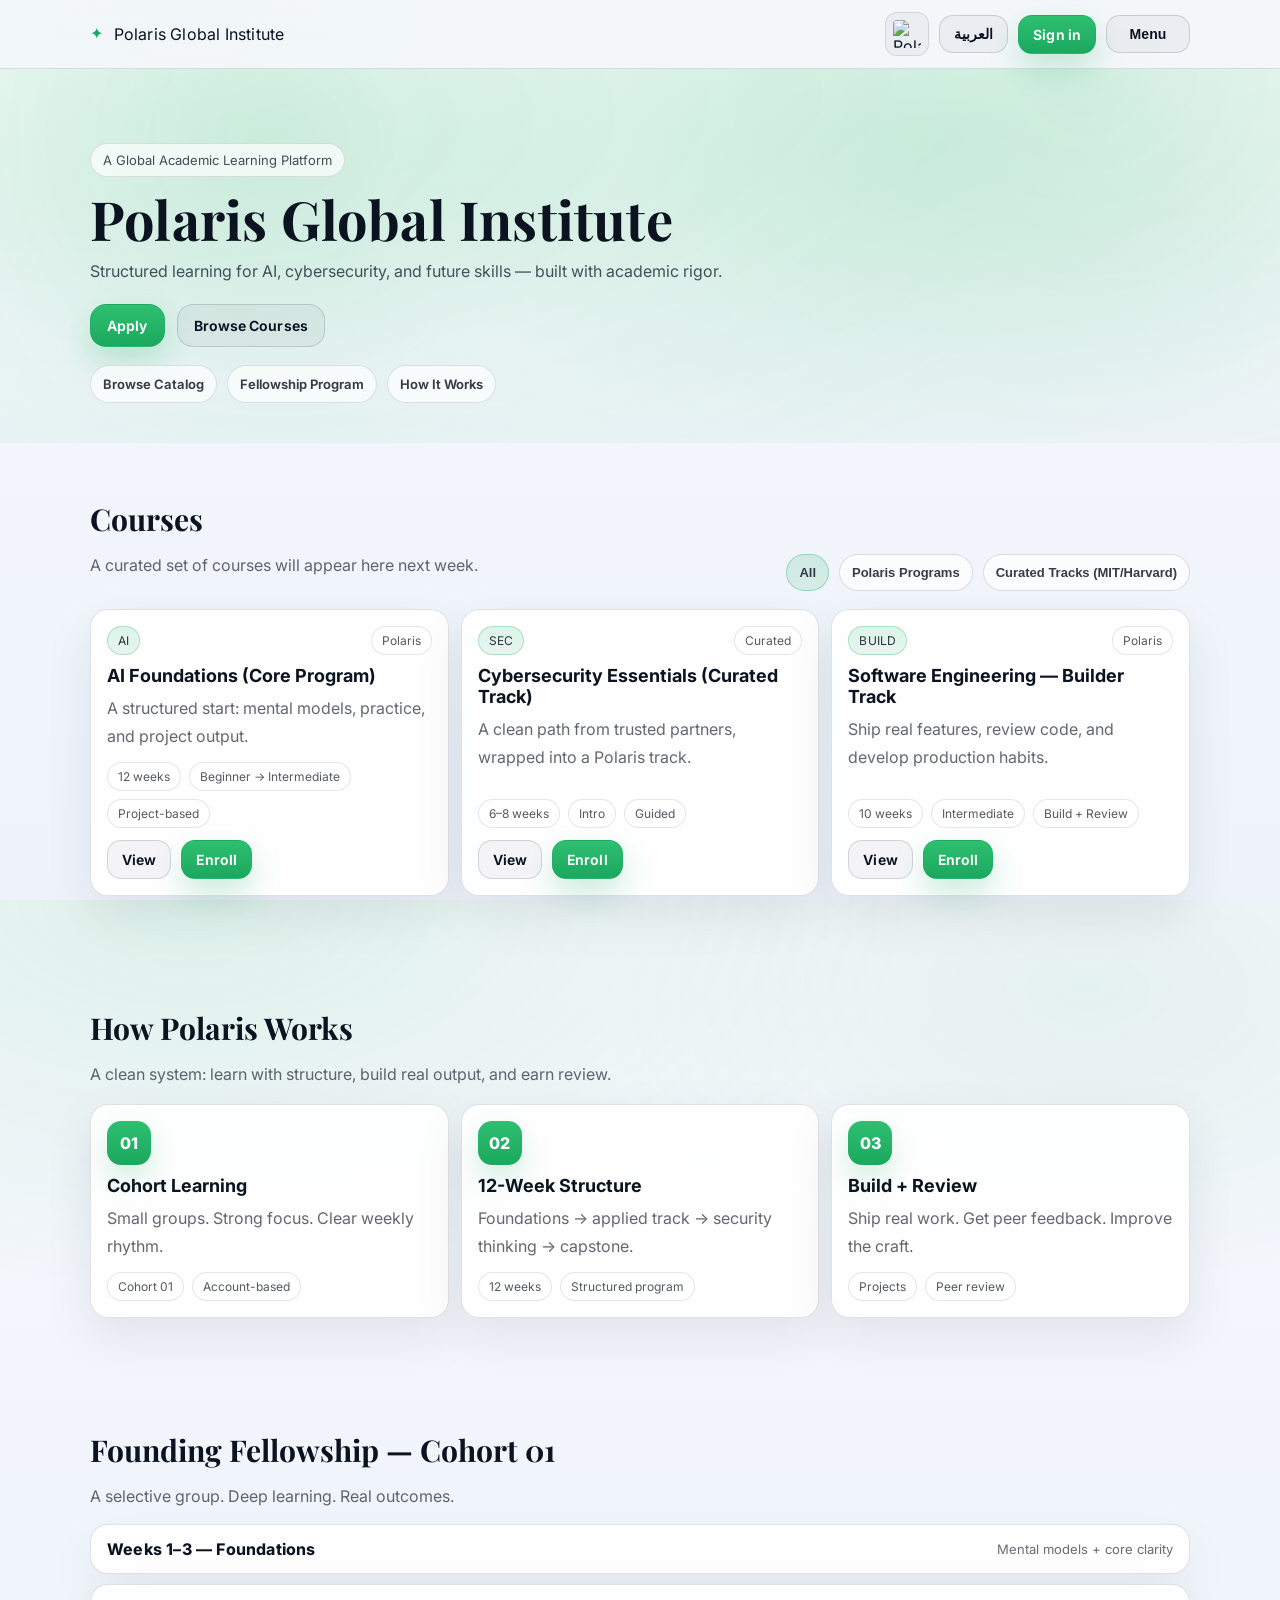
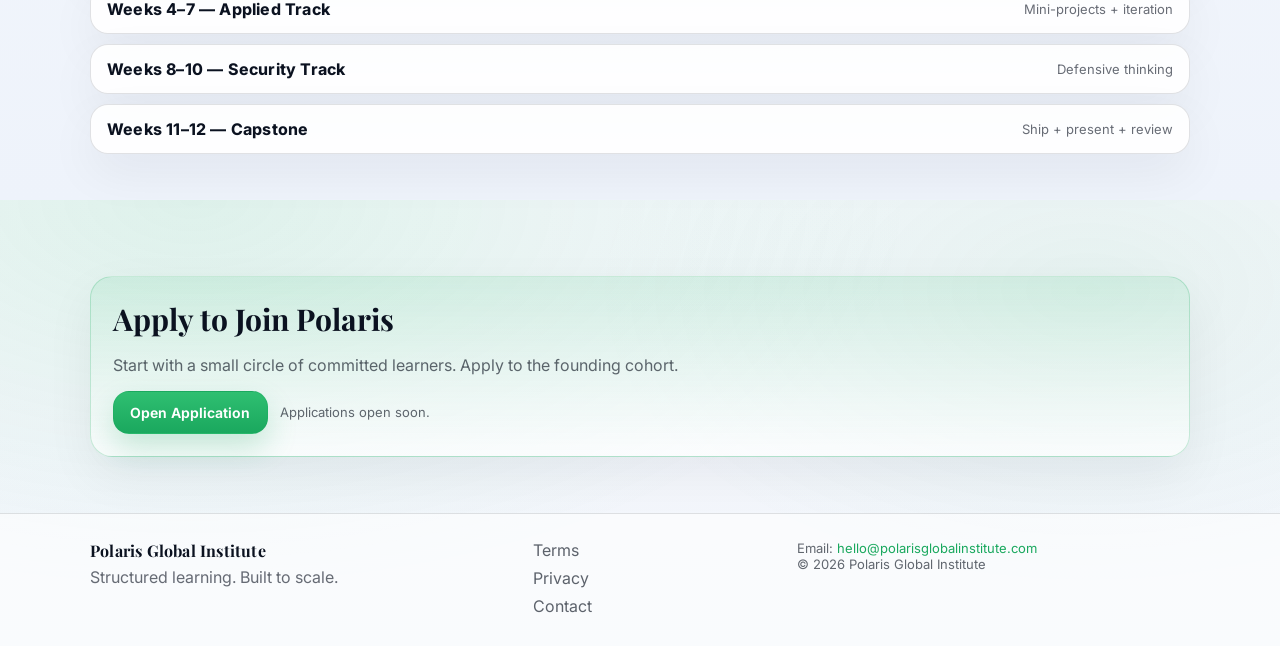
==== index.html @ 53d4ab15 "Update index.html" ====
<!doctype html>
<html lang="en" dir="ltr">
<head>
  <meta charset="UTF-8" />
  <meta name="viewport" content="width=device-width, initial-scale=1.0, viewport-fit=cover" />
  <title>Polaris Global Institute</title>
  <meta name="description" content="Polaris Global Institute — Structured learning for AI, cybersecurity, and future skills." />

  <link rel="preconnect" href="https://fonts.googleapis.com">
  <link rel="preconnect" href="https://fonts.gstatic.com" crossorigin>
  <link href="https://fonts.googleapis.com/css2?family=Inter:wght@400;600;700&family=Playfair+Display:wght@600;700&display=swap" rel="stylesheet">

  <link rel="stylesheet" href="./styles.css" />
</head>

<body>
  <!-- Top Bar -->
  <header class="topbar">
    <div class="wrap topbar__inner">
      <!-- LEFT: Brand (STATIC) -->
      <a class="brand" href="./index.html" aria-label="Polaris Global Institute">
        <span class="brand__mark" aria-hidden="true">✦</span>

        <!-- static name (changes only on language toggle) -->
        <span class="brand__name" data-i18n="brand_name">Polaris Global Institute</span>
      </a>

      <!-- RIGHT: logo + actions -->
      <div class="topbar__actions">
        <!-- Logo on the right -->
        <img class="brandLogo" src="./logo.png" alt="Polaris Logo" />

        <!-- keep id + behavior intact -->
        <button id="langToggle" class="btn btn--ghost" type="button" aria-label="Switch language">العربية</button>

        <a class="btn btn--primary" href="./login.html" data-i18n="signin">Sign in</a>

        <button id="menuBtn" class="btn btn--ghost menuBtn" type="button" aria-expanded="false" aria-controls="menuPanel">
          <span data-i18n="menu">Menu</span>
        </button>
      </div>
    </div>

    <!-- Slide Menu -->
    <div id="menuPanel" class="menu" aria-hidden="true">
      <div class="menu__inner">
        <div class="menu__head">
          <div class="menu__title" data-i18n="menu_title">Polaris</div>
          <button id="menuClose" class="menu__close" type="button" aria-label="Close menu">✕</button>
        </div>

        <nav class="menu__nav">
          <a href="#courses" class="menu__link" data-i18n="nav_courses">Courses</a>

          <!-- hidden sections can still be reached -->
          <a href="#how" class="menu__link" data-i18n="nav_how">How It Works</a>
          <a href="#program" class="menu__link" data-i18n="nav_program">Program</a>
          <a href="#apply" class="menu__link" data-i18n="nav_apply">Apply</a>

          <!-- ABOUT moved here (Accordion inside menu) -->
          <button class="menu__accordion" id="menuAboutToggle" type="button" aria-expanded="false" aria-controls="menuAboutPanel">
            <span data-i18n="about_title">About Polaris</span>
            <span class="menu__accordionIcon" aria-hidden="true">▾</span>
          </button>
          <div class="menu__accordionPanel" id="menuAboutPanel" hidden>
            <div class="menu__aboutCard">
              <p class="p muted" data-i18n="about_p1">
                Polaris Global Institute is an independent learning initiative focused on rigorous, structured education.
              </p>
              <p class="p muted" data-i18n="about_p2">
                We start small, build real capability, and scale with quality — not noise.
              </p>
              <div class="small muted" style="margin-top:10px;" data-i18n="pillars_title">Program Pillars</div>
              <ul class="list">
                <li data-i18n="pl_1">Clear mental models</li>
                <li data-i18n="pl_2">Applied projects</li>
                <li data-i18n="pl_3">Peer review</li>
                <li data-i18n="pl_4">Progress tracking</li>
              </ul>
            </div>
          </div>

          <div class="menu__divider"></div>

          <a href="./principles.html" class="menu__link" data-i18n="nav_principles">Principles</a>
          <a href="./terms.html" class="menu__link" data-i18n="nav_terms">Terms</a>
          <a href="./privacy.html" class="menu__link" data-i18n="nav_privacy">Privacy</a>
          <a href="./contact.html" class="menu__link" data-i18n="nav_contact">Contact</a>

          <div class="menu__divider"></div>

          <a href="./dashboard.html" class="menu__link" data-i18n="nav_dashboard">My Learning</a>
          <a href="./login.html" class="menu__link menu__link--primary" data-i18n="signin">Sign in</a>
        </nav>

        <div class="menu__footer">
          <div class="small muted" data-i18n="menu_note">Clean, structured learning — built to scale.</div>
        </div>
      </div>
    </div>

    <div id="menuBackdrop" class="menuBackdrop" aria-hidden="true"></div>
  </header>

  <!-- Hero -->
  <main>
    <section class="hero">
      <div class="wrap hero__inner">
        <div class="hero__badge" data-i18n="badge">A Global Academic Learning Platform</div>

        <h1 class="hero__title" data-i18n="hero_title">Polaris Global Institute</h1>

        <p class="hero__subtitle" data-i18n="hero_subtitle">
          Structured learning for AI, cybersecurity, and future skills — built with academic rigor.
        </p>

        <!-- CLEAN CTAs: only what matters -->
        <div class="hero__cta">
          <a class="btn btn--primary btn--lg" href="#apply" data-open-section="#apply" data-i18n="cta_apply">Apply</a>
          <a class="btn btn--ghost btn--lg" href="#courses" data-i18n="cta_catalog">Browse Courses</a>
        </div>

        <!-- Minimal quick actions (open hidden sections) -->
        <div class="hero__pills" aria-label="Quick navigation">
          <a class="pill" href="#how" data-open-section="#how" data-i18n="pill_how">How It Works</a>
          <a class="pill" href="#program" data-open-section="#program" data-i18n="pill_program">Program</a>
          <a class="pill" href="#courses" data-i18n="pill_courses">Courses</a>
        </div>
      </div>

      <div class="hero__glow" aria-hidden="true"></div>
    </section>

    <!-- COURSES / CATALOG (always visible) -->
    <section class="section" id="courses">
      <div class="wrap">
        <div class="section__head section__headRow">
          <div>
            <h2 class="h2" data-i18n="courses_title">Courses</h2>
            <p class="p muted" data-i18n="courses_sub">A curated set of courses will appear here next week.</p>
          </div>

          <div class="catalogFilters" aria-label="Catalog filters">
            <button class="chip is-active" type="button" data-i18n="chip_all">All</button>
            <button class="chip" type="button" data-i18n="chip_polaris">Polaris Programs</button>
            <button class="chip" type="button" data-i18n="chip_curated">Curated Tracks (MIT/Harvard)</button>
          </div>
        </div>

        <div class="catalogGrid">
          <article class="catalogCard">
            <div class="catalogTop">
              <span class="catalogBadge" data-i18n="badge_ai">AI</span>
              <span class="catalogOrg" data-i18n="org_polaris">Polaris</span>
            </div>
            <h3 class="h3" data-i18n="c1_title">AI Foundations (Core Program)</h3>
            <p class="p muted" data-i18n="c1_desc">A structured start: mental models, practice, and project output.</p>

            <div class="metaRow">
              <span class="meta" data-i18n="c1_m1">12 weeks</span>
              <span class="meta" data-i18n="c1_m2">Beginner → Intermediate</span>
              <span class="meta" data-i18n="c1_m3">Project-based</span>
            </div>

            <div class="cardActions">
              <a class="btn btn--ghost" href="./programs/ai-foundations.html" data-i18n="btn_view">View</a>
              <a class="btn btn--primary" href="#apply" data-open-section="#apply" data-i18n="btn_enroll">Enroll</a>
            </div>
          </article>

          <article class="catalogCard">
            <div class="catalogTop">
              <span class="catalogBadge" data-i18n="badge_sec">SEC</span>
              <span class="catalogOrg" data-i18n="org_curated">Curated</span>
            </div>
            <h3 class="h3" data-i18n="c2_title">Cybersecurity Essentials (Curated Track)</h3>
            <p class="p muted" data-i18n="c2_desc">A clean path from trusted partners, wrapped into a Polaris track.</p>

            <div class="metaRow">
              <span class="meta" data-i18n="c2_m1">6–8 weeks</span>
              <span class="meta" data-i18n="c2_m2">Intro</span>
              <span class="meta" data-i18n="c2_m3">Guided</span>
            </div>

            <div class="cardActions">
              <a class="btn btn--ghost" href="./tracks/cybersecurity-essentials.html" data-i18n="btn_view">View</a>
              <a class="btn btn--primary" href="#apply" data-open-section="#apply" data-i18n="btn_enroll">Enroll</a>
            </div>
          </article>

          <article class="catalogCard">
            <div class="catalogTop">
              <span class="catalogBadge" data-i18n="badge_build">BUILD</span>
              <span class="catalogOrg" data-i18n="org_polaris">Polaris</span>
            </div>
            <h3 class="h3" data-i18n="c3_title">Software Engineering — Builder Track</h3>
            <p class="p muted" data-i18n="c3_desc">Ship real features, review code, and develop production habits.</p>

            <div class="metaRow">
              <span class="meta" data-i18n="c3_m1">10 weeks</span>
              <span class="meta" data-i18n="c3_m2">Intermediate</span>
              <span class="meta" data-i18n="c3_m3">Build + Review</span>
            </div>

            <div class="cardActions">
              <a class="btn btn--ghost" href="./programs/builder-track.html" data-i18n="btn_view">View</a>
              <a class="btn btn--primary" href="#apply" data-open-section="#apply" data-i18n="btn_enroll">Enroll</a>
            </div>
          </article>
        </div>
      </div>
    </section>

    <!-- How it works (hidden until clicked) -->
    <section class="section is-hidden" id="how" data-collapsible>
      <div class="wrap">
        <div class="section__head">
          <h2 class="h2" data-i18n="how_title">How Polaris Works</h2>
          <p class="p muted" data-i18n="how_sub">A clean system: learn with structure, build real output, and earn review.</p>
        </div>

        <div class="howGrid">
          <div class="howCard">
            <div class="howNum">01</div>
            <h3 class="h3" data-i18n="how_1_t">Cohort Learning</h3>
            <p class="p muted" data-i18n="how_1_p">Small groups. Strong focus. Clear weekly rhythm.</p>
            <div class="metaRow">
              <span class="meta" data-i18n="how_1_m1">Cohort 01</span>
              <span class="meta" data-i18n="how_1_m2">Account-based</span>
            </div>
          </div>

          <div class="howCard">
            <div class="howNum">02</div>
            <h3 class="h3" data-i18n="how_2_t">12-Week Structure</h3>
            <p class="p muted" data-i18n="how_2_p">Foundations → applied track → security thinking → capstone.</p>
            <div class="metaRow">
              <span class="meta" data-i18n="how_2_m1">12 weeks</span>
              <span class="meta" data-i18n="how_2_m2">Structured program</span>
            </div>
          </div>

          <div class="howCard">
            <div class="howNum">03</div>
            <h3 class="h3" data-i18n="how_3_t">Build + Review</h3>
            <p class="p muted" data-i18n="how_3_p">Ship real work. Get peer feedback. Improve the craft.</p>
            <div class="metaRow">
              <span class="meta" data-i18n="how_3_m1">Projects</span>
              <span class="meta" data-i18n="how_3_m2">Peer review</span>
            </div>
          </div>
        </div>
      </div>
    </section>

    <!-- Program (hidden until clicked) -->
    <section class="section is-hidden" id="program" data-collapsible>
      <div class="wrap">
        <div class="section__head">
          <h2 class="h2" data-i18n="program_title">Founding Fellowship — Cohort 01</h2>
          <p class="p muted" data-i18n="program_sub">A selective group. Deep learning. Real outcomes.</p>
        </div>

        <div class="accordionStack">
          <details class="acc">
            <summary class="acc__sum">
              <span class="acc__title" data-i18n="wk_1_t_full">Weeks 1–3 — Foundations</span>
              <span class="acc__meta" data-i18n="wk_1_meta">Mental models + core clarity</span>
            </summary>
            <div class="acc__body">
              <p class="p muted" data-i18n="wk_1_p">Mental models, core concepts, and practical clarity.</p>
            </div>
          </details>

          <details class="acc">
            <summary class="acc__sum">
              <span class="acc__title" data-i18n="wk_2_t_full">Weeks 4–7 — Applied Track</span>
              <span class="acc__meta" data-i18n="wk_2_meta">Mini-projects + iteration</span>
            </summary>
            <div class="acc__body">
              <p class="p muted" data-i18n="wk_2_p">Build mini-projects, iterate, and refine.</p>
            </div>
          </details>

          <details class="acc">
            <summary class="acc__sum">
              <span class="acc__title" data-i18n="wk_3_t_full">Weeks 8–10 — Security Track</span>
              <span class="acc__meta" data-i18n="wk_3_meta">Defensive thinking</span>
            </summary>
            <div class="acc__body">
              <p class="p muted" data-i18n="wk_3_p">Defensive thinking and responsible implementation.</p>
            </div>
          </details>

          <details class="acc">
            <summary class="acc__sum">
              <span class="acc__title" data-i18n="wk_4_t_full">Weeks 11–12 — Capstone</span>
              <span class="acc__meta" data-i18n="wk_4_meta">Ship + present + review</span>
            </summary>
            <div class="acc__body">
              <p class="p muted" data-i18n="wk_4_p">Ship a real project and present it with peer review.</p>
            </div>
          </details>
        </div>
      </div>
    </section>

    <!-- Apply (hidden until clicked) -->
    <section class="section is-hidden" id="apply" data-collapsible>
      <div class="wrap apply">
        <div class="apply__box">
          <h2 class="h2" data-i18n="apply_title">Apply to Join Polaris</h2>
          <p class="p muted" data-i18n="apply_p">
            Start with a small circle of committed learners. Apply to the founding cohort.
          </p>
          <div class="apply__cta">
            <a class="btn btn--primary btn--lg" href="#" data-i18n="apply_btn">Open Application</a>
            <span class="muted small" data-i18n="apply_note">Applications open soon.</span>
          </div>
        </div>
      </div>
    </section>

    <!-- Footer -->
    <footer class="footer" id="contact">
      <div class="wrap footer__inner">
        <div>
          <div class="footer__brand" data-i18n="brand_name">Polaris Global Institute</div>
          <div class="footer__tag" data-i18n="footer_tag">Structured learning. Built to scale.</div>
        </div>

        <div class="footer__links">
          <a href="./terms.html" data-i18n="nav_terms">Terms</a>
          <a href="./privacy.html" data-i18n="nav_privacy">Privacy</a>
          <a href="./contact.html" data-i18n="nav_contact">Contact</a>
        </div>

        <div class="footer__meta">
          <div class="muted small">
            <span data-i18n="footer_email_label">Email:</span>
            <a class="link" href="mailto:hello@polarisglobalinstitute.com">hello@polarisglobalinstitute.com</a>
          </div>
          <div class="muted small">© <span id="year"></span> <span data-i18n="brand_name">Polaris Global Institute</span></div>
        </div>
      </div>
    </footer>
  </main>

  <!-- IMPORTANT: must be here -->
  <script src="./app.js"></script>
</body>
</html>
---- styles.css ----
:root{

  /* Academic Light palette (MIT-like clean) */

  --bg: #f6f8fc;

  --bg2:#eef3fb;

  --card:#ffffff;

  --text:#0b1220;

  --muted:#52607a;

  --stroke: rgba(12,18,32,.12);



  /* Accent (academic green) */

  --accent:#2fbf71;

  --accent2:#1aa85e;



  /* Primary button */

  --primary1: #2fbf71;

  --primary2: #1aa85e;



  --shadow: 0 18px 60px rgba(12,18,32,.10);

  --radius: 18px;



  --serif: "Playfair Display", serif;

  --sans: "Inter", system-ui, -apple-system, Segoe UI, Roboto, Arial, sans-serif;

}



*{ box-sizing: border-box; }

html,body{ height:100%; }



body{

  margin:0;

  font-family: var(--sans);

  background:

    radial-gradient(1200px 650px at 15% 0%, rgba(47,191,113,.12), transparent 60%),

    radial-gradient(900px 540px at 85% 10%, rgba(26,168,94,.08), transparent 55%),

    linear-gradient(180deg, var(--bg), var(--bg2));

  color: var(--text);

  -webkit-font-smoothing: antialiased;

  -moz-osx-font-smoothing: grayscale;

}



a{ color: inherit; text-decoration: none; }

.wrap{ width:min(1100px, 92vw); margin:0 auto; }



/* =========================

   Topbar

========================= */

.topbar{

  position: sticky;

  top:0;

  z-index: 20;

  backdrop-filter: blur(12px);

  -webkit-backdrop-filter: blur(12px);

  background: rgba(246,248,252,.78);

  border-bottom: 1px solid var(--stroke);

}



.topbar__inner{

  display:flex;

  align-items:center;

  justify-content:space-between;

  gap:16px;

  padding: 12px 0;

}



/* Brand (LEFT) */

.brand{

  display:flex;

  align-items:center;

  gap:10px;

  letter-spacing:.2px;

  min-width: 0;

}



.brand__mark{

  color: var(--accent2);

  font-size: 16px;

  transform: translateY(-1px);

}



.brand__typingWrap{

  display:inline-flex;

  align-items:baseline;

  gap:6px;

  min-width: 0;

}



.brand__typing{

  font-family: var(--serif);

  font-weight:700;

  font-size: 18px;

  line-height: 1;

  white-space: nowrap;

  overflow: hidden;

  text-overflow: ellipsis;

}



/* IMPORTANT: no typing caret now */

.brand__caret{

  display:none !important;

}



/* Sub */

.brand__sub{

  font-size: 12px;

  color: var(--muted);

  transform: translateY(1px);

  white-space: nowrap;

}



/* Right actions */

.topbar__actions{

  display:flex;

  align-items:center;

  gap:10px;

}



/* Logo on the RIGHT — make it bigger */

.brandLogo{

  width: 44px;

  height: 44px;

  object-fit: contain;

  border-radius: 12px;

  background: rgba(12,18,32,.04);

  border: 1px solid rgba(12,18,32,.10);

  padding: 7px;

}



/* =========================

   Buttons

========================= */

.btn{

  display:inline-flex;

  align-items:center;

  justify-content:center;

  gap:8px;

  padding: 10px 14px;

  border-radius: 14px;

  border: 1px solid rgba(12,18,32,.14);

  font-weight: 650;

  font-size: 14px;

  letter-spacing: .1px;

  transition: transform .15s ease, background .15s ease, border-color .15s ease, filter .15s ease;

  cursor:pointer;

  user-select:none;

  background: transparent;

}



.btn:active{ transform: translateY(1px); }



.btn--ghost{

  background: rgba(12,18,32,.04);

  color: var(--text);

}

.btn--ghost:hover{ background: rgba(12,18,32,.07); }



.btn--primary{

  background: linear-gradient(180deg, var(--primary1), var(--primary2));

  color: #ffffff;

  border-color: rgba(26,168,94,.35);

  box-shadow: 0 14px 30px rgba(26,168,94,.22);

}

.btn--primary:hover{ filter: brightness(1.03); }



.btn--lg{

  padding: 12px 16px;

  border-radius: 16px;

}



.menuBtn{ min-width: 84px; }



/* =========================

   Hero

========================= */

.hero{

  position: relative;

  padding: 74px 0 40px;

  overflow:hidden;

}



/* Optional hero image feel (no image required) */

.hero::before{

  content:"";

  position:absolute;

  inset: 0;

  background:

    radial-gradient(900px 520px at 72% 20%, rgba(47,191,113,.16), transparent 60%),

    radial-gradient(700px 420px at 20% 20%, rgba(26,168,94,.10), transparent 55%),

    linear-gradient(180deg, rgba(255,255,255,.72), rgba(255,255,255,0));

  pointer-events:none;

}



.hero__inner{ position: relative; z-index: 2; }



.hero__badge{

  display:inline-flex;

  padding: 8px 12px;

  border-radius: 999px;

  border: 1px solid rgba(12,18,32,.12);

  color: rgba(11,18,32,.75);

  background: rgba(255,255,255,.70);

  font-size: 13px;

}



.hero__title{

  margin: 14px 0 10px;

  font-family: var(--serif);

  font-size: clamp(34px, 4.6vw, 54px);

  line-height: 1.06;

  letter-spacing: .2px;

}



.hero__subtitle{

  margin: 0 0 18px;

  max-width: 720px;

  color: rgba(11,18,32,.72);

  font-size: 16px;

  line-height: 1.72;

}



.hero__cta{

  display:flex;

  gap:12px;

  flex-wrap:wrap;

  margin-top: 14px;

}



/* Quick nav pills */

.hero__pills{

  margin-top: 18px;

  display:flex;

  gap:10px;

  flex-wrap:wrap;

}

.pill{

  display:inline-flex;

  align-items:center;

  gap:8px;

  padding: 10px 12px;

  border-radius: 999px;

  border: 1px solid rgba(12,18,32,.12);

  background: rgba(255,255,255,.68);

  color: rgba(11,18,32,.82);

  font-weight: 650;

  font-size: 13px;

  transition: background .15s ease, border-color .15s ease;

}

.pill:hover{

  background: rgba(255,255,255,.90);

  border-color: rgba(12,18,32,.16);

}



.hero__glow{

  position:absolute;

  inset: -30% -20% auto -20%;

  height: 520px;

  background:

    radial-gradient(circle at 30% 35%, rgba(47,191,113,.22), transparent 55%),

    radial-gradient(circle at 75% 20%, rgba(26,168,94,.16), transparent 50%);

  filter: blur(26px);

  z-index: 1;

  opacity: .55;

}



/* =========================

   Sections + Typography

========================= */

.section{ padding: 56px 0; }

.h2{ font-family: var(--serif); font-size: 30px; margin: 0 0 12px; }

.h3{ margin: 0 0 8px; font-size: 18px; }

.p{ margin: 0 0 12px; line-height: 1.75; }

.muted{ color: rgba(11,18,32,.64); }

.small{ font-size: 13px; }

.center{ text-align:center; }



.section__head{ margin-bottom: 14px; }

.section__headRow{

  display:flex;

  align-items:flex-end;

  justify-content:space-between;

  gap: 14px;

  flex-wrap:wrap;

}



/* =========================

   Catalog Filters

========================= */

.catalogFilters{

  display:flex;

  gap:10px;

  flex-wrap:wrap;

}



.chip{

  appearance:none;

  border: 1px solid rgba(12,18,32,.14);

  background: rgba(255,255,255,.72);

  color: rgba(11,18,32,.82);

  border-radius: 999px;

  padding: 10px 12px;

  font-weight: 700;

  font-size: 13px;

  cursor:pointer;

  transition: background .15s ease, border-color .15s ease;

}

.chip:hover{

  background: rgba(255,255,255,.92);

  border-color: rgba(12,18,32,.18);

}

.chip.is-active{

  border-color: rgba(26,168,94,.35);

  background: linear-gradient(180deg, rgba(47,191,113,.18), rgba(26,168,94,.12));

}



/* =========================

   Catalog Grid (cards)

========================= */

.catalogGrid{

  display:grid;

  grid-template-columns: repeat(3, minmax(0, 1fr));

  gap: 12px;

  margin-top: 18px;

}



.catalogCard{

  background: rgba(255,255,255,.90);

  border: 1px solid rgba(12,18,32,.12);

  border-radius: 18px;

  padding: 16px;

  box-shadow: 0 18px 50px rgba(12,18,32,.08);

  min-height: 182px;

  display:flex;

  flex-direction:column;

}



.catalogTop{

  display:flex;

  align-items:center;

  justify-content:space-between;

  gap:10px;

  margin-bottom: 10px;

}



.catalogBadge{

  display:inline-flex;

  font-size: 12px;

  letter-spacing:.2px;

  padding: 6px 10px;

  border-radius: 999px;

  border: 1px solid rgba(26,168,94,.28);

  background: linear-gradient(180deg, rgba(47,191,113,.16), rgba(26,168,94,.10));

  color: rgba(11,18,32,.85);

}



.catalogOrg{

  font-size: 12px;

  color: rgba(11,18,32,.70);

  border: 1px solid rgba(12,18,32,.10);

  background: rgba(255,255,255,.65);

  padding: 6px 10px;

  border-radius: 999px;

}



.metaRow{

  display:flex;

  gap:8px;

  flex-wrap:wrap;

  margin-top: auto;

}



.meta{

  font-size: 12px;

  color: rgba(11,18,32,.70);

  border: 1px solid rgba(12,18,32,.10);

  background: rgba(255,255,255,.70);

  padding: 6px 10px;

  border-radius: 999px;

}



.cardActions{

  display:flex;

  gap:10px;

  flex-wrap:wrap;

  margin-top: 12px;

}



/* =========================

   How it works grid

========================= */

.howGrid{

  display:grid;

  grid-template-columns: repeat(3, minmax(0, 1fr));

  gap: 12px;

  margin-top: 16px;

}



.howCard{

  background: rgba(255,255,255,.90);

  border: 1px solid rgba(12,18,32,.12);

  border-radius: 18px;

  padding: 16px;

  box-shadow: 0 18px 50px rgba(12,18,32,.08);

}



.howNum{

  width: 44px;

  height: 44px;

  border-radius: 14px;

  display:flex;

  align-items:center;

  justify-content:center;

  font-weight: 800;

  color: #ffffff;

  background: linear-gradient(180deg, var(--primary1), var(--primary2));

  box-shadow: 0 14px 28px rgba(26,168,94,.18);

  margin-bottom: 10px;

}



/* =========================

   Fellowship Accordion

========================= */

.accordionStack{

  display:flex;

  flex-direction:column;

  gap: 10px;

  margin-top: 14px;

}



.acc{

  border-radius: 18px;

  border: 1px solid rgba(12,18,32,.12);

  background: rgba(255,255,255,.90);

  overflow:hidden;

  box-shadow: 0 18px 50px rgba(12,18,32,.06);

}



.acc__sum{

  list-style: none;

  cursor:pointer;

  display:flex;

  align-items:center;

  justify-content:space-between;

  gap: 12px;

  padding: 14px 16px;

}

.acc__sum::-webkit-details-marker{ display:none; }



.acc__title{ font-weight: 750; letter-spacing: .2px; }

.acc__meta{ color: rgba(11,18,32,.62); font-size: 13px; }



.acc[open]{

  border-color: rgba(26,168,94,.28);

  box-shadow: 0 18px 50px rgba(26,168,94,.10);

}



.acc__body{ padding: 0 16px 14px; }



/* =========================

   Apply

========================= */

.apply{ padding-top: 10px; }



.apply__box{

  border: 1px solid rgba(26,168,94,.22);

  background: linear-gradient(180deg, rgba(47,191,113,.12), rgba(255,255,255,.70));

  border-radius: 22px;

  padding: 22px;

  box-shadow: 0 18px 50px rgba(12,18,32,.06);

}



.apply__cta{

  display:flex;

  align-items:center;

  gap:12px;

  flex-wrap:wrap;

  margin-top: 12px;

}



/* =========================

   Footer

========================= */

.footer{

  border-top: 1px solid rgba(12,18,32,.12);

  padding: 26px 0 30px;

  background: rgba(255,255,255,.60);

}



.footer__inner{

  display:grid;

  grid-template-columns: 1.2fr .7fr 1.1fr;

  gap: 14px;

  align-items:start;

}



.footer__brand{ font-family: var(--serif); font-weight:700; letter-spacing:.2px; }

.footer__tag{ color: rgba(11,18,32,.62); margin-top: 6px; }



.footer__links{

  display:flex;

  flex-direction:column;

  gap: 8px;

  color: rgba(11,18,32,.66);

}

.footer__links a:hover{ color: var(--text); }

.link{ color: var(--accent2); }



/* =========================

   MENU (Drawer)

========================= */

.menu{

  position: fixed;

  top: 0;

  right: 0;

  height: 100dvh;

  width: min(360px, 88vw);

  background: rgba(255,255,255,.96);

  border-left: 1px solid rgba(12,18,32,.12);

  transform: translateX(110%);

  transition: transform .22s ease;

  z-index: 60;

  backdrop-filter: blur(14px);

  -webkit-backdrop-filter: blur(14px);

}

.menu.is-open{ transform: translateX(0); }



.menu__inner{

  padding: 18px;

  display:flex;

  flex-direction:column;

  height:100%;

}



.menu__head{

  display:flex;

  align-items:center;

  justify-content:space-between;

  padding-bottom: 10px;

  border-bottom: 1px solid rgba(12,18,32,.12);

}

.menu__title{

  font-family: var(--serif);

  font-weight:700;

  letter-spacing:.2px;

}



.menu__close{

  width: 38px;

  height: 38px;

  border-radius: 12px;

  border: 1px solid rgba(12,18,32,.12);

  background: rgba(12,18,32,.04);

  color: var(--text);

  cursor:pointer;

}



.menu__nav{

  padding-top: 14px;

  display:flex;

  flex-direction:column;

  gap: 10px;

}



.menu__link{

  padding: 12px 12px;

  border-radius: 14px;

  border: 1px solid rgba(12,18,32,.12);

  background: rgba(255,255,255,.80);

  color: rgba(11,18,32,.85);

  transition: background .15s ease, border-color .15s ease;

}

.menu__link:hover{

  background: rgba(255,255,255,.98);

  border-color: rgba(12,18,32,.18);

}



.menu__link--primary{

  border-color: rgba(26,168,94,.25);

  background: linear-gradient(180deg, rgba(47,191,113,.16), rgba(26,168,94,.10));

}



.menu__divider{

  height: 1px;

  background: rgba(12,18,32,.12);

  margin: 6px 0;

  opacity: .9;

}



.menu__footer{ margin-top: auto; padding-top: 12px; }



.menuBackdrop{

  position: fixed;

  inset: 0;

  background: rgba(0,0,0,.35);

  z-index: 55;

  opacity: 0;

  pointer-events: none;

  transition: opacity .18s ease;

}

.menuBackdrop.is-open{

  opacity: 1;

  pointer-events: auto;

}



/* =========================

   MENU Accordion (About inside Menu)

========================= */

.menu__accordion{

  width: 100%;

  display:flex;

  align-items:center;

  justify-content:space-between;

  gap:12px;

  padding: 12px 12px;

  border-radius: 14px;

  border: 1px solid rgba(12,18,32,.12);

  background: rgba(255,255,255,.80);

  color: rgba(11,18,32,.88);

  cursor:pointer;

}



.menu__accordion:hover{

  background: rgba(255,255,255,.98);

  border-color: rgba(12,18,32,.18);

}



.menu__accordionIcon{

  opacity:.85;

  transition: transform .18s ease;

}

.menu__accordion[aria-expanded="true"] .menu__accordionIcon{

  transform: rotate(180deg);

}



.menu__accordionPanel{ padding-top: 10px; }



.menu__aboutCard{

  background: rgba(12,18,32,.03);

  border: 1px solid rgba(12,18,32,.10);

  border-radius: 14px;

  padding: 12px;

}



/* =========================

   RTL (site toggle still works)

========================= */

html[dir="rtl"] body{ font-family: var(--sans); }

html[dir="rtl"] .list{ padding-left: 0; padding-right: 18px; }



/* Keep brand name always clean (no mirroring) */

html[dir="rtl"] .brand__typing { direction: ltr; unicode-bidi: plaintext; }



/* =========================

   Responsive

========================= */

@media (max-width: 960px){

  .hero{ padding-top: 64px; }

  .footer__inner{ grid-template-columns: 1fr; }

  .catalogGrid{ grid-template-columns: 1fr; }

  .howGrid{ grid-template-columns: 1fr; }

  .section__headRow{ align-items:flex-start; }

}



@media (max-width: 520px){

  .hero{ padding: 66px 0 26px; }

  .hero__subtitle{ font-size: 15.5px; line-height: 1.62; }



  .hero__cta{ gap: 10px; }

  .hero__cta .btn{ flex: 1 1 auto; }



  .hero__pills{

    display:grid;

    grid-template-columns: 1fr 1fr;

    gap: 10px;

    margin-top: 14px;

  }

  .pill{

    justify-content:center;

    padding: 10px 10px;

    font-size: 12.5px;

  }



  .section{ padding: 46px 0; }

  .h2{ font-size: 28px; margin: 0 0 10px; }

  .section__head{ margin-bottom: 12px; }



  .catalogFilters{

    flex-wrap: nowrap;

    overflow-x: auto;

    -webkit-overflow-scrolling: touch;

    gap: 10px;

    padding-bottom: 6px;

  }

  .catalogFilters::-webkit-scrollbar{ display:none; }



  .chip{

    white-space: nowrap;

    padding: 9px 12px;

    font-size: 12.5px;

  }



  .catalogCard{ padding: 15px; min-height: auto; }

  .catalogTop{ margin-bottom: 9px; }



  .meta{ font-size: 11.5px; padding: 6px 9px; }



  .cardActions{ gap: 10px; }

  .cardActions .btn{ flex: 1 1 auto; }



  .howCard{ padding: 15px; }



  /* Topbar: clean + BIG logo */

  .brand__sub{ display:none; }

  .brandLogo{ width: 46px; height: 46px; padding: 7px; }

}
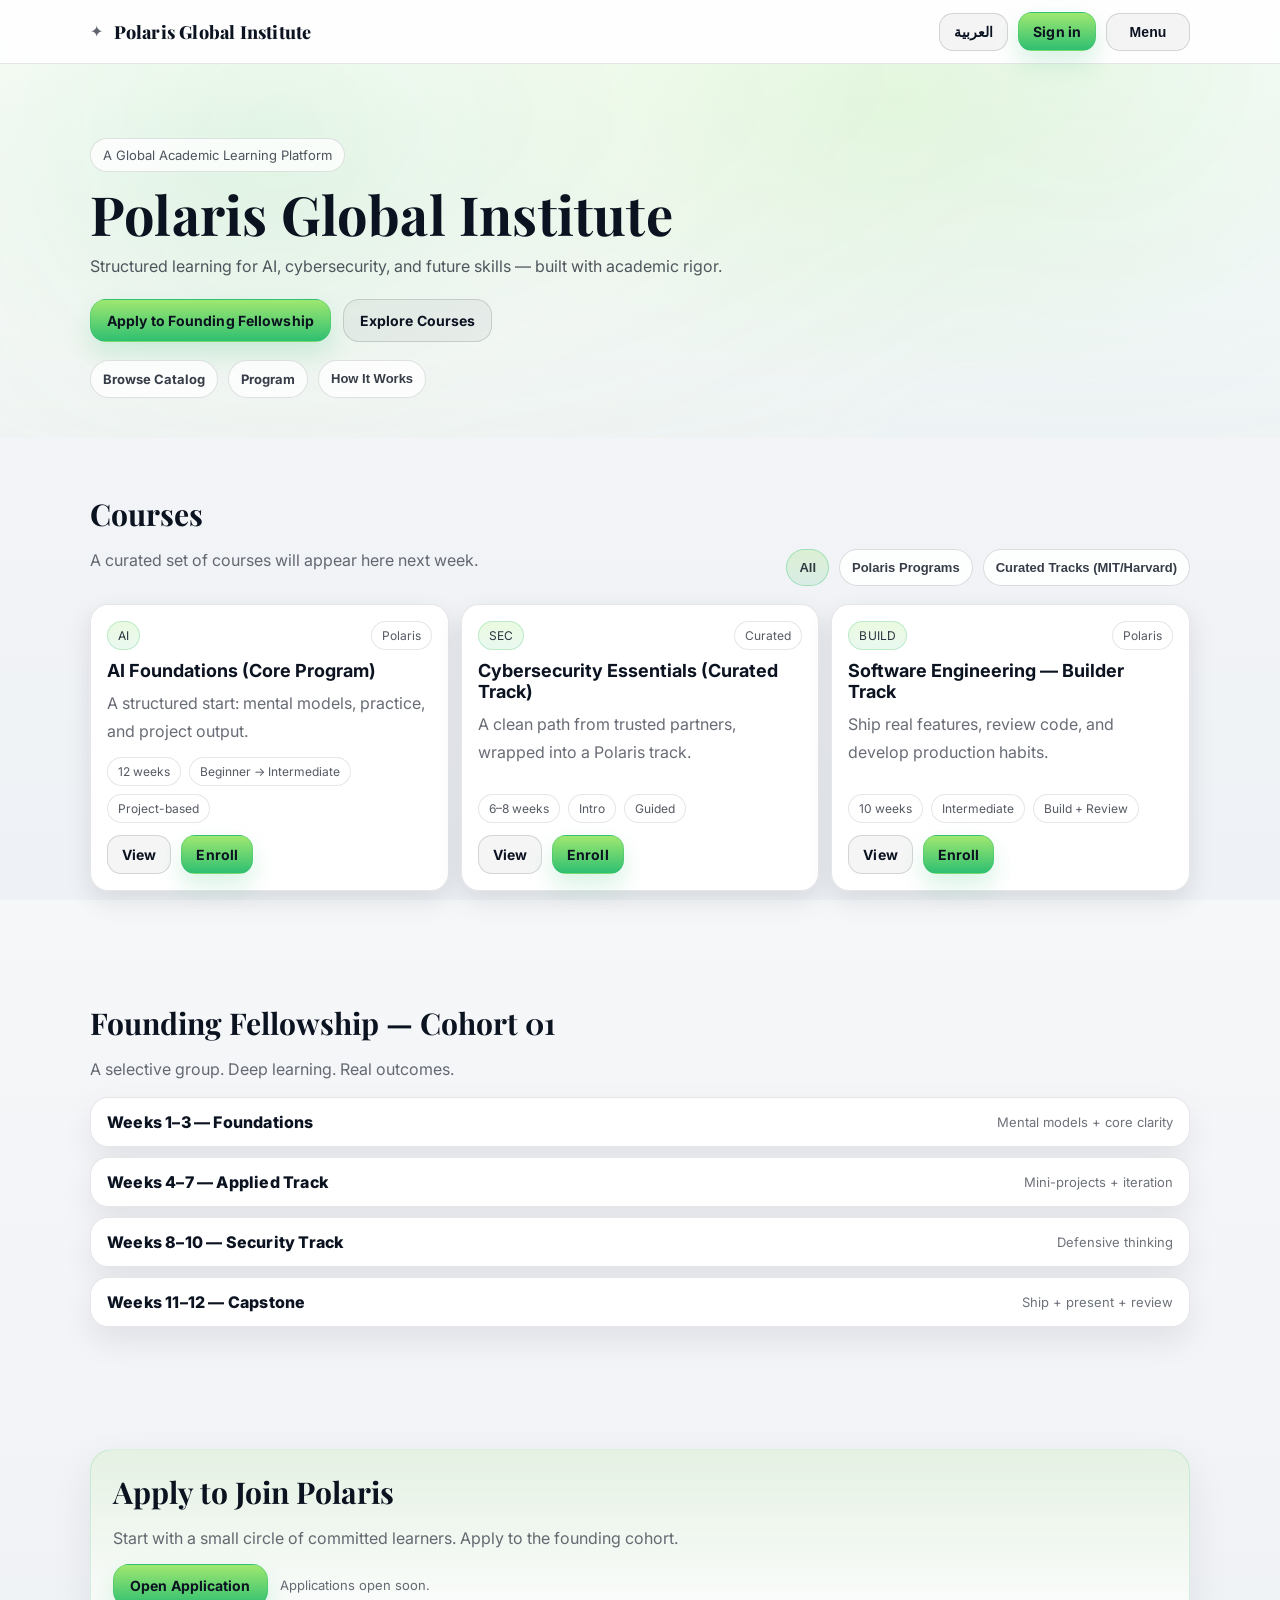
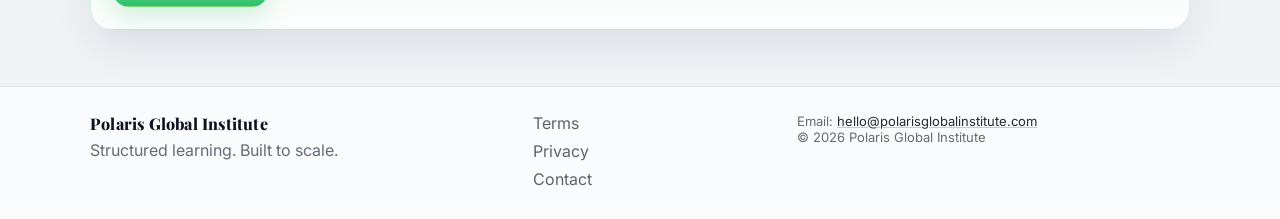
==== commit 0edd5290: "Update index.html" ====
--- a/index.html
+++ b/index.html
@@ -17,20 +17,28 @@
   <!-- Top Bar -->
   <header class="topbar">
     <div class="wrap topbar__inner">
-      <!-- LEFT: Brand (STATIC) -->
+      <!-- LEFT: Brand (STATIC, changes only by language toggle) -->
       <a class="brand" href="./index.html" aria-label="Polaris Global Institute">
         <span class="brand__mark" aria-hidden="true">✦</span>
 
-        <!-- static name (changes only on language toggle) -->
-        <span class="brand__name" data-i18n="brand_name">Polaris Global Institute</span>
+        <!-- keep id intact, but STATIC (no typing animation) -->
+        <span id="brandTyping" class="brand__typing" data-i18n="brand_name" aria-live="polite">
+          Polaris Global Institute
+        </span>
       </a>
 
       <!-- RIGHT: logo + actions -->
       <div class="topbar__actions">
-        <!-- Logo on the right -->
-        <img class="brandLogo" src="./logo.png" alt="Polaris Logo" />
-
-        <!-- keep id + behavior intact -->
+        <!-- Bigger, clearer logo -->
+        <img
+          class="brandLogo"
+          src="./logo.png"
+          alt="Polaris Logo"
+          loading="eager"
+          decoding="async"
+          onerror="this.onerror=null; this.style.display='none'; console.warn('Logo not found: ./logo.png — make sure logo.png exists in same folder as index.html');"
+        />
+
         <button id="langToggle" class="btn btn--ghost" type="button" aria-label="Switch language">العربية</button>
 
         <a class="btn btn--primary" href="./login.html" data-i18n="signin">Sign in</a>
@@ -45,17 +53,13 @@
     <div id="menuPanel" class="menu" aria-hidden="true">
       <div class="menu__inner">
         <div class="menu__head">
-          <div class="menu__title" data-i18n="menu_title">Polaris</div>
+          <div class="menu__title">Polaris</div>
           <button id="menuClose" class="menu__close" type="button" aria-label="Close menu">✕</button>
         </div>
 
         <nav class="menu__nav">
           <a href="#courses" class="menu__link" data-i18n="nav_courses">Courses</a>
-
-          <!-- hidden sections can still be reached -->
-          <a href="#how" class="menu__link" data-i18n="nav_how">How It Works</a>
           <a href="#program" class="menu__link" data-i18n="nav_program">Program</a>
-          <a href="#apply" class="menu__link" data-i18n="nav_apply">Apply</a>
 
           <!-- ABOUT moved here (Accordion inside menu) -->
           <button class="menu__accordion" id="menuAboutToggle" type="button" aria-expanded="false" aria-controls="menuAboutPanel">
@@ -114,24 +118,27 @@
           Structured learning for AI, cybersecurity, and future skills — built with academic rigor.
         </p>
 
-        <!-- CLEAN CTAs: only what matters -->
         <div class="hero__cta">
-          <a class="btn btn--primary btn--lg" href="#apply" data-open-section="#apply" data-i18n="cta_apply">Apply</a>
-          <a class="btn btn--ghost btn--lg" href="#courses" data-i18n="cta_catalog">Browse Courses</a>
-        </div>
-
-        <!-- Minimal quick actions (open hidden sections) -->
+          <a class="btn btn--primary btn--lg" href="#apply" data-i18n="cta_primary">Apply to Founding Fellowship</a>
+          <a class="btn btn--ghost btn--lg" href="#courses" data-i18n="cta_secondary">Explore Courses</a>
+        </div>
+
+        <!-- Quick actions -->
         <div class="hero__pills" aria-label="Quick navigation">
-          <a class="pill" href="#how" data-open-section="#how" data-i18n="pill_how">How It Works</a>
-          <a class="pill" href="#program" data-open-section="#program" data-i18n="pill_program">Program</a>
-          <a class="pill" href="#courses" data-i18n="pill_courses">Courses</a>
+          <a class="pill" href="#courses" data-i18n="pill_catalog">Browse Catalog</a>
+          <a class="pill" href="#program" data-i18n="pill_program">Fellowship Program</a>
+
+          <!-- Toggle button (will be wired in app.js) -->
+          <button class="pill pill--btn" id="howToggle" type="button" aria-expanded="false" aria-controls="how">
+            <span data-i18n="pill_how">How It Works</span>
+          </button>
         </div>
       </div>
 
       <div class="hero__glow" aria-hidden="true"></div>
     </section>
 
-    <!-- COURSES / CATALOG (always visible) -->
+    <!-- COURSES / CATALOG -->
     <section class="section" id="courses">
       <div class="wrap">
         <div class="section__head section__headRow">
@@ -141,85 +148,85 @@
           </div>
 
           <div class="catalogFilters" aria-label="Catalog filters">
-            <button class="chip is-active" type="button" data-i18n="chip_all">All</button>
-            <button class="chip" type="button" data-i18n="chip_polaris">Polaris Programs</button>
-            <button class="chip" type="button" data-i18n="chip_curated">Curated Tracks (MIT/Harvard)</button>
+            <button class="chip is-active" type="button" data-i18n="filter_all">All</button>
+            <button class="chip" type="button" data-i18n="filter_polaris">Polaris Programs</button>
+            <button class="chip" type="button" data-i18n="filter_curated">Curated Tracks (MIT/Harvard)</button>
           </div>
         </div>
 
         <div class="catalogGrid">
           <article class="catalogCard">
             <div class="catalogTop">
-              <span class="catalogBadge" data-i18n="badge_ai">AI</span>
-              <span class="catalogOrg" data-i18n="org_polaris">Polaris</span>
-            </div>
-            <h3 class="h3" data-i18n="c1_title">AI Foundations (Core Program)</h3>
-            <p class="p muted" data-i18n="c1_desc">A structured start: mental models, practice, and project output.</p>
-
-            <div class="metaRow">
-              <span class="meta" data-i18n="c1_m1">12 weeks</span>
-              <span class="meta" data-i18n="c1_m2">Beginner → Intermediate</span>
-              <span class="meta" data-i18n="c1_m3">Project-based</span>
+              <span class="catalogBadge">AI</span>
+              <span class="catalogOrg">Polaris</span>
+            </div>
+            <h3 class="h3">AI Foundations (Core Program)</h3>
+            <p class="p muted">A structured start: mental models, practice, and project output.</p>
+
+            <div class="metaRow">
+              <span class="meta">12 weeks</span>
+              <span class="meta">Beginner → Intermediate</span>
+              <span class="meta">Project-based</span>
             </div>
 
             <div class="cardActions">
               <a class="btn btn--ghost" href="./programs/ai-foundations.html" data-i18n="btn_view">View</a>
-              <a class="btn btn--primary" href="#apply" data-open-section="#apply" data-i18n="btn_enroll">Enroll</a>
+              <a class="btn btn--primary" href="#apply" data-i18n="btn_enroll">Enroll</a>
             </div>
           </article>
 
           <article class="catalogCard">
             <div class="catalogTop">
-              <span class="catalogBadge" data-i18n="badge_sec">SEC</span>
-              <span class="catalogOrg" data-i18n="org_curated">Curated</span>
-            </div>
-            <h3 class="h3" data-i18n="c2_title">Cybersecurity Essentials (Curated Track)</h3>
-            <p class="p muted" data-i18n="c2_desc">A clean path from trusted partners, wrapped into a Polaris track.</p>
-
-            <div class="metaRow">
-              <span class="meta" data-i18n="c2_m1">6–8 weeks</span>
-              <span class="meta" data-i18n="c2_m2">Intro</span>
-              <span class="meta" data-i18n="c2_m3">Guided</span>
+              <span class="catalogBadge">SEC</span>
+              <span class="catalogOrg">Curated</span>
+            </div>
+            <h3 class="h3">Cybersecurity Essentials (Curated Track)</h3>
+            <p class="p muted">A clean path from trusted partners, wrapped into a Polaris track.</p>
+
+            <div class="metaRow">
+              <span class="meta">6–8 weeks</span>
+              <span class="meta">Intro</span>
+              <span class="meta">Guided</span>
             </div>
 
             <div class="cardActions">
               <a class="btn btn--ghost" href="./tracks/cybersecurity-essentials.html" data-i18n="btn_view">View</a>
-              <a class="btn btn--primary" href="#apply" data-open-section="#apply" data-i18n="btn_enroll">Enroll</a>
+              <a class="btn btn--primary" href="#apply" data-i18n="btn_enroll">Enroll</a>
             </div>
           </article>
 
           <article class="catalogCard">
             <div class="catalogTop">
-              <span class="catalogBadge" data-i18n="badge_build">BUILD</span>
-              <span class="catalogOrg" data-i18n="org_polaris">Polaris</span>
-            </div>
-            <h3 class="h3" data-i18n="c3_title">Software Engineering — Builder Track</h3>
-            <p class="p muted" data-i18n="c3_desc">Ship real features, review code, and develop production habits.</p>
-
-            <div class="metaRow">
-              <span class="meta" data-i18n="c3_m1">10 weeks</span>
-              <span class="meta" data-i18n="c3_m2">Intermediate</span>
-              <span class="meta" data-i18n="c3_m3">Build + Review</span>
+              <span class="catalogBadge">BUILD</span>
+              <span class="catalogOrg">Polaris</span>
+            </div>
+            <h3 class="h3">Software Engineering — Builder Track</h3>
+            <p class="p muted">Ship real features, review code, and develop production habits.</p>
+
+            <div class="metaRow">
+              <span class="meta">10 weeks</span>
+              <span class="meta">Intermediate</span>
+              <span class="meta">Build + Review</span>
             </div>
 
             <div class="cardActions">
               <a class="btn btn--ghost" href="./programs/builder-track.html" data-i18n="btn_view">View</a>
-              <a class="btn btn--primary" href="#apply" data-open-section="#apply" data-i18n="btn_enroll">Enroll</a>
+              <a class="btn btn--primary" href="#apply" data-i18n="btn_enroll">Enroll</a>
             </div>
           </article>
         </div>
       </div>
     </section>
 
-    <!-- How it works (hidden until clicked) -->
-    <section class="section is-hidden" id="how" data-collapsible>
+    <!-- How it works (STRICTLY HIDDEN; will be opened by JS) -->
+    <section class="section" id="how" aria-hidden="true" style="display:none;">
       <div class="wrap">
         <div class="section__head">
           <h2 class="h2" data-i18n="how_title">How Polaris Works</h2>
           <p class="p muted" data-i18n="how_sub">A clean system: learn with structure, build real output, and earn review.</p>
         </div>
 
-        <div class="howGrid">
+        <div class="howGrid" id="howGrid">
           <div class="howCard">
             <div class="howNum">01</div>
             <h3 class="h3" data-i18n="how_1_t">Cohort Learning</h3>
@@ -253,8 +260,8 @@
       </div>
     </section>
 
-    <!-- Program (hidden until clicked) -->
-    <section class="section is-hidden" id="program" data-collapsible>
+    <!-- Program -->
+    <section class="section" id="program">
       <div class="wrap">
         <div class="section__head">
           <h2 class="h2" data-i18n="program_title">Founding Fellowship — Cohort 01</h2>
@@ -264,7 +271,7 @@
         <div class="accordionStack">
           <details class="acc">
             <summary class="acc__sum">
-              <span class="acc__title" data-i18n="wk_1_t_full">Weeks 1–3 — Foundations</span>
+              <span class="acc__title" data-i18n="wk_1_title">Weeks 1–3 — Foundations</span>
               <span class="acc__meta" data-i18n="wk_1_meta">Mental models + core clarity</span>
             </summary>
             <div class="acc__body">
@@ -274,7 +281,7 @@
 
           <details class="acc">
             <summary class="acc__sum">
-              <span class="acc__title" data-i18n="wk_2_t_full">Weeks 4–7 — Applied Track</span>
+              <span class="acc__title" data-i18n="wk_2_title">Weeks 4–7 — Applied Track</span>
               <span class="acc__meta" data-i18n="wk_2_meta">Mini-projects + iteration</span>
             </summary>
             <div class="acc__body">
@@ -284,7 +291,7 @@
 
           <details class="acc">
             <summary class="acc__sum">
-              <span class="acc__title" data-i18n="wk_3_t_full">Weeks 8–10 — Security Track</span>
+              <span class="acc__title" data-i18n="wk_3_title">Weeks 8–10 — Security Track</span>
               <span class="acc__meta" data-i18n="wk_3_meta">Defensive thinking</span>
             </summary>
             <div class="acc__body">
@@ -294,7 +301,7 @@
 
           <details class="acc">
             <summary class="acc__sum">
-              <span class="acc__title" data-i18n="wk_4_t_full">Weeks 11–12 — Capstone</span>
+              <span class="acc__title" data-i18n="wk_4_title">Weeks 11–12 — Capstone</span>
               <span class="acc__meta" data-i18n="wk_4_meta">Ship + present + review</span>
             </summary>
             <div class="acc__body">
@@ -305,8 +312,8 @@
       </div>
     </section>
 
-    <!-- Apply (hidden until clicked) -->
-    <section class="section is-hidden" id="apply" data-collapsible>
+    <!-- Apply -->
+    <section class="section" id="apply">
       <div class="wrap apply">
         <div class="apply__box">
           <h2 class="h2" data-i18n="apply_title">Apply to Join Polaris</h2>
@@ -325,7 +332,7 @@
     <footer class="footer" id="contact">
       <div class="wrap footer__inner">
         <div>
-          <div class="footer__brand" data-i18n="brand_name">Polaris Global Institute</div>
+          <div class="footer__brand">Polaris Global Institute</div>
           <div class="footer__tag" data-i18n="footer_tag">Structured learning. Built to scale.</div>
         </div>
 
@@ -340,13 +347,12 @@
             <span data-i18n="footer_email_label">Email:</span>
             <a class="link" href="mailto:hello@polarisglobalinstitute.com">hello@polarisglobalinstitute.com</a>
           </div>
-          <div class="muted small">© <span id="year"></span> <span data-i18n="brand_name">Polaris Global Institute</span></div>
+          <div class="muted small">© <span id="year"></span> Polaris Global Institute</div>
         </div>
       </div>
     </footer>
   </main>
 
-  <!-- IMPORTANT: must be here -->
   <script src="./app.js"></script>
 </body>
 </html>
--- a/styles.css
+++ b/styles.css
@@ -1,38 +1,44 @@
 :root{
 
-  /* Academic Light palette (MIT-like clean) */
-
-  --bg: #f6f8fc;
-
-  --bg2:#eef3fb;
+  /* =========================
+
+     MIT-like Clean Palette
+
+  ========================= */
+
+  --bg: #f6f7f9;          /* clean paper */
+
+  --bg2:#eef1f5;          /* soft gray */
 
   --card:#ffffff;
 
   --text:#0b1220;
 
-  --muted:#52607a;
-
-  --stroke: rgba(12,18,32,.12);
-
-
-
-  /* Accent (academic green) */
-
-  --accent:#2fbf71;
-
-  --accent2:#1aa85e;
+  --muted:#5b667a;
+
+  --stroke: rgba(11,18,32,.12);
+
+
+
+  /* Accent (MIT-ish lime green, clean) */
+
+  --accent:#9FE870;       /* calm lime */
+
+  --accent2:#2fbf71;      /* academic green */
 
 
 
   /* Primary button */
 
-  --primary1: #2fbf71;
-
-  --primary2: #1aa85e;
-
-
-
-  --shadow: 0 18px 60px rgba(12,18,32,.10);
+  --primary1: #9FE870;
+
+  --primary2: #2fbf71;
+
+
+
+  --shadow: 0 18px 60px rgba(12,18,32,.08);
+
+  --shadow2: 0 10px 26px rgba(12,18,32,.10);
 
   --radius: 18px;
 
@@ -60,10 +66,6 @@
 
   background:
 
-    radial-gradient(1200px 650px at 15% 0%, rgba(47,191,113,.12), transparent 60%),
-
-    radial-gradient(900px 540px at 85% 10%, rgba(26,168,94,.08), transparent 55%),
-
     linear-gradient(180deg, var(--bg), var(--bg2));
 
   color: var(--text);
@@ -84,7 +86,7 @@
 
 /* =========================
 
-   Topbar
+   Topbar (clean + white)
 
 ========================= */
 
@@ -96,13 +98,13 @@
 
   z-index: 20;
 
-  backdrop-filter: blur(12px);
-
-  -webkit-backdrop-filter: blur(12px);
-
-  background: rgba(246,248,252,.78);
-
-  border-bottom: 1px solid var(--stroke);
+  backdrop-filter: blur(10px);
+
+  -webkit-backdrop-filter: blur(10px);
+
+  background: rgba(255,255,255,.82);
+
+  border-bottom: 1px solid rgba(11,18,32,.10);
 
 }
 
@@ -144,7 +146,7 @@
 
 .brand__mark{
 
-  color: var(--accent2);
+  color: rgba(11,18,32,.65);
 
   font-size: 16px;
 
@@ -172,7 +174,7 @@
 
   font-family: var(--serif);
 
-  font-weight:700;
+  font-weight:800;
 
   font-size: 18px;
 
@@ -190,61 +192,1041 @@
 
 /* IMPORTANT: no typing caret now */
 
-.brand__caret{
-
-  display:none !important;
-
-}
-
-
-
-/* Sub */
-
-.brand__sub{
+.brand__caret{ display:none !important; }
+
+
+
+/* Sub (REMOVE — was duplicated “Global Institute”) */
+
+.brand__sub{ display:none !important; }
+
+
+
+/* Right actions */
+
+.topbar__actions{
+
+  display:flex;
+
+  align-items:center;
+
+  gap:10px;
+
+}
+
+
+
+/* Logo on the RIGHT — BIG + CLEAR */
+
+.brandLogo{
+
+  width: 56px;
+
+  height: 56px;
+
+  object-fit: contain;
+
+
+
+  /* remove the frame that makes it look tiny */
+
+  border-radius: 12px;
+
+  background: transparent;
+
+  border: none;
+
+  padding: 0;
+
+
+
+  /* subtle presence */
+
+  filter: drop-shadow(0 6px 14px rgba(12,18,32,.12));
+
+}
+
+
+
+/* =========================
+
+   Buttons (MIT clean)
+
+========================= */
+
+.btn{
+
+  display:inline-flex;
+
+  align-items:center;
+
+  justify-content:center;
+
+  gap:8px;
+
+  padding: 10px 14px;
+
+  border-radius: 14px;
+
+  border: 1px solid rgba(11,18,32,.14);
+
+  font-weight: 700;
+
+  font-size: 14px;
+
+  letter-spacing: .1px;
+
+  transition: transform .15s ease, background .15s ease, border-color .15s ease, filter .15s ease, box-shadow .15s ease;
+
+  cursor:pointer;
+
+  user-select:none;
+
+  background: rgba(255,255,255,.70);
+
+}
+
+
+
+.btn:active{ transform: translateY(1px); }
+
+
+
+.btn--ghost{
+
+  background: rgba(11,18,32,.04);
+
+  color: var(--text);
+
+}
+
+.btn--ghost:hover{
+
+  background: rgba(11,18,32,.07);
+
+  border-color: rgba(11,18,32,.18);
+
+}
+
+
+
+.btn--primary{
+
+  background: linear-gradient(180deg, var(--primary1), var(--primary2));
+
+  color: #0b1220;
+
+  border-color: rgba(47,191,113,.35);
+
+  box-shadow: 0 12px 24px rgba(47,191,113,.18);
+
+}
+
+.btn--primary:hover{
+
+  filter: brightness(1.02);
+
+  box-shadow: 0 14px 28px rgba(47,191,113,.22);
+
+}
+
+
+
+.btn--lg{
+
+  padding: 12px 16px;
+
+  border-radius: 16px;
+
+}
+
+
+
+.menuBtn{ min-width: 84px; }
+
+
+
+/* =========================
+
+   Hero (less gradients, more MIT clean)
+
+========================= */
+
+.hero{
+
+  position: relative;
+
+  padding: 74px 0 40px;
+
+  overflow:hidden;
+
+}
+
+
+
+.hero::before{
+
+  content:"";
+
+  position:absolute;
+
+  inset: 0;
+
+  background:
+
+    radial-gradient(900px 520px at 70% 10%, rgba(159,232,112,.18), transparent 55%),
+
+    radial-gradient(700px 420px at 20% 25%, rgba(47,191,113,.10), transparent 55%),
+
+    linear-gradient(180deg, rgba(255,255,255,.75), rgba(255,255,255,0));
+
+  pointer-events:none;
+
+}
+
+
+
+.hero__inner{ position: relative; z-index: 2; }
+
+
+
+.hero__badge{
+
+  display:inline-flex;
+
+  padding: 8px 12px;
+
+  border-radius: 999px;
+
+  border: 1px solid rgba(11,18,32,.12);
+
+  color: rgba(11,18,32,.72);
+
+  background: rgba(255,255,255,.78);
+
+  font-size: 13px;
+
+}
+
+
+
+.hero__title{
+
+  margin: 14px 0 10px;
+
+  font-family: var(--serif);
+
+  font-size: clamp(34px, 4.6vw, 54px);
+
+  line-height: 1.06;
+
+  letter-spacing: .2px;
+
+}
+
+
+
+.hero__subtitle{
+
+  margin: 0 0 18px;
+
+  max-width: 720px;
+
+  color: rgba(11,18,32,.70);
+
+  font-size: 16px;
+
+  line-height: 1.72;
+
+}
+
+
+
+.hero__cta{
+
+  display:flex;
+
+  gap:12px;
+
+  flex-wrap:wrap;
+
+  margin-top: 14px;
+
+}
+
+
+
+/* Quick nav pills */
+
+.hero__pills{
+
+  margin-top: 18px;
+
+  display:flex;
+
+  gap:10px;
+
+  flex-wrap:wrap;
+
+}
+
+
+
+.pill{
+
+  display:inline-flex;
+
+  align-items:center;
+
+  gap:8px;
+
+  padding: 10px 12px;
+
+  border-radius: 999px;
+
+  border: 1px solid rgba(11,18,32,.12);
+
+  background: rgba(255,255,255,.76);
+
+  color: rgba(11,18,32,.82);
+
+  font-weight: 700;
+
+  font-size: 13px;
+
+  transition: background .15s ease, border-color .15s ease;
+
+}
+
+.pill:hover{
+
+  background: rgba(255,255,255,.94);
+
+  border-color: rgba(11,18,32,.16);
+
+}
+
+
+
+.hero__glow{
+
+  position:absolute;
+
+  inset: -30% -20% auto -20%;
+
+  height: 520px;
+
+  background:
+
+    radial-gradient(circle at 30% 35%, rgba(159,232,112,.20), transparent 55%),
+
+    radial-gradient(circle at 75% 20%, rgba(47,191,113,.14), transparent 50%);
+
+  filter: blur(26px);
+
+  z-index: 1;
+
+  opacity: .40;
+
+}
+
+
+
+/* =========================
+
+   Sections + Typography
+
+========================= */
+
+.section{ padding: 56px 0; }
+
+.h2{ font-family: var(--serif); font-size: 30px; margin: 0 0 12px; }
+
+.h3{ margin: 0 0 8px; font-size: 18px; }
+
+.p{ margin: 0 0 12px; line-height: 1.75; }
+
+.muted{ color: rgba(11,18,32,.62); }
+
+.small{ font-size: 13px; }
+
+.center{ text-align:center; }
+
+
+
+.section__head{ margin-bottom: 14px; }
+
+.section__headRow{
+
+  display:flex;
+
+  align-items:flex-end;
+
+  justify-content:space-between;
+
+  gap: 14px;
+
+  flex-wrap:wrap;
+
+}
+
+
+
+/* =========================
+
+   Catalog Filters
+
+========================= */
+
+.catalogFilters{
+
+  display:flex;
+
+  gap:10px;
+
+  flex-wrap:wrap;
+
+}
+
+
+
+.chip{
+
+  appearance:none;
+
+  border: 1px solid rgba(11,18,32,.14);
+
+  background: rgba(255,255,255,.86);
+
+  color: rgba(11,18,32,.82);
+
+  border-radius: 999px;
+
+  padding: 10px 12px;
+
+  font-weight: 750;
+
+  font-size: 13px;
+
+  cursor:pointer;
+
+  transition: background .15s ease, border-color .15s ease, transform .15s ease;
+
+}
+
+.chip:hover{
+
+  background: rgba(255,255,255,.98);
+
+  border-color: rgba(11,18,32,.18);
+
+}
+
+.chip.is-active{
+
+  border-color: rgba(47,191,113,.35);
+
+  background: linear-gradient(180deg, rgba(159,232,112,.26), rgba(47,191,113,.12));
+
+}
+
+
+
+/* =========================
+
+   Catalog Grid (cards)
+
+========================= */
+
+.catalogGrid{
+
+  display:grid;
+
+  grid-template-columns: repeat(3, minmax(0, 1fr));
+
+  gap: 12px;
+
+  margin-top: 18px;
+
+}
+
+
+
+.catalogCard{
+
+  background: rgba(255,255,255,.96);
+
+  border: 1px solid rgba(11,18,32,.10);
+
+  border-radius: 18px;
+
+  padding: 16px;
+
+  box-shadow: var(--shadow2);
+
+  min-height: 182px;
+
+  display:flex;
+
+  flex-direction:column;
+
+}
+
+
+
+.catalogTop{
+
+  display:flex;
+
+  align-items:center;
+
+  justify-content:space-between;
+
+  gap:10px;
+
+  margin-bottom: 10px;
+
+}
+
+
+
+.catalogBadge{
+
+  display:inline-flex;
 
   font-size: 12px;
 
-  color: var(--muted);
-
-  transform: translateY(1px);
-
-  white-space: nowrap;
-
-}
-
-
-
-/* Right actions */
-
-.topbar__actions{
+  letter-spacing:.2px;
+
+  padding: 6px 10px;
+
+  border-radius: 999px;
+
+  border: 1px solid rgba(47,191,113,.25);
+
+  background: linear-gradient(180deg, rgba(159,232,112,.22), rgba(47,191,113,.10));
+
+  color: rgba(11,18,32,.85);
+
+}
+
+
+
+.catalogOrg{
+
+  font-size: 12px;
+
+  color: rgba(11,18,32,.70);
+
+  border: 1px solid rgba(11,18,32,.10);
+
+  background: rgba(255,255,255,.80);
+
+  padding: 6px 10px;
+
+  border-radius: 999px;
+
+}
+
+
+
+.metaRow{
+
+  display:flex;
+
+  gap:8px;
+
+  flex-wrap:wrap;
+
+  margin-top: auto;
+
+}
+
+
+
+.meta{
+
+  font-size: 12px;
+
+  color: rgba(11,18,32,.70);
+
+  border: 1px solid rgba(11,18,32,.10);
+
+  background: rgba(255,255,255,.84);
+
+  padding: 6px 10px;
+
+  border-radius: 999px;
+
+}
+
+
+
+.cardActions{
+
+  display:flex;
+
+  gap:10px;
+
+  flex-wrap:wrap;
+
+  margin-top: 12px;
+
+}
+
+
+
+/* =========================
+
+   How it works (HIDDEN by default)
+
+   We'll toggle via JS later.
+
+========================= */
+
+.howGrid{
+
+  display:none; /* hide to prevent half-open section */
+
+  grid-template-columns: repeat(3, minmax(0, 1fr));
+
+  gap: 12px;
+
+  margin-top: 16px;
+
+}
+
+
+
+.howGrid.is-open{
+
+  display:grid;
+
+  animation: howFade .18s ease-out;
+
+}
+
+
+
+@keyframes howFade{
+
+  from{ opacity:0; transform: translateY(-6px); }
+
+  to{ opacity:1; transform: translateY(0); }
+
+}
+
+
+
+.howCard{
+
+  background: rgba(255,255,255,.96);
+
+  border: 1px solid rgba(11,18,32,.10);
+
+  border-radius: 18px;
+
+  padding: 16px;
+
+  box-shadow: var(--shadow2);
+
+}
+
+
+
+.howNum{
+
+  width: 44px;
+
+  height: 44px;
+
+  border-radius: 14px;
 
   display:flex;
 
   align-items:center;
 
-  gap:10px;
-
-}
-
-
-
-/* Logo on the RIGHT — make it bigger */
-
-.brandLogo{
-
-  width: 44px;
-
-  height: 44px;
-
-  object-fit: contain;
+  justify-content:center;
+
+  font-weight: 900;
+
+  color: #0b1220;
+
+  background: linear-gradient(180deg, var(--primary1), var(--primary2));
+
+  box-shadow: 0 10px 22px rgba(47,191,113,.18);
+
+  margin-bottom: 10px;
+
+}
+
+
+
+/* =========================
+
+   Fellowship Accordion
+
+========================= */
+
+.accordionStack{
+
+  display:flex;
+
+  flex-direction:column;
+
+  gap: 10px;
+
+  margin-top: 14px;
+
+}
+
+
+
+.acc{
+
+  border-radius: 18px;
+
+  border: 1px solid rgba(11,18,32,.10);
+
+  background: rgba(255,255,255,.96);
+
+  overflow:hidden;
+
+  box-shadow: 0 14px 32px rgba(12,18,32,.08);
+
+}
+
+
+
+.acc__sum{
+
+  list-style: none;
+
+  cursor:pointer;
+
+  display:flex;
+
+  align-items:center;
+
+  justify-content:space-between;
+
+  gap: 12px;
+
+  padding: 14px 16px;
+
+}
+
+.acc__sum::-webkit-details-marker{ display:none; }
+
+
+
+.acc__title{ font-weight: 800; letter-spacing: .2px; }
+
+.acc__meta{ color: rgba(11,18,32,.60); font-size: 13px; }
+
+
+
+.acc[open]{
+
+  border-color: rgba(47,191,113,.22);
+
+  box-shadow: 0 16px 36px rgba(47,191,113,.10);
+
+}
+
+
+
+.acc__body{ padding: 0 16px 14px; }
+
+
+
+/* =========================
+
+   Apply
+
+========================= */
+
+.apply{ padding-top: 10px; }
+
+
+
+.apply__box{
+
+  border: 1px solid rgba(47,191,113,.18);
+
+  background: linear-gradient(180deg, rgba(159,232,112,.14), rgba(255,255,255,.86));
+
+  border-radius: 22px;
+
+  padding: 22px;
+
+  box-shadow: 0 16px 40px rgba(12,18,32,.08);
+
+}
+
+
+
+.apply__cta{
+
+  display:flex;
+
+  align-items:center;
+
+  gap:12px;
+
+  flex-wrap:wrap;
+
+  margin-top: 12px;
+
+}
+
+
+
+/* =========================
+
+   Footer
+
+========================= */
+
+.footer{
+
+  border-top: 1px solid rgba(11,18,32,.10);
+
+  padding: 26px 0 30px;
+
+  background: rgba(255,255,255,.70);
+
+}
+
+
+
+.footer__inner{
+
+  display:grid;
+
+  grid-template-columns: 1.2fr .7fr 1.1fr;
+
+  gap: 14px;
+
+  align-items:start;
+
+}
+
+
+
+.footer__brand{ font-family: var(--serif); font-weight:800; letter-spacing:.2px; }
+
+.footer__tag{ color: rgba(11,18,32,.62); margin-top: 6px; }
+
+
+
+.footer__links{
+
+  display:flex;
+
+  flex-direction:column;
+
+  gap: 8px;
+
+  color: rgba(11,18,32,.66);
+
+}
+
+.footer__links a:hover{ color: var(--text); }
+
+.link{ color: rgba(11,18,32,.90); text-decoration: underline; text-decoration-color: rgba(47,191,113,.45); }
+
+
+
+/* =========================
+
+   MENU (Drawer)
+
+========================= */
+
+.menu{
+
+  position: fixed;
+
+  top: 0;
+
+  right: 0;
+
+  height: 100dvh;
+
+  width: min(360px, 88vw);
+
+  background: rgba(255,255,255,.96);
+
+  border-left: 1px solid rgba(11,18,32,.10);
+
+  transform: translateX(110%);
+
+  transition: transform .22s ease;
+
+  z-index: 60;
+
+  backdrop-filter: blur(14px);
+
+  -webkit-backdrop-filter: blur(14px);
+
+}
+
+.menu.is-open{ transform: translateX(0); }
+
+
+
+.menu__inner{
+
+  padding: 18px;
+
+  display:flex;
+
+  flex-direction:column;
+
+  height:100%;
+
+}
+
+
+
+.menu__head{
+
+  display:flex;
+
+  align-items:center;
+
+  justify-content:space-between;
+
+  padding-bottom: 10px;
+
+  border-bottom: 1px solid rgba(11,18,32,.10);
+
+}
+
+.menu__title{
+
+  font-family: var(--serif);
+
+  font-weight:800;
+
+  letter-spacing:.2px;
+
+}
+
+
+
+.menu__close{
+
+  width: 38px;
+
+  height: 38px;
 
   border-radius: 12px;
 
-  background: rgba(12,18,32,.04);
-
-  border: 1px solid rgba(12,18,32,.10);
-
-  padding: 7px;
+  border: 1px solid rgba(11,18,32,.10);
+
+  background: rgba(11,18,32,.04);
+
+  color: var(--text);
+
+  cursor:pointer;
+
+}
+
+
+
+.menu__nav{
+
+  padding-top: 14px;
+
+  display:flex;
+
+  flex-direction:column;
+
+  gap: 10px;
+
+}
+
+
+
+.menu__link{
+
+  padding: 12px 12px;
+
+  border-radius: 14px;
+
+  border: 1px solid rgba(11,18,32,.10);
+
+  background: rgba(255,255,255,.90);
+
+  color: rgba(11,18,32,.85);
+
+  transition: background .15s ease, border-color .15s ease;
+
+}
+
+.menu__link:hover{
+
+  background: rgba(255,255,255,1);
+
+  border-color: rgba(11,18,32,.16);
+
+}
+
+
+
+.menu__link--primary{
+
+  border-color: rgba(47,191,113,.22);
+
+  background: linear-gradient(180deg, rgba(159,232,112,.22), rgba(47,191,113,.10));
+
+}
+
+
+
+.menu__divider{
+
+  height: 1px;
+
+  background: rgba(11,18,32,.10);
+
+  margin: 6px 0;
+
+  opacity: .9;
+
+}
+
+
+
+.menu__footer{ margin-top: auto; padding-top: 12px; }
+
+
+
+.menuBackdrop{
+
+  position: fixed;
+
+  inset: 0;
+
+  background: rgba(0,0,0,.35);
+
+  z-index: 55;
+
+  opacity: 0;
+
+  pointer-events: none;
+
+  transition: opacity .18s ease;
+
+}
+
+.menuBackdrop.is-open{
+
+  opacity: 1;
+
+  pointer-events: auto;
 
 }
 
@@ -252,1056 +1234,100 @@
 
 /* =========================
 
-   Buttons
+   MENU Accordion (About inside Menu)
 
 ========================= */
 
-.btn{
-
-  display:inline-flex;
+.menu__accordion{
+
+  width: 100%;
+
+  display:flex;
 
   align-items:center;
 
-  justify-content:center;
-
-  gap:8px;
-
-  padding: 10px 14px;
+  justify-content:space-between;
+
+  gap:12px;
+
+  padding: 12px 12px;
 
   border-radius: 14px;
 
-  border: 1px solid rgba(12,18,32,.14);
-
-  font-weight: 650;
-
-  font-size: 14px;
-
-  letter-spacing: .1px;
-
-  transition: transform .15s ease, background .15s ease, border-color .15s ease, filter .15s ease;
+  border: 1px solid rgba(11,18,32,.10);
+
+  background: rgba(255,255,255,.90);
+
+  color: rgba(11,18,32,.88);
 
   cursor:pointer;
 
-  user-select:none;
-
-  background: transparent;
-
-}
-
-
-
-.btn:active{ transform: translateY(1px); }
-
-
-
-.btn--ghost{
-
-  background: rgba(12,18,32,.04);
-
-  color: var(--text);
-
-}
-
-.btn--ghost:hover{ background: rgba(12,18,32,.07); }
-
-
-
-.btn--primary{
-
-  background: linear-gradient(180deg, var(--primary1), var(--primary2));
-
-  color: #ffffff;
-
-  border-color: rgba(26,168,94,.35);
-
-  box-shadow: 0 14px 30px rgba(26,168,94,.22);
-
-}
-
-.btn--primary:hover{ filter: brightness(1.03); }
-
-
-
-.btn--lg{
-
-  padding: 12px 16px;
-
-  border-radius: 16px;
-
-}
-
-
-
-.menuBtn{ min-width: 84px; }
+}
+
+.menu__accordion:hover{
+
+  background: rgba(255,255,255,1);
+
+  border-color: rgba(11,18,32,.16);
+
+}
+
+
+
+.menu__accordionIcon{
+
+  opacity:.85;
+
+  transition: transform .18s ease;
+
+}
+
+.menu__accordion[aria-expanded="true"] .menu__accordionIcon{
+
+  transform: rotate(180deg);
+
+}
+
+
+
+.menu__accordionPanel{ padding-top: 10px; }
+
+
+
+.menu__aboutCard{
+
+  background: rgba(11,18,32,.03);
+
+  border: 1px solid rgba(11,18,32,.10);
+
+  border-radius: 14px;
+
+  padding: 12px;
+
+}
 
 
 
 /* =========================
 
-   Hero
+   RTL
 
 ========================= */
 
-.hero{
-
-  position: relative;
-
-  padding: 74px 0 40px;
-
-  overflow:hidden;
-
-}
-
-
-
-/* Optional hero image feel (no image required) */
-
-.hero::before{
-
-  content:"";
-
-  position:absolute;
-
-  inset: 0;
-
-  background:
-
-    radial-gradient(900px 520px at 72% 20%, rgba(47,191,113,.16), transparent 60%),
-
-    radial-gradient(700px 420px at 20% 20%, rgba(26,168,94,.10), transparent 55%),
-
-    linear-gradient(180deg, rgba(255,255,255,.72), rgba(255,255,255,0));
-
-  pointer-events:none;
-
-}
-
-
-
-.hero__inner{ position: relative; z-index: 2; }
-
-
-
-.hero__badge{
-
-  display:inline-flex;
-
-  padding: 8px 12px;
-
-  border-radius: 999px;
-
-  border: 1px solid rgba(12,18,32,.12);
-
-  color: rgba(11,18,32,.75);
-
-  background: rgba(255,255,255,.70);
-
-  font-size: 13px;
-
-}
-
-
-
-.hero__title{
-
-  margin: 14px 0 10px;
-
-  font-family: var(--serif);
-
-  font-size: clamp(34px, 4.6vw, 54px);
-
-  line-height: 1.06;
-
-  letter-spacing: .2px;
-
-}
-
-
-
-.hero__subtitle{
-
-  margin: 0 0 18px;
-
-  max-width: 720px;
-
-  color: rgba(11,18,32,.72);
-
-  font-size: 16px;
-
-  line-height: 1.72;
-
-}
-
-
-
-.hero__cta{
-
-  display:flex;
-
-  gap:12px;
-
-  flex-wrap:wrap;
-
-  margin-top: 14px;
-
-}
-
-
-
-/* Quick nav pills */
-
-.hero__pills{
-
-  margin-top: 18px;
-
-  display:flex;
-
-  gap:10px;
-
-  flex-wrap:wrap;
-
-}
-
-.pill{
-
-  display:inline-flex;
-
-  align-items:center;
-
-  gap:8px;
-
-  padding: 10px 12px;
-
-  border-radius: 999px;
-
-  border: 1px solid rgba(12,18,32,.12);
-
-  background: rgba(255,255,255,.68);
-
-  color: rgba(11,18,32,.82);
-
-  font-weight: 650;
-
-  font-size: 13px;
-
-  transition: background .15s ease, border-color .15s ease;
-
-}
-
-.pill:hover{
-
-  background: rgba(255,255,255,.90);
-
-  border-color: rgba(12,18,32,.16);
-
-}
-
-
-
-.hero__glow{
-
-  position:absolute;
-
-  inset: -30% -20% auto -20%;
-
-  height: 520px;
-
-  background:
-
-    radial-gradient(circle at 30% 35%, rgba(47,191,113,.22), transparent 55%),
-
-    radial-gradient(circle at 75% 20%, rgba(26,168,94,.16), transparent 50%);
-
-  filter: blur(26px);
-
-  z-index: 1;
-
-  opacity: .55;
-
-}
+html[dir="rtl"] body{ font-family: var(--sans); }
+
+html[dir="rtl"] .list{ padding-left: 0; padding-right: 18px; }
+
+html[dir="rtl"] .brand__typing { direction: ltr; unicode-bidi: plaintext; }
 
 
 
 /* =========================
 
-   Sections + Typography
+   Responsive
 
 ========================= */
 
-.section{ padding: 56px 0; }
-
-.h2{ font-family: var(--serif); font-size: 30px; margin: 0 0 12px; }
-
-.h3{ margin: 0 0 8px; font-size: 18px; }
-
-.p{ margin: 0 0 12px; line-height: 1.75; }
-
-.muted{ color: rgba(11,18,32,.64); }
-
-.small{ font-size: 13px; }
-
-.center{ text-align:center; }
-
-
-
-.section__head{ margin-bottom: 14px; }
-
-.section__headRow{
-
-  display:flex;
-
-  align-items:flex-end;
-
-  justify-content:space-between;
-
-  gap: 14px;
-
-  flex-wrap:wrap;
-
-}
-
-
-
-/* =========================
-
-   Catalog Filters
-
-========================= */
-
-.catalogFilters{
-
-  display:flex;
-
-  gap:10px;
-
-  flex-wrap:wrap;
-
-}
-
-
-
-.chip{
-
-  appearance:none;
-
-  border: 1px solid rgba(12,18,32,.14);
-
-  background: rgba(255,255,255,.72);
-
-  color: rgba(11,18,32,.82);
-
-  border-radius: 999px;
-
-  padding: 10px 12px;
-
-  font-weight: 700;
-
-  font-size: 13px;
-
-  cursor:pointer;
-
-  transition: background .15s ease, border-color .15s ease;
-
-}
-
-.chip:hover{
-
-  background: rgba(255,255,255,.92);
-
-  border-color: rgba(12,18,32,.18);
-
-}
-
-.chip.is-active{
-
-  border-color: rgba(26,168,94,.35);
-
-  background: linear-gradient(180deg, rgba(47,191,113,.18), rgba(26,168,94,.12));
-
-}
-
-
-
-/* =========================
-
-   Catalog Grid (cards)
-
-========================= */
-
-.catalogGrid{
-
-  display:grid;
-
-  grid-template-columns: repeat(3, minmax(0, 1fr));
-
-  gap: 12px;
-
-  margin-top: 18px;
-
-}
-
-
-
-.catalogCard{
-
-  background: rgba(255,255,255,.90);
-
-  border: 1px solid rgba(12,18,32,.12);
-
-  border-radius: 18px;
-
-  padding: 16px;
-
-  box-shadow: 0 18px 50px rgba(12,18,32,.08);
-
-  min-height: 182px;
-
-  display:flex;
-
-  flex-direction:column;
-
-}
-
-
-
-.catalogTop{
-
-  display:flex;
-
-  align-items:center;
-
-  justify-content:space-between;
-
-  gap:10px;
-
-  margin-bottom: 10px;
-
-}
-
-
-
-.catalogBadge{
-
-  display:inline-flex;
-
-  font-size: 12px;
-
-  letter-spacing:.2px;
-
-  padding: 6px 10px;
-
-  border-radius: 999px;
-
-  border: 1px solid rgba(26,168,94,.28);
-
-  background: linear-gradient(180deg, rgba(47,191,113,.16), rgba(26,168,94,.10));
-
-  color: rgba(11,18,32,.85);
-
-}
-
-
-
-.catalogOrg{
-
-  font-size: 12px;
-
-  color: rgba(11,18,32,.70);
-
-  border: 1px solid rgba(12,18,32,.10);
-
-  background: rgba(255,255,255,.65);
-
-  padding: 6px 10px;
-
-  border-radius: 999px;
-
-}
-
-
-
-.metaRow{
-
-  display:flex;
-
-  gap:8px;
-
-  flex-wrap:wrap;
-
-  margin-top: auto;
-
-}
-
-
-
-.meta{
-
-  font-size: 12px;
-
-  color: rgba(11,18,32,.70);
-
-  border: 1px solid rgba(12,18,32,.10);
-
-  background: rgba(255,255,255,.70);
-
-  padding: 6px 10px;
-
-  border-radius: 999px;
-
-}
-
-
-
-.cardActions{
-
-  display:flex;
-
-  gap:10px;
-
-  flex-wrap:wrap;
-
-  margin-top: 12px;
-
-}
-
-
-
-/* =========================
-
-   How it works grid
-
-========================= */
-
-.howGrid{
-
-  display:grid;
-
-  grid-template-columns: repeat(3, minmax(0, 1fr));
-
-  gap: 12px;
-
-  margin-top: 16px;
-
-}
-
-
-
-.howCard{
-
-  background: rgba(255,255,255,.90);
-
-  border: 1px solid rgba(12,18,32,.12);
-
-  border-radius: 18px;
-
-  padding: 16px;
-
-  box-shadow: 0 18px 50px rgba(12,18,32,.08);
-
-}
-
-
-
-.howNum{
-
-  width: 44px;
-
-  height: 44px;
-
-  border-radius: 14px;
-
-  display:flex;
-
-  align-items:center;
-
-  justify-content:center;
-
-  font-weight: 800;
-
-  color: #ffffff;
-
-  background: linear-gradient(180deg, var(--primary1), var(--primary2));
-
-  box-shadow: 0 14px 28px rgba(26,168,94,.18);
-
-  margin-bottom: 10px;
-
-}
-
-
-
-/* =========================
-
-   Fellowship Accordion
-
-========================= */
-
-.accordionStack{
-
-  display:flex;
-
-  flex-direction:column;
-
-  gap: 10px;
-
-  margin-top: 14px;
-
-}
-
-
-
-.acc{
-
-  border-radius: 18px;
-
-  border: 1px solid rgba(12,18,32,.12);
-
-  background: rgba(255,255,255,.90);
-
-  overflow:hidden;
-
-  box-shadow: 0 18px 50px rgba(12,18,32,.06);
-
-}
-
-
-
-.acc__sum{
-
-  list-style: none;
-
-  cursor:pointer;
-
-  display:flex;
-
-  align-items:center;
-
-  justify-content:space-between;
-
-  gap: 12px;
-
-  padding: 14px 16px;
-
-}
-
-.acc__sum::-webkit-details-marker{ display:none; }
-
-
-
-.acc__title{ font-weight: 750; letter-spacing: .2px; }
-
-.acc__meta{ color: rgba(11,18,32,.62); font-size: 13px; }
-
-
-
-.acc[open]{
-
-  border-color: rgba(26,168,94,.28);
-
-  box-shadow: 0 18px 50px rgba(26,168,94,.10);
-
-}
-
-
-
-.acc__body{ padding: 0 16px 14px; }
-
-
-
-/* =========================
-
-   Apply
-
-========================= */
-
-.apply{ padding-top: 10px; }
-
-
-
-.apply__box{
-
-  border: 1px solid rgba(26,168,94,.22);
-
-  background: linear-gradient(180deg, rgba(47,191,113,.12), rgba(255,255,255,.70));
-
-  border-radius: 22px;
-
-  padding: 22px;
-
-  box-shadow: 0 18px 50px rgba(12,18,32,.06);
-
-}
-
-
-
-.apply__cta{
-
-  display:flex;
-
-  align-items:center;
-
-  gap:12px;
-
-  flex-wrap:wrap;
-
-  margin-top: 12px;
-
-}
-
-
-
-/* =========================
-
-   Footer
-
-========================= */
-
-.footer{
-
-  border-top: 1px solid rgba(12,18,32,.12);
-
-  padding: 26px 0 30px;
-
-  background: rgba(255,255,255,.60);
-
-}
-
-
-
-.footer__inner{
-
-  display:grid;
-
-  grid-template-columns: 1.2fr .7fr 1.1fr;
-
-  gap: 14px;
-
-  align-items:start;
-
-}
-
-
-
-.footer__brand{ font-family: var(--serif); font-weight:700; letter-spacing:.2px; }
-
-.footer__tag{ color: rgba(11,18,32,.62); margin-top: 6px; }
-
-
-
-.footer__links{
-
-  display:flex;
-
-  flex-direction:column;
-
-  gap: 8px;
-
-  color: rgba(11,18,32,.66);
-
-}
-
-.footer__links a:hover{ color: var(--text); }
-
-.link{ color: var(--accent2); }
-
-
-
-/* =========================
-
-   MENU (Drawer)
-
-========================= */
-
-.menu{
-
-  position: fixed;
-
-  top: 0;
-
-  right: 0;
-
-  height: 100dvh;
-
-  width: min(360px, 88vw);
-
-  background: rgba(255,255,255,.96);
-
-  border-left: 1px solid rgba(12,18,32,.12);
-
-  transform: translateX(110%);
-
-  transition: transform .22s ease;
-
-  z-index: 60;
-
-  backdrop-filter: blur(14px);
-
-  -webkit-backdrop-filter: blur(14px);
-
-}
-
-.menu.is-open{ transform: translateX(0); }
-
-
-
-.menu__inner{
-
-  padding: 18px;
-
-  display:flex;
-
-  flex-direction:column;
-
-  height:100%;
-
-}
-
-
-
-.menu__head{
-
-  display:flex;
-
-  align-items:center;
-
-  justify-content:space-between;
-
-  padding-bottom: 10px;
-
-  border-bottom: 1px solid rgba(12,18,32,.12);
-
-}
-
-.menu__title{
-
-  font-family: var(--serif);
-
-  font-weight:700;
-
-  letter-spacing:.2px;
-
-}
-
-
-
-.menu__close{
-
-  width: 38px;
-
-  height: 38px;
-
-  border-radius: 12px;
-
-  border: 1px solid rgba(12,18,32,.12);
-
-  background: rgba(12,18,32,.04);
-
-  color: var(--text);
-
-  cursor:pointer;
-
-}
-
-
-
-.menu__nav{
-
-  padding-top: 14px;
-
-  display:flex;
-
-  flex-direction:column;
-
-  gap: 10px;
-
-}
-
-
-
-.menu__link{
-
-  padding: 12px 12px;
-
-  border-radius: 14px;
-
-  border: 1px solid rgba(12,18,32,.12);
-
-  background: rgba(255,255,255,.80);
-
-  color: rgba(11,18,32,.85);
-
-  transition: background .15s ease, border-color .15s ease;
-
-}
-
-.menu__link:hover{
-
-  background: rgba(255,255,255,.98);
-
-  border-color: rgba(12,18,32,.18);
-
-}
-
-
-
-.menu__link--primary{
-
-  border-color: rgba(26,168,94,.25);
-
-  background: linear-gradient(180deg, rgba(47,191,113,.16), rgba(26,168,94,.10));
-
-}
-
-
-
-.menu__divider{
-
-  height: 1px;
-
-  background: rgba(12,18,32,.12);
-
-  margin: 6px 0;
-
-  opacity: .9;
-
-}
-
-
-
-.menu__footer{ margin-top: auto; padding-top: 12px; }
-
-
-
-.menuBackdrop{
-
-  position: fixed;
-
-  inset: 0;
-
-  background: rgba(0,0,0,.35);
-
-  z-index: 55;
-
-  opacity: 0;
-
-  pointer-events: none;
-
-  transition: opacity .18s ease;
-
-}
-
-.menuBackdrop.is-open{
-
-  opacity: 1;
-
-  pointer-events: auto;
-
-}
-
-
-
-/* =========================
-
-   MENU Accordion (About inside Menu)
-
-========================= */
-
-.menu__accordion{
-
-  width: 100%;
-
-  display:flex;
-
-  align-items:center;
-
-  justify-content:space-between;
-
-  gap:12px;
-
-  padding: 12px 12px;
-
-  border-radius: 14px;
-
-  border: 1px solid rgba(12,18,32,.12);
-
-  background: rgba(255,255,255,.80);
-
-  color: rgba(11,18,32,.88);
-
-  cursor:pointer;
-
-}
-
-
-
-.menu__accordion:hover{
-
-  background: rgba(255,255,255,.98);
-
-  border-color: rgba(12,18,32,.18);
-
-}
-
-
-
-.menu__accordionIcon{
-
-  opacity:.85;
-
-  transition: transform .18s ease;
-
-}
-
-.menu__accordion[aria-expanded="true"] .menu__accordionIcon{
-
-  transform: rotate(180deg);
-
-}
-
-
-
-.menu__accordionPanel{ padding-top: 10px; }
-
-
-
-.menu__aboutCard{
-
-  background: rgba(12,18,32,.03);
-
-  border: 1px solid rgba(12,18,32,.10);
-
-  border-radius: 14px;
-
-  padding: 12px;
-
-}
-
-
-
-/* =========================
-
-   RTL (site toggle still works)
-
-========================= */
-
-html[dir="rtl"] body{ font-family: var(--sans); }
-
-html[dir="rtl"] .list{ padding-left: 0; padding-right: 18px; }
-
-
-
-/* Keep brand name always clean (no mirroring) */
-
-html[dir="rtl"] .brand__typing { direction: ltr; unicode-bidi: plaintext; }
-
-
-
-/* =========================
-
-   Responsive
-
-========================= */
-
 @media (max-width: 960px){
 
   .hero{ padding-top: 64px; }
@@ -1310,7 +1336,7 @@
 
   .catalogGrid{ grid-template-columns: 1fr; }
 
-  .howGrid{ grid-template-columns: 1fr; }
+  .howGrid.is-open{ grid-template-columns: 1fr; }
 
   .section__headRow{ align-items:flex-start; }
 
@@ -1414,10 +1440,8 @@
 
 
 
-  /* Topbar: clean + BIG logo */
-
-  .brand__sub{ display:none; }
-
-  .brandLogo{ width: 46px; height: 46px; padding: 7px; }
-
-}
+  /* Topbar: BIG logo stays */
+
+  .brandLogo{ width: 56px; height: 56px; padding: 0; }
+
+}
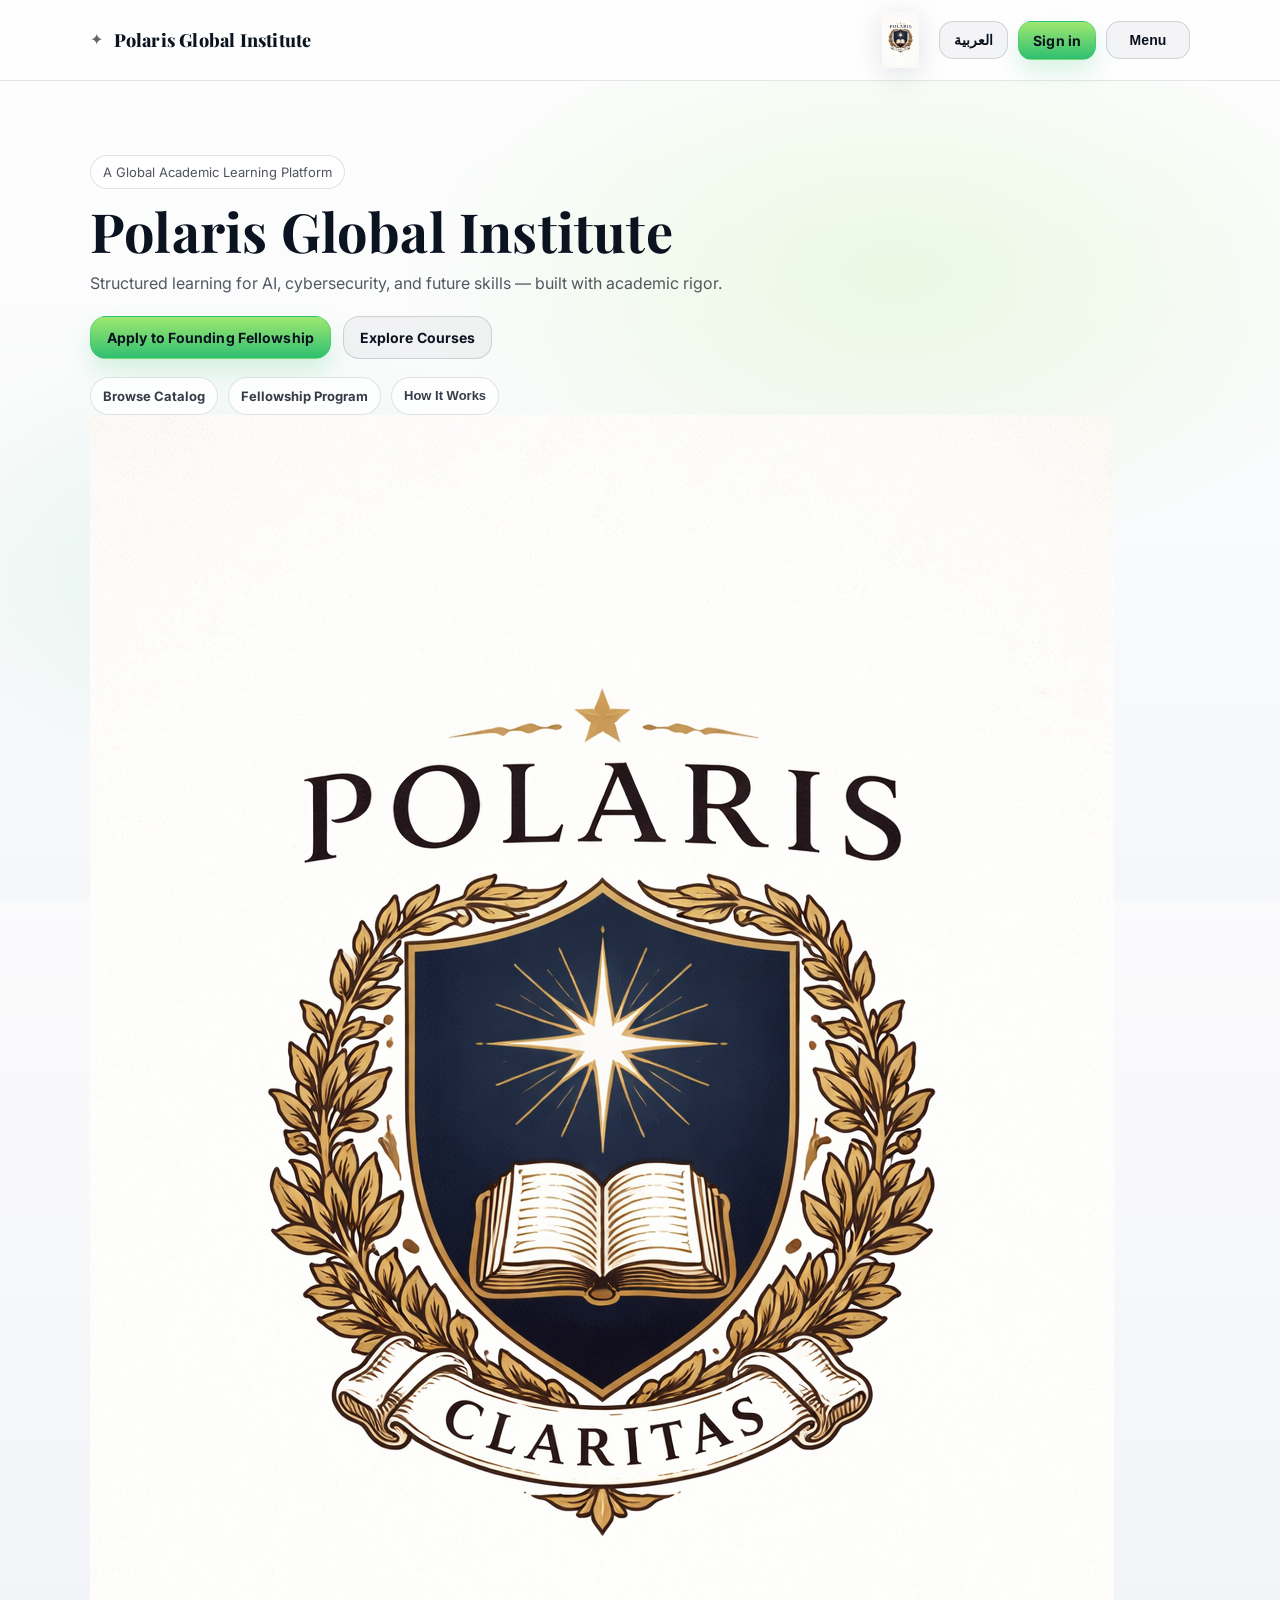
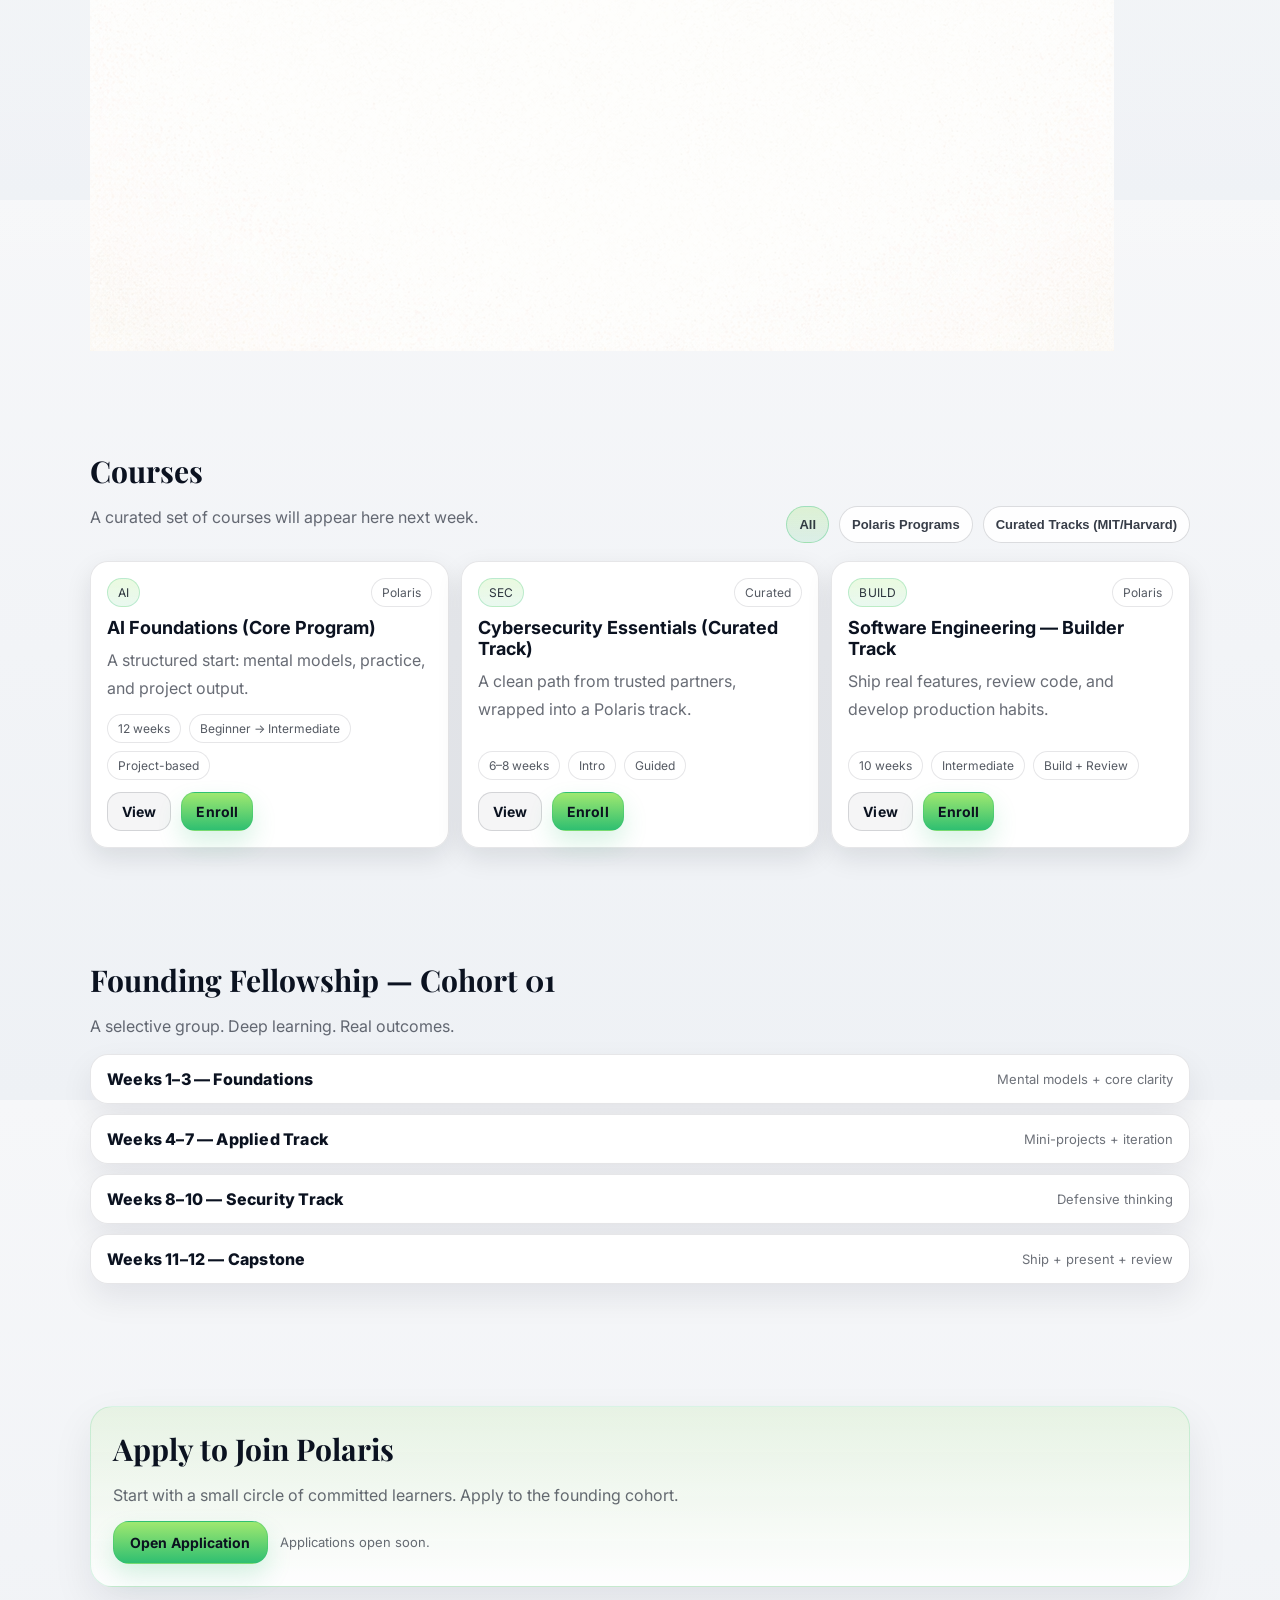
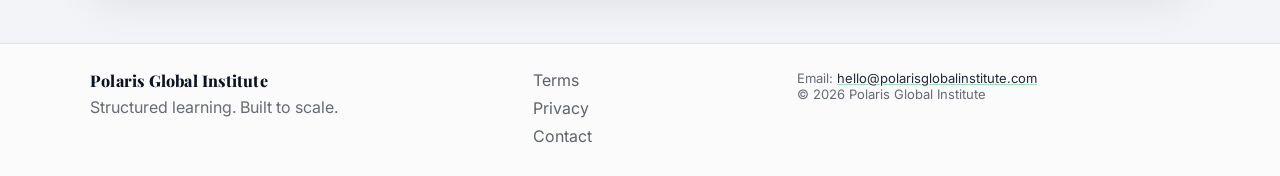
==== commit bd19954d: "Update index.html" ====
--- a/index.html
+++ b/index.html
@@ -21,7 +21,6 @@
       <a class="brand" href="./index.html" aria-label="Polaris Global Institute">
         <span class="brand__mark" aria-hidden="true">✦</span>
 
-        <!-- keep id intact, but STATIC (no typing animation) -->
         <span id="brandTyping" class="brand__typing" data-i18n="brand_name" aria-live="polite">
           Polaris Global Institute
         </span>
@@ -29,15 +28,8 @@
 
       <!-- RIGHT: logo + actions -->
       <div class="topbar__actions">
-        <!-- Bigger, clearer logo -->
-        <img
-          class="brandLogo"
-          src="./logo.png"
-          alt="Polaris Logo"
-          loading="eager"
-          decoding="async"
-          onerror="this.onerror=null; this.style.display='none'; console.warn('Logo not found: ./logo.png — make sure logo.png exists in same folder as index.html');"
-        />
+        <!-- ✅ FIX: logo path points to /images/ -->
+        <img class="brandLogo" src="./images/logo.png" alt="Polaris Logo" />
 
         <button id="langToggle" class="btn btn--ghost" type="button" aria-label="Switch language">العربية</button>
 
@@ -110,28 +102,37 @@
   <main>
     <section class="hero">
       <div class="wrap hero__inner">
-        <div class="hero__badge" data-i18n="badge">A Global Academic Learning Platform</div>
-
-        <h1 class="hero__title" data-i18n="hero_title">Polaris Global Institute</h1>
-
-        <p class="hero__subtitle" data-i18n="hero_subtitle">
-          Structured learning for AI, cybersecurity, and future skills — built with academic rigor.
-        </p>
-
-        <div class="hero__cta">
-          <a class="btn btn--primary btn--lg" href="#apply" data-i18n="cta_primary">Apply to Founding Fellowship</a>
-          <a class="btn btn--ghost btn--lg" href="#courses" data-i18n="cta_secondary">Explore Courses</a>
-        </div>
-
-        <!-- Quick actions -->
-        <div class="hero__pills" aria-label="Quick navigation">
-          <a class="pill" href="#courses" data-i18n="pill_catalog">Browse Catalog</a>
-          <a class="pill" href="#program" data-i18n="pill_program">Fellowship Program</a>
-
-          <!-- Toggle button (will be wired in app.js) -->
-          <button class="pill pill--btn" id="howToggle" type="button" aria-expanded="false" aria-controls="how">
-            <span data-i18n="pill_how">How It Works</span>
-          </button>
+
+        <!-- ✅ NEW: hero grid (text + big logo) -->
+        <div class="hero__grid">
+          <div class="hero__content">
+            <div class="hero__badge" data-i18n="badge">A Global Academic Learning Platform</div>
+
+            <h1 class="hero__title" data-i18n="hero_title">Polaris Global Institute</h1>
+
+            <p class="hero__subtitle" data-i18n="hero_subtitle">
+              Structured learning for AI, cybersecurity, and future skills — built with academic rigor.
+            </p>
+
+            <div class="hero__cta">
+              <a class="btn btn--primary btn--lg" href="#apply" data-i18n="cta_primary">Apply to Founding Fellowship</a>
+              <a class="btn btn--ghost btn--lg" href="#courses" data-i18n="cta_secondary">Explore Courses</a>
+            </div>
+
+            <div class="hero__pills" aria-label="Quick navigation">
+              <a class="pill" href="#courses" data-i18n="pill_catalog">Browse Catalog</a>
+              <a class="pill" href="#program" data-i18n="pill_program">Fellowship Program</a>
+
+              <button class="pill pill--btn" id="howToggle" type="button" aria-expanded="false" aria-controls="how">
+                <span data-i18n="pill_how">How It Works</span>
+              </button>
+            </div>
+          </div>
+
+          <!-- ✅ Big logo area (right in EN, left in AR automatically) -->
+          <div class="hero__art" aria-label="Polaris emblem">
+            <img class="heroLogo" src="./images/logo.png" alt="Polaris Logo" />
+          </div>
         </div>
       </div>
 
@@ -218,15 +219,15 @@
       </div>
     </section>
 
-    <!-- How it works (STRICTLY HIDDEN; will be opened by JS) -->
-    <section class="section" id="how" aria-hidden="true" style="display:none;">
+    <!-- ✅ How it works (HIDDEN completely until user clicks) -->
+    <section class="section is-collapsed" id="how" aria-hidden="true">
       <div class="wrap">
         <div class="section__head">
           <h2 class="h2" data-i18n="how_title">How Polaris Works</h2>
           <p class="p muted" data-i18n="how_sub">A clean system: learn with structure, build real output, and earn review.</p>
         </div>
 
-        <div class="howGrid" id="howGrid">
+        <div class="howGrid">
           <div class="howCard">
             <div class="howNum">01</div>
             <h3 class="h3" data-i18n="how_1_t">Cohort Learning</h3>
--- a/styles.css
+++ b/styles.css
@@ -20,7 +20,7 @@
 
 
 
-  /* Accent (MIT-ish lime green, clean) */
+  /* Accent (clean academic green) */
 
   --accent:#9FE870;       /* calm lime */
 
@@ -64,53 +64,1175 @@
 
   font-family: var(--sans);
 
+  background: linear-gradient(180deg, var(--bg), var(--bg2));
+
+  color: var(--text);
+
+  -webkit-font-smoothing: antialiased;
+
+  -moz-osx-font-smoothing: grayscale;
+
+}
+
+
+
+a{ color: inherit; text-decoration: none; }
+
+.wrap{ width:min(1100px, 92vw); margin:0 auto; }
+
+
+
+/* =========================
+
+   Topbar (clean + white)
+
+========================= */
+
+.topbar{
+
+  position: sticky;
+
+  top:0;
+
+  z-index: 20;
+
+  backdrop-filter: blur(10px);
+
+  -webkit-backdrop-filter: blur(10px);
+
+  background: rgba(255,255,255,.86);
+
+  border-bottom: 1px solid rgba(11,18,32,.10);
+
+}
+
+
+
+.topbar__inner{
+
+  display:flex;
+
+  align-items:center;
+
+  justify-content:space-between;
+
+  gap:16px;
+
+  padding: 12px 0;
+
+}
+
+
+
+/* Brand (LEFT) */
+
+.brand{
+
+  display:flex;
+
+  align-items:center;
+
+  gap:10px;
+
+  letter-spacing:.2px;
+
+  min-width: 0;
+
+}
+
+
+
+.brand__mark{
+
+  color: rgba(11,18,32,.65);
+
+  font-size: 16px;
+
+  transform: translateY(-1px);
+
+}
+
+
+
+.brand__typingWrap{
+
+  display:inline-flex;
+
+  align-items:baseline;
+
+  gap:6px;
+
+  min-width: 0;
+
+}
+
+
+
+.brand__typing{
+
+  font-family: var(--serif);
+
+  font-weight:800;
+
+  font-size: 18px;
+
+  line-height: 1;
+
+  white-space: nowrap;
+
+  overflow: hidden;
+
+  text-overflow: ellipsis;
+
+}
+
+
+
+/* IMPORTANT: no typing caret now */
+
+.brand__caret{ display:none !important; }
+
+
+
+/* Sub (REMOVE) */
+
+.brand__sub{ display:none !important; }
+
+
+
+/* Right actions */
+
+.topbar__actions{
+
+  display:flex;
+
+  align-items:center;
+
+  gap:10px;
+
+}
+
+
+
+/* Logo on the RIGHT — BIG + CLEAR */
+
+.brandLogo{
+
+  width: 56px;
+
+  height: 56px;
+
+  object-fit: contain;
+
+
+
+  border-radius: 12px;
+
+  background: transparent;
+
+  border: none;
+
+  padding: 0;
+
+
+
+  filter: drop-shadow(0 6px 14px rgba(12,18,32,.12));
+
+}
+
+
+
+/* =========================
+
+   Buttons (MIT clean)
+
+========================= */
+
+.btn{
+
+  display:inline-flex;
+
+  align-items:center;
+
+  justify-content:center;
+
+  gap:8px;
+
+  padding: 10px 14px;
+
+  border-radius: 14px;
+
+  border: 1px solid rgba(11,18,32,.14);
+
+  font-weight: 700;
+
+  font-size: 14px;
+
+  letter-spacing: .1px;
+
+  transition: transform .15s ease, background .15s ease, border-color .15s ease, filter .15s ease, box-shadow .15s ease;
+
+  cursor:pointer;
+
+  user-select:none;
+
+  background: rgba(255,255,255,.76);
+
+}
+
+
+
+.btn:active{ transform: translateY(1px); }
+
+
+
+.btn--ghost{
+
+  background: rgba(11,18,32,.04);
+
+  color: var(--text);
+
+}
+
+.btn--ghost:hover{
+
+  background: rgba(11,18,32,.07);
+
+  border-color: rgba(11,18,32,.18);
+
+}
+
+
+
+.btn--primary{
+
+  background: linear-gradient(180deg, var(--primary1), var(--primary2));
+
+  color: #0b1220;
+
+  border-color: rgba(47,191,113,.35);
+
+  box-shadow: 0 12px 24px rgba(47,191,113,.18);
+
+}
+
+.btn--primary:hover{
+
+  filter: brightness(1.02);
+
+  box-shadow: 0 14px 28px rgba(47,191,113,.22);
+
+}
+
+
+
+.btn--lg{
+
+  padding: 12px 16px;
+
+  border-radius: 16px;
+
+}
+
+
+
+.menuBtn{ min-width: 84px; }
+
+
+
+/* =========================
+
+   Hero (MIT clean)
+
+========================= */
+
+.hero{
+
+  position: relative;
+
+  padding: 74px 0 40px;
+
+  overflow:hidden;
+
+}
+
+
+
+.hero::before{
+
+  content:"";
+
+  position:absolute;
+
+  inset: 0;
+
   background:
 
-    linear-gradient(180deg, var(--bg), var(--bg2));
+    radial-gradient(900px 520px at 70% 10%, rgba(159,232,112,.18), transparent 55%),
+
+    radial-gradient(700px 420px at 20% 25%, rgba(47,191,113,.10), transparent 55%),
+
+    linear-gradient(180deg, rgba(255,255,255,.78), rgba(255,255,255,0));
+
+  pointer-events:none;
+
+}
+
+
+
+.hero__inner{ position: relative; z-index: 2; }
+
+
+
+.hero__badge{
+
+  display:inline-flex;
+
+  padding: 8px 12px;
+
+  border-radius: 999px;
+
+  border: 1px solid rgba(11,18,32,.12);
+
+  color: rgba(11,18,32,.72);
+
+  background: rgba(255,255,255,.82);
+
+  font-size: 13px;
+
+}
+
+
+
+.hero__title{
+
+  margin: 14px 0 10px;
+
+  font-family: var(--serif);
+
+  font-size: clamp(34px, 4.6vw, 54px);
+
+  line-height: 1.06;
+
+  letter-spacing: .2px;
+
+}
+
+
+
+.hero__subtitle{
+
+  margin: 0 0 18px;
+
+  max-width: 720px;
+
+  color: rgba(11,18,32,.70);
+
+  font-size: 16px;
+
+  line-height: 1.72;
+
+}
+
+
+
+.hero__cta{
+
+  display:flex;
+
+  gap:12px;
+
+  flex-wrap:wrap;
+
+  margin-top: 14px;
+
+}
+
+
+
+/* Quick nav pills */
+
+.hero__pills{
+
+  margin-top: 18px;
+
+  display:flex;
+
+  gap:10px;
+
+  flex-wrap:wrap;
+
+}
+
+
+
+.pill{
+
+  display:inline-flex;
+
+  align-items:center;
+
+  gap:8px;
+
+  padding: 10px 12px;
+
+  border-radius: 999px;
+
+  border: 1px solid rgba(11,18,32,.12);
+
+  background: rgba(255,255,255,.78);
+
+  color: rgba(11,18,32,.82);
+
+  font-weight: 700;
+
+  font-size: 13px;
+
+  transition: background .15s ease, border-color .15s ease;
+
+}
+
+.pill:hover{
+
+  background: rgba(255,255,255,.94);
+
+  border-color: rgba(11,18,32,.16);
+
+}
+
+
+
+.hero__glow{
+
+  position:absolute;
+
+  inset: -30% -20% auto -20%;
+
+  height: 520px;
+
+  background:
+
+    radial-gradient(circle at 30% 35%, rgba(159,232,112,.20), transparent 55%),
+
+    radial-gradient(circle at 75% 20%, rgba(47,191,113,.14), transparent 50%);
+
+  filter: blur(26px);
+
+  z-index: 1;
+
+  opacity: .40;
+
+}
+
+
+
+/* =========================
+
+   Sections + Typography
+
+========================= */
+
+.section{ padding: 56px 0; }
+
+.h2{ font-family: var(--serif); font-size: 30px; margin: 0 0 12px; }
+
+.h3{ margin: 0 0 8px; font-size: 18px; }
+
+.p{ margin: 0 0 12px; line-height: 1.75; }
+
+.muted{ color: rgba(11,18,32,.62); }
+
+.small{ font-size: 13px; }
+
+.center{ text-align:center; }
+
+
+
+.section__head{ margin-bottom: 14px; }
+
+.section__headRow{
+
+  display:flex;
+
+  align-items:flex-end;
+
+  justify-content:space-between;
+
+  gap: 14px;
+
+  flex-wrap:wrap;
+
+}
+
+
+
+/* =========================
+
+   Catalog Filters
+
+========================= */
+
+.catalogFilters{
+
+  display:flex;
+
+  gap:10px;
+
+  flex-wrap:wrap;
+
+}
+
+
+
+.chip{
+
+  appearance:none;
+
+  border: 1px solid rgba(11,18,32,.14);
+
+  background: rgba(255,255,255,.88);
+
+  color: rgba(11,18,32,.82);
+
+  border-radius: 999px;
+
+  padding: 10px 12px;
+
+  font-weight: 750;
+
+  font-size: 13px;
+
+  cursor:pointer;
+
+  transition: background .15s ease, border-color .15s ease, transform .15s ease;
+
+}
+
+.chip:hover{
+
+  background: rgba(255,255,255,.98);
+
+  border-color: rgba(11,18,32,.18);
+
+}
+
+.chip.is-active{
+
+  border-color: rgba(47,191,113,.35);
+
+  background: linear-gradient(180deg, rgba(159,232,112,.26), rgba(47,191,113,.12));
+
+}
+
+
+
+/* =========================
+
+   Catalog Grid (cards)
+
+========================= */
+
+.catalogGrid{
+
+  display:grid;
+
+  grid-template-columns: repeat(3, minmax(0, 1fr));
+
+  gap: 12px;
+
+  margin-top: 18px;
+
+}
+
+
+
+.catalogCard{
+
+  background: rgba(255,255,255,.96);
+
+  border: 1px solid rgba(11,18,32,.10);
+
+  border-radius: 18px;
+
+  padding: 16px;
+
+  box-shadow: var(--shadow2);
+
+  min-height: 182px;
+
+  display:flex;
+
+  flex-direction:column;
+
+}
+
+
+
+.catalogTop{
+
+  display:flex;
+
+  align-items:center;
+
+  justify-content:space-between;
+
+  gap:10px;
+
+  margin-bottom: 10px;
+
+}
+
+
+
+.catalogBadge{
+
+  display:inline-flex;
+
+  font-size: 12px;
+
+  letter-spacing:.2px;
+
+  padding: 6px 10px;
+
+  border-radius: 999px;
+
+  border: 1px solid rgba(47,191,113,.25);
+
+  background: linear-gradient(180deg, rgba(159,232,112,.22), rgba(47,191,113,.10));
+
+  color: rgba(11,18,32,.85);
+
+}
+
+
+
+.catalogOrg{
+
+  font-size: 12px;
+
+  color: rgba(11,18,32,.70);
+
+  border: 1px solid rgba(11,18,32,.10);
+
+  background: rgba(255,255,255,.80);
+
+  padding: 6px 10px;
+
+  border-radius: 999px;
+
+}
+
+
+
+.metaRow{
+
+  display:flex;
+
+  gap:8px;
+
+  flex-wrap:wrap;
+
+  margin-top: auto;
+
+}
+
+
+
+.meta{
+
+  font-size: 12px;
+
+  color: rgba(11,18,32,.70);
+
+  border: 1px solid rgba(11,18,32,.10);
+
+  background: rgba(255,255,255,.84);
+
+  padding: 6px 10px;
+
+  border-radius: 999px;
+
+}
+
+
+
+.cardActions{
+
+  display:flex;
+
+  gap:10px;
+
+  flex-wrap:wrap;
+
+  margin-top: 12px;
+
+}
+
+
+
+/* =========================
+
+   How it works (FIX)
+
+   ✅ التحكم بالإخفاء يكون على القسم #how نفسه
+
+   ✅ لا نخفي .howGrid من CSS حتى ما يطلع “نص نصف مفتوح”
+
+========================= */
+
+#how{
+
+  display: none; /* closed by default */
+
+}
+
+
+
+.howGrid{
+
+  display:grid;
+
+  grid-template-columns: repeat(3, minmax(0, 1fr));
+
+  gap: 12px;
+
+  margin-top: 16px;
+
+}
+
+
+
+.howCard{
+
+  background: rgba(255,255,255,.96);
+
+  border: 1px solid rgba(11,18,32,.10);
+
+  border-radius: 18px;
+
+  padding: 16px;
+
+  box-shadow: var(--shadow2);
+
+}
+
+
+
+.howNum{
+
+  width: 44px;
+
+  height: 44px;
+
+  border-radius: 14px;
+
+  display:flex;
+
+  align-items:center;
+
+  justify-content:center;
+
+  font-weight: 900;
+
+  color: #0b1220;
+
+  background: linear-gradient(180deg, var(--primary1), var(--primary2));
+
+  box-shadow: 0 10px 22px rgba(47,191,113,.18);
+
+  margin-bottom: 10px;
+
+}
+
+
+
+/* =========================
+
+   Fellowship Accordion
+
+========================= */
+
+.accordionStack{
+
+  display:flex;
+
+  flex-direction:column;
+
+  gap: 10px;
+
+  margin-top: 14px;
+
+}
+
+
+
+.acc{
+
+  border-radius: 18px;
+
+  border: 1px solid rgba(11,18,32,.10);
+
+  background: rgba(255,255,255,.96);
+
+  overflow:hidden;
+
+  box-shadow: 0 14px 32px rgba(12,18,32,.08);
+
+}
+
+
+
+.acc__sum{
+
+  list-style: none;
+
+  cursor:pointer;
+
+  display:flex;
+
+  align-items:center;
+
+  justify-content:space-between;
+
+  gap: 12px;
+
+  padding: 14px 16px;
+
+}
+
+.acc__sum::-webkit-details-marker{ display:none; }
+
+
+
+.acc__title{ font-weight: 800; letter-spacing: .2px; }
+
+.acc__meta{ color: rgba(11,18,32,.60); font-size: 13px; }
+
+
+
+.acc[open]{
+
+  border-color: rgba(47,191,113,.22);
+
+  box-shadow: 0 16px 36px rgba(47,191,113,.10);
+
+}
+
+
+
+.acc__body{ padding: 0 16px 14px; }
+
+
+
+/* =========================
+
+   Apply
+
+========================= */
+
+.apply{ padding-top: 10px; }
+
+
+
+.apply__box{
+
+  border: 1px solid rgba(47,191,113,.18);
+
+  background: linear-gradient(180deg, rgba(159,232,112,.14), rgba(255,255,255,.86));
+
+  border-radius: 22px;
+
+  padding: 22px;
+
+  box-shadow: 0 16px 40px rgba(12,18,32,.08);
+
+}
+
+
+
+.apply__cta{
+
+  display:flex;
+
+  align-items:center;
+
+  gap:12px;
+
+  flex-wrap:wrap;
+
+  margin-top: 12px;
+
+}
+
+
+
+/* =========================
+
+   Footer
+
+========================= */
+
+.footer{
+
+  border-top: 1px solid rgba(11,18,32,.10);
+
+  padding: 26px 0 30px;
+
+  background: rgba(255,255,255,.72);
+
+}
+
+
+
+.footer__inner{
+
+  display:grid;
+
+  grid-template-columns: 1.2fr .7fr 1.1fr;
+
+  gap: 14px;
+
+  align-items:start;
+
+}
+
+
+
+.footer__brand{ font-family: var(--serif); font-weight:800; letter-spacing:.2px; }
+
+.footer__tag{ color: rgba(11,18,32,.62); margin-top: 6px; }
+
+
+
+.footer__links{
+
+  display:flex;
+
+  flex-direction:column;
+
+  gap: 8px;
+
+  color: rgba(11,18,32,.66);
+
+}
+
+.footer__links a:hover{ color: var(--text); }
+
+.link{
+
+  color: rgba(11,18,32,.90);
+
+  text-decoration: underline;
+
+  text-decoration-color: rgba(47,191,113,.45);
+
+}
+
+
+
+/* =========================
+
+   MENU (Drawer)
+
+========================= */
+
+.menu{
+
+  position: fixed;
+
+  top: 0;
+
+  right: 0;
+
+  height: 100dvh;
+
+  width: min(360px, 88vw);
+
+  background: rgba(255,255,255,.96);
+
+  border-left: 1px solid rgba(11,18,32,.10);
+
+  transform: translateX(110%);
+
+  transition: transform .22s ease;
+
+  z-index: 60;
+
+  backdrop-filter: blur(14px);
+
+  -webkit-backdrop-filter: blur(14px);
+
+}
+
+.menu.is-open{ transform: translateX(0); }
+
+
+
+.menu__inner{
+
+  padding: 18px;
+
+  display:flex;
+
+  flex-direction:column;
+
+  height:100%;
+
+}
+
+
+
+.menu__head{
+
+  display:flex;
+
+  align-items:center;
+
+  justify-content:space-between;
+
+  padding-bottom: 10px;
+
+  border-bottom: 1px solid rgba(11,18,32,.10);
+
+}
+
+.menu__title{
+
+  font-family: var(--serif);
+
+  font-weight:800;
+
+  letter-spacing:.2px;
+
+}
+
+
+
+.menu__close{
+
+  width: 38px;
+
+  height: 38px;
+
+  border-radius: 12px;
+
+  border: 1px solid rgba(11,18,32,.10);
+
+  background: rgba(11,18,32,.04);
 
   color: var(--text);
 
-  -webkit-font-smoothing: antialiased;
-
-  -moz-osx-font-smoothing: grayscale;
-
-}
-
-
-
-a{ color: inherit; text-decoration: none; }
-
-.wrap{ width:min(1100px, 92vw); margin:0 auto; }
+  cursor:pointer;
+
+}
+
+
+
+.menu__nav{
+
+  padding-top: 14px;
+
+  display:flex;
+
+  flex-direction:column;
+
+  gap: 10px;
+
+}
+
+
+
+.menu__link{
+
+  padding: 12px 12px;
+
+  border-radius: 14px;
+
+  border: 1px solid rgba(11,18,32,.10);
+
+  background: rgba(255,255,255,.90);
+
+  color: rgba(11,18,32,.85);
+
+  transition: background .15s ease, border-color .15s ease;
+
+}
+
+.menu__link:hover{
+
+  background: rgba(255,255,255,1);
+
+  border-color: rgba(11,18,32,.16);
+
+}
+
+
+
+.menu__link--primary{
+
+  border-color: rgba(47,191,113,.22);
+
+  background: linear-gradient(180deg, rgba(159,232,112,.22), rgba(47,191,113,.10));
+
+}
+
+
+
+.menu__divider{
+
+  height: 1px;
+
+  background: rgba(11,18,32,.10);
+
+  margin: 6px 0;
+
+  opacity: .9;
+
+}
+
+
+
+.menu__footer{ margin-top: auto; padding-top: 12px; }
+
+
+
+.menuBackdrop{
+
+  position: fixed;
+
+  inset: 0;
+
+  background: rgba(0,0,0,.35);
+
+  z-index: 55;
+
+  opacity: 0;
+
+  pointer-events: none;
+
+  transition: opacity .18s ease;
+
+}
+
+.menuBackdrop.is-open{
+
+  opacity: 1;
+
+  pointer-events: auto;
+
+}
 
 
 
 /* =========================
 
-   Topbar (clean + white)
+   MENU Accordion (About inside Menu)
 
 ========================= */
 
-.topbar{
-
-  position: sticky;
-
-  top:0;
-
-  z-index: 20;
-
-  backdrop-filter: blur(10px);
-
-  -webkit-backdrop-filter: blur(10px);
-
-  background: rgba(255,255,255,.82);
-
-  border-bottom: 1px solid rgba(11,18,32,.10);
-
-}
-
-
-
-.topbar__inner{
+.menu__accordion{
+
+  width: 100%;
 
   display:flex;
 
@@ -118,131 +1240,61 @@
 
   justify-content:space-between;
 
-  gap:16px;
-
-  padding: 12px 0;
-
-}
-
-
-
-/* Brand (LEFT) */
-
-.brand{
-
-  display:flex;
-
-  align-items:center;
-
-  gap:10px;
-
-  letter-spacing:.2px;
-
-  min-width: 0;
-
-}
-
-
-
-.brand__mark{
-
-  color: rgba(11,18,32,.65);
-
-  font-size: 16px;
-
-  transform: translateY(-1px);
-
-}
-
-
-
-.brand__typingWrap{
-
-  display:inline-flex;
-
-  align-items:baseline;
-
-  gap:6px;
-
-  min-width: 0;
-
-}
-
-
-
-.brand__typing{
-
-  font-family: var(--serif);
-
-  font-weight:800;
-
-  font-size: 18px;
-
-  line-height: 1;
-
-  white-space: nowrap;
-
-  overflow: hidden;
-
-  text-overflow: ellipsis;
-
-}
-
-
-
-/* IMPORTANT: no typing caret now */
-
-.brand__caret{ display:none !important; }
-
-
-
-/* Sub (REMOVE — was duplicated “Global Institute”) */
-
-.brand__sub{ display:none !important; }
-
-
-
-/* Right actions */
-
-.topbar__actions{
-
-  display:flex;
-
-  align-items:center;
-
-  gap:10px;
-
-}
-
-
-
-/* Logo on the RIGHT — BIG + CLEAR */
-
-.brandLogo{
-
-  width: 56px;
-
-  height: 56px;
-
-  object-fit: contain;
-
-
-
-  /* remove the frame that makes it look tiny */
-
-  border-radius: 12px;
-
-  background: transparent;
-
-  border: none;
-
-  padding: 0;
-
-
-
-  /* subtle presence */
-
-  filter: drop-shadow(0 6px 14px rgba(12,18,32,.12));
+  gap:12px;
+
+  padding: 12px 12px;
+
+  border-radius: 14px;
+
+  border: 1px solid rgba(11,18,32,.10);
+
+  background: rgba(255,255,255,.90);
+
+  color: rgba(11,18,32,.88);
+
+  cursor:pointer;
+
+}
+
+.menu__accordion:hover{
+
+  background: rgba(255,255,255,1);
+
+  border-color: rgba(11,18,32,.16);
+
+}
+
+
+
+.menu__accordionIcon{
+
+  opacity:.85;
+
+  transition: transform .18s ease;
+
+}
+
+.menu__accordion[aria-expanded="true"] .menu__accordionIcon{
+
+  transform: rotate(180deg);
+
+}
+
+
+
+.menu__accordionPanel{ padding-top: 10px; }
+
+
+
+.menu__aboutCard{
+
+  background: rgba(11,18,32,.03);
+
+  border: 1px solid rgba(11,18,32,.10);
+
+  border-radius: 14px;
+
+  padding: 12px;
 
 }
 
@@ -250,1084 +1302,24 @@
 
 /* =========================
 
-   Buttons (MIT clean)
+   RTL
 
 ========================= */
 
-.btn{
-
-  display:inline-flex;
-
-  align-items:center;
-
-  justify-content:center;
-
-  gap:8px;
-
-  padding: 10px 14px;
-
-  border-radius: 14px;
-
-  border: 1px solid rgba(11,18,32,.14);
-
-  font-weight: 700;
-
-  font-size: 14px;
-
-  letter-spacing: .1px;
-
-  transition: transform .15s ease, background .15s ease, border-color .15s ease, filter .15s ease, box-shadow .15s ease;
-
-  cursor:pointer;
-
-  user-select:none;
-
-  background: rgba(255,255,255,.70);
-
-}
-
-
-
-.btn:active{ transform: translateY(1px); }
-
-
-
-.btn--ghost{
-
-  background: rgba(11,18,32,.04);
-
-  color: var(--text);
-
-}
-
-.btn--ghost:hover{
-
-  background: rgba(11,18,32,.07);
-
-  border-color: rgba(11,18,32,.18);
-
-}
-
-
-
-.btn--primary{
-
-  background: linear-gradient(180deg, var(--primary1), var(--primary2));
-
-  color: #0b1220;
-
-  border-color: rgba(47,191,113,.35);
-
-  box-shadow: 0 12px 24px rgba(47,191,113,.18);
-
-}
-
-.btn--primary:hover{
-
-  filter: brightness(1.02);
-
-  box-shadow: 0 14px 28px rgba(47,191,113,.22);
-
-}
-
-
-
-.btn--lg{
-
-  padding: 12px 16px;
-
-  border-radius: 16px;
-
-}
-
-
-
-.menuBtn{ min-width: 84px; }
+html[dir="rtl"] body{ font-family: var(--sans); }
+
+html[dir="rtl"] .list{ padding-left: 0; padding-right: 18px; }
+
+html[dir="rtl"] .brand__typing { direction: ltr; unicode-bidi: plaintext; }
 
 
 
 /* =========================
 
-   Hero (less gradients, more MIT clean)
+   Responsive
 
 ========================= */
 
-.hero{
-
-  position: relative;
-
-  padding: 74px 0 40px;
-
-  overflow:hidden;
-
-}
-
-
-
-.hero::before{
-
-  content:"";
-
-  position:absolute;
-
-  inset: 0;
-
-  background:
-
-    radial-gradient(900px 520px at 70% 10%, rgba(159,232,112,.18), transparent 55%),
-
-    radial-gradient(700px 420px at 20% 25%, rgba(47,191,113,.10), transparent 55%),
-
-    linear-gradient(180deg, rgba(255,255,255,.75), rgba(255,255,255,0));
-
-  pointer-events:none;
-
-}
-
-
-
-.hero__inner{ position: relative; z-index: 2; }
-
-
-
-.hero__badge{
-
-  display:inline-flex;
-
-  padding: 8px 12px;
-
-  border-radius: 999px;
-
-  border: 1px solid rgba(11,18,32,.12);
-
-  color: rgba(11,18,32,.72);
-
-  background: rgba(255,255,255,.78);
-
-  font-size: 13px;
-
-}
-
-
-
-.hero__title{
-
-  margin: 14px 0 10px;
-
-  font-family: var(--serif);
-
-  font-size: clamp(34px, 4.6vw, 54px);
-
-  line-height: 1.06;
-
-  letter-spacing: .2px;
-
-}
-
-
-
-.hero__subtitle{
-
-  margin: 0 0 18px;
-
-  max-width: 720px;
-
-  color: rgba(11,18,32,.70);
-
-  font-size: 16px;
-
-  line-height: 1.72;
-
-}
-
-
-
-.hero__cta{
-
-  display:flex;
-
-  gap:12px;
-
-  flex-wrap:wrap;
-
-  margin-top: 14px;
-
-}
-
-
-
-/* Quick nav pills */
-
-.hero__pills{
-
-  margin-top: 18px;
-
-  display:flex;
-
-  gap:10px;
-
-  flex-wrap:wrap;
-
-}
-
-
-
-.pill{
-
-  display:inline-flex;
-
-  align-items:center;
-
-  gap:8px;
-
-  padding: 10px 12px;
-
-  border-radius: 999px;
-
-  border: 1px solid rgba(11,18,32,.12);
-
-  background: rgba(255,255,255,.76);
-
-  color: rgba(11,18,32,.82);
-
-  font-weight: 700;
-
-  font-size: 13px;
-
-  transition: background .15s ease, border-color .15s ease;
-
-}
-
-.pill:hover{
-
-  background: rgba(255,255,255,.94);
-
-  border-color: rgba(11,18,32,.16);
-
-}
-
-
-
-.hero__glow{
-
-  position:absolute;
-
-  inset: -30% -20% auto -20%;
-
-  height: 520px;
-
-  background:
-
-    radial-gradient(circle at 30% 35%, rgba(159,232,112,.20), transparent 55%),
-
-    radial-gradient(circle at 75% 20%, rgba(47,191,113,.14), transparent 50%);
-
-  filter: blur(26px);
-
-  z-index: 1;
-
-  opacity: .40;
-
-}
-
-
-
-/* =========================
-
-   Sections + Typography
-
-========================= */
-
-.section{ padding: 56px 0; }
-
-.h2{ font-family: var(--serif); font-size: 30px; margin: 0 0 12px; }
-
-.h3{ margin: 0 0 8px; font-size: 18px; }
-
-.p{ margin: 0 0 12px; line-height: 1.75; }
-
-.muted{ color: rgba(11,18,32,.62); }
-
-.small{ font-size: 13px; }
-
-.center{ text-align:center; }
-
-
-
-.section__head{ margin-bottom: 14px; }
-
-.section__headRow{
-
-  display:flex;
-
-  align-items:flex-end;
-
-  justify-content:space-between;
-
-  gap: 14px;
-
-  flex-wrap:wrap;
-
-}
-
-
-
-/* =========================
-
-   Catalog Filters
-
-========================= */
-
-.catalogFilters{
-
-  display:flex;
-
-  gap:10px;
-
-  flex-wrap:wrap;
-
-}
-
-
-
-.chip{
-
-  appearance:none;
-
-  border: 1px solid rgba(11,18,32,.14);
-
-  background: rgba(255,255,255,.86);
-
-  color: rgba(11,18,32,.82);
-
-  border-radius: 999px;
-
-  padding: 10px 12px;
-
-  font-weight: 750;
-
-  font-size: 13px;
-
-  cursor:pointer;
-
-  transition: background .15s ease, border-color .15s ease, transform .15s ease;
-
-}
-
-.chip:hover{
-
-  background: rgba(255,255,255,.98);
-
-  border-color: rgba(11,18,32,.18);
-
-}
-
-.chip.is-active{
-
-  border-color: rgba(47,191,113,.35);
-
-  background: linear-gradient(180deg, rgba(159,232,112,.26), rgba(47,191,113,.12));
-
-}
-
-
-
-/* =========================
-
-   Catalog Grid (cards)
-
-========================= */
-
-.catalogGrid{
-
-  display:grid;
-
-  grid-template-columns: repeat(3, minmax(0, 1fr));
-
-  gap: 12px;
-
-  margin-top: 18px;
-
-}
-
-
-
-.catalogCard{
-
-  background: rgba(255,255,255,.96);
-
-  border: 1px solid rgba(11,18,32,.10);
-
-  border-radius: 18px;
-
-  padding: 16px;
-
-  box-shadow: var(--shadow2);
-
-  min-height: 182px;
-
-  display:flex;
-
-  flex-direction:column;
-
-}
-
-
-
-.catalogTop{
-
-  display:flex;
-
-  align-items:center;
-
-  justify-content:space-between;
-
-  gap:10px;
-
-  margin-bottom: 10px;
-
-}
-
-
-
-.catalogBadge{
-
-  display:inline-flex;
-
-  font-size: 12px;
-
-  letter-spacing:.2px;
-
-  padding: 6px 10px;
-
-  border-radius: 999px;
-
-  border: 1px solid rgba(47,191,113,.25);
-
-  background: linear-gradient(180deg, rgba(159,232,112,.22), rgba(47,191,113,.10));
-
-  color: rgba(11,18,32,.85);
-
-}
-
-
-
-.catalogOrg{
-
-  font-size: 12px;
-
-  color: rgba(11,18,32,.70);
-
-  border: 1px solid rgba(11,18,32,.10);
-
-  background: rgba(255,255,255,.80);
-
-  padding: 6px 10px;
-
-  border-radius: 999px;
-
-}
-
-
-
-.metaRow{
-
-  display:flex;
-
-  gap:8px;
-
-  flex-wrap:wrap;
-
-  margin-top: auto;
-
-}
-
-
-
-.meta{
-
-  font-size: 12px;
-
-  color: rgba(11,18,32,.70);
-
-  border: 1px solid rgba(11,18,32,.10);
-
-  background: rgba(255,255,255,.84);
-
-  padding: 6px 10px;
-
-  border-radius: 999px;
-
-}
-
-
-
-.cardActions{
-
-  display:flex;
-
-  gap:10px;
-
-  flex-wrap:wrap;
-
-  margin-top: 12px;
-
-}
-
-
-
-/* =========================
-
-   How it works (HIDDEN by default)
-
-   We'll toggle via JS later.
-
-========================= */
-
-.howGrid{
-
-  display:none; /* hide to prevent half-open section */
-
-  grid-template-columns: repeat(3, minmax(0, 1fr));
-
-  gap: 12px;
-
-  margin-top: 16px;
-
-}
-
-
-
-.howGrid.is-open{
-
-  display:grid;
-
-  animation: howFade .18s ease-out;
-
-}
-
-
-
-@keyframes howFade{
-
-  from{ opacity:0; transform: translateY(-6px); }
-
-  to{ opacity:1; transform: translateY(0); }
-
-}
-
-
-
-.howCard{
-
-  background: rgba(255,255,255,.96);
-
-  border: 1px solid rgba(11,18,32,.10);
-
-  border-radius: 18px;
-
-  padding: 16px;
-
-  box-shadow: var(--shadow2);
-
-}
-
-
-
-.howNum{
-
-  width: 44px;
-
-  height: 44px;
-
-  border-radius: 14px;
-
-  display:flex;
-
-  align-items:center;
-
-  justify-content:center;
-
-  font-weight: 900;
-
-  color: #0b1220;
-
-  background: linear-gradient(180deg, var(--primary1), var(--primary2));
-
-  box-shadow: 0 10px 22px rgba(47,191,113,.18);
-
-  margin-bottom: 10px;
-
-}
-
-
-
-/* =========================
-
-   Fellowship Accordion
-
-========================= */
-
-.accordionStack{
-
-  display:flex;
-
-  flex-direction:column;
-
-  gap: 10px;
-
-  margin-top: 14px;
-
-}
-
-
-
-.acc{
-
-  border-radius: 18px;
-
-  border: 1px solid rgba(11,18,32,.10);
-
-  background: rgba(255,255,255,.96);
-
-  overflow:hidden;
-
-  box-shadow: 0 14px 32px rgba(12,18,32,.08);
-
-}
-
-
-
-.acc__sum{
-
-  list-style: none;
-
-  cursor:pointer;
-
-  display:flex;
-
-  align-items:center;
-
-  justify-content:space-between;
-
-  gap: 12px;
-
-  padding: 14px 16px;
-
-}
-
-.acc__sum::-webkit-details-marker{ display:none; }
-
-
-
-.acc__title{ font-weight: 800; letter-spacing: .2px; }
-
-.acc__meta{ color: rgba(11,18,32,.60); font-size: 13px; }
-
-
-
-.acc[open]{
-
-  border-color: rgba(47,191,113,.22);
-
-  box-shadow: 0 16px 36px rgba(47,191,113,.10);
-
-}
-
-
-
-.acc__body{ padding: 0 16px 14px; }
-
-
-
-/* =========================
-
-   Apply
-
-========================= */
-
-.apply{ padding-top: 10px; }
-
-
-
-.apply__box{
-
-  border: 1px solid rgba(47,191,113,.18);
-
-  background: linear-gradient(180deg, rgba(159,232,112,.14), rgba(255,255,255,.86));
-
-  border-radius: 22px;
-
-  padding: 22px;
-
-  box-shadow: 0 16px 40px rgba(12,18,32,.08);
-
-}
-
-
-
-.apply__cta{
-
-  display:flex;
-
-  align-items:center;
-
-  gap:12px;
-
-  flex-wrap:wrap;
-
-  margin-top: 12px;
-
-}
-
-
-
-/* =========================
-
-   Footer
-
-========================= */
-
-.footer{
-
-  border-top: 1px solid rgba(11,18,32,.10);
-
-  padding: 26px 0 30px;
-
-  background: rgba(255,255,255,.70);
-
-}
-
-
-
-.footer__inner{
-
-  display:grid;
-
-  grid-template-columns: 1.2fr .7fr 1.1fr;
-
-  gap: 14px;
-
-  align-items:start;
-
-}
-
-
-
-.footer__brand{ font-family: var(--serif); font-weight:800; letter-spacing:.2px; }
-
-.footer__tag{ color: rgba(11,18,32,.62); margin-top: 6px; }
-
-
-
-.footer__links{
-
-  display:flex;
-
-  flex-direction:column;
-
-  gap: 8px;
-
-  color: rgba(11,18,32,.66);
-
-}
-
-.footer__links a:hover{ color: var(--text); }
-
-.link{ color: rgba(11,18,32,.90); text-decoration: underline; text-decoration-color: rgba(47,191,113,.45); }
-
-
-
-/* =========================
-
-   MENU (Drawer)
-
-========================= */
-
-.menu{
-
-  position: fixed;
-
-  top: 0;
-
-  right: 0;
-
-  height: 100dvh;
-
-  width: min(360px, 88vw);
-
-  background: rgba(255,255,255,.96);
-
-  border-left: 1px solid rgba(11,18,32,.10);
-
-  transform: translateX(110%);
-
-  transition: transform .22s ease;
-
-  z-index: 60;
-
-  backdrop-filter: blur(14px);
-
-  -webkit-backdrop-filter: blur(14px);
-
-}
-
-.menu.is-open{ transform: translateX(0); }
-
-
-
-.menu__inner{
-
-  padding: 18px;
-
-  display:flex;
-
-  flex-direction:column;
-
-  height:100%;
-
-}
-
-
-
-.menu__head{
-
-  display:flex;
-
-  align-items:center;
-
-  justify-content:space-between;
-
-  padding-bottom: 10px;
-
-  border-bottom: 1px solid rgba(11,18,32,.10);
-
-}
-
-.menu__title{
-
-  font-family: var(--serif);
-
-  font-weight:800;
-
-  letter-spacing:.2px;
-
-}
-
-
-
-.menu__close{
-
-  width: 38px;
-
-  height: 38px;
-
-  border-radius: 12px;
-
-  border: 1px solid rgba(11,18,32,.10);
-
-  background: rgba(11,18,32,.04);
-
-  color: var(--text);
-
-  cursor:pointer;
-
-}
-
-
-
-.menu__nav{
-
-  padding-top: 14px;
-
-  display:flex;
-
-  flex-direction:column;
-
-  gap: 10px;
-
-}
-
-
-
-.menu__link{
-
-  padding: 12px 12px;
-
-  border-radius: 14px;
-
-  border: 1px solid rgba(11,18,32,.10);
-
-  background: rgba(255,255,255,.90);
-
-  color: rgba(11,18,32,.85);
-
-  transition: background .15s ease, border-color .15s ease;
-
-}
-
-.menu__link:hover{
-
-  background: rgba(255,255,255,1);
-
-  border-color: rgba(11,18,32,.16);
-
-}
-
-
-
-.menu__link--primary{
-
-  border-color: rgba(47,191,113,.22);
-
-  background: linear-gradient(180deg, rgba(159,232,112,.22), rgba(47,191,113,.10));
-
-}
-
-
-
-.menu__divider{
-
-  height: 1px;
-
-  background: rgba(11,18,32,.10);
-
-  margin: 6px 0;
-
-  opacity: .9;
-
-}
-
-
-
-.menu__footer{ margin-top: auto; padding-top: 12px; }
-
-
-
-.menuBackdrop{
-
-  position: fixed;
-
-  inset: 0;
-
-  background: rgba(0,0,0,.35);
-
-  z-index: 55;
-
-  opacity: 0;
-
-  pointer-events: none;
-
-  transition: opacity .18s ease;
-
-}
-
-.menuBackdrop.is-open{
-
-  opacity: 1;
-
-  pointer-events: auto;
-
-}
-
-
-
-/* =========================
-
-   MENU Accordion (About inside Menu)
-
-========================= */
-
-.menu__accordion{
-
-  width: 100%;
-
-  display:flex;
-
-  align-items:center;
-
-  justify-content:space-between;
-
-  gap:12px;
-
-  padding: 12px 12px;
-
-  border-radius: 14px;
-
-  border: 1px solid rgba(11,18,32,.10);
-
-  background: rgba(255,255,255,.90);
-
-  color: rgba(11,18,32,.88);
-
-  cursor:pointer;
-
-}
-
-.menu__accordion:hover{
-
-  background: rgba(255,255,255,1);
-
-  border-color: rgba(11,18,32,.16);
-
-}
-
-
-
-.menu__accordionIcon{
-
-  opacity:.85;
-
-  transition: transform .18s ease;
-
-}
-
-.menu__accordion[aria-expanded="true"] .menu__accordionIcon{
-
-  transform: rotate(180deg);
-
-}
-
-
-
-.menu__accordionPanel{ padding-top: 10px; }
-
-
-
-.menu__aboutCard{
-
-  background: rgba(11,18,32,.03);
-
-  border: 1px solid rgba(11,18,32,.10);
-
-  border-radius: 14px;
-
-  padding: 12px;
-
-}
-
-
-
-/* =========================
-
-   RTL
-
-========================= */
-
-html[dir="rtl"] body{ font-family: var(--sans); }
-
-html[dir="rtl"] .list{ padding-left: 0; padding-right: 18px; }
-
-html[dir="rtl"] .brand__typing { direction: ltr; unicode-bidi: plaintext; }
-
-
-
-/* =========================
-
-   Responsive
-
-========================= */
-
 @media (max-width: 960px){
 
   .hero{ padding-top: 64px; }
@@ -1336,7 +1328,7 @@
 
   .catalogGrid{ grid-template-columns: 1fr; }
 
-  .howGrid.is-open{ grid-template-columns: 1fr; }
+  .howGrid{ grid-template-columns: 1fr; }
 
   .section__headRow{ align-items:flex-start; }
 
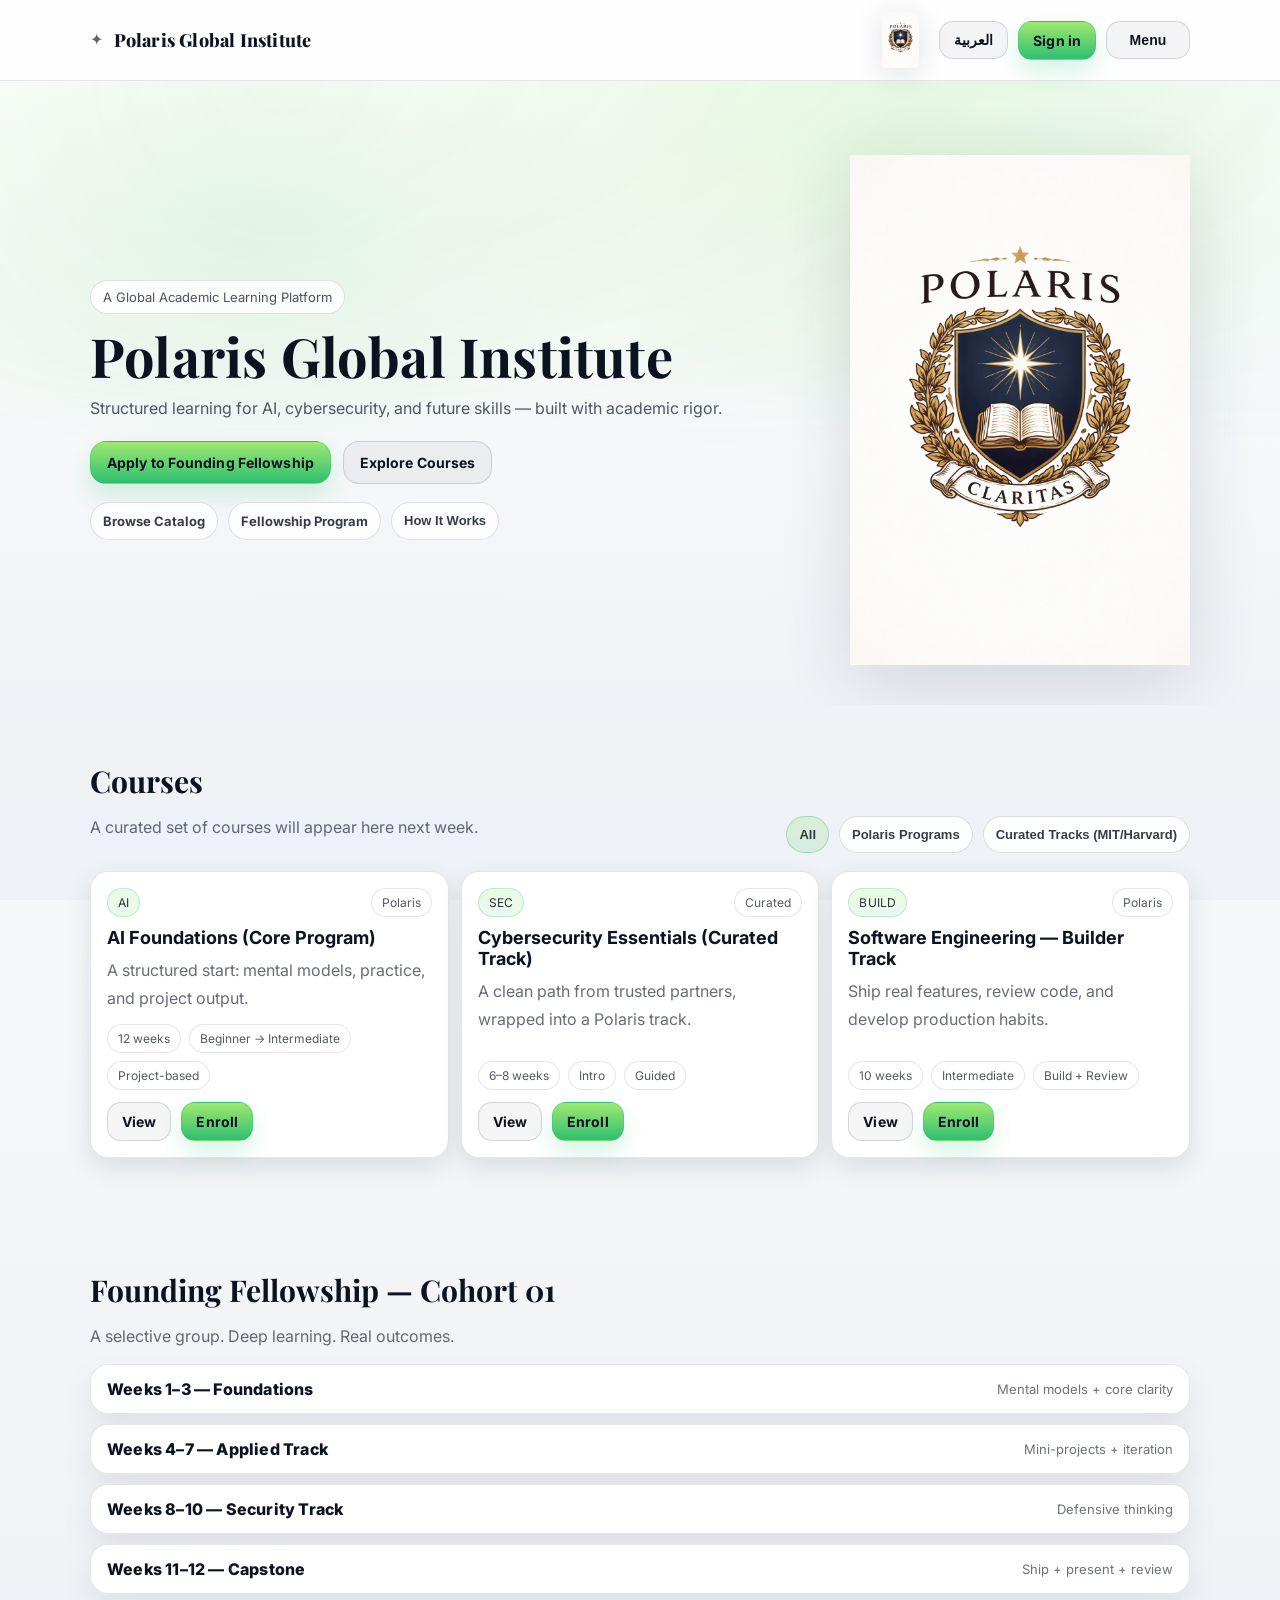
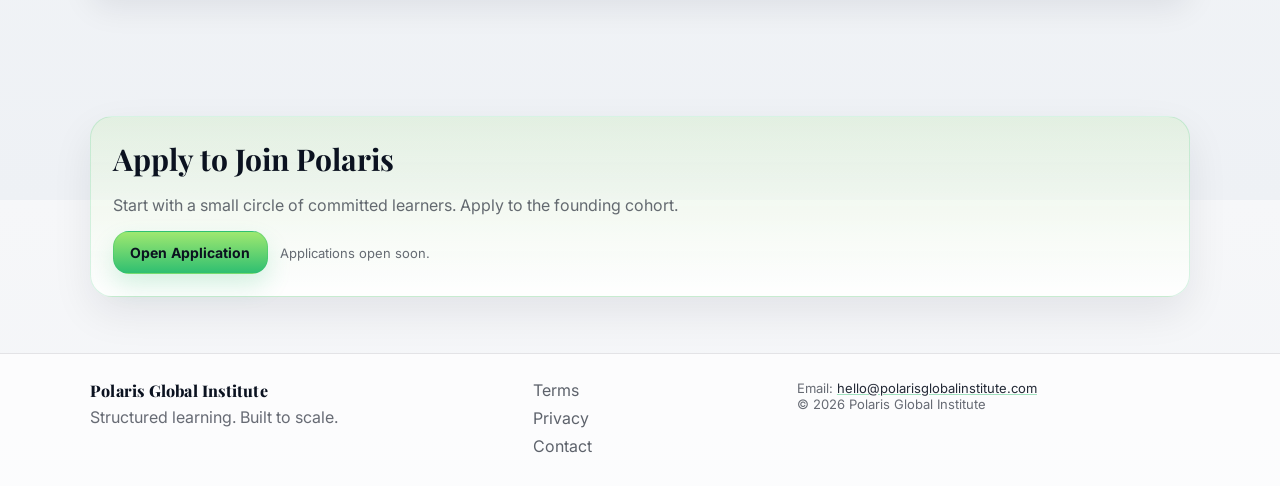
==== commit f740e8c7: "Update index.html" ====
--- a/index.html
+++ b/index.html
@@ -28,7 +28,7 @@
 
       <!-- RIGHT: logo + actions -->
       <div class="topbar__actions">
-        <!-- ✅ FIX: logo path points to /images/ -->
+        <!-- ✅ logo path points to /images/ -->
         <img class="brandLogo" src="./images/logo.png" alt="Polaris Logo" />
 
         <button id="langToggle" class="btn btn--ghost" type="button" aria-label="Switch language">العربية</button>
@@ -100,10 +100,11 @@
 
   <!-- Hero -->
   <main>
-    <section class="hero">
+    <!-- ✅ added hero--compact to allow raising content via CSS -->
+    <section class="hero hero--compact">
       <div class="wrap hero__inner">
 
-        <!-- ✅ NEW: hero grid (text + big logo) -->
+        <!-- hero grid (text + big logo) -->
         <div class="hero__grid">
           <div class="hero__content">
             <div class="hero__badge" data-i18n="badge">A Global Academic Learning Platform</div>
@@ -129,7 +130,7 @@
             </div>
           </div>
 
-          <!-- ✅ Big logo area (right in EN, left in AR automatically) -->
+          <!-- Big logo area (right in EN, left in AR automatically via CSS) -->
           <div class="hero__art" aria-label="Polaris emblem">
             <img class="heroLogo" src="./images/logo.png" alt="Polaris Logo" />
           </div>
@@ -219,7 +220,7 @@
       </div>
     </section>
 
-    <!-- ✅ How it works (HIDDEN completely until user clicks) -->
+    <!-- How it works -->
     <section class="section is-collapsed" id="how" aria-hidden="true">
       <div class="wrap">
         <div class="section__head">
--- a/styles.css
+++ b/styles.css
@@ -341,160 +341,806 @@
 
 
 /* =========================
-
-   Hero (MIT clean)
-
+   Hero (MIT clean) + BIG HERO LOGO
 ========================= */
 
 .hero{
-
   position: relative;
-
   padding: 74px 0 40px;
-
   overflow:hidden;
-
-}
-
-
+}
 
 .hero::before{
-
   content:"";
-
   position:absolute;
-
   inset: 0;
-
   background:
-
     radial-gradient(900px 520px at 70% 10%, rgba(159,232,112,.18), transparent 55%),
-
     radial-gradient(700px 420px at 20% 25%, rgba(47,191,113,.10), transparent 55%),
-
     linear-gradient(180deg, rgba(255,255,255,.78), rgba(255,255,255,0));
-
   pointer-events:none;
-
-}
-
-
+}
 
 .hero__inner{ position: relative; z-index: 2; }
 
-
-
 .hero__badge{
-
   display:inline-flex;
-
   padding: 8px 12px;
-
   border-radius: 999px;
-
   border: 1px solid rgba(11,18,32,.12);
-
   color: rgba(11,18,32,.72);
-
   background: rgba(255,255,255,.82);
-
   font-size: 13px;
-
-}
-
-
+}
 
 .hero__title{
-
   margin: 14px 0 10px;
-
   font-family: var(--serif);
-
   font-size: clamp(34px, 4.6vw, 54px);
-
   line-height: 1.06;
-
   letter-spacing: .2px;
-
-}
-
-
+}
 
 .hero__subtitle{
-
   margin: 0 0 18px;
-
   max-width: 720px;
-
   color: rgba(11,18,32,.70);
-
   font-size: 16px;
-
   line-height: 1.72;
-
-}
-
-
+}
 
 .hero__cta{
-
-  display:flex;
-
+  display:flex;
   gap:12px;
-
   flex-wrap:wrap;
-
   margin-top: 14px;
-
-}
-
-
+}
 
 /* Quick nav pills */
-
 .hero__pills{
-
   margin-top: 18px;
-
-  display:flex;
-
+  display:flex;
   gap:10px;
-
   flex-wrap:wrap;
-
-}
-
-
+}
 
 .pill{
-
   display:inline-flex;
-
   align-items:center;
-
   gap:8px;
-
   padding: 10px 12px;
-
   border-radius: 999px;
-
   border: 1px solid rgba(11,18,32,.12);
-
   background: rgba(255,255,255,.78);
-
   color: rgba(11,18,32,.82);
-
   font-weight: 700;
-
   font-size: 13px;
+  transition: background .15s ease, border-color .15s ease, transform .15s ease;
+}
+.pill:hover{
+  background: rgba(255,255,255,.94);
+  border-color: rgba(11,18,32,.16);
+}
+
+/* =========================
+   HERO GRID: Big logo (EN right / AR left)
+   Requires HTML:
+   .hero__grid > (.hero__content + .hero__art img.heroLogo)
+========================= */
+
+.hero__grid{
+  display:flex;
+  align-items:center;
+  justify-content:space-between;
+  gap: 34px;
+}
+
+.hero__content{
+  flex: 1 1 auto;
+  min-width: 0;
+}
+
+/* Logo container */
+.hero__art{
+  flex: 0 0 auto;
+  width: min(360px, 34vw);
+  display:flex;
+  justify-content: flex-end; /* EN: right */
+  align-items:center;
+}
+
+/* The hero logo itself */
+.heroLogo{
+  width: 100%;
+  max-width: 340px;
+  height: auto;
+  object-fit: contain;
+  filter: drop-shadow(0 18px 40px rgba(12,18,32,.14));
+  opacity: .98;
+}
+
+/* AR: flip hero (logo goes left) */
+html[dir="rtl"] .hero__grid{
+  flex-direction: row-reverse;
+}
+html[dir="rtl"] .hero__art{
+  justify-content: flex-start;
+}
+
+.hero__glow{
+  position:absolute;
+  inset: -30% -20% auto -20%;
+  height: 520px;
+  background:
+    radial-gradient(circle at 30% 35%, rgba(159,232,112,.20), transparent 55%),
+    radial-gradient(circle at 75% 20%, rgba(47,191,113,.14), transparent 50%);
+  filter: blur(26px);
+  z-index: 1;
+  opacity: .40;
+}
+
+/* =========================
+   Responsive hero
+========================= */
+@media (max-width: 960px){
+  .hero{ padding-top: 64px; }
+
+  .hero__grid{
+    flex-direction: column;
+    align-items:flex-start;
+  }
+  html[dir="rtl"] .hero__grid{
+    flex-direction: column; /* stacked also in AR */
+    align-items:flex-start;
+  }
+
+  .hero__art{
+    width: 100%;
+    justify-content:flex-start;
+    margin-top: 10px;
+  }
+
+  .heroLogo{
+    max-width: 260px;
+  }
+}
+
+
+/* =========================
+
+   Sections + Typography
+
+========================= */
+
+.section{ padding: 56px 0; }
+
+.h2{ font-family: var(--serif); font-size: 30px; margin: 0 0 12px; }
+
+.h3{ margin: 0 0 8px; font-size: 18px; }
+
+.p{ margin: 0 0 12px; line-height: 1.75; }
+
+.muted{ color: rgba(11,18,32,.62); }
+
+.small{ font-size: 13px; }
+
+.center{ text-align:center; }
+
+
+
+.section__head{ margin-bottom: 14px; }
+
+.section__headRow{
+
+  display:flex;
+
+  align-items:flex-end;
+
+  justify-content:space-between;
+
+  gap: 14px;
+
+  flex-wrap:wrap;
+
+}
+
+
+
+/* =========================
+
+   Catalog Filters
+
+========================= */
+
+.catalogFilters{
+
+  display:flex;
+
+  gap:10px;
+
+  flex-wrap:wrap;
+
+}
+
+
+
+.chip{
+
+  appearance:none;
+
+  border: 1px solid rgba(11,18,32,.14);
+
+  background: rgba(255,255,255,.88);
+
+  color: rgba(11,18,32,.82);
+
+  border-radius: 999px;
+
+  padding: 10px 12px;
+
+  font-weight: 750;
+
+  font-size: 13px;
+
+  cursor:pointer;
+
+  transition: background .15s ease, border-color .15s ease, transform .15s ease;
+
+}
+
+.chip:hover{
+
+  background: rgba(255,255,255,.98);
+
+  border-color: rgba(11,18,32,.18);
+
+}
+
+.chip.is-active{
+
+  border-color: rgba(47,191,113,.35);
+
+  background: linear-gradient(180deg, rgba(159,232,112,.26), rgba(47,191,113,.12));
+
+}
+
+
+
+/* =========================
+
+   Catalog Grid (cards)
+
+========================= */
+
+.catalogGrid{
+
+  display:grid;
+
+  grid-template-columns: repeat(3, minmax(0, 1fr));
+
+  gap: 12px;
+
+  margin-top: 18px;
+
+}
+
+
+
+.catalogCard{
+
+  background: rgba(255,255,255,.96);
+
+  border: 1px solid rgba(11,18,32,.10);
+
+  border-radius: 18px;
+
+  padding: 16px;
+
+  box-shadow: var(--shadow2);
+
+  min-height: 182px;
+
+  display:flex;
+
+  flex-direction:column;
+
+}
+
+
+
+.catalogTop{
+
+  display:flex;
+
+  align-items:center;
+
+  justify-content:space-between;
+
+  gap:10px;
+
+  margin-bottom: 10px;
+
+}
+
+
+
+.catalogBadge{
+
+  display:inline-flex;
+
+  font-size: 12px;
+
+  letter-spacing:.2px;
+
+  padding: 6px 10px;
+
+  border-radius: 999px;
+
+  border: 1px solid rgba(47,191,113,.25);
+
+  background: linear-gradient(180deg, rgba(159,232,112,.22), rgba(47,191,113,.10));
+
+  color: rgba(11,18,32,.85);
+
+}
+
+
+
+.catalogOrg{
+
+  font-size: 12px;
+
+  color: rgba(11,18,32,.70);
+
+  border: 1px solid rgba(11,18,32,.10);
+
+  background: rgba(255,255,255,.80);
+
+  padding: 6px 10px;
+
+  border-radius: 999px;
+
+}
+
+
+
+.metaRow{
+
+  display:flex;
+
+  gap:8px;
+
+  flex-wrap:wrap;
+
+  margin-top: auto;
+
+}
+
+
+
+.meta{
+
+  font-size: 12px;
+
+  color: rgba(11,18,32,.70);
+
+  border: 1px solid rgba(11,18,32,.10);
+
+  background: rgba(255,255,255,.84);
+
+  padding: 6px 10px;
+
+  border-radius: 999px;
+
+}
+
+
+
+.cardActions{
+
+  display:flex;
+
+  gap:10px;
+
+  flex-wrap:wrap;
+
+  margin-top: 12px;
+
+}
+
+
+
+/* =========================
+
+   How it works (FIX)
+
+   ✅ التحكم بالإخفاء يكون على القسم #how نفسه
+
+   ✅ لا نخفي .howGrid من CSS حتى ما يطلع “نص نصف مفتوح”
+
+========================= */
+
+#how{
+
+  display: none; /* closed by default */
+
+}
+
+
+
+.howGrid{
+
+  display:grid;
+
+  grid-template-columns: repeat(3, minmax(0, 1fr));
+
+  gap: 12px;
+
+  margin-top: 16px;
+
+}
+
+
+
+.howCard{
+
+  background: rgba(255,255,255,.96);
+
+  border: 1px solid rgba(11,18,32,.10);
+
+  border-radius: 18px;
+
+  padding: 16px;
+
+  box-shadow: var(--shadow2);
+
+}
+
+
+
+.howNum{
+
+  width: 44px;
+
+  height: 44px;
+
+  border-radius: 14px;
+
+  display:flex;
+
+  align-items:center;
+
+  justify-content:center;
+
+  font-weight: 900;
+
+  color: #0b1220;
+
+  background: linear-gradient(180deg, var(--primary1), var(--primary2));
+
+  box-shadow: 0 10px 22px rgba(47,191,113,.18);
+
+  margin-bottom: 10px;
+
+}
+
+
+
+/* =========================
+
+   Fellowship Accordion
+
+========================= */
+
+.accordionStack{
+
+  display:flex;
+
+  flex-direction:column;
+
+  gap: 10px;
+
+  margin-top: 14px;
+
+}
+
+
+
+.acc{
+
+  border-radius: 18px;
+
+  border: 1px solid rgba(11,18,32,.10);
+
+  background: rgba(255,255,255,.96);
+
+  overflow:hidden;
+
+  box-shadow: 0 14px 32px rgba(12,18,32,.08);
+
+}
+
+
+
+.acc__sum{
+
+  list-style: none;
+
+  cursor:pointer;
+
+  display:flex;
+
+  align-items:center;
+
+  justify-content:space-between;
+
+  gap: 12px;
+
+  padding: 14px 16px;
+
+}
+
+.acc__sum::-webkit-details-marker{ display:none; }
+
+
+
+.acc__title{ font-weight: 800; letter-spacing: .2px; }
+
+.acc__meta{ color: rgba(11,18,32,.60); font-size: 13px; }
+
+
+
+.acc[open]{
+
+  border-color: rgba(47,191,113,.22);
+
+  box-shadow: 0 16px 36px rgba(47,191,113,.10);
+
+}
+
+
+
+.acc__body{ padding: 0 16px 14px; }
+
+
+
+/* =========================
+
+   Apply
+
+========================= */
+
+.apply{ padding-top: 10px; }
+
+
+
+.apply__box{
+
+  border: 1px solid rgba(47,191,113,.18);
+
+  background: linear-gradient(180deg, rgba(159,232,112,.14), rgba(255,255,255,.86));
+
+  border-radius: 22px;
+
+  padding: 22px;
+
+  box-shadow: 0 16px 40px rgba(12,18,32,.08);
+
+}
+
+
+
+.apply__cta{
+
+  display:flex;
+
+  align-items:center;
+
+  gap:12px;
+
+  flex-wrap:wrap;
+
+  margin-top: 12px;
+
+}
+
+
+
+/* =========================
+
+   Footer
+
+========================= */
+
+.footer{
+
+  border-top: 1px solid rgba(11,18,32,.10);
+
+  padding: 26px 0 30px;
+
+  background: rgba(255,255,255,.72);
+
+}
+
+
+
+.footer__inner{
+
+  display:grid;
+
+  grid-template-columns: 1.2fr .7fr 1.1fr;
+
+  gap: 14px;
+
+  align-items:start;
+
+}
+
+
+
+.footer__brand{ font-family: var(--serif); font-weight:800; letter-spacing:.2px; }
+
+.footer__tag{ color: rgba(11,18,32,.62); margin-top: 6px; }
+
+
+
+.footer__links{
+
+  display:flex;
+
+  flex-direction:column;
+
+  gap: 8px;
+
+  color: rgba(11,18,32,.66);
+
+}
+
+.footer__links a:hover{ color: var(--text); }
+
+.link{
+
+  color: rgba(11,18,32,.90);
+
+  text-decoration: underline;
+
+  text-decoration-color: rgba(47,191,113,.45);
+
+}
+
+
+
+/* =========================
+
+   MENU (Drawer)
+
+========================= */
+
+.menu{
+
+  position: fixed;
+
+  top: 0;
+
+  right: 0;
+
+  height: 100dvh;
+
+  width: min(360px, 88vw);
+
+  background: rgba(255,255,255,.96);
+
+  border-left: 1px solid rgba(11,18,32,.10);
+
+  transform: translateX(110%);
+
+  transition: transform .22s ease;
+
+  z-index: 60;
+
+  backdrop-filter: blur(14px);
+
+  -webkit-backdrop-filter: blur(14px);
+
+}
+
+.menu.is-open{ transform: translateX(0); }
+
+
+
+.menu__inner{
+
+  padding: 18px;
+
+  display:flex;
+
+  flex-direction:column;
+
+  height:100%;
+
+}
+
+
+
+.menu__head{
+
+  display:flex;
+
+  align-items:center;
+
+  justify-content:space-between;
+
+  padding-bottom: 10px;
+
+  border-bottom: 1px solid rgba(11,18,32,.10);
+
+}
+
+.menu__title{
+
+  font-family: var(--serif);
+
+  font-weight:800;
+
+  letter-spacing:.2px;
+
+}
+
+
+
+.menu__close{
+
+  width: 38px;
+
+  height: 38px;
+
+  border-radius: 12px;
+
+  border: 1px solid rgba(11,18,32,.10);
+
+  background: rgba(11,18,32,.04);
+
+  color: var(--text);
+
+  cursor:pointer;
+
+}
+
+
+
+.menu__nav{
+
+  padding-top: 14px;
+
+  display:flex;
+
+  flex-direction:column;
+
+  gap: 10px;
+
+}
+
+
+
+.menu__link{
+
+  padding: 12px 12px;
+
+  border-radius: 14px;
+
+  border: 1px solid rgba(11,18,32,.10);
+
+  background: rgba(255,255,255,.90);
+
+  color: rgba(11,18,32,.85);
 
   transition: background .15s ease, border-color .15s ease;
 
 }
 
-.pill:hover{
-
-  background: rgba(255,255,255,.94);
+.menu__link:hover{
+
+  background: rgba(255,255,255,1);
 
   border-color: rgba(11,18,32,.16);
 
@@ -502,798 +1148,132 @@
 
 
 
-.hero__glow{
-
-  position:absolute;
-
-  inset: -30% -20% auto -20%;
-
-  height: 520px;
-
-  background:
-
-    radial-gradient(circle at 30% 35%, rgba(159,232,112,.20), transparent 55%),
-
-    radial-gradient(circle at 75% 20%, rgba(47,191,113,.14), transparent 50%);
-
-  filter: blur(26px);
-
-  z-index: 1;
-
-  opacity: .40;
-
-}
-
-
-
-/* =========================
-
-   Sections + Typography
-
-========================= */
-
-.section{ padding: 56px 0; }
-
-.h2{ font-family: var(--serif); font-size: 30px; margin: 0 0 12px; }
-
-.h3{ margin: 0 0 8px; font-size: 18px; }
-
-.p{ margin: 0 0 12px; line-height: 1.75; }
-
-.muted{ color: rgba(11,18,32,.62); }
-
-.small{ font-size: 13px; }
-
-.center{ text-align:center; }
-
-
-
-.section__head{ margin-bottom: 14px; }
-
-.section__headRow{
-
-  display:flex;
-
-  align-items:flex-end;
+.menu__link--primary{
+
+  border-color: rgba(47,191,113,.22);
+
+  background: linear-gradient(180deg, rgba(159,232,112,.22), rgba(47,191,113,.10));
+
+}
+
+
+
+.menu__divider{
+
+  height: 1px;
+
+  background: rgba(11,18,32,.10);
+
+  margin: 6px 0;
+
+  opacity: .9;
+
+}
+
+
+
+.menu__footer{ margin-top: auto; padding-top: 12px; }
+
+
+
+.menuBackdrop{
+
+  position: fixed;
+
+  inset: 0;
+
+  background: rgba(0,0,0,.35);
+
+  z-index: 55;
+
+  opacity: 0;
+
+  pointer-events: none;
+
+  transition: opacity .18s ease;
+
+}
+
+.menuBackdrop.is-open{
+
+  opacity: 1;
+
+  pointer-events: auto;
+
+}
+
+
+
+/* =========================
+
+   MENU Accordion (About inside Menu)
+
+========================= */
+
+.menu__accordion{
+
+  width: 100%;
+
+  display:flex;
+
+  align-items:center;
 
   justify-content:space-between;
 
-  gap: 14px;
-
-  flex-wrap:wrap;
-
-}
-
-
-
-/* =========================
-
-   Catalog Filters
-
-========================= */
-
-.catalogFilters{
-
-  display:flex;
-
-  gap:10px;
-
-  flex-wrap:wrap;
-
-}
-
-
-
-.chip{
-
-  appearance:none;
-
-  border: 1px solid rgba(11,18,32,.14);
-
-  background: rgba(255,255,255,.88);
-
-  color: rgba(11,18,32,.82);
-
-  border-radius: 999px;
-
-  padding: 10px 12px;
-
-  font-weight: 750;
-
-  font-size: 13px;
+  gap:12px;
+
+  padding: 12px 12px;
+
+  border-radius: 14px;
+
+  border: 1px solid rgba(11,18,32,.10);
+
+  background: rgba(255,255,255,.90);
+
+  color: rgba(11,18,32,.88);
 
   cursor:pointer;
 
-  transition: background .15s ease, border-color .15s ease, transform .15s ease;
-
-}
-
-.chip:hover{
-
-  background: rgba(255,255,255,.98);
-
-  border-color: rgba(11,18,32,.18);
-
-}
-
-.chip.is-active{
-
-  border-color: rgba(47,191,113,.35);
-
-  background: linear-gradient(180deg, rgba(159,232,112,.26), rgba(47,191,113,.12));
-
-}
-
-
-
-/* =========================
-
-   Catalog Grid (cards)
-
-========================= */
-
-.catalogGrid{
-
-  display:grid;
-
-  grid-template-columns: repeat(3, minmax(0, 1fr));
-
-  gap: 12px;
-
-  margin-top: 18px;
-
-}
-
-
-
-.catalogCard{
-
-  background: rgba(255,255,255,.96);
+}
+
+.menu__accordion:hover{
+
+  background: rgba(255,255,255,1);
+
+  border-color: rgba(11,18,32,.16);
+
+}
+
+
+
+.menu__accordionIcon{
+
+  opacity:.85;
+
+  transition: transform .18s ease;
+
+}
+
+.menu__accordion[aria-expanded="true"] .menu__accordionIcon{
+
+  transform: rotate(180deg);
+
+}
+
+
+
+.menu__accordionPanel{ padding-top: 10px; }
+
+
+
+.menu__aboutCard{
+
+  background: rgba(11,18,32,.03);
 
   border: 1px solid rgba(11,18,32,.10);
 
-  border-radius: 18px;
-
-  padding: 16px;
-
-  box-shadow: var(--shadow2);
-
-  min-height: 182px;
-
-  display:flex;
-
-  flex-direction:column;
-
-}
-
-
-
-.catalogTop{
-
-  display:flex;
-
-  align-items:center;
-
-  justify-content:space-between;
-
-  gap:10px;
-
-  margin-bottom: 10px;
-
-}
-
-
-
-.catalogBadge{
-
-  display:inline-flex;
-
-  font-size: 12px;
-
-  letter-spacing:.2px;
-
-  padding: 6px 10px;
-
-  border-radius: 999px;
-
-  border: 1px solid rgba(47,191,113,.25);
-
-  background: linear-gradient(180deg, rgba(159,232,112,.22), rgba(47,191,113,.10));
-
-  color: rgba(11,18,32,.85);
-
-}
-
-
-
-.catalogOrg{
-
-  font-size: 12px;
-
-  color: rgba(11,18,32,.70);
-
-  border: 1px solid rgba(11,18,32,.10);
-
-  background: rgba(255,255,255,.80);
-
-  padding: 6px 10px;
-
-  border-radius: 999px;
-
-}
-
-
-
-.metaRow{
-
-  display:flex;
-
-  gap:8px;
-
-  flex-wrap:wrap;
-
-  margin-top: auto;
-
-}
-
-
-
-.meta{
-
-  font-size: 12px;
-
-  color: rgba(11,18,32,.70);
-
-  border: 1px solid rgba(11,18,32,.10);
-
-  background: rgba(255,255,255,.84);
-
-  padding: 6px 10px;
-
-  border-radius: 999px;
-
-}
-
-
-
-.cardActions{
-
-  display:flex;
-
-  gap:10px;
-
-  flex-wrap:wrap;
-
-  margin-top: 12px;
-
-}
-
-
-
-/* =========================
-
-   How it works (FIX)
-
-   ✅ التحكم بالإخفاء يكون على القسم #how نفسه
-
-   ✅ لا نخفي .howGrid من CSS حتى ما يطلع “نص نصف مفتوح”
-
-========================= */
-
-#how{
-
-  display: none; /* closed by default */
-
-}
-
-
-
-.howGrid{
-
-  display:grid;
-
-  grid-template-columns: repeat(3, minmax(0, 1fr));
-
-  gap: 12px;
-
-  margin-top: 16px;
-
-}
-
-
-
-.howCard{
-
-  background: rgba(255,255,255,.96);
-
-  border: 1px solid rgba(11,18,32,.10);
-
-  border-radius: 18px;
-
-  padding: 16px;
-
-  box-shadow: var(--shadow2);
-
-}
-
-
-
-.howNum{
-
-  width: 44px;
-
-  height: 44px;
-
   border-radius: 14px;
 
-  display:flex;
-
-  align-items:center;
-
-  justify-content:center;
-
-  font-weight: 900;
-
-  color: #0b1220;
-
-  background: linear-gradient(180deg, var(--primary1), var(--primary2));
-
-  box-shadow: 0 10px 22px rgba(47,191,113,.18);
-
-  margin-bottom: 10px;
-
-}
-
-
-
-/* =========================
-
-   Fellowship Accordion
-
-========================= */
-
-.accordionStack{
-
-  display:flex;
-
-  flex-direction:column;
-
-  gap: 10px;
-
-  margin-top: 14px;
-
-}
-
-
-
-.acc{
-
-  border-radius: 18px;
-
-  border: 1px solid rgba(11,18,32,.10);
-
-  background: rgba(255,255,255,.96);
-
-  overflow:hidden;
-
-  box-shadow: 0 14px 32px rgba(12,18,32,.08);
-
-}
-
-
-
-.acc__sum{
-
-  list-style: none;
-
-  cursor:pointer;
-
-  display:flex;
-
-  align-items:center;
-
-  justify-content:space-between;
-
-  gap: 12px;
-
-  padding: 14px 16px;
-
-}
-
-.acc__sum::-webkit-details-marker{ display:none; }
-
-
-
-.acc__title{ font-weight: 800; letter-spacing: .2px; }
-
-.acc__meta{ color: rgba(11,18,32,.60); font-size: 13px; }
-
-
-
-.acc[open]{
-
-  border-color: rgba(47,191,113,.22);
-
-  box-shadow: 0 16px 36px rgba(47,191,113,.10);
-
-}
-
-
-
-.acc__body{ padding: 0 16px 14px; }
-
-
-
-/* =========================
-
-   Apply
-
-========================= */
-
-.apply{ padding-top: 10px; }
-
-
-
-.apply__box{
-
-  border: 1px solid rgba(47,191,113,.18);
-
-  background: linear-gradient(180deg, rgba(159,232,112,.14), rgba(255,255,255,.86));
-
-  border-radius: 22px;
-
-  padding: 22px;
-
-  box-shadow: 0 16px 40px rgba(12,18,32,.08);
-
-}
-
-
-
-.apply__cta{
-
-  display:flex;
-
-  align-items:center;
-
-  gap:12px;
-
-  flex-wrap:wrap;
-
-  margin-top: 12px;
-
-}
-
-
-
-/* =========================
-
-   Footer
-
-========================= */
-
-.footer{
-
-  border-top: 1px solid rgba(11,18,32,.10);
-
-  padding: 26px 0 30px;
-
-  background: rgba(255,255,255,.72);
-
-}
-
-
-
-.footer__inner{
-
-  display:grid;
-
-  grid-template-columns: 1.2fr .7fr 1.1fr;
-
-  gap: 14px;
-
-  align-items:start;
-
-}
-
-
-
-.footer__brand{ font-family: var(--serif); font-weight:800; letter-spacing:.2px; }
-
-.footer__tag{ color: rgba(11,18,32,.62); margin-top: 6px; }
-
-
-
-.footer__links{
-
-  display:flex;
-
-  flex-direction:column;
-
-  gap: 8px;
-
-  color: rgba(11,18,32,.66);
-
-}
-
-.footer__links a:hover{ color: var(--text); }
-
-.link{
-
-  color: rgba(11,18,32,.90);
-
-  text-decoration: underline;
-
-  text-decoration-color: rgba(47,191,113,.45);
-
-}
-
-
-
-/* =========================
-
-   MENU (Drawer)
-
-========================= */
-
-.menu{
-
-  position: fixed;
-
-  top: 0;
-
-  right: 0;
-
-  height: 100dvh;
-
-  width: min(360px, 88vw);
-
-  background: rgba(255,255,255,.96);
-
-  border-left: 1px solid rgba(11,18,32,.10);
-
-  transform: translateX(110%);
-
-  transition: transform .22s ease;
-
-  z-index: 60;
-
-  backdrop-filter: blur(14px);
-
-  -webkit-backdrop-filter: blur(14px);
-
-}
-
-.menu.is-open{ transform: translateX(0); }
-
-
-
-.menu__inner{
-
-  padding: 18px;
-
-  display:flex;
-
-  flex-direction:column;
-
-  height:100%;
-
-}
-
-
-
-.menu__head{
-
-  display:flex;
-
-  align-items:center;
-
-  justify-content:space-between;
-
-  padding-bottom: 10px;
-
-  border-bottom: 1px solid rgba(11,18,32,.10);
-
-}
-
-.menu__title{
-
-  font-family: var(--serif);
-
-  font-weight:800;
-
-  letter-spacing:.2px;
-
-}
-
-
-
-.menu__close{
-
-  width: 38px;
-
-  height: 38px;
-
-  border-radius: 12px;
-
-  border: 1px solid rgba(11,18,32,.10);
-
-  background: rgba(11,18,32,.04);
-
-  color: var(--text);
-
-  cursor:pointer;
-
-}
-
-
-
-.menu__nav{
-
-  padding-top: 14px;
-
-  display:flex;
-
-  flex-direction:column;
-
-  gap: 10px;
-
-}
-
-
-
-.menu__link{
-
-  padding: 12px 12px;
-
-  border-radius: 14px;
-
-  border: 1px solid rgba(11,18,32,.10);
-
-  background: rgba(255,255,255,.90);
-
-  color: rgba(11,18,32,.85);
-
-  transition: background .15s ease, border-color .15s ease;
-
-}
-
-.menu__link:hover{
-
-  background: rgba(255,255,255,1);
-
-  border-color: rgba(11,18,32,.16);
-
-}
-
-
-
-.menu__link--primary{
-
-  border-color: rgba(47,191,113,.22);
-
-  background: linear-gradient(180deg, rgba(159,232,112,.22), rgba(47,191,113,.10));
-
-}
-
-
-
-.menu__divider{
-
-  height: 1px;
-
-  background: rgba(11,18,32,.10);
-
-  margin: 6px 0;
-
-  opacity: .9;
-
-}
-
-
-
-.menu__footer{ margin-top: auto; padding-top: 12px; }
-
-
-
-.menuBackdrop{
-
-  position: fixed;
-
-  inset: 0;
-
-  background: rgba(0,0,0,.35);
-
-  z-index: 55;
-
-  opacity: 0;
-
-  pointer-events: none;
-
-  transition: opacity .18s ease;
-
-}
-
-.menuBackdrop.is-open{
-
-  opacity: 1;
-
-  pointer-events: auto;
-
-}
-
-
-
-/* =========================
-
-   MENU Accordion (About inside Menu)
-
-========================= */
-
-.menu__accordion{
-
-  width: 100%;
-
-  display:flex;
-
-  align-items:center;
-
-  justify-content:space-between;
-
-  gap:12px;
-
-  padding: 12px 12px;
-
-  border-radius: 14px;
-
-  border: 1px solid rgba(11,18,32,.10);
-
-  background: rgba(255,255,255,.90);
-
-  color: rgba(11,18,32,.88);
-
-  cursor:pointer;
-
-}
-
-.menu__accordion:hover{
-
-  background: rgba(255,255,255,1);
-
-  border-color: rgba(11,18,32,.16);
-
-}
-
-
-
-.menu__accordionIcon{
-
-  opacity:.85;
-
-  transition: transform .18s ease;
-
-}
-
-.menu__accordion[aria-expanded="true"] .menu__accordionIcon{
-
-  transform: rotate(180deg);
-
-}
-
-
-
-.menu__accordionPanel{ padding-top: 10px; }
-
-
-
-.menu__aboutCard{
-
-  background: rgba(11,18,32,.03);
-
-  border: 1px solid rgba(11,18,32,.10);
-
-  border-radius: 14px;
-
   padding: 12px;
 
 }
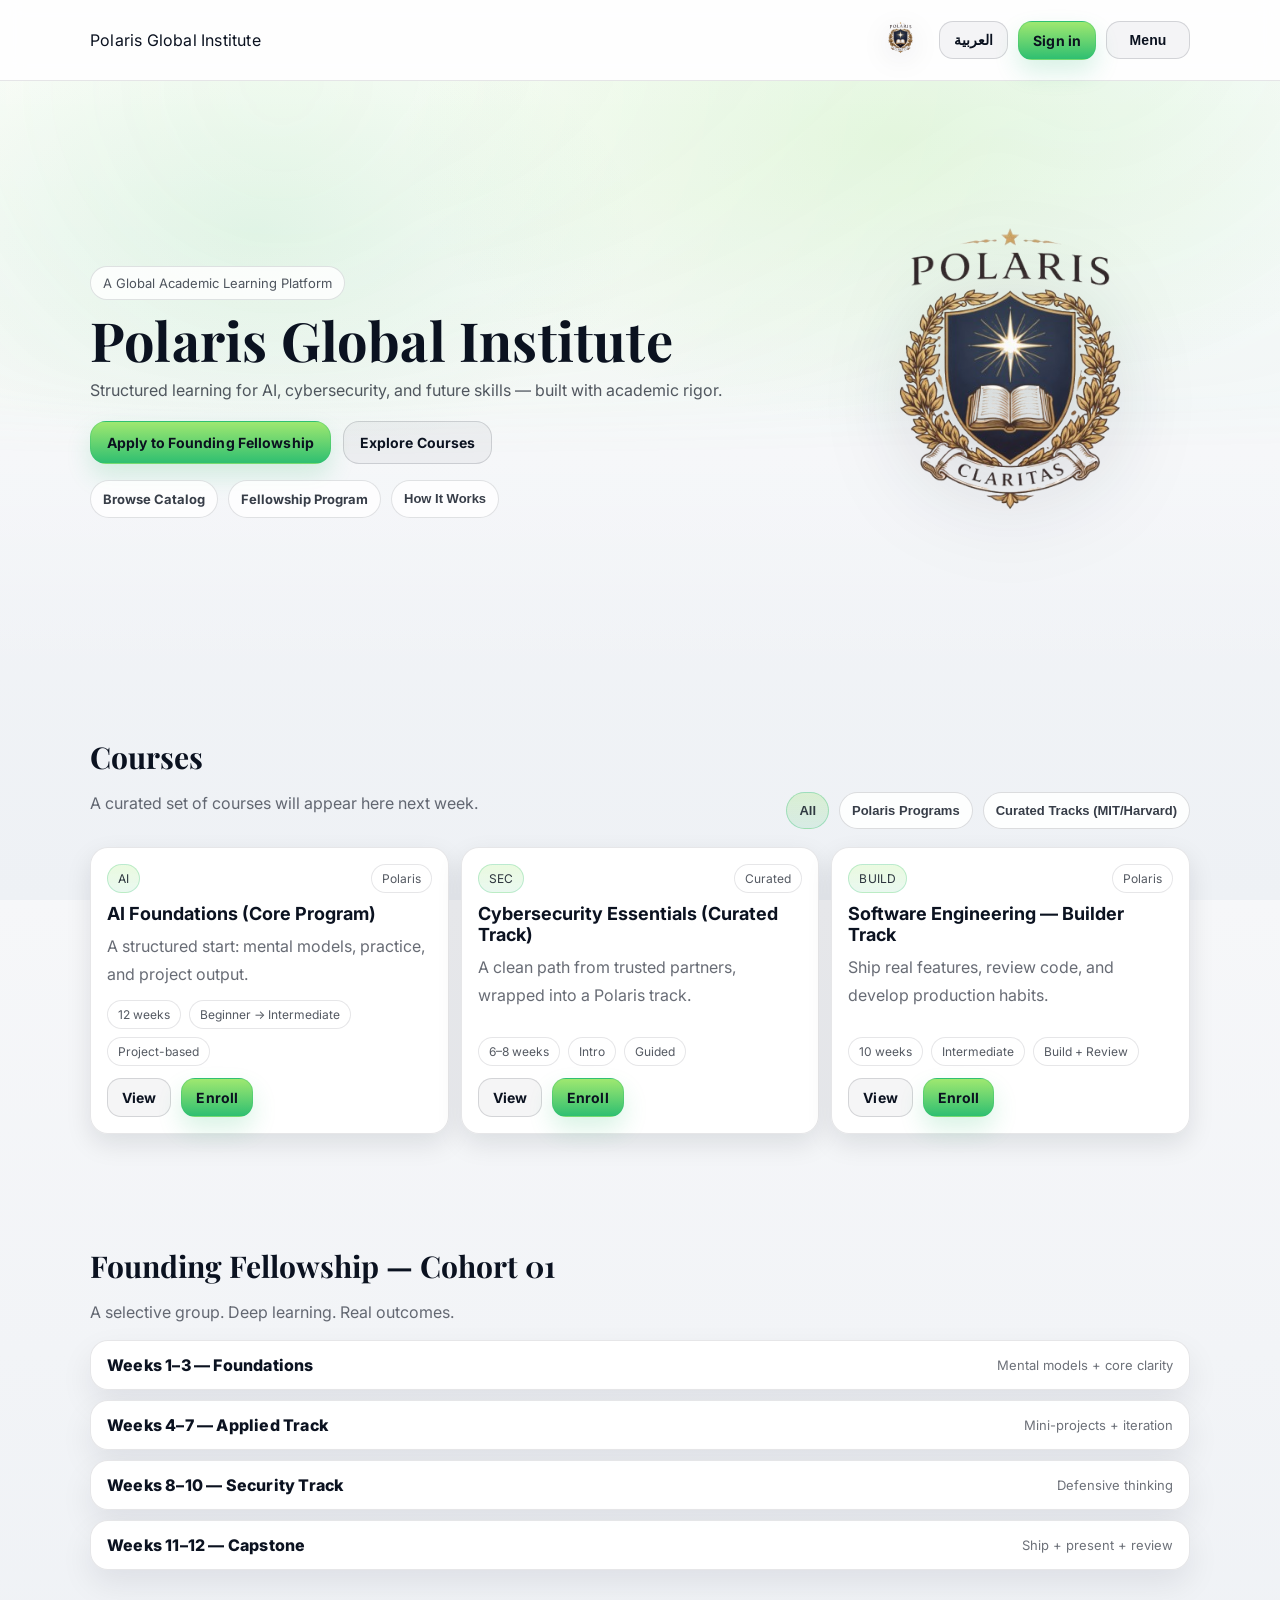
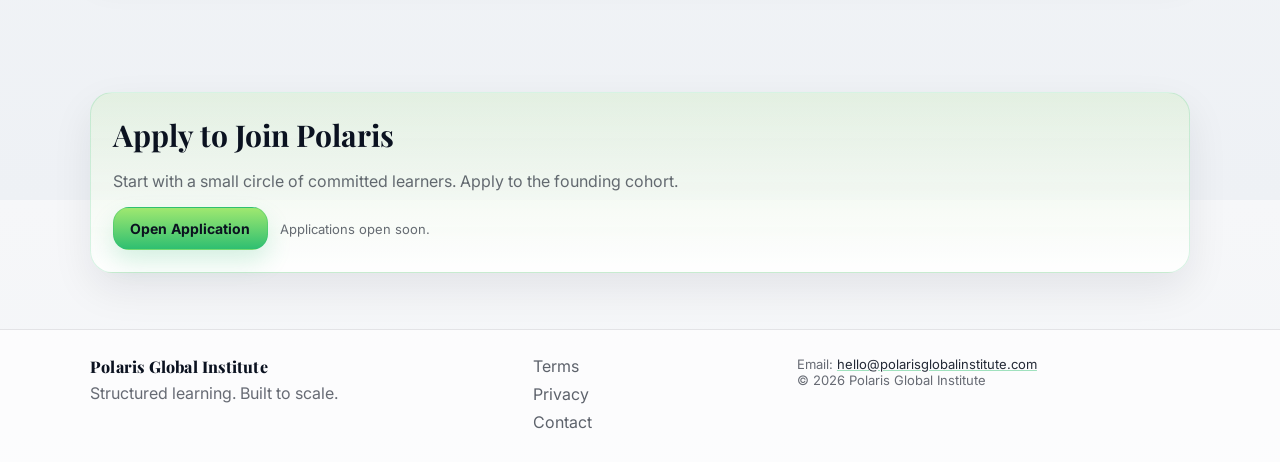
==== commit 9ab3260d: "Update index.html" ====
--- a/index.html
+++ b/index.html
@@ -17,13 +17,9 @@
   <!-- Top Bar -->
   <header class="topbar">
     <div class="wrap topbar__inner">
-      <!-- LEFT: Brand (STATIC, changes only by language toggle) -->
-      <a class="brand" href="./index.html" aria-label="Polaris Global Institute">
-        <span class="brand__mark" aria-hidden="true">✦</span>
-
-        <span id="brandTyping" class="brand__typing" data-i18n="brand_name" aria-live="polite">
-          Polaris Global Institute
-        </span>
+      <!-- ✅ LEFT: Brand link kept for accessibility, but no visible text (removes “Polari…” issue on mobile) -->
+      <a class="brand brand--empty" href="./index.html" aria-label="Polaris Global Institute">
+        <span class="sr-only">Polaris Global Institute</span>
       </a>
 
       <!-- RIGHT: logo + actions -->
--- a/styles.css
+++ b/styles.css
@@ -341,1054 +341,1266 @@
 
 
 /* =========================
-   Hero (MIT clean) + BIG HERO LOGO
+
+   Hero (MIT clean) + BIG HERO LOGO (printed / no frame)
+
 ========================= */
 
 .hero{
+
   position: relative;
+
   padding: 74px 0 40px;
+
   overflow:hidden;
-}
+
+}
+
+
+
+/* ✅ Raise Hero when using hero--compact (you already added it in HTML) */
+
+.hero.hero--compact{
+
+  padding: 56px 0 34px; /* was 74/40 -> now higher */
+
+}
+
+
 
 .hero::before{
+
   content:"";
+
   position:absolute;
+
   inset: 0;
+
   background:
+
     radial-gradient(900px 520px at 70% 10%, rgba(159,232,112,.18), transparent 55%),
+
     radial-gradient(700px 420px at 20% 25%, rgba(47,191,113,.10), transparent 55%),
+
     linear-gradient(180deg, rgba(255,255,255,.78), rgba(255,255,255,0));
+
   pointer-events:none;
-}
+
+}
+
+
 
 .hero__inner{ position: relative; z-index: 2; }
 
+
+
 .hero__badge{
+
   display:inline-flex;
+
   padding: 8px 12px;
+
   border-radius: 999px;
+
   border: 1px solid rgba(11,18,32,.12);
+
   color: rgba(11,18,32,.72);
+
   background: rgba(255,255,255,.82);
+
   font-size: 13px;
-}
+
+}
+
+
 
 .hero__title{
-  margin: 14px 0 10px;
+
+  margin: 12px 0 8px; /* slightly tighter */
+
   font-family: var(--serif);
+
   font-size: clamp(34px, 4.6vw, 54px);
+
   line-height: 1.06;
+
   letter-spacing: .2px;
-}
+
+}
+
+
 
 .hero__subtitle{
-  margin: 0 0 18px;
+
+  margin: 0 0 16px; /* slightly tighter */
+
   max-width: 720px;
+
   color: rgba(11,18,32,.70);
+
   font-size: 16px;
+
   line-height: 1.72;
-}
+
+}
+
+
 
 .hero__cta{
-  display:flex;
+
+  display:flex;
+
   gap:12px;
+
   flex-wrap:wrap;
+
+  margin-top: 12px; /* tighter */
+
+}
+
+
+
+/* Quick nav pills */
+
+.hero__pills{
+
+  margin-top: 16px; /* tighter */
+
+  display:flex;
+
+  gap:10px;
+
+  flex-wrap:wrap;
+
+}
+
+
+
+.pill{
+
+  display:inline-flex;
+
+  align-items:center;
+
+  gap:8px;
+
+  padding: 10px 12px;
+
+  border-radius: 999px;
+
+  border: 1px solid rgba(11,18,32,.12);
+
+  background: rgba(255,255,255,.78);
+
+  color: rgba(11,18,32,.82);
+
+  font-weight: 700;
+
+  font-size: 13px;
+
+  transition: background .15s ease, border-color .15s ease, transform .15s ease;
+
+}
+
+.pill:hover{
+
+  background: rgba(255,255,255,.94);
+
+  border-color: rgba(11,18,32,.16);
+
+}
+
+
+
+/* =========================
+
+   HERO GRID: Big logo (EN right / AR left)
+
+========================= */
+
+.hero__grid{
+
+  display:flex;
+
+  align-items:center;
+
+  justify-content:space-between;
+
+  gap: 34px;
+
+}
+
+
+
+.hero__content{
+
+  flex: 1 1 auto;
+
+  min-width: 0;
+
+}
+
+
+
+/* Logo container */
+
+.hero__art{
+
+  flex: 0 0 auto;
+
+  width: min(360px, 34vw);
+
+  display:flex;
+
+  justify-content: flex-end; /* EN: right */
+
+  align-items:center;
+
+
+
+  /* ✅ prepare for printed logo */
+
+  position: relative;
+
+  min-height: 260px; /* gives space to show watermark nicely */
+
+}
+
+
+
+/*
+
+  ✅ Print logo with CSS (no frame)
+
+  - mix-blend-mode helps remove any “white square” feeling
+
+  - opacity keeps it classy
+
+*/
+
+.hero__art::before{
+
+  content:"";
+
+  position:absolute;
+
+  inset: 0;
+
+  background: url("./images/logo.png") center / contain no-repeat;
+
+
+
+  /* “printed” look */
+
+  opacity: .92;
+
+  mix-blend-mode: multiply;
+
+  filter: drop-shadow(0 18px 40px rgba(12,18,32,.14));
+
+  pointer-events:none;
+
+}
+
+
+
+/* Keep the <img> only for loading/SEO, hide it visually */
+
+.heroLogo{
+
+  width: 100%;
+
+  max-width: 340px;
+
+  height: auto;
+
+  object-fit: contain;
+
+  opacity: 0;            /* ✅ hidden */
+
+  pointer-events:none;
+
+}
+
+
+
+/* AR: flip hero (logo goes left) */
+
+html[dir="rtl"] .hero__grid{
+
+  flex-direction: row-reverse;
+
+}
+
+html[dir="rtl"] .hero__art{
+
+  justify-content: flex-start;
+
+}
+
+
+
+.hero__glow{
+
+  position:absolute;
+
+  inset: -30% -20% auto -20%;
+
+  height: 520px;
+
+  background:
+
+    radial-gradient(circle at 30% 35%, rgba(159,232,112,.20), transparent 55%),
+
+    radial-gradient(circle at 75% 20%, rgba(47,191,113,.14), transparent 50%);
+
+  filter: blur(26px);
+
+  z-index: 1;
+
+  opacity: .40;
+
+}
+
+
+
+/* =========================
+
+   Responsive hero
+
+========================= */
+
+@media (max-width: 960px){
+
+  .hero{ padding-top: 64px; }
+
+  .hero.hero--compact{ padding: 50px 0 30px; }
+
+
+
+  .hero__grid{
+
+    flex-direction: column;
+
+    align-items:flex-start;
+
+  }
+
+  html[dir="rtl"] .hero__grid{
+
+    flex-direction: column;
+
+    align-items:flex-start;
+
+  }
+
+
+
+  .hero__art{
+
+    width: 100%;
+
+    justify-content:flex-start;
+
+    margin-top: 8px;
+
+    min-height: 220px;
+
+  }
+
+
+
+  .heroLogo{
+
+    max-width: 260px;
+
+  }
+
+}
+
+
+
+/* =========================
+
+   Sections + Typography
+
+========================= */
+
+.section{ padding: 56px 0; }
+
+.h2{ font-family: var(--serif); font-size: 30px; margin: 0 0 12px; }
+
+.h3{ margin: 0 0 8px; font-size: 18px; }
+
+.p{ margin: 0 0 12px; line-height: 1.75; }
+
+.muted{ color: rgba(11,18,32,.62); }
+
+.small{ font-size: 13px; }
+
+.center{ text-align:center; }
+
+
+
+.section__head{ margin-bottom: 14px; }
+
+.section__headRow{
+
+  display:flex;
+
+  align-items:flex-end;
+
+  justify-content:space-between;
+
+  gap: 14px;
+
+  flex-wrap:wrap;
+
+}
+
+
+
+/* =========================
+
+   Catalog Filters
+
+========================= */
+
+.catalogFilters{
+
+  display:flex;
+
+  gap:10px;
+
+  flex-wrap:wrap;
+
+}
+
+
+
+.chip{
+
+  appearance:none;
+
+  border: 1px solid rgba(11,18,32,.14);
+
+  background: rgba(255,255,255,.88);
+
+  color: rgba(11,18,32,.82);
+
+  border-radius: 999px;
+
+  padding: 10px 12px;
+
+  font-weight: 750;
+
+  font-size: 13px;
+
+  cursor:pointer;
+
+  transition: background .15s ease, border-color .15s ease, transform .15s ease;
+
+}
+
+.chip:hover{
+
+  background: rgba(255,255,255,.98);
+
+  border-color: rgba(11,18,32,.18);
+
+}
+
+.chip.is-active{
+
+  border-color: rgba(47,191,113,.35);
+
+  background: linear-gradient(180deg, rgba(159,232,112,.26), rgba(47,191,113,.12));
+
+}
+
+
+
+/* =========================
+
+   Catalog Grid (cards)
+
+========================= */
+
+.catalogGrid{
+
+  display:grid;
+
+  grid-template-columns: repeat(3, minmax(0, 1fr));
+
+  gap: 12px;
+
+  margin-top: 18px;
+
+}
+
+
+
+.catalogCard{
+
+  background: rgba(255,255,255,.96);
+
+  border: 1px solid rgba(11,18,32,.10);
+
+  border-radius: 18px;
+
+  padding: 16px;
+
+  box-shadow: var(--shadow2);
+
+  min-height: 182px;
+
+  display:flex;
+
+  flex-direction:column;
+
+}
+
+
+
+.catalogTop{
+
+  display:flex;
+
+  align-items:center;
+
+  justify-content:space-between;
+
+  gap:10px;
+
+  margin-bottom: 10px;
+
+}
+
+
+
+.catalogBadge{
+
+  display:inline-flex;
+
+  font-size: 12px;
+
+  letter-spacing:.2px;
+
+  padding: 6px 10px;
+
+  border-radius: 999px;
+
+  border: 1px solid rgba(47,191,113,.25);
+
+  background: linear-gradient(180deg, rgba(159,232,112,.22), rgba(47,191,113,.10));
+
+  color: rgba(11,18,32,.85);
+
+}
+
+
+
+.catalogOrg{
+
+  font-size: 12px;
+
+  color: rgba(11,18,32,.70);
+
+  border: 1px solid rgba(11,18,32,.10);
+
+  background: rgba(255,255,255,.80);
+
+  padding: 6px 10px;
+
+  border-radius: 999px;
+
+}
+
+
+
+.metaRow{
+
+  display:flex;
+
+  gap:8px;
+
+  flex-wrap:wrap;
+
+  margin-top: auto;
+
+}
+
+
+
+.meta{
+
+  font-size: 12px;
+
+  color: rgba(11,18,32,.70);
+
+  border: 1px solid rgba(11,18,32,.10);
+
+  background: rgba(255,255,255,.84);
+
+  padding: 6px 10px;
+
+  border-radius: 999px;
+
+}
+
+
+
+.cardActions{
+
+  display:flex;
+
+  gap:10px;
+
+  flex-wrap:wrap;
+
+  margin-top: 12px;
+
+}
+
+
+
+/* =========================
+
+   How it works (FIX)
+
+========================= */
+
+#how{
+
+  display: none; /* closed by default */
+
+}
+
+
+
+.howGrid{
+
+  display:grid;
+
+  grid-template-columns: repeat(3, minmax(0, 1fr));
+
+  gap: 12px;
+
+  margin-top: 16px;
+
+}
+
+
+
+.howCard{
+
+  background: rgba(255,255,255,.96);
+
+  border: 1px solid rgba(11,18,32,.10);
+
+  border-radius: 18px;
+
+  padding: 16px;
+
+  box-shadow: var(--shadow2);
+
+}
+
+
+
+.howNum{
+
+  width: 44px;
+
+  height: 44px;
+
+  border-radius: 14px;
+
+  display:flex;
+
+  align-items:center;
+
+  justify-content:center;
+
+  font-weight: 900;
+
+  color: #0b1220;
+
+  background: linear-gradient(180deg, var(--primary1), var(--primary2));
+
+  box-shadow: 0 10px 22px rgba(47,191,113,.18);
+
+  margin-bottom: 10px;
+
+}
+
+
+
+/* =========================
+
+   Fellowship Accordion
+
+========================= */
+
+.accordionStack{
+
+  display:flex;
+
+  flex-direction:column;
+
+  gap: 10px;
+
   margin-top: 14px;
-}
-
-/* Quick nav pills */
-.hero__pills{
-  margin-top: 18px;
-  display:flex;
-  gap:10px;
+
+}
+
+
+
+.acc{
+
+  border-radius: 18px;
+
+  border: 1px solid rgba(11,18,32,.10);
+
+  background: rgba(255,255,255,.96);
+
+  overflow:hidden;
+
+  box-shadow: 0 14px 32px rgba(12,18,32,.08);
+
+}
+
+
+
+.acc__sum{
+
+  list-style: none;
+
+  cursor:pointer;
+
+  display:flex;
+
+  align-items:center;
+
+  justify-content:space-between;
+
+  gap: 12px;
+
+  padding: 14px 16px;
+
+}
+
+.acc__sum::-webkit-details-marker{ display:none; }
+
+
+
+.acc__title{ font-weight: 800; letter-spacing: .2px; }
+
+.acc__meta{ color: rgba(11,18,32,.60); font-size: 13px; }
+
+
+
+.acc[open]{
+
+  border-color: rgba(47,191,113,.22);
+
+  box-shadow: 0 16px 36px rgba(47,191,113,.10);
+
+}
+
+
+
+.acc__body{ padding: 0 16px 14px; }
+
+
+
+/* =========================
+
+   Apply
+
+========================= */
+
+.apply{ padding-top: 10px; }
+
+
+
+.apply__box{
+
+  border: 1px solid rgba(47,191,113,.18);
+
+  background: linear-gradient(180deg, rgba(159,232,112,.14), rgba(255,255,255,.86));
+
+  border-radius: 22px;
+
+  padding: 22px;
+
+  box-shadow: 0 16px 40px rgba(12,18,32,.08);
+
+}
+
+
+
+.apply__cta{
+
+  display:flex;
+
+  align-items:center;
+
+  gap:12px;
+
   flex-wrap:wrap;
-}
-
-.pill{
-  display:inline-flex;
+
+  margin-top: 12px;
+
+}
+
+
+
+/* =========================
+
+   Footer
+
+========================= */
+
+.footer{
+
+  border-top: 1px solid rgba(11,18,32,.10);
+
+  padding: 26px 0 30px;
+
+  background: rgba(255,255,255,.72);
+
+}
+
+
+
+.footer__inner{
+
+  display:grid;
+
+  grid-template-columns: 1.2fr .7fr 1.1fr;
+
+  gap: 14px;
+
+  align-items:start;
+
+}
+
+
+
+.footer__brand{ font-family: var(--serif); font-weight:800; letter-spacing:.2px; }
+
+.footer__tag{ color: rgba(11,18,32,.62); margin-top: 6px; }
+
+
+
+.footer__links{
+
+  display:flex;
+
+  flex-direction:column;
+
+  gap: 8px;
+
+  color: rgba(11,18,32,.66);
+
+}
+
+.footer__links a:hover{ color: var(--text); }
+
+.link{
+
+  color: rgba(11,18,32,.90);
+
+  text-decoration: underline;
+
+  text-decoration-color: rgba(47,191,113,.45);
+
+}
+
+
+
+/* =========================
+
+   MENU (Drawer)
+
+========================= */
+
+.menu{
+
+  position: fixed;
+
+  top: 0;
+
+  right: 0;
+
+  height: 100dvh;
+
+  width: min(360px, 88vw);
+
+  background: rgba(255,255,255,.96);
+
+  border-left: 1px solid rgba(11,18,32,.10);
+
+  transform: translateX(110%);
+
+  transition: transform .22s ease;
+
+  z-index: 60;
+
+  backdrop-filter: blur(14px);
+
+  -webkit-backdrop-filter: blur(14px);
+
+}
+
+.menu.is-open{ transform: translateX(0); }
+
+
+
+.menu__inner{
+
+  padding: 18px;
+
+  display:flex;
+
+  flex-direction:column;
+
+  height:100%;
+
+}
+
+
+
+.menu__head{
+
+  display:flex;
+
   align-items:center;
-  gap:8px;
-  padding: 10px 12px;
-  border-radius: 999px;
-  border: 1px solid rgba(11,18,32,.12);
-  background: rgba(255,255,255,.78);
-  color: rgba(11,18,32,.82);
-  font-weight: 700;
-  font-size: 13px;
-  transition: background .15s ease, border-color .15s ease, transform .15s ease;
-}
-.pill:hover{
-  background: rgba(255,255,255,.94);
+
+  justify-content:space-between;
+
+  padding-bottom: 10px;
+
+  border-bottom: 1px solid rgba(11,18,32,.10);
+
+}
+
+.menu__title{
+
+  font-family: var(--serif);
+
+  font-weight:800;
+
+  letter-spacing:.2px;
+
+}
+
+
+
+.menu__close{
+
+  width: 38px;
+
+  height: 38px;
+
+  border-radius: 12px;
+
+  border: 1px solid rgba(11,18,32,.10);
+
+  background: rgba(11,18,32,.04);
+
+  color: var(--text);
+
+  cursor:pointer;
+
+}
+
+
+
+.menu__nav{
+
+  padding-top: 14px;
+
+  display:flex;
+
+  flex-direction:column;
+
+  gap: 10px;
+
+}
+
+
+
+.menu__link{
+
+  padding: 12px 12px;
+
+  border-radius: 14px;
+
+  border: 1px solid rgba(11,18,32,.10);
+
+  background: rgba(255,255,255,.90);
+
+  color: rgba(11,18,32,.85);
+
+  transition: background .15s ease, border-color .15s ease;
+
+}
+
+.menu__link:hover{
+
+  background: rgba(255,255,255,1);
+
   border-color: rgba(11,18,32,.16);
-}
+
+}
+
+
+
+.menu__link--primary{
+
+  border-color: rgba(47,191,113,.22);
+
+  background: linear-gradient(180deg, rgba(159,232,112,.22), rgba(47,191,113,.10));
+
+}
+
+
+
+.menu__divider{
+
+  height: 1px;
+
+  background: rgba(11,18,32,.10);
+
+  margin: 6px 0;
+
+  opacity: .9;
+
+}
+
+
+
+.menu__footer{ margin-top: auto; padding-top: 12px; }
+
+
+
+.menuBackdrop{
+
+  position: fixed;
+
+  inset: 0;
+
+  background: rgba(0,0,0,.35);
+
+  z-index: 55;
+
+  opacity: 0;
+
+  pointer-events: none;
+
+  transition: opacity .18s ease;
+
+}
+
+.menuBackdrop.is-open{
+
+  opacity: 1;
+
+  pointer-events: auto;
+
+}
+
+
 
 /* =========================
-   HERO GRID: Big logo (EN right / AR left)
-   Requires HTML:
-   .hero__grid > (.hero__content + .hero__art img.heroLogo)
+
+   MENU Accordion (About inside Menu)
+
 ========================= */
 
-.hero__grid{
-  display:flex;
+.menu__accordion{
+
+  width: 100%;
+
+  display:flex;
+
   align-items:center;
+
   justify-content:space-between;
-  gap: 34px;
-}
-
-.hero__content{
-  flex: 1 1 auto;
-  min-width: 0;
-}
-
-/* Logo container */
-.hero__art{
-  flex: 0 0 auto;
-  width: min(360px, 34vw);
-  display:flex;
-  justify-content: flex-end; /* EN: right */
-  align-items:center;
-}
-
-/* The hero logo itself */
-.heroLogo{
-  width: 100%;
-  max-width: 340px;
-  height: auto;
-  object-fit: contain;
-  filter: drop-shadow(0 18px 40px rgba(12,18,32,.14));
-  opacity: .98;
-}
-
-/* AR: flip hero (logo goes left) */
-html[dir="rtl"] .hero__grid{
-  flex-direction: row-reverse;
-}
-html[dir="rtl"] .hero__art{
-  justify-content: flex-start;
-}
-
-.hero__glow{
-  position:absolute;
-  inset: -30% -20% auto -20%;
-  height: 520px;
-  background:
-    radial-gradient(circle at 30% 35%, rgba(159,232,112,.20), transparent 55%),
-    radial-gradient(circle at 75% 20%, rgba(47,191,113,.14), transparent 50%);
-  filter: blur(26px);
-  z-index: 1;
-  opacity: .40;
-}
+
+  gap:12px;
+
+  padding: 12px 12px;
+
+  border-radius: 14px;
+
+  border: 1px solid rgba(11,18,32,.10);
+
+  background: rgba(255,255,255,.90);
+
+  color: rgba(11,18,32,.88);
+
+  cursor:pointer;
+
+}
+
+.menu__accordion:hover{
+
+  background: rgba(255,255,255,1);
+
+  border-color: rgba(11,18,32,.16);
+
+}
+
+
+
+.menu__accordionIcon{
+
+  opacity:.85;
+
+  transition: transform .18s ease;
+
+}
+
+.menu__accordion[aria-expanded="true"] .menu__accordionIcon{
+
+  transform: rotate(180deg);
+
+}
+
+
+
+.menu__accordionPanel{ padding-top: 10px; }
+
+
+
+.menu__aboutCard{
+
+  background: rgba(11,18,32,.03);
+
+  border: 1px solid rgba(11,18,32,.10);
+
+  border-radius: 14px;
+
+  padding: 12px;
+
+}
+
+
 
 /* =========================
-   Responsive hero
+
+   RTL
+
 ========================= */
+
+html[dir="rtl"] body{ font-family: var(--sans); }
+
+html[dir="rtl"] .list{ padding-left: 0; padding-right: 18px; }
+
+html[dir="rtl"] .brand__typing { direction: ltr; unicode-bidi: plaintext; }
+
+
+
+/* =========================
+
+   Responsive
+
+========================= */
+
 @media (max-width: 960px){
-  .hero{ padding-top: 64px; }
-
-  .hero__grid{
-    flex-direction: column;
-    align-items:flex-start;
+
+  .footer__inner{ grid-template-columns: 1fr; }
+
+  .catalogGrid{ grid-template-columns: 1fr; }
+
+  .howGrid{ grid-template-columns: 1fr; }
+
+  .section__headRow{ align-items:flex-start; }
+
+}
+
+
+
+@media (max-width: 520px){
+
+  .hero{ padding: 66px 0 26px; }
+
+  .hero.hero--compact{ padding: 48px 0 24px; }
+
+
+
+  .hero__subtitle{ font-size: 15.5px; line-height: 1.62; }
+
+
+
+  .hero__cta{ gap: 10px; }
+
+  .hero__cta .btn{ flex: 1 1 auto; }
+
+
+
+  .hero__pills{
+
+    display:grid;
+
+    grid-template-columns: 1fr 1fr;
+
+    gap: 10px;
+
+    margin-top: 14px;
+
   }
-  html[dir="rtl"] .hero__grid{
-    flex-direction: column; /* stacked also in AR */
-    align-items:flex-start;
+
+  .pill{
+
+    justify-content:center;
+
+    padding: 10px 10px;
+
+    font-size: 12.5px;
+
   }
 
-  .hero__art{
-    width: 100%;
-    justify-content:flex-start;
-    margin-top: 10px;
+
+
+  .section{ padding: 46px 0; }
+
+  .h2{ font-size: 28px; margin: 0 0 10px; }
+
+  .section__head{ margin-bottom: 12px; }
+
+
+
+  .catalogFilters{
+
+    flex-wrap: nowrap;
+
+    overflow-x: auto;
+
+    -webkit-overflow-scrolling: touch;
+
+    gap: 10px;
+
+    padding-bottom: 6px;
+
   }
 
-  .heroLogo{
-    max-width: 260px;
+  .catalogFilters::-webkit-scrollbar{ display:none; }
+
+
+
+  .chip{
+
+    white-space: nowrap;
+
+    padding: 9px 12px;
+
+    font-size: 12.5px;
+
   }
-}
-
-
-/* =========================
-
-   Sections + Typography
-
-========================= */
-
-.section{ padding: 56px 0; }
-
-.h2{ font-family: var(--serif); font-size: 30px; margin: 0 0 12px; }
-
-.h3{ margin: 0 0 8px; font-size: 18px; }
-
-.p{ margin: 0 0 12px; line-height: 1.75; }
-
-.muted{ color: rgba(11,18,32,.62); }
-
-.small{ font-size: 13px; }
-
-.center{ text-align:center; }
-
-
-
-.section__head{ margin-bottom: 14px; }
-
-.section__headRow{
-
-  display:flex;
-
-  align-items:flex-end;
-
-  justify-content:space-between;
-
-  gap: 14px;
-
-  flex-wrap:wrap;
-
-}
-
-
-
-/* =========================
-
-   Catalog Filters
-
-========================= */
-
-.catalogFilters{
-
-  display:flex;
-
-  gap:10px;
-
-  flex-wrap:wrap;
-
-}
-
-
-
-.chip{
-
-  appearance:none;
-
-  border: 1px solid rgba(11,18,32,.14);
-
-  background: rgba(255,255,255,.88);
-
-  color: rgba(11,18,32,.82);
-
-  border-radius: 999px;
-
-  padding: 10px 12px;
-
-  font-weight: 750;
-
-  font-size: 13px;
-
-  cursor:pointer;
-
-  transition: background .15s ease, border-color .15s ease, transform .15s ease;
-
-}
-
-.chip:hover{
-
-  background: rgba(255,255,255,.98);
-
-  border-color: rgba(11,18,32,.18);
-
-}
-
-.chip.is-active{
-
-  border-color: rgba(47,191,113,.35);
-
-  background: linear-gradient(180deg, rgba(159,232,112,.26), rgba(47,191,113,.12));
-
-}
-
-
-
-/* =========================
-
-   Catalog Grid (cards)
-
-========================= */
-
-.catalogGrid{
-
-  display:grid;
-
-  grid-template-columns: repeat(3, minmax(0, 1fr));
-
-  gap: 12px;
-
-  margin-top: 18px;
-
-}
-
-
-
-.catalogCard{
-
-  background: rgba(255,255,255,.96);
-
-  border: 1px solid rgba(11,18,32,.10);
-
-  border-radius: 18px;
-
-  padding: 16px;
-
-  box-shadow: var(--shadow2);
-
-  min-height: 182px;
-
-  display:flex;
-
-  flex-direction:column;
-
-}
-
-
-
-.catalogTop{
-
-  display:flex;
-
-  align-items:center;
-
-  justify-content:space-between;
-
-  gap:10px;
-
-  margin-bottom: 10px;
-
-}
-
-
-
-.catalogBadge{
-
-  display:inline-flex;
-
-  font-size: 12px;
-
-  letter-spacing:.2px;
-
-  padding: 6px 10px;
-
-  border-radius: 999px;
-
-  border: 1px solid rgba(47,191,113,.25);
-
-  background: linear-gradient(180deg, rgba(159,232,112,.22), rgba(47,191,113,.10));
-
-  color: rgba(11,18,32,.85);
-
-}
-
-
-
-.catalogOrg{
-
-  font-size: 12px;
-
-  color: rgba(11,18,32,.70);
-
-  border: 1px solid rgba(11,18,32,.10);
-
-  background: rgba(255,255,255,.80);
-
-  padding: 6px 10px;
-
-  border-radius: 999px;
-
-}
-
-
-
-.metaRow{
-
-  display:flex;
-
-  gap:8px;
-
-  flex-wrap:wrap;
-
-  margin-top: auto;
-
-}
-
-
-
-.meta{
-
-  font-size: 12px;
-
-  color: rgba(11,18,32,.70);
-
-  border: 1px solid rgba(11,18,32,.10);
-
-  background: rgba(255,255,255,.84);
-
-  padding: 6px 10px;
-
-  border-radius: 999px;
-
-}
-
-
-
-.cardActions{
-
-  display:flex;
-
-  gap:10px;
-
-  flex-wrap:wrap;
-
-  margin-top: 12px;
-
-}
-
-
-
-/* =========================
-
-   How it works (FIX)
-
-   ✅ التحكم بالإخفاء يكون على القسم #how نفسه
-
-   ✅ لا نخفي .howGrid من CSS حتى ما يطلع “نص نصف مفتوح”
-
-========================= */
-
-#how{
-
-  display: none; /* closed by default */
-
-}
-
-
-
-.howGrid{
-
-  display:grid;
-
-  grid-template-columns: repeat(3, minmax(0, 1fr));
-
-  gap: 12px;
-
-  margin-top: 16px;
-
-}
-
-
-
-.howCard{
-
-  background: rgba(255,255,255,.96);
-
-  border: 1px solid rgba(11,18,32,.10);
-
-  border-radius: 18px;
-
-  padding: 16px;
-
-  box-shadow: var(--shadow2);
-
-}
-
-
-
-.howNum{
-
-  width: 44px;
-
-  height: 44px;
-
-  border-radius: 14px;
-
-  display:flex;
-
-  align-items:center;
-
-  justify-content:center;
-
-  font-weight: 900;
-
-  color: #0b1220;
-
-  background: linear-gradient(180deg, var(--primary1), var(--primary2));
-
-  box-shadow: 0 10px 22px rgba(47,191,113,.18);
-
-  margin-bottom: 10px;
-
-}
-
-
-
-/* =========================
-
-   Fellowship Accordion
-
-========================= */
-
-.accordionStack{
-
-  display:flex;
-
-  flex-direction:column;
-
-  gap: 10px;
-
-  margin-top: 14px;
-
-}
-
-
-
-.acc{
-
-  border-radius: 18px;
-
-  border: 1px solid rgba(11,18,32,.10);
-
-  background: rgba(255,255,255,.96);
-
-  overflow:hidden;
-
-  box-shadow: 0 14px 32px rgba(12,18,32,.08);
-
-}
-
-
-
-.acc__sum{
-
-  list-style: none;
-
-  cursor:pointer;
-
-  display:flex;
-
-  align-items:center;
-
-  justify-content:space-between;
-
-  gap: 12px;
-
-  padding: 14px 16px;
-
-}
-
-.acc__sum::-webkit-details-marker{ display:none; }
-
-
-
-.acc__title{ font-weight: 800; letter-spacing: .2px; }
-
-.acc__meta{ color: rgba(11,18,32,.60); font-size: 13px; }
-
-
-
-.acc[open]{
-
-  border-color: rgba(47,191,113,.22);
-
-  box-shadow: 0 16px 36px rgba(47,191,113,.10);
-
-}
-
-
-
-.acc__body{ padding: 0 16px 14px; }
-
-
-
-/* =========================
-
-   Apply
-
-========================= */
-
-.apply{ padding-top: 10px; }
-
-
-
-.apply__box{
-
-  border: 1px solid rgba(47,191,113,.18);
-
-  background: linear-gradient(180deg, rgba(159,232,112,.14), rgba(255,255,255,.86));
-
-  border-radius: 22px;
-
-  padding: 22px;
-
-  box-shadow: 0 16px 40px rgba(12,18,32,.08);
-
-}
-
-
-
-.apply__cta{
-
-  display:flex;
-
-  align-items:center;
-
-  gap:12px;
-
-  flex-wrap:wrap;
-
-  margin-top: 12px;
-
-}
-
-
-
-/* =========================
-
-   Footer
-
-========================= */
-
-.footer{
-
-  border-top: 1px solid rgba(11,18,32,.10);
-
-  padding: 26px 0 30px;
-
-  background: rgba(255,255,255,.72);
-
-}
-
-
-
-.footer__inner{
-
-  display:grid;
-
-  grid-template-columns: 1.2fr .7fr 1.1fr;
-
-  gap: 14px;
-
-  align-items:start;
-
-}
-
-
-
-.footer__brand{ font-family: var(--serif); font-weight:800; letter-spacing:.2px; }
-
-.footer__tag{ color: rgba(11,18,32,.62); margin-top: 6px; }
-
-
-
-.footer__links{
-
-  display:flex;
-
-  flex-direction:column;
-
-  gap: 8px;
-
-  color: rgba(11,18,32,.66);
-
-}
-
-.footer__links a:hover{ color: var(--text); }
-
-.link{
-
-  color: rgba(11,18,32,.90);
-
-  text-decoration: underline;
-
-  text-decoration-color: rgba(47,191,113,.45);
-
-}
-
-
-
-/* =========================
-
-   MENU (Drawer)
-
-========================= */
-
-.menu{
-
-  position: fixed;
-
-  top: 0;
-
-  right: 0;
-
-  height: 100dvh;
-
-  width: min(360px, 88vw);
-
-  background: rgba(255,255,255,.96);
-
-  border-left: 1px solid rgba(11,18,32,.10);
-
-  transform: translateX(110%);
-
-  transition: transform .22s ease;
-
-  z-index: 60;
-
-  backdrop-filter: blur(14px);
-
-  -webkit-backdrop-filter: blur(14px);
-
-}
-
-.menu.is-open{ transform: translateX(0); }
-
-
-
-.menu__inner{
-
-  padding: 18px;
-
-  display:flex;
-
-  flex-direction:column;
-
-  height:100%;
-
-}
-
-
-
-.menu__head{
-
-  display:flex;
-
-  align-items:center;
-
-  justify-content:space-between;
-
-  padding-bottom: 10px;
-
-  border-bottom: 1px solid rgba(11,18,32,.10);
-
-}
-
-.menu__title{
-
-  font-family: var(--serif);
-
-  font-weight:800;
-
-  letter-spacing:.2px;
-
-}
-
-
-
-.menu__close{
-
-  width: 38px;
-
-  height: 38px;
-
-  border-radius: 12px;
-
-  border: 1px solid rgba(11,18,32,.10);
-
-  background: rgba(11,18,32,.04);
-
-  color: var(--text);
-
-  cursor:pointer;
-
-}
-
-
-
-.menu__nav{
-
-  padding-top: 14px;
-
-  display:flex;
-
-  flex-direction:column;
-
-  gap: 10px;
-
-}
-
-
-
-.menu__link{
-
-  padding: 12px 12px;
-
-  border-radius: 14px;
-
-  border: 1px solid rgba(11,18,32,.10);
-
-  background: rgba(255,255,255,.90);
-
-  color: rgba(11,18,32,.85);
-
-  transition: background .15s ease, border-color .15s ease;
-
-}
-
-.menu__link:hover{
-
-  background: rgba(255,255,255,1);
-
-  border-color: rgba(11,18,32,.16);
-
-}
-
-
-
-.menu__link--primary{
-
-  border-color: rgba(47,191,113,.22);
-
-  background: linear-gradient(180deg, rgba(159,232,112,.22), rgba(47,191,113,.10));
-
-}
-
-
-
-.menu__divider{
-
-  height: 1px;
-
-  background: rgba(11,18,32,.10);
-
-  margin: 6px 0;
-
-  opacity: .9;
-
-}
-
-
-
-.menu__footer{ margin-top: auto; padding-top: 12px; }
-
-
-
-.menuBackdrop{
-
-  position: fixed;
-
-  inset: 0;
-
-  background: rgba(0,0,0,.35);
-
-  z-index: 55;
-
-  opacity: 0;
-
-  pointer-events: none;
-
-  transition: opacity .18s ease;
-
-}
-
-.menuBackdrop.is-open{
-
-  opacity: 1;
-
-  pointer-events: auto;
-
-}
-
-
-
-/* =========================
-
-   MENU Accordion (About inside Menu)
-
-========================= */
-
-.menu__accordion{
-
-  width: 100%;
-
-  display:flex;
-
-  align-items:center;
-
-  justify-content:space-between;
-
-  gap:12px;
-
-  padding: 12px 12px;
-
-  border-radius: 14px;
-
-  border: 1px solid rgba(11,18,32,.10);
-
-  background: rgba(255,255,255,.90);
-
-  color: rgba(11,18,32,.88);
-
-  cursor:pointer;
-
-}
-
-.menu__accordion:hover{
-
-  background: rgba(255,255,255,1);
-
-  border-color: rgba(11,18,32,.16);
-
-}
-
-
-
-.menu__accordionIcon{
-
-  opacity:.85;
-
-  transition: transform .18s ease;
-
-}
-
-.menu__accordion[aria-expanded="true"] .menu__accordionIcon{
-
-  transform: rotate(180deg);
-
-}
-
-
-
-.menu__accordionPanel{ padding-top: 10px; }
-
-
-
-.menu__aboutCard{
-
-  background: rgba(11,18,32,.03);
-
-  border: 1px solid rgba(11,18,32,.10);
-
-  border-radius: 14px;
-
-  padding: 12px;
-
-}
-
-
-
-/* =========================
-
-   RTL
-
-========================= */
-
-html[dir="rtl"] body{ font-family: var(--sans); }
-
-html[dir="rtl"] .list{ padding-left: 0; padding-right: 18px; }
-
-html[dir="rtl"] .brand__typing { direction: ltr; unicode-bidi: plaintext; }
-
-
-
-/* =========================
-
-   Responsive
-
-========================= */
-
-@media (max-width: 960px){
-
-  .hero{ padding-top: 64px; }
-
-  .footer__inner{ grid-template-columns: 1fr; }
-
-  .catalogGrid{ grid-template-columns: 1fr; }
-
-  .howGrid{ grid-template-columns: 1fr; }
-
-  .section__headRow{ align-items:flex-start; }
-
-}
-
-
-
-@media (max-width: 520px){
-
-  .hero{ padding: 66px 0 26px; }
-
-  .hero__subtitle{ font-size: 15.5px; line-height: 1.62; }
-
-
-
-  .hero__cta{ gap: 10px; }
-
-  .hero__cta .btn{ flex: 1 1 auto; }
-
-
-
-  .hero__pills{
-
-    display:grid;
-
-    grid-template-columns: 1fr 1fr;
-
-    gap: 10px;
-
-    margin-top: 14px;
-
-  }
-
-  .pill{
-
-    justify-content:center;
-
-    padding: 10px 10px;
-
-    font-size: 12.5px;
-
-  }
-
-
-
-  .section{ padding: 46px 0; }
-
-  .h2{ font-size: 28px; margin: 0 0 10px; }
-
-  .section__head{ margin-bottom: 12px; }
-
-
-
-  .catalogFilters{
-
-    flex-wrap: nowrap;
-
-    overflow-x: auto;
-
-    -webkit-overflow-scrolling: touch;
-
-    gap: 10px;
-
-    padding-bottom: 6px;
-
-  }
-
-  .catalogFilters::-webkit-scrollbar{ display:none; }
-
-
-
-  .chip{
-
-    white-space: nowrap;
-
-    padding: 9px 12px;
-
-    font-size: 12.5px;
-
-  }
 
 
 
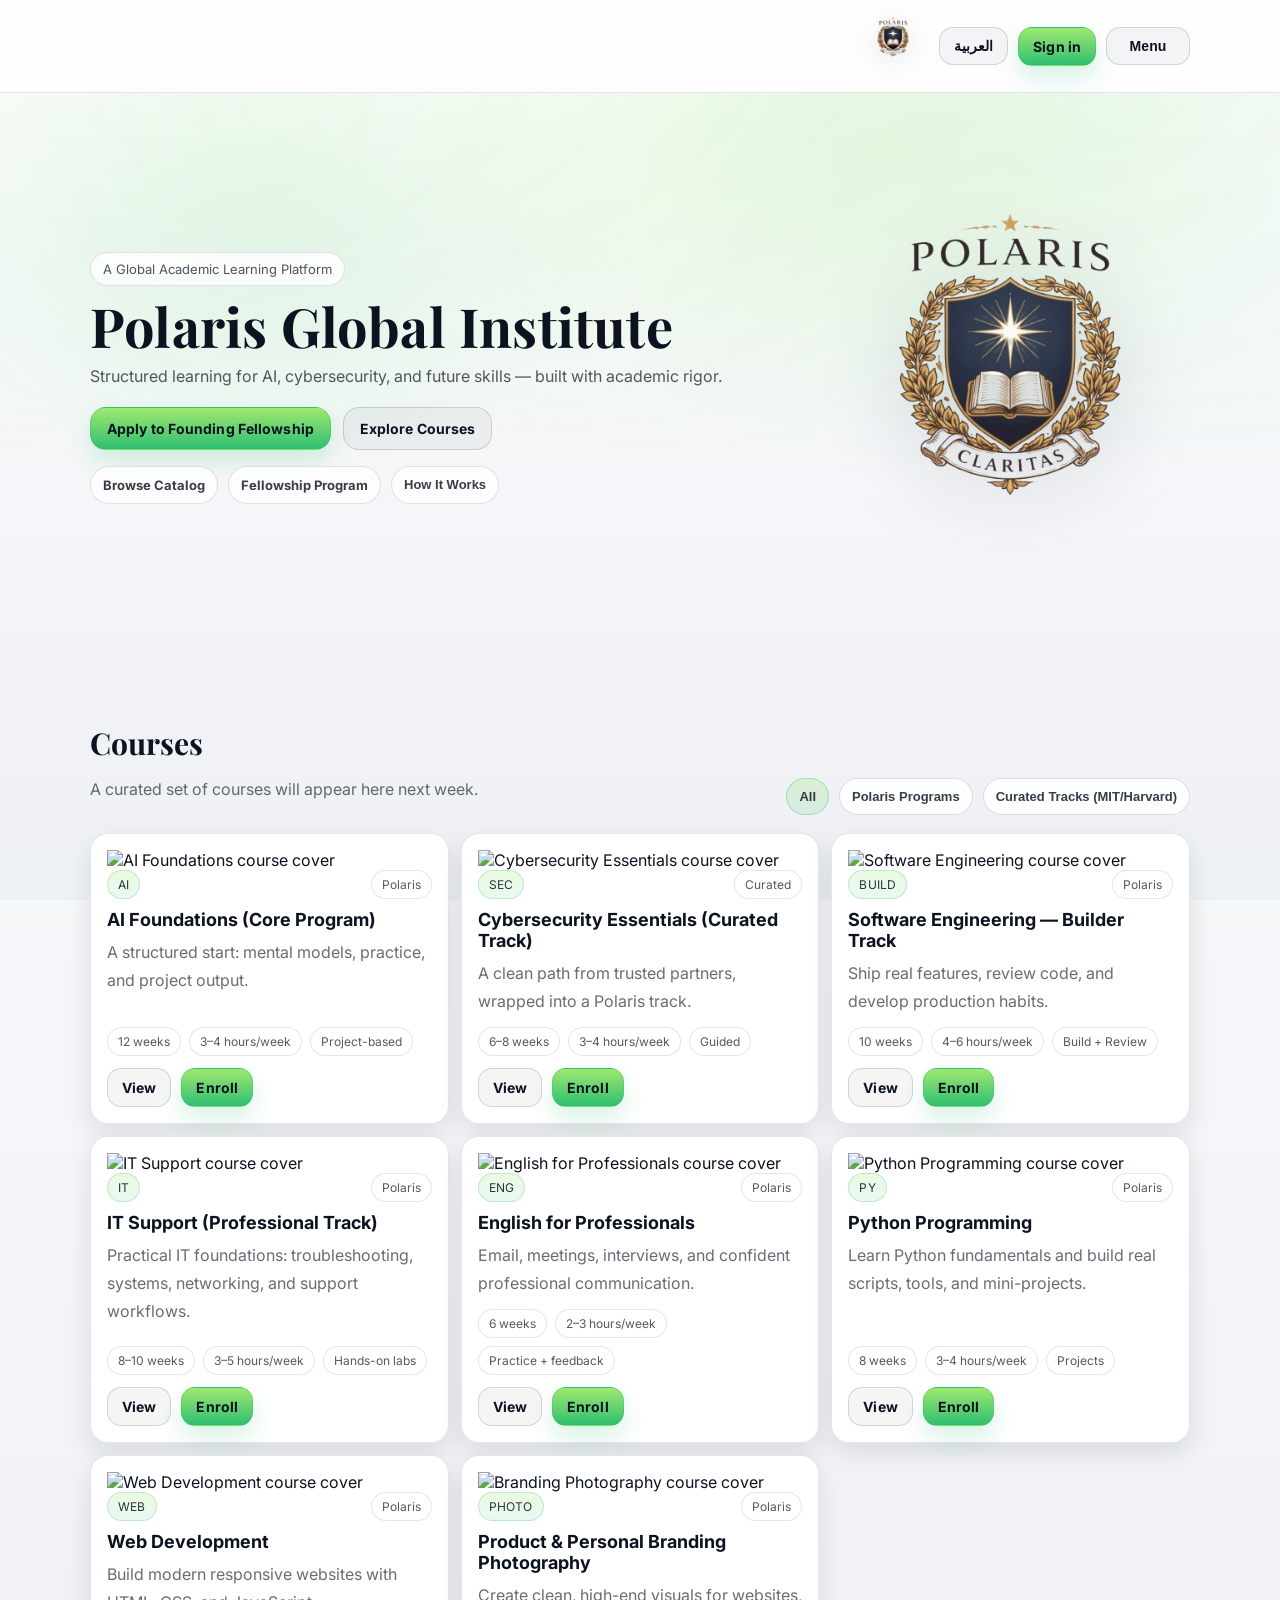
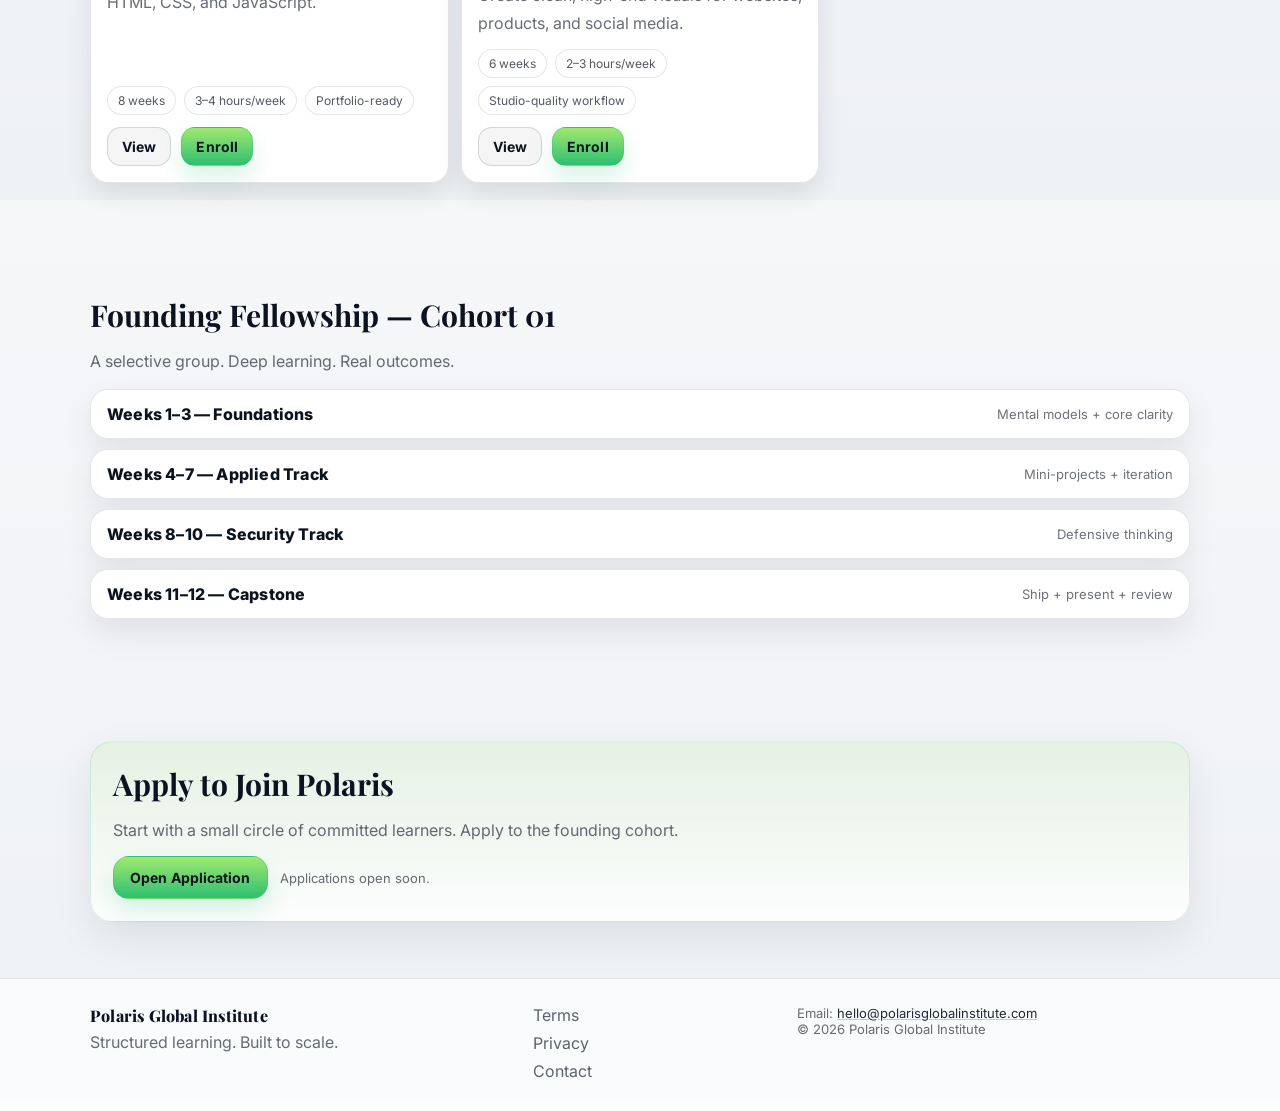
==== commit 6e0425ba: "Update index.html" ====
--- a/index.html
+++ b/index.html
@@ -153,18 +153,24 @@
         </div>
 
         <div class="catalogGrid">
-          <article class="catalogCard">
+
+          <!-- 1) AI Foundations -->
+          <article class="catalogCard catalogCard--click">
+            <a class="cardLink" href="./programs/ai-foundations.html" aria-label="AI Foundations (Core Program)"></a>
+
+            <img class="catalogImg" src="./images/courses/ai-foundations.jpg" alt="AI Foundations course cover" loading="lazy" />
+
             <div class="catalogTop">
               <span class="catalogBadge">AI</span>
               <span class="catalogOrg">Polaris</span>
             </div>
-            <h3 class="h3">AI Foundations (Core Program)</h3>
-            <p class="p muted">A structured start: mental models, practice, and project output.</p>
-
-            <div class="metaRow">
-              <span class="meta">12 weeks</span>
-              <span class="meta">Beginner → Intermediate</span>
-              <span class="meta">Project-based</span>
+            <h3 class="h3" data-i18n="c_ai_title">AI Foundations (Core Program)</h3>
+            <p class="p muted" data-i18n="c_ai_desc">A structured start: mental models, practice, and project output.</p>
+
+            <div class="metaRow">
+              <span class="meta" data-i18n="c_ai_m1">12 weeks</span>
+              <span class="meta" data-i18n="c_ai_m2">3–4 hours/week</span>
+              <span class="meta" data-i18n="c_ai_m3">Project-based</span>
             </div>
 
             <div class="cardActions">
@@ -173,18 +179,23 @@
             </div>
           </article>
 
-          <article class="catalogCard">
+          <!-- 2) Cybersecurity Essentials -->
+          <article class="catalogCard catalogCard--click">
+            <a class="cardLink" href="./tracks/cybersecurity-essentials.html" aria-label="Cybersecurity Essentials (Curated Track)"></a>
+
+            <img class="catalogImg" src="./images/courses/cybersecurity-essentials.jpg" alt="Cybersecurity Essentials course cover" loading="lazy" />
+
             <div class="catalogTop">
               <span class="catalogBadge">SEC</span>
               <span class="catalogOrg">Curated</span>
             </div>
-            <h3 class="h3">Cybersecurity Essentials (Curated Track)</h3>
-            <p class="p muted">A clean path from trusted partners, wrapped into a Polaris track.</p>
-
-            <div class="metaRow">
-              <span class="meta">6–8 weeks</span>
-              <span class="meta">Intro</span>
-              <span class="meta">Guided</span>
+            <h3 class="h3" data-i18n="c_sec_title">Cybersecurity Essentials (Curated Track)</h3>
+            <p class="p muted" data-i18n="c_sec_desc">A clean path from trusted partners, wrapped into a Polaris track.</p>
+
+            <div class="metaRow">
+              <span class="meta" data-i18n="c_sec_m1">6–8 weeks</span>
+              <span class="meta" data-i18n="c_sec_m2">3–4 hours/week</span>
+              <span class="meta" data-i18n="c_sec_m3">Guided</span>
             </div>
 
             <div class="cardActions">
@@ -193,18 +204,23 @@
             </div>
           </article>
 
-          <article class="catalogCard">
+          <!-- 3) Software Engineering -->
+          <article class="catalogCard catalogCard--click">
+            <a class="cardLink" href="./programs/builder-track.html" aria-label="Software Engineering — Builder Track"></a>
+
+            <img class="catalogImg" src="./images/courses/software-engineering.jpg" alt="Software Engineering course cover" loading="lazy" />
+
             <div class="catalogTop">
               <span class="catalogBadge">BUILD</span>
               <span class="catalogOrg">Polaris</span>
             </div>
-            <h3 class="h3">Software Engineering — Builder Track</h3>
-            <p class="p muted">Ship real features, review code, and develop production habits.</p>
-
-            <div class="metaRow">
-              <span class="meta">10 weeks</span>
-              <span class="meta">Intermediate</span>
-              <span class="meta">Build + Review</span>
+            <h3 class="h3" data-i18n="c_se_title">Software Engineering — Builder Track</h3>
+            <p class="p muted" data-i18n="c_se_desc">Ship real features, review code, and develop production habits.</p>
+
+            <div class="metaRow">
+              <span class="meta" data-i18n="c_se_m1">10 weeks</span>
+              <span class="meta" data-i18n="c_se_m2">4–6 hours/week</span>
+              <span class="meta" data-i18n="c_se_m3">Build + Review</span>
             </div>
 
             <div class="cardActions">
@@ -212,6 +228,132 @@
               <a class="btn btn--primary" href="#apply" data-i18n="btn_enroll">Enroll</a>
             </div>
           </article>
+
+          <!-- 4) IT Support -->
+          <article class="catalogCard catalogCard--click">
+            <a class="cardLink" href="./programs/it-support.html" aria-label="IT Support (Professional Track)"></a>
+
+            <img class="catalogImg" src="./images/courses/it-support.jpg" alt="IT Support course cover" loading="lazy" />
+
+            <div class="catalogTop">
+              <span class="catalogBadge">IT</span>
+              <span class="catalogOrg">Polaris</span>
+            </div>
+            <h3 class="h3" data-i18n="c_it_title">IT Support (Professional Track)</h3>
+            <p class="p muted" data-i18n="c_it_desc">Practical IT foundations: troubleshooting, systems, networking, and support workflows.</p>
+
+            <div class="metaRow">
+              <span class="meta" data-i18n="c_it_m1">8–10 weeks</span>
+              <span class="meta" data-i18n="c_it_m2">3–5 hours/week</span>
+              <span class="meta" data-i18n="c_it_m3">Hands-on labs</span>
+            </div>
+
+            <div class="cardActions">
+              <a class="btn btn--ghost" href="./programs/it-support.html" data-i18n="btn_view">View</a>
+              <a class="btn btn--primary" href="#apply" data-i18n="btn_enroll">Enroll</a>
+            </div>
+          </article>
+
+          <!-- 5) English for Professionals -->
+          <article class="catalogCard catalogCard--click">
+            <a class="cardLink" href="./programs/english-professionals.html" aria-label="English for Professionals"></a>
+
+            <img class="catalogImg" src="./images/courses/english-professionals.jpg" alt="English for Professionals course cover" loading="lazy" />
+
+            <div class="catalogTop">
+              <span class="catalogBadge">ENG</span>
+              <span class="catalogOrg">Polaris</span>
+            </div>
+            <h3 class="h3" data-i18n="c_eng_title">English for Professionals</h3>
+            <p class="p muted" data-i18n="c_eng_desc">Email, meetings, interviews, and confident professional communication.</p>
+
+            <div class="metaRow">
+              <span class="meta" data-i18n="c_eng_m1">6 weeks</span>
+              <span class="meta" data-i18n="c_eng_m2">2–3 hours/week</span>
+              <span class="meta" data-i18n="c_eng_m3">Practice + feedback</span>
+            </div>
+
+            <div class="cardActions">
+              <a class="btn btn--ghost" href="./programs/english-professionals.html" data-i18n="btn_view">View</a>
+              <a class="btn btn--primary" href="#apply" data-i18n="btn_enroll">Enroll</a>
+            </div>
+          </article>
+
+          <!-- 6) Python Programming -->
+          <article class="catalogCard catalogCard--click">
+            <a class="cardLink" href="./programs/python-programming.html" aria-label="Python Programming"></a>
+
+            <img class="catalogImg" src="./images/courses/python-programming.jpg" alt="Python Programming course cover" loading="lazy" />
+
+            <div class="catalogTop">
+              <span class="catalogBadge">PY</span>
+              <span class="catalogOrg">Polaris</span>
+            </div>
+            <h3 class="h3" data-i18n="c_py_title">Python Programming</h3>
+            <p class="p muted" data-i18n="c_py_desc">Learn Python fundamentals and build real scripts, tools, and mini-projects.</p>
+
+            <div class="metaRow">
+              <span class="meta" data-i18n="c_py_m1">8 weeks</span>
+              <span class="meta" data-i18n="c_py_m2">3–4 hours/week</span>
+              <span class="meta" data-i18n="c_py_m3">Projects</span>
+            </div>
+
+            <div class="cardActions">
+              <a class="btn btn--ghost" href="./programs/python-programming.html" data-i18n="btn_view">View</a>
+              <a class="btn btn--primary" href="#apply" data-i18n="btn_enroll">Enroll</a>
+            </div>
+          </article>
+
+          <!-- 7) Web Development -->
+          <article class="catalogCard catalogCard--click">
+            <a class="cardLink" href="./programs/web-development.html" aria-label="Web Development"></a>
+
+            <img class="catalogImg" src="./images/courses/web-development.jpg" alt="Web Development course cover" loading="lazy" />
+
+            <div class="catalogTop">
+              <span class="catalogBadge">WEB</span>
+              <span class="catalogOrg">Polaris</span>
+            </div>
+            <h3 class="h3" data-i18n="c_web_title">Web Development</h3>
+            <p class="p muted" data-i18n="c_web_desc">Build modern responsive websites with HTML, CSS, and JavaScript.</p>
+
+            <div class="metaRow">
+              <span class="meta" data-i18n="c_web_m1">8 weeks</span>
+              <span class="meta" data-i18n="c_web_m2">3–4 hours/week</span>
+              <span class="meta" data-i18n="c_web_m3">Portfolio-ready</span>
+            </div>
+
+            <div class="cardActions">
+              <a class="btn btn--ghost" href="./programs/web-development.html" data-i18n="btn_view">View</a>
+              <a class="btn btn--primary" href="#apply" data-i18n="btn_enroll">Enroll</a>
+            </div>
+          </article>
+
+          <!-- 8) Branding Photography -->
+          <article class="catalogCard catalogCard--click">
+            <a class="cardLink" href="./programs/branding-photography.html" aria-label="Product & Personal Branding Photography"></a>
+
+            <img class="catalogImg" src="./images/courses/branding-photography.jpg" alt="Branding Photography course cover" loading="lazy" />
+
+            <div class="catalogTop">
+              <span class="catalogBadge">PHOTO</span>
+              <span class="catalogOrg">Polaris</span>
+            </div>
+            <h3 class="h3" data-i18n="c_photo_title">Product &amp; Personal Branding Photography</h3>
+            <p class="p muted" data-i18n="c_photo_desc">Create clean, high-end visuals for websites, products, and social media.</p>
+
+            <div class="metaRow">
+              <span class="meta" data-i18n="c_photo_m1">6 weeks</span>
+              <span class="meta" data-i18n="c_photo_m2">2–3 hours/week</span>
+              <span class="meta" data-i18n="c_photo_m3">Studio-quality workflow</span>
+            </div>
+
+            <div class="cardActions">
+              <a class="btn btn--ghost" href="./programs/branding-photography.html" data-i18n="btn_view">View</a>
+              <a class="btn btn--primary" href="#apply" data-i18n="btn_enroll">Enroll</a>
+            </div>
+          </article>
+
         </div>
       </div>
     </section>
--- a/styles.css
+++ b/styles.css
@@ -1,5 +1,7 @@
 :root{
 
+
+
   /* =========================
 
      MIT-like Clean Palette
@@ -82,6 +84,38 @@
 
 
 
+/* ✅ Accessibility: visually hidden text */
+
+.sr-only{
+
+  position:absolute !important;
+
+  width:1px; height:1px;
+
+  padding:0; margin:-1px;
+
+  overflow:hidden;
+
+  clip: rect(0,0,0,0);
+
+  white-space: nowrap;
+
+  border:0;
+
+}
+
+
+
+/* ✅ empty brand placeholder (keeps spacing clean) */
+
+.brand--empty{
+
+  min-width: 0;
+
+}
+
+
+
 /* =========================
 
    Topbar (clean + white)
@@ -184,6 +218,8 @@
 
   text-overflow: ellipsis;
 
+  transform: translateY(-3px);
+
 }
 
 
@@ -214,7 +250,7 @@
 
 
 
-/* Logo on the RIGHT — BIG + CLEAR */
+/* ✅ Logo on the RIGHT — bigger on Desktop */
 
 .brandLogo{
 
@@ -234,7 +270,7 @@
 
   padding: 0;
 
-
+  transform: translateY(-6px);
 
   filter: drop-shadow(0 6px 14px rgba(12,18,32,.12));
 
@@ -242,6 +278,28 @@
 
 
 
+/* ✅ Desktop boost (bigger logo on computer) */
+
+@media (min-width: 961px){
+
+  .brandLogo{
+
+    width: 72px;
+
+    height: 72px;
+
+  }
+
+  .topbar__inner{
+
+    padding: 10px 0; /* slightly tighter so it feels higher */
+
+  }
+
+}
+
+
+
 /* =========================
 
    Buttons (MIT clean)
@@ -350,7 +408,7 @@
 
   position: relative;
 
-  padding: 74px 0 40px;
+  padding: 32px 0 40px;
 
   overflow:hidden;
 
@@ -362,7 +420,7 @@
 
 .hero.hero--compact{
 
-  padding: 56px 0 34px; /* was 74/40 -> now higher */
+  padding: 30px 0 34px; /* was 74/40 -> now higher */
 
 }
 
@@ -702,9 +760,9 @@
 
     justify-content:flex-start;
 
-    margin-top: 8px;
-
-    min-height: 220px;
+    margin-top: 4px;
+
+    min-height: 100px;
 
   }
 
@@ -1624,8 +1682,20 @@
 
 
 
-  /* Topbar: BIG logo stays */
-
-  .brandLogo{ width: 56px; height: 56px; padding: 0; }
-
-}
+  /* ✅ Topbar: raise logo a bit + keep big */
+
+  .topbar__inner{ padding: 10px 0; }
+
+  .brandLogo{
+
+    width: 56px;
+
+    height: 56px;
+
+    padding: 0;
+
+    transform: translateY(-3px);
+
+  }
+
+}
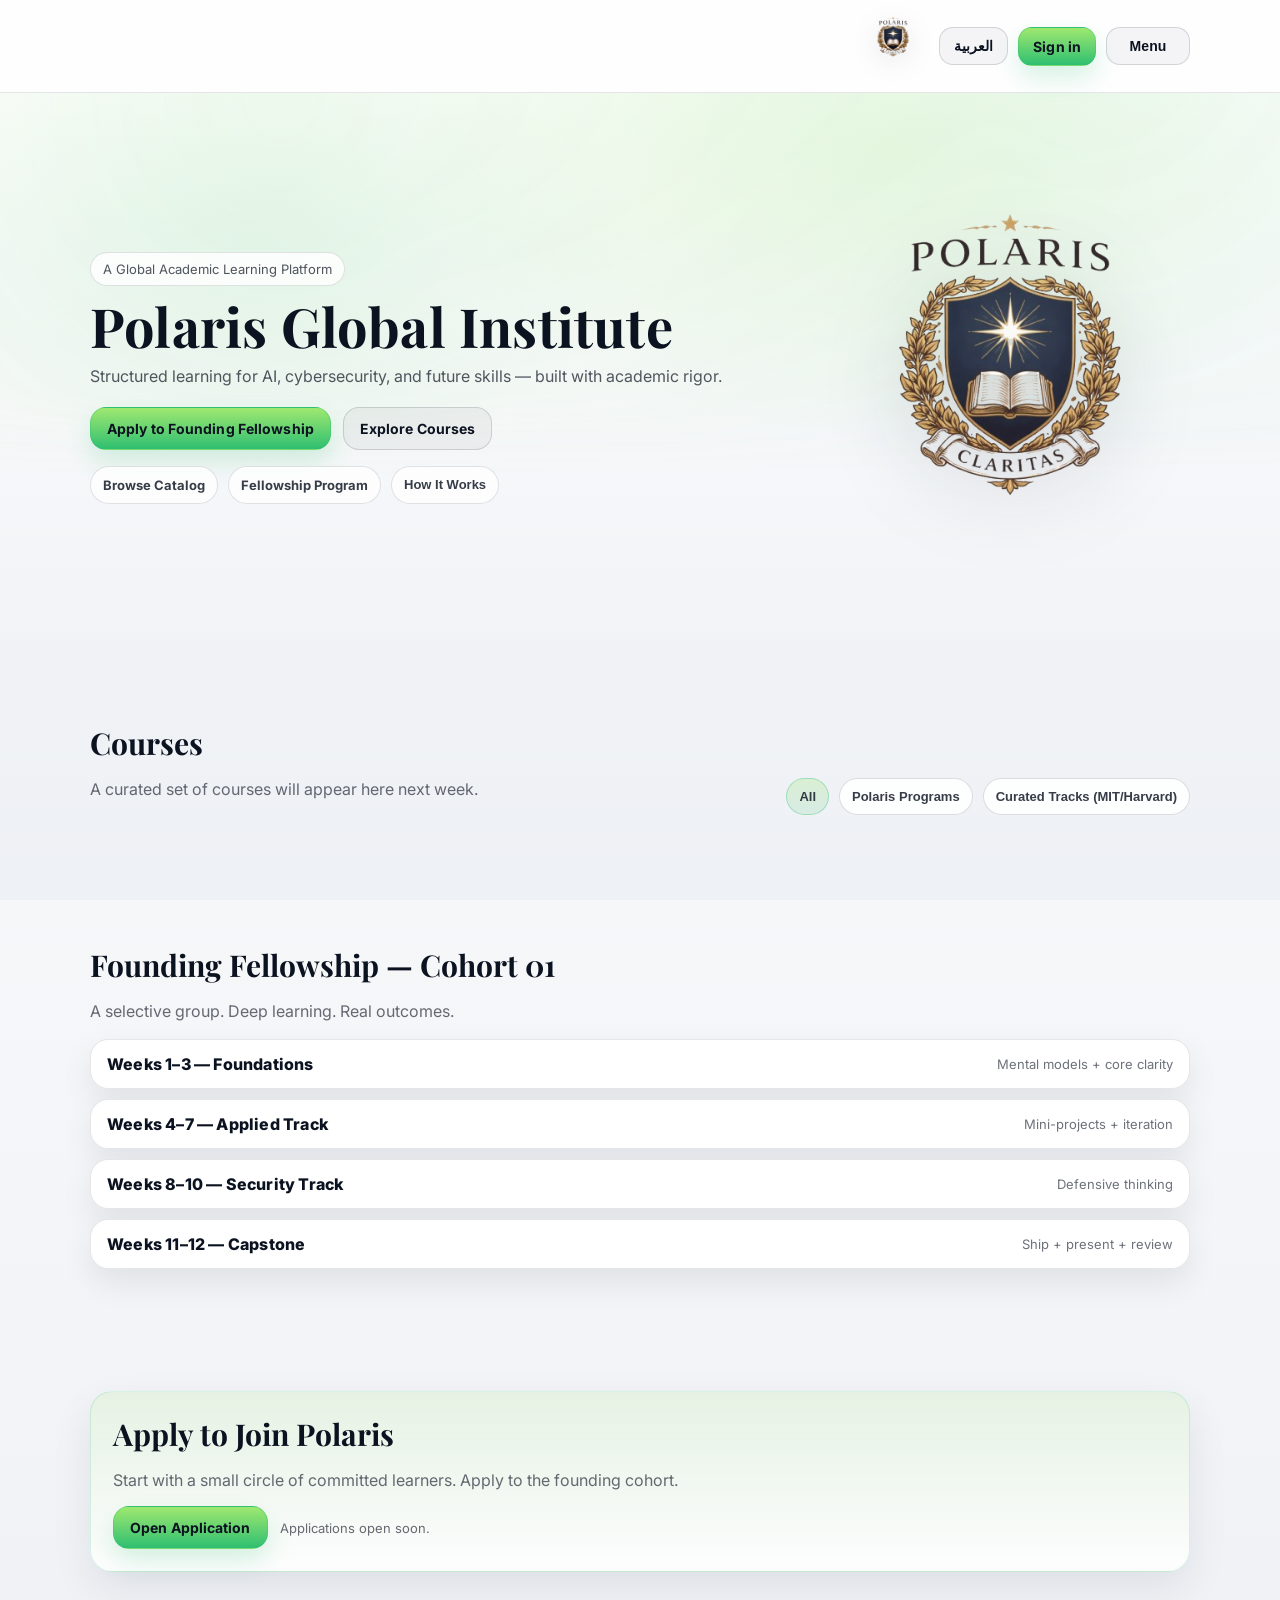
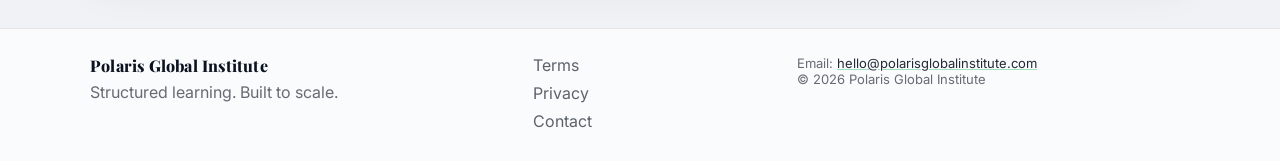
==== commit 10baf82f: "Update index.html" ====
--- a/index.html
+++ b/index.html
@@ -17,14 +17,11 @@
   <!-- Top Bar -->
   <header class="topbar">
     <div class="wrap topbar__inner">
-      <!-- ✅ LEFT: Brand link kept for accessibility, but no visible text (removes “Polari…” issue on mobile) -->
       <a class="brand brand--empty" href="./index.html" aria-label="Polaris Global Institute">
         <span class="sr-only">Polaris Global Institute</span>
       </a>
 
-      <!-- RIGHT: logo + actions -->
       <div class="topbar__actions">
-        <!-- ✅ logo path points to /images/ -->
         <img class="brandLogo" src="./images/logo.png" alt="Polaris Logo" />
 
         <button id="langToggle" class="btn btn--ghost" type="button" aria-label="Switch language">العربية</button>
@@ -49,7 +46,6 @@
           <a href="#courses" class="menu__link" data-i18n="nav_courses">Courses</a>
           <a href="#program" class="menu__link" data-i18n="nav_program">Program</a>
 
-          <!-- ABOUT moved here (Accordion inside menu) -->
           <button class="menu__accordion" id="menuAboutToggle" type="button" aria-expanded="false" aria-controls="menuAboutPanel">
             <span data-i18n="about_title">About Polaris</span>
             <span class="menu__accordionIcon" aria-hidden="true">▾</span>
@@ -96,11 +92,8 @@
 
   <!-- Hero -->
   <main>
-    <!-- ✅ added hero--compact to allow raising content via CSS -->
     <section class="hero hero--compact">
       <div class="wrap hero__inner">
-
-        <!-- hero grid (text + big logo) -->
         <div class="hero__grid">
           <div class="hero__content">
             <div class="hero__badge" data-i18n="badge">A Global Academic Learning Platform</div>
@@ -126,7 +119,6 @@
             </div>
           </div>
 
-          <!-- Big logo area (right in EN, left in AR automatically via CSS) -->
           <div class="hero__art" aria-label="Polaris emblem">
             <img class="heroLogo" src="./images/logo.png" alt="Polaris Logo" />
           </div>
@@ -146,215 +138,20 @@
           </div>
 
           <div class="catalogFilters" aria-label="Catalog filters">
-            <button class="chip is-active" type="button" data-i18n="filter_all">All</button>
-            <button class="chip" type="button" data-i18n="filter_polaris">Polaris Programs</button>
-            <button class="chip" type="button" data-i18n="filter_curated">Curated Tracks (MIT/Harvard)</button>
-          </div>
-        </div>
-
-        <div class="catalogGrid">
-
-          <!-- 1) AI Foundations -->
-          <article class="catalogCard catalogCard--click">
-            <a class="cardLink" href="./programs/ai-foundations.html" aria-label="AI Foundations (Core Program)"></a>
-
-            <img class="catalogImg" src="./images/courses/ai-foundations.jpg" alt="AI Foundations course cover" loading="lazy" />
-
-            <div class="catalogTop">
-              <span class="catalogBadge">AI</span>
-              <span class="catalogOrg">Polaris</span>
-            </div>
-            <h3 class="h3" data-i18n="c_ai_title">AI Foundations (Core Program)</h3>
-            <p class="p muted" data-i18n="c_ai_desc">A structured start: mental models, practice, and project output.</p>
-
-            <div class="metaRow">
-              <span class="meta" data-i18n="c_ai_m1">12 weeks</span>
-              <span class="meta" data-i18n="c_ai_m2">3–4 hours/week</span>
-              <span class="meta" data-i18n="c_ai_m3">Project-based</span>
-            </div>
-
-            <div class="cardActions">
-              <a class="btn btn--ghost" href="./programs/ai-foundations.html" data-i18n="btn_view">View</a>
-              <a class="btn btn--primary" href="#apply" data-i18n="btn_enroll">Enroll</a>
-            </div>
-          </article>
-
-          <!-- 2) Cybersecurity Essentials -->
-          <article class="catalogCard catalogCard--click">
-            <a class="cardLink" href="./tracks/cybersecurity-essentials.html" aria-label="Cybersecurity Essentials (Curated Track)"></a>
-
-            <img class="catalogImg" src="./images/courses/cybersecurity-essentials.jpg" alt="Cybersecurity Essentials course cover" loading="lazy" />
-
-            <div class="catalogTop">
-              <span class="catalogBadge">SEC</span>
-              <span class="catalogOrg">Curated</span>
-            </div>
-            <h3 class="h3" data-i18n="c_sec_title">Cybersecurity Essentials (Curated Track)</h3>
-            <p class="p muted" data-i18n="c_sec_desc">A clean path from trusted partners, wrapped into a Polaris track.</p>
-
-            <div class="metaRow">
-              <span class="meta" data-i18n="c_sec_m1">6–8 weeks</span>
-              <span class="meta" data-i18n="c_sec_m2">3–4 hours/week</span>
-              <span class="meta" data-i18n="c_sec_m3">Guided</span>
-            </div>
-
-            <div class="cardActions">
-              <a class="btn btn--ghost" href="./tracks/cybersecurity-essentials.html" data-i18n="btn_view">View</a>
-              <a class="btn btn--primary" href="#apply" data-i18n="btn_enroll">Enroll</a>
-            </div>
-          </article>
-
-          <!-- 3) Software Engineering -->
-          <article class="catalogCard catalogCard--click">
-            <a class="cardLink" href="./programs/builder-track.html" aria-label="Software Engineering — Builder Track"></a>
-
-            <img class="catalogImg" src="./images/courses/software-engineering.jpg" alt="Software Engineering course cover" loading="lazy" />
-
-            <div class="catalogTop">
-              <span class="catalogBadge">BUILD</span>
-              <span class="catalogOrg">Polaris</span>
-            </div>
-            <h3 class="h3" data-i18n="c_se_title">Software Engineering — Builder Track</h3>
-            <p class="p muted" data-i18n="c_se_desc">Ship real features, review code, and develop production habits.</p>
-
-            <div class="metaRow">
-              <span class="meta" data-i18n="c_se_m1">10 weeks</span>
-              <span class="meta" data-i18n="c_se_m2">4–6 hours/week</span>
-              <span class="meta" data-i18n="c_se_m3">Build + Review</span>
-            </div>
-
-            <div class="cardActions">
-              <a class="btn btn--ghost" href="./programs/builder-track.html" data-i18n="btn_view">View</a>
-              <a class="btn btn--primary" href="#apply" data-i18n="btn_enroll">Enroll</a>
-            </div>
-          </article>
-
-          <!-- 4) IT Support -->
-          <article class="catalogCard catalogCard--click">
-            <a class="cardLink" href="./programs/it-support.html" aria-label="IT Support (Professional Track)"></a>
-
-            <img class="catalogImg" src="./images/courses/it-support.jpg" alt="IT Support course cover" loading="lazy" />
-
-            <div class="catalogTop">
-              <span class="catalogBadge">IT</span>
-              <span class="catalogOrg">Polaris</span>
-            </div>
-            <h3 class="h3" data-i18n="c_it_title">IT Support (Professional Track)</h3>
-            <p class="p muted" data-i18n="c_it_desc">Practical IT foundations: troubleshooting, systems, networking, and support workflows.</p>
-
-            <div class="metaRow">
-              <span class="meta" data-i18n="c_it_m1">8–10 weeks</span>
-              <span class="meta" data-i18n="c_it_m2">3–5 hours/week</span>
-              <span class="meta" data-i18n="c_it_m3">Hands-on labs</span>
-            </div>
-
-            <div class="cardActions">
-              <a class="btn btn--ghost" href="./programs/it-support.html" data-i18n="btn_view">View</a>
-              <a class="btn btn--primary" href="#apply" data-i18n="btn_enroll">Enroll</a>
-            </div>
-          </article>
-
-          <!-- 5) English for Professionals -->
-          <article class="catalogCard catalogCard--click">
-            <a class="cardLink" href="./programs/english-professionals.html" aria-label="English for Professionals"></a>
-
-            <img class="catalogImg" src="./images/courses/english-professionals.jpg" alt="English for Professionals course cover" loading="lazy" />
-
-            <div class="catalogTop">
-              <span class="catalogBadge">ENG</span>
-              <span class="catalogOrg">Polaris</span>
-            </div>
-            <h3 class="h3" data-i18n="c_eng_title">English for Professionals</h3>
-            <p class="p muted" data-i18n="c_eng_desc">Email, meetings, interviews, and confident professional communication.</p>
-
-            <div class="metaRow">
-              <span class="meta" data-i18n="c_eng_m1">6 weeks</span>
-              <span class="meta" data-i18n="c_eng_m2">2–3 hours/week</span>
-              <span class="meta" data-i18n="c_eng_m3">Practice + feedback</span>
-            </div>
-
-            <div class="cardActions">
-              <a class="btn btn--ghost" href="./programs/english-professionals.html" data-i18n="btn_view">View</a>
-              <a class="btn btn--primary" href="#apply" data-i18n="btn_enroll">Enroll</a>
-            </div>
-          </article>
-
-          <!-- 6) Python Programming -->
-          <article class="catalogCard catalogCard--click">
-            <a class="cardLink" href="./programs/python-programming.html" aria-label="Python Programming"></a>
-
-            <img class="catalogImg" src="./images/courses/python-programming.jpg" alt="Python Programming course cover" loading="lazy" />
-
-            <div class="catalogTop">
-              <span class="catalogBadge">PY</span>
-              <span class="catalogOrg">Polaris</span>
-            </div>
-            <h3 class="h3" data-i18n="c_py_title">Python Programming</h3>
-            <p class="p muted" data-i18n="c_py_desc">Learn Python fundamentals and build real scripts, tools, and mini-projects.</p>
-
-            <div class="metaRow">
-              <span class="meta" data-i18n="c_py_m1">8 weeks</span>
-              <span class="meta" data-i18n="c_py_m2">3–4 hours/week</span>
-              <span class="meta" data-i18n="c_py_m3">Projects</span>
-            </div>
-
-            <div class="cardActions">
-              <a class="btn btn--ghost" href="./programs/python-programming.html" data-i18n="btn_view">View</a>
-              <a class="btn btn--primary" href="#apply" data-i18n="btn_enroll">Enroll</a>
-            </div>
-          </article>
-
-          <!-- 7) Web Development -->
-          <article class="catalogCard catalogCard--click">
-            <a class="cardLink" href="./programs/web-development.html" aria-label="Web Development"></a>
-
-            <img class="catalogImg" src="./images/courses/web-development.jpg" alt="Web Development course cover" loading="lazy" />
-
-            <div class="catalogTop">
-              <span class="catalogBadge">WEB</span>
-              <span class="catalogOrg">Polaris</span>
-            </div>
-            <h3 class="h3" data-i18n="c_web_title">Web Development</h3>
-            <p class="p muted" data-i18n="c_web_desc">Build modern responsive websites with HTML, CSS, and JavaScript.</p>
-
-            <div class="metaRow">
-              <span class="meta" data-i18n="c_web_m1">8 weeks</span>
-              <span class="meta" data-i18n="c_web_m2">3–4 hours/week</span>
-              <span class="meta" data-i18n="c_web_m3">Portfolio-ready</span>
-            </div>
-
-            <div class="cardActions">
-              <a class="btn btn--ghost" href="./programs/web-development.html" data-i18n="btn_view">View</a>
-              <a class="btn btn--primary" href="#apply" data-i18n="btn_enroll">Enroll</a>
-            </div>
-          </article>
-
-          <!-- 8) Branding Photography -->
-          <article class="catalogCard catalogCard--click">
-            <a class="cardLink" href="./programs/branding-photography.html" aria-label="Product & Personal Branding Photography"></a>
-
-            <img class="catalogImg" src="./images/courses/branding-photography.jpg" alt="Branding Photography course cover" loading="lazy" />
-
-            <div class="catalogTop">
-              <span class="catalogBadge">PHOTO</span>
-              <span class="catalogOrg">Polaris</span>
-            </div>
-            <h3 class="h3" data-i18n="c_photo_title">Product &amp; Personal Branding Photography</h3>
-            <p class="p muted" data-i18n="c_photo_desc">Create clean, high-end visuals for websites, products, and social media.</p>
-
-            <div class="metaRow">
-              <span class="meta" data-i18n="c_photo_m1">6 weeks</span>
-              <span class="meta" data-i18n="c_photo_m2">2–3 hours/week</span>
-              <span class="meta" data-i18n="c_photo_m3">Studio-quality workflow</span>
-            </div>
-
-            <div class="cardActions">
-              <a class="btn btn--ghost" href="./programs/branding-photography.html" data-i18n="btn_view">View</a>
-              <a class="btn btn--primary" href="#apply" data-i18n="btn_enroll">Enroll</a>
-            </div>
-          </article>
-
-        </div>
+            <button class="chip is-active" type="button" data-filter="all" data-i18n="filter_all">All</button>
+            <button class="chip" type="button" data-filter="polaris" data-i18n="filter_polaris">Polaris Programs</button>
+            <button class="chip" type="button" data-filter="curated" data-i18n="filter_curated">Curated Tracks (MIT/Harvard)</button>
+          </div>
+        </div>
+
+        <!-- ✅ JS will render cards here from courses.json -->
+        <div class="catalogGrid" id="catalogGrid"></div>
+
+        <noscript>
+          <p class="p muted" style="margin-top:12px;">
+            JavaScript is required to load the course catalog.
+          </p>
+        </noscript>
       </div>
     </section>
 
--- a/styles.css
+++ b/styles.css
@@ -2,341 +2,683 @@
 
 
 
+
+
+
+
   /* =========================
 
+
+
      MIT-like Clean Palette
 
+
+
   ========================= */
 
+
+
   --bg: #f6f7f9;          /* clean paper */
 
+
+
   --bg2:#eef1f5;          /* soft gray */
 
+
+
   --card:#ffffff;
 
+
+
   --text:#0b1220;
 
+
+
   --muted:#5b667a;
 
+
+
   --stroke: rgba(11,18,32,.12);
 
 
 
+
+
+
+
   /* Accent (clean academic green) */
 
+
+
   --accent:#9FE870;       /* calm lime */
 
+
+
   --accent2:#2fbf71;      /* academic green */
 
 
 
+
+
+
+
   /* Primary button */
 
+
+
   --primary1: #9FE870;
 
+
+
   --primary2: #2fbf71;
 
 
 
+
+
+
+
   --shadow: 0 18px 60px rgba(12,18,32,.08);
 
+
+
   --shadow2: 0 10px 26px rgba(12,18,32,.10);
 
+
+
   --radius: 18px;
 
 
 
+
+
+
+
   --serif: "Playfair Display", serif;
 
+
+
   --sans: "Inter", system-ui, -apple-system, Segoe UI, Roboto, Arial, sans-serif;
 
-}
+
+
+}
+
+
+
+
 
 
 
 *{ box-sizing: border-box; }
 
+
+
 html,body{ height:100%; }
 
 
 
+
+
+
+
 body{
 
+
+
   margin:0;
 
+
+
   font-family: var(--sans);
 
+
+
   background: linear-gradient(180deg, var(--bg), var(--bg2));
 
+
+
   color: var(--text);
 
+
+
   -webkit-font-smoothing: antialiased;
 
+
+
   -moz-osx-font-smoothing: grayscale;
 
-}
+
+
+}
+
+
+
+
 
 
 
 a{ color: inherit; text-decoration: none; }
 
+
+
 .wrap{ width:min(1100px, 92vw); margin:0 auto; }
 
 
 
+
+
+
+
 /* ✅ Accessibility: visually hidden text */
 
+
+
 .sr-only{
 
+
+
   position:absolute !important;
 
+
+
   width:1px; height:1px;
 
+
+
   padding:0; margin:-1px;
 
+
+
   overflow:hidden;
 
+
+
   clip: rect(0,0,0,0);
 
+
+
   white-space: nowrap;
 
+
+
   border:0;
 
-}
+
+
+}
+
+
+
+
 
 
 
 /* ✅ empty brand placeholder (keeps spacing clean) */
 
+
+
 .brand--empty{
 
+
+
   min-width: 0;
 
-}
+
+
+}
+
+
+
+
 
 
 
 /* =========================
 
+
+
    Topbar (clean + white)
 
+
+
 ========================= */
 
+
+
 .topbar{
 
+
+
   position: sticky;
 
+
+
   top:0;
 
+
+
   z-index: 20;
 
+
+
   backdrop-filter: blur(10px);
 
+
+
   -webkit-backdrop-filter: blur(10px);
 
+
+
   background: rgba(255,255,255,.86);
 
+
+
   border-bottom: 1px solid rgba(11,18,32,.10);
 
-}
+
+
+}
+
+
+
+
 
 
 
 .topbar__inner{
 
+
+
   display:flex;
 
+
+
   align-items:center;
 
+
+
   justify-content:space-between;
 
+
+
   gap:16px;
 
+
+
   padding: 12px 0;
 
-}
+
+
+}
+
+
+
+
 
 
 
 /* Brand (LEFT) */
 
+
+
 .brand{
 
+
+
   display:flex;
 
+
+
   align-items:center;
 
+
+
   gap:10px;
 
+
+
   letter-spacing:.2px;
 
+
+
   min-width: 0;
 
-}
+
+
+}
+
+
+
+
 
 
 
 .brand__mark{
 
+
+
   color: rgba(11,18,32,.65);
 
+
+
   font-size: 16px;
 
+
+
   transform: translateY(-1px);
 
-}
+
+
+}
+
+
+
+
 
 
 
 .brand__typingWrap{
 
+
+
   display:inline-flex;
 
+
+
   align-items:baseline;
 
+
+
   gap:6px;
 
+
+
   min-width: 0;
 
-}
+
+
+}
+
+
+
+
 
 
 
 .brand__typing{
 
+
+
   font-family: var(--serif);
 
+
+
   font-weight:800;
 
+
+
   font-size: 18px;
 
+
+
   line-height: 1;
 
+
+
   white-space: nowrap;
 
+
+
   overflow: hidden;
 
+
+
   text-overflow: ellipsis;
 
+
+
   transform: translateY(-3px);
 
-}
+
+
+}
+
+
+
+
 
 
 
 /* IMPORTANT: no typing caret now */
 
+
+
 .brand__caret{ display:none !important; }
 
 
 
+
+
+
+
 /* Sub (REMOVE) */
 
+
+
 .brand__sub{ display:none !important; }
 
 
 
+
+
+
+
 /* Right actions */
 
+
+
 .topbar__actions{
 
+
+
   display:flex;
 
+
+
   align-items:center;
 
+
+
   gap:10px;
 
-}
+
+
+}
+
+
+
+
 
 
 
 /* ✅ Logo on the RIGHT — bigger on Desktop */
 
+
+
 .brandLogo{
 
+
+
   width: 56px;
 
+
+
   height: 56px;
 
+
+
   object-fit: contain;
 
 
 
+
+
+
+
   border-radius: 12px;
 
+
+
   background: transparent;
 
+
+
   border: none;
 
+
+
   padding: 0;
 
+
+
   transform: translateY(-6px);
 
+
+
   filter: drop-shadow(0 6px 14px rgba(12,18,32,.12));
 
-}
+
+
+}
+
+
+
+
 
 
 
 /* ✅ Desktop boost (bigger logo on computer) */
 
+
+
 @media (min-width: 961px){
 
+
+
   .brandLogo{
 
+
+
     width: 72px;
 
+
+
     height: 72px;
 
+
+
   }
 
+
+
   .topbar__inner{
 
+
+
     padding: 10px 0; /* slightly tighter so it feels higher */
 
+
+
   }
 
-}
+
+
+}
+
+
+
+
 
 
 
 /* =========================
 
+
+
    Buttons (MIT clean)
 
+
+
 ========================= */
 
+
+
 .btn{
 
+
+
   display:inline-flex;
 
+
+
   align-items:center;
 
+
+
   justify-content:center;
 
+
+
   gap:8px;
 
+
+
   padding: 10px 14px;
 
+
+
   border-radius: 14px;
 
+
+
   border: 1px solid rgba(11,18,32,.14);
 
+
+
   font-weight: 700;
 
+
+
   font-size: 14px;
 
+
+
   letter-spacing: .1px;
 
+
+
   transition: transform .15s ease, background .15s ease, border-color .15s ease, filter .15s ease, box-shadow .15s ease;
 
+
+
   cursor:pointer;
 
+
+
   user-select:none;
 
+
+
   background: rgba(255,255,255,.76);
 
-}
+
+
+}
+
+
+
+
 
 
 
@@ -344,53 +686,107 @@
 
 
 
+
+
+
+
 .btn--ghost{
 
+
+
   background: rgba(11,18,32,.04);
 
+
+
   color: var(--text);
 
-}
+
+
+}
+
+
 
 .btn--ghost:hover{
 
+
+
   background: rgba(11,18,32,.07);
 
+
+
   border-color: rgba(11,18,32,.18);
 
-}
+
+
+}
+
+
+
+
 
 
 
 .btn--primary{
 
+
+
   background: linear-gradient(180deg, var(--primary1), var(--primary2));
 
+
+
   color: #0b1220;
 
+
+
   border-color: rgba(47,191,113,.35);
 
+
+
   box-shadow: 0 12px 24px rgba(47,191,113,.18);
 
-}
+
+
+}
+
+
 
 .btn--primary:hover{
 
+
+
   filter: brightness(1.02);
 
+
+
   box-shadow: 0 14px 28px rgba(47,191,113,.22);
 
-}
+
+
+}
+
+
+
+
 
 
 
 .btn--lg{
 
+
+
   padding: 12px 16px;
 
+
+
   border-radius: 16px;
 
-}
+
+
+}
+
+
+
+
 
 
 
@@ -398,53 +794,107 @@
 
 
 
+
+
+
+
 /* =========================
 
+
+
    Hero (MIT clean) + BIG HERO LOGO (printed / no frame)
 
+
+
 ========================= */
 
+
+
 .hero{
 
+
+
   position: relative;
 
+
+
   padding: 32px 0 40px;
 
+
+
   overflow:hidden;
 
-}
+
+
+}
+
+
+
+
 
 
 
 /* ✅ Raise Hero when using hero--compact (you already added it in HTML) */
 
+
+
 .hero.hero--compact{
 
+
+
   padding: 30px 0 34px; /* was 74/40 -> now higher */
 
-}
+
+
+}
+
+
+
+
 
 
 
 .hero::before{
 
+
+
   content:"";
 
+
+
   position:absolute;
 
+
+
   inset: 0;
 
+
+
   background:
 
+
+
     radial-gradient(900px 520px at 70% 10%, rgba(159,232,112,.18), transparent 55%),
 
+
+
     radial-gradient(700px 420px at 20% 25%, rgba(47,191,113,.10), transparent 55%),
 
+
+
     linear-gradient(180deg, rgba(255,255,255,.78), rgba(255,255,255,0));
 
+
+
   pointer-events:none;
 
-}
+
+
+}
+
+
+
+
 
 
 
@@ -452,338 +902,674 @@
 
 
 
+
+
+
+
 .hero__badge{
 
+
+
   display:inline-flex;
 
+
+
   padding: 8px 12px;
 
+
+
   border-radius: 999px;
 
+
+
   border: 1px solid rgba(11,18,32,.12);
 
+
+
   color: rgba(11,18,32,.72);
 
+
+
   background: rgba(255,255,255,.82);
 
+
+
   font-size: 13px;
 
-}
+
+
+}
+
+
+
+
 
 
 
 .hero__title{
 
+
+
   margin: 12px 0 8px; /* slightly tighter */
 
+
+
   font-family: var(--serif);
 
+
+
   font-size: clamp(34px, 4.6vw, 54px);
 
+
+
   line-height: 1.06;
 
+
+
   letter-spacing: .2px;
 
-}
+
+
+}
+
+
+
+
 
 
 
 .hero__subtitle{
 
+
+
   margin: 0 0 16px; /* slightly tighter */
 
+
+
   max-width: 720px;
 
+
+
   color: rgba(11,18,32,.70);
 
+
+
   font-size: 16px;
 
+
+
   line-height: 1.72;
 
-}
+
+
+}
+
+
+
+
 
 
 
 .hero__cta{
 
+
+
   display:flex;
 
+
+
   gap:12px;
 
+
+
   flex-wrap:wrap;
 
+
+
   margin-top: 12px; /* tighter */
 
-}
+
+
+}
+
+
+
+
 
 
 
 /* Quick nav pills */
 
+
+
 .hero__pills{
 
+
+
   margin-top: 16px; /* tighter */
 
+
+
   display:flex;
 
+
+
   gap:10px;
 
+
+
   flex-wrap:wrap;
 
-}
+
+
+}
+
+
+
+
 
 
 
 .pill{
 
+
+
   display:inline-flex;
 
+
+
   align-items:center;
 
+
+
   gap:8px;
 
+
+
   padding: 10px 12px;
 
+
+
   border-radius: 999px;
 
+
+
   border: 1px solid rgba(11,18,32,.12);
 
+
+
   background: rgba(255,255,255,.78);
 
+
+
   color: rgba(11,18,32,.82);
 
+
+
   font-weight: 700;
 
+
+
   font-size: 13px;
 
+
+
   transition: background .15s ease, border-color .15s ease, transform .15s ease;
 
-}
+
+
+}
+
+
 
 .pill:hover{
 
+
+
   background: rgba(255,255,255,.94);
 
+
+
   border-color: rgba(11,18,32,.16);
 
-}
+
+
+}
+
+
+
+
 
 
 
 /* =========================
 
+
+
    HERO GRID: Big logo (EN right / AR left)
 
+
+
 ========================= */
 
+
+
 .hero__grid{
 
+
+
   display:flex;
 
+
+
   align-items:center;
 
+
+
   justify-content:space-between;
 
+
+
   gap: 34px;
 
-}
+
+
+}
+
+
+
+
 
 
 
 .hero__content{
 
+
+
   flex: 1 1 auto;
 
+
+
   min-width: 0;
 
-}
+
+
+}
+
+
+
+
 
 
 
 /* Logo container */
 
+
+
 .hero__art{
 
+
+
   flex: 0 0 auto;
 
+
+
   width: min(360px, 34vw);
 
+
+
   display:flex;
 
+
+
   justify-content: flex-end; /* EN: right */
 
+
+
   align-items:center;
 
 
 
+
+
+
+
   /* ✅ prepare for printed logo */
 
+
+
   position: relative;
 
+
+
   min-height: 260px; /* gives space to show watermark nicely */
 
-}
+
+
+}
+
+
+
+
 
 
 
 /*
 
+
+
   ✅ Print logo with CSS (no frame)
 
+
+
   - mix-blend-mode helps remove any “white square” feeling
 
+
+
   - opacity keeps it classy
 
+
+
 */
 
+
+
 .hero__art::before{
 
+
+
   content:"";
 
+
+
   position:absolute;
 
+
+
   inset: 0;
 
+
+
   background: url("./images/logo.png") center / contain no-repeat;
 
 
 
+
+
+
+
   /* “printed” look */
 
+
+
   opacity: .92;
 
+
+
   mix-blend-mode: multiply;
 
+
+
   filter: drop-shadow(0 18px 40px rgba(12,18,32,.14));
 
+
+
   pointer-events:none;
 
-}
+
+
+}
+
+
+
+
 
 
 
 /* Keep the <img> only for loading/SEO, hide it visually */
 
+
+
 .heroLogo{
 
+
+
   width: 100%;
 
+
+
   max-width: 340px;
 
+
+
   height: auto;
 
+
+
   object-fit: contain;
 
+
+
   opacity: 0;            /* ✅ hidden */
 
+
+
   pointer-events:none;
 
-}
+
+
+}
+
+
+
+
 
 
 
 /* AR: flip hero (logo goes left) */
 
+
+
 html[dir="rtl"] .hero__grid{
 
+
+
   flex-direction: row-reverse;
 
-}
+
+
+}
+
+
 
 html[dir="rtl"] .hero__art{
 
+
+
   justify-content: flex-start;
 
-}
+
+
+}
+
+
+
+
 
 
 
 .hero__glow{
 
+
+
   position:absolute;
 
+
+
   inset: -30% -20% auto -20%;
 
+
+
   height: 520px;
 
+
+
   background:
 
+
+
     radial-gradient(circle at 30% 35%, rgba(159,232,112,.20), transparent 55%),
 
+
+
     radial-gradient(circle at 75% 20%, rgba(47,191,113,.14), transparent 50%);
 
+
+
   filter: blur(26px);
 
+
+
   z-index: 1;
 
+
+
   opacity: .40;
 
-}
+
+
+}
+
+
+
+
 
 
 
 /* =========================
 
+
+
    Responsive hero
 
+
+
 ========================= */
 
+
+
 @media (max-width: 960px){
 
+
+
   .hero{ padding-top: 64px; }
 
+
+
   .hero.hero--compact{ padding: 50px 0 30px; }
 
 
 
+
+
+
+
   .hero__grid{
 
+
+
     flex-direction: column;
 
+
+
     align-items:flex-start;
 
+
+
   }
 
+
+
   html[dir="rtl"] .hero__grid{
 
+
+
     flex-direction: column;
 
+
+
     align-items:flex-start;
 
+
+
   }
 
 
 
+
+
+
+
   .hero__art{
 
+
+
     width: 100%;
 
+
+
     justify-content:flex-start;
 
+
+
     margin-top: 4px;
 
+
+
     min-height: 100px;
 
+
+
   }
 
 
 
+
+
+
+
   .heroLogo{
 
+
+
     max-width: 260px;
 
+
+
   }
 
-}
+
+
+}
+
+
+
+
 
 
 
 /* =========================
 
+
+
    Sections + Typography
 
+
+
 ========================= */
 
+
+
 .section{ padding: 56px 0; }
 
 .h2{ font-family: var(--serif); font-size: 30px; margin: 0 0 12px; }
@@ -800,371 +1586,797 @@
 
 
 
+
+
+
+
 .section__head{ margin-bottom: 14px; }
 
 .section__headRow{
 
+
+
   display:flex;
 
+
+
   align-items:flex-end;
 
+
+
   justify-content:space-between;
 
+
+
   gap: 14px;
 
+
+
   flex-wrap:wrap;
 
-}
+
+
+}
+
+
+
+
 
 
 
 /* =========================
 
+
+
    Catalog Filters
 
+
+
 ========================= */
 
+
+
 .catalogFilters{
 
+
+
   display:flex;
 
+
+
   gap:10px;
 
+
+
   flex-wrap:wrap;
 
-}
+
+
+}
+
+
+
+
 
 
 
 .chip{
 
+
+
   appearance:none;
 
+
+
   border: 1px solid rgba(11,18,32,.14);
 
+
+
   background: rgba(255,255,255,.88);
 
+
+
   color: rgba(11,18,32,.82);
 
+
+
   border-radius: 999px;
 
+
+
   padding: 10px 12px;
 
+
+
   font-weight: 750;
 
+
+
   font-size: 13px;
 
+
+
   cursor:pointer;
 
+
+
   transition: background .15s ease, border-color .15s ease, transform .15s ease;
 
+
+
 }
 
 .chip:hover{
 
+
+
   background: rgba(255,255,255,.98);
 
+
+
   border-color: rgba(11,18,32,.18);
 
+
+
 }
 
 .chip.is-active{
 
+
+
   border-color: rgba(47,191,113,.35);
 
+
+
   background: linear-gradient(180deg, rgba(159,232,112,.26), rgba(47,191,113,.12));
 
-}
+
+
+}
+
+
+
+
 
 
 
 /* =========================
 
+
+
    Catalog Grid (cards)
 
+
+
 ========================= */
 
+
+
 .catalogGrid{
 
+
+
   display:grid;
 
+
+
   grid-template-columns: repeat(3, minmax(0, 1fr));
 
+
+
   gap: 12px;
 
+
+
   margin-top: 18px;
 
-}
+
+
+}
+
+
+
+
 
 
 
 .catalogCard{
 
+
+
   background: rgba(255,255,255,.96);
 
+
+
   border: 1px solid rgba(11,18,32,.10);
 
+
+
   border-radius: 18px;
 
+
+
   padding: 16px;
 
+
+
   box-shadow: var(--shadow2);
 
+
+
   min-height: 182px;
 
+
+
   display:flex;
 
+
+
   flex-direction:column;
 
-}
+
+
+  position: relative; /* ✅ for media + hover polish */
+
+  overflow: hidden;   /* ✅ keeps image corners clean */
+
+}
+
+
+
+
+
+
+
+/* ✅ Course image (calm, SV-level) */
+
+.catalogImg{
+
+  width: 100%;
+
+  height: 140px;
+
+  object-fit: cover;
+
+  border-radius: 14px;
+
+  border: 1px solid rgba(11,18,32,.10);
+
+  background: rgba(11,18,32,.03);
+
+  margin-bottom: 12px;
+
+  box-shadow: 0 10px 22px rgba(12,18,32,.08);
+
+  filter: saturate(.95) contrast(1.02);
+
+}
+
+
+
+/* ✅ Optional: make entire card feel clickable (if you add class in HTML) */
+
+.catalogCard.is-clickable{
+
+  cursor: pointer;
+
+  transition: transform .18s ease, box-shadow .18s ease, border-color .18s ease;
+
+}
+
+.catalogCard.is-clickable:hover{
+
+  transform: translateY(-2px);
+
+  border-color: rgba(47,191,113,.22);
+
+  box-shadow: 0 16px 36px rgba(12,18,32,.12);
+
+}
+
+.catalogCard.is-clickable:active{
+
+  transform: translateY(-1px);
+
+}
+
+
+
+
 
 
 
 .catalogTop{
 
+
+
   display:flex;
 
+
+
   align-items:center;
 
+
+
   justify-content:space-between;
 
+
+
   gap:10px;
 
+
+
   margin-bottom: 10px;
 
-}
+
+
+}
+
+
+
+
 
 
 
 .catalogBadge{
 
+
+
   display:inline-flex;
 
+
+
   font-size: 12px;
 
+
+
   letter-spacing:.2px;
 
+
+
   padding: 6px 10px;
 
+
+
   border-radius: 999px;
 
+
+
   border: 1px solid rgba(47,191,113,.25);
 
+
+
   background: linear-gradient(180deg, rgba(159,232,112,.22), rgba(47,191,113,.10));
 
+
+
   color: rgba(11,18,32,.85);
 
-}
+
+
+}
+
+
+
+
 
 
 
 .catalogOrg{
 
+
+
   font-size: 12px;
 
+
+
   color: rgba(11,18,32,.70);
 
+
+
   border: 1px solid rgba(11,18,32,.10);
 
+
+
   background: rgba(255,255,255,.80);
 
+
+
   padding: 6px 10px;
 
+
+
   border-radius: 999px;
 
-}
+
+
+}
+
+
+
+
 
 
 
 .metaRow{
 
+
+
   display:flex;
 
+
+
   gap:8px;
 
+
+
   flex-wrap:wrap;
 
+
+
   margin-top: auto;
 
-}
+
+
+}
+
+
+
+
 
 
 
 .meta{
 
+
+
   font-size: 12px;
 
+
+
   color: rgba(11,18,32,.70);
 
+
+
   border: 1px solid rgba(11,18,32,.10);
 
+
+
   background: rgba(255,255,255,.84);
 
+
+
   padding: 6px 10px;
 
+
+
   border-radius: 999px;
 
-}
+
+
+}
+
+
+
+
 
 
 
 .cardActions{
 
+
+
   display:flex;
 
+
+
   gap:10px;
 
+
+
   flex-wrap:wrap;
 
+
+
   margin-top: 12px;
 
-}
+
+
+}
+
+
+
+
 
 
 
 /* =========================
 
+
+
    How it works (FIX)
 
+
+
 ========================= */
 
-#how{
-
-  display: none; /* closed by default */
-
-}
+
+
+/* ✅ IMPORTANT FIX:
+
+   Previously you had: #how{ display:none; }
+
+   That hides the section permanently. Now it follows classes from app.js
+
+*/
+
+#how.section.is-collapsed{ display: none; }
+
+#how.section.is-open{ display: block; }
+
+
+
+
 
 
 
 .howGrid{
 
+
+
   display:grid;
 
+
+
   grid-template-columns: repeat(3, minmax(0, 1fr));
 
+
+
   gap: 12px;
 
+
+
   margin-top: 16px;
 
-}
+
+
+}
+
+
+
+
 
 
 
 .howCard{
 
+
+
   background: rgba(255,255,255,.96);
 
+
+
   border: 1px solid rgba(11,18,32,.10);
 
+
+
   border-radius: 18px;
 
+
+
   padding: 16px;
 
+
+
   box-shadow: var(--shadow2);
 
-}
+
+
+}
+
+
+
+
 
 
 
 .howNum{
 
+
+
   width: 44px;
 
+
+
   height: 44px;
 
+
+
   border-radius: 14px;
 
+
+
   display:flex;
 
+
+
   align-items:center;
 
+
+
   justify-content:center;
 
+
+
   font-weight: 900;
 
+
+
   color: #0b1220;
 
+
+
   background: linear-gradient(180deg, var(--primary1), var(--primary2));
 
+
+
   box-shadow: 0 10px 22px rgba(47,191,113,.18);
 
+
+
   margin-bottom: 10px;
 
-}
+
+
+}
+
+
+
+
 
 
 
 /* =========================
 
+
+
    Fellowship Accordion
 
+
+
 ========================= */
 
+
+
 .accordionStack{
 
+
+
   display:flex;
 
+
+
   flex-direction:column;
 
+
+
   gap: 10px;
 
+
+
   margin-top: 14px;
 
-}
+
+
+}
+
+
+
+
 
 
 
 .acc{
 
+
+
   border-radius: 18px;
 
+
+
   border: 1px solid rgba(11,18,32,.10);
 
+
+
   background: rgba(255,255,255,.96);
 
+
+
   overflow:hidden;
 
+
+
   box-shadow: 0 14px 32px rgba(12,18,32,.08);
 
-}
+
+
+}
+
+
+
+
 
 
 
 .acc__sum{
 
+
+
   list-style: none;
 
+
+
   cursor:pointer;
 
+
+
   display:flex;
 
+
+
   align-items:center;
 
+
+
   justify-content:space-between;
 
+
+
   gap: 12px;
 
+
+
   padding: 14px 16px;
 
+
+
 }
 
 .acc__sum::-webkit-details-marker{ display:none; }
 
 
 
+
+
+
+
 .acc__title{ font-weight: 800; letter-spacing: .2px; }
 
 .acc__meta{ color: rgba(11,18,32,.60); font-size: 13px; }
 
 
 
+
+
+
+
 .acc[open]{
 
+
+
   border-color: rgba(47,191,113,.22);
 
+
+
   box-shadow: 0 16px 36px rgba(47,191,113,.10);
 
-}
+
+
+}
+
+
+
+
 
 
 
@@ -1172,77 +2384,155 @@
 
 
 
+
+
+
+
 /* =========================
 
+
+
    Apply
 
+
+
 ========================= */
 
+
+
 .apply{ padding-top: 10px; }
 
 
 
+
+
+
+
 .apply__box{
 
+
+
   border: 1px solid rgba(47,191,113,.18);
 
+
+
   background: linear-gradient(180deg, rgba(159,232,112,.14), rgba(255,255,255,.86));
 
+
+
   border-radius: 22px;
 
+
+
   padding: 22px;
 
+
+
   box-shadow: 0 16px 40px rgba(12,18,32,.08);
 
-}
+
+
+}
+
+
+
+
 
 
 
 .apply__cta{
 
+
+
   display:flex;
 
+
+
   align-items:center;
 
+
+
   gap:12px;
 
+
+
   flex-wrap:wrap;
 
+
+
   margin-top: 12px;
 
-}
+
+
+}
+
+
+
+
 
 
 
 /* =========================
 
+
+
    Footer
 
+
+
 ========================= */
 
+
+
 .footer{
 
+
+
   border-top: 1px solid rgba(11,18,32,.10);
 
+
+
   padding: 26px 0 30px;
 
+
+
   background: rgba(255,255,255,.72);
 
-}
+
+
+}
+
+
+
+
 
 
 
 .footer__inner{
 
+
+
   display:grid;
 
+
+
   grid-template-columns: 1.2fr .7fr 1.1fr;
 
+
+
   gap: 14px;
 
+
+
   align-items:start;
 
-}
+
+
+}
+
+
+
+
 
 
 
@@ -1252,191 +2542,373 @@
 
 
 
+
+
+
+
 .footer__links{
 
+
+
   display:flex;
 
+
+
   flex-direction:column;
 
+
+
   gap: 8px;
 
+
+
   color: rgba(11,18,32,.66);
 
+
+
 }
 
 .footer__links a:hover{ color: var(--text); }
 
 .link{
 
+
+
   color: rgba(11,18,32,.90);
 
+
+
   text-decoration: underline;
 
+
+
   text-decoration-color: rgba(47,191,113,.45);
 
-}
+
+
+}
+
+
+
+
 
 
 
 /* =========================
 
+
+
    MENU (Drawer)
 
+
+
 ========================= */
 
+
+
 .menu{
 
+
+
   position: fixed;
 
+
+
   top: 0;
 
+
+
   right: 0;
 
+
+
   height: 100dvh;
 
+
+
   width: min(360px, 88vw);
 
+
+
   background: rgba(255,255,255,.96);
 
+
+
   border-left: 1px solid rgba(11,18,32,.10);
 
+
+
   transform: translateX(110%);
 
+
+
   transition: transform .22s ease;
 
+
+
   z-index: 60;
 
+
+
   backdrop-filter: blur(14px);
 
+
+
   -webkit-backdrop-filter: blur(14px);
 
+
+
 }
 
 .menu.is-open{ transform: translateX(0); }
 
 
 
+
+
+
+
 .menu__inner{
 
+
+
   padding: 18px;
 
+
+
   display:flex;
 
+
+
   flex-direction:column;
 
+
+
   height:100%;
 
-}
+
+
+}
+
+
+
+
 
 
 
 .menu__head{
 
+
+
   display:flex;
 
+
+
   align-items:center;
 
+
+
   justify-content:space-between;
 
+
+
   padding-bottom: 10px;
 
+
+
   border-bottom: 1px solid rgba(11,18,32,.10);
 
+
+
 }
 
 .menu__title{
 
+
+
   font-family: var(--serif);
 
+
+
   font-weight:800;
 
+
+
   letter-spacing:.2px;
 
-}
+
+
+}
+
+
+
+
 
 
 
 .menu__close{
 
+
+
   width: 38px;
 
+
+
   height: 38px;
 
+
+
   border-radius: 12px;
 
+
+
   border: 1px solid rgba(11,18,32,.10);
 
+
+
   background: rgba(11,18,32,.04);
 
+
+
   color: var(--text);
 
+
+
   cursor:pointer;
 
-}
+
+
+}
+
+
+
+
 
 
 
 .menu__nav{
 
+
+
   padding-top: 14px;
 
+
+
   display:flex;
 
+
+
   flex-direction:column;
 
+
+
   gap: 10px;
 
-}
+
+
+}
+
+
+
+
 
 
 
 .menu__link{
 
+
+
   padding: 12px 12px;
 
+
+
   border-radius: 14px;
 
+
+
   border: 1px solid rgba(11,18,32,.10);
 
+
+
   background: rgba(255,255,255,.90);
 
+
+
   color: rgba(11,18,32,.85);
 
+
+
   transition: background .15s ease, border-color .15s ease;
 
+
+
 }
 
 .menu__link:hover{
 
+
+
   background: rgba(255,255,255,1);
 
+
+
   border-color: rgba(11,18,32,.16);
 
-}
+
+
+}
+
+
+
+
 
 
 
 .menu__link--primary{
 
+
+
   border-color: rgba(47,191,113,.22);
 
+
+
   background: linear-gradient(180deg, rgba(159,232,112,.22), rgba(47,191,113,.10));
 
-}
+
+
+}
+
+
+
+
 
 
 
 .menu__divider{
 
+
+
   height: 1px;
 
+
+
   background: rgba(11,18,32,.10);
 
+
+
   margin: 6px 0;
 
+
+
   opacity: .9;
 
-}
+
+
+}
+
+
+
+
 
 
 
@@ -1444,89 +2916,173 @@
 
 
 
+
+
+
+
 .menuBackdrop{
 
+
+
   position: fixed;
 
+
+
   inset: 0;
 
+
+
   background: rgba(0,0,0,.35);
 
+
+
   z-index: 55;
 
+
+
   opacity: 0;
 
+
+
   pointer-events: none;
 
+
+
   transition: opacity .18s ease;
 
+
+
 }
 
 .menuBackdrop.is-open{
 
+
+
   opacity: 1;
 
+
+
   pointer-events: auto;
 
-}
+
+
+}
+
+
+
+
 
 
 
 /* =========================
 
+
+
    MENU Accordion (About inside Menu)
 
+
+
 ========================= */
 
+
+
 .menu__accordion{
 
+
+
   width: 100%;
 
+
+
   display:flex;
 
+
+
   align-items:center;
 
+
+
   justify-content:space-between;
 
+
+
   gap:12px;
 
+
+
   padding: 12px 12px;
 
+
+
   border-radius: 14px;
 
+
+
   border: 1px solid rgba(11,18,32,.10);
 
+
+
   background: rgba(255,255,255,.90);
 
+
+
   color: rgba(11,18,32,.88);
 
+
+
   cursor:pointer;
 
+
+
 }
 
 .menu__accordion:hover{
 
+
+
   background: rgba(255,255,255,1);
 
+
+
   border-color: rgba(11,18,32,.16);
 
-}
+
+
+}
+
+
+
+
 
 
 
 .menu__accordionIcon{
 
+
+
   opacity:.85;
 
+
+
   transition: transform .18s ease;
 
+
+
 }
 
 .menu__accordion[aria-expanded="true"] .menu__accordionIcon{
 
+
+
   transform: rotate(180deg);
 
-}
+
+
+}
+
+
+
+
 
 
 
@@ -1534,26 +3090,50 @@
 
 
 
+
+
+
+
 .menu__aboutCard{
 
+
+
   background: rgba(11,18,32,.03);
 
+
+
   border: 1px solid rgba(11,18,32,.10);
 
+
+
   border-radius: 14px;
 
+
+
   padding: 12px;
 
-}
+
+
+}
+
+
+
+
 
 
 
 /* =========================
 
+
+
    RTL
 
+
+
 ========================= */
 
+
+
 html[dir="rtl"] body{ font-family: var(--sans); }
 
 html[dir="rtl"] .list{ padding-left: 0; padding-right: 18px; }
@@ -1562,14 +3142,26 @@
 
 
 
+
+
+
+
 /* =========================
 
+
+
    Responsive
 
+
+
 ========================= */
 
+
+
 @media (max-width: 960px){
 
+
+
   .footer__inner{ grid-template-columns: 1fr; }
 
   .catalogGrid{ grid-template-columns: 1fr; }
@@ -1582,48 +3174,88 @@
 
 
 
+
+
+
+
 @media (max-width: 520px){
 
+
+
   .hero{ padding: 66px 0 26px; }
 
   .hero.hero--compact{ padding: 48px 0 24px; }
 
 
 
+
+
+
+
   .hero__subtitle{ font-size: 15.5px; line-height: 1.62; }
 
 
 
+
+
+
+
   .hero__cta{ gap: 10px; }
 
   .hero__cta .btn{ flex: 1 1 auto; }
 
 
 
+
+
+
+
   .hero__pills{
 
+
+
     display:grid;
 
+
+
     grid-template-columns: 1fr 1fr;
 
+
+
     gap: 10px;
 
+
+
     margin-top: 14px;
 
+
+
   }
 
   .pill{
 
+
+
     justify-content:center;
 
+
+
     padding: 10px 10px;
 
+
+
     font-size: 12.5px;
 
+
+
   }
 
 
 
+
+
+
+
   .section{ padding: 46px 0; }
 
   .h2{ font-size: 28px; margin: 0 0 10px; }
@@ -1632,70 +3264,136 @@
 
 
 
+
+
+
+
   .catalogFilters{
 
+
+
     flex-wrap: nowrap;
 
+
+
     overflow-x: auto;
 
+
+
     -webkit-overflow-scrolling: touch;
 
+
+
     gap: 10px;
 
+
+
     padding-bottom: 6px;
 
+
+
   }
 
   .catalogFilters::-webkit-scrollbar{ display:none; }
 
 
 
+
+
+
+
   .chip{
 
+
+
     white-space: nowrap;
 
+
+
     padding: 9px 12px;
 
+
+
     font-size: 12.5px;
 
+
+
   }
 
 
 
+
+
+
+
   .catalogCard{ padding: 15px; min-height: auto; }
 
   .catalogTop{ margin-bottom: 9px; }
 
 
 
+  /* ✅ image height a bit shorter on small screens */
+
+  .catalogImg{ height: 128px; }
+
+
+
+
+
+
+
   .meta{ font-size: 11.5px; padding: 6px 9px; }
 
 
 
+
+
+
+
   .cardActions{ gap: 10px; }
 
   .cardActions .btn{ flex: 1 1 auto; }
 
 
 
+
+
+
+
   .howCard{ padding: 15px; }
 
 
 
+
+
+
+
   /* ✅ Topbar: raise logo a bit + keep big */
 
   .topbar__inner{ padding: 10px 0; }
 
   .brandLogo{
 
+
+
     width: 56px;
 
+
+
     height: 56px;
 
+
+
     padding: 0;
 
+
+
     transform: translateY(-3px);
 
+
+
   }
 
-}
+
+
+}
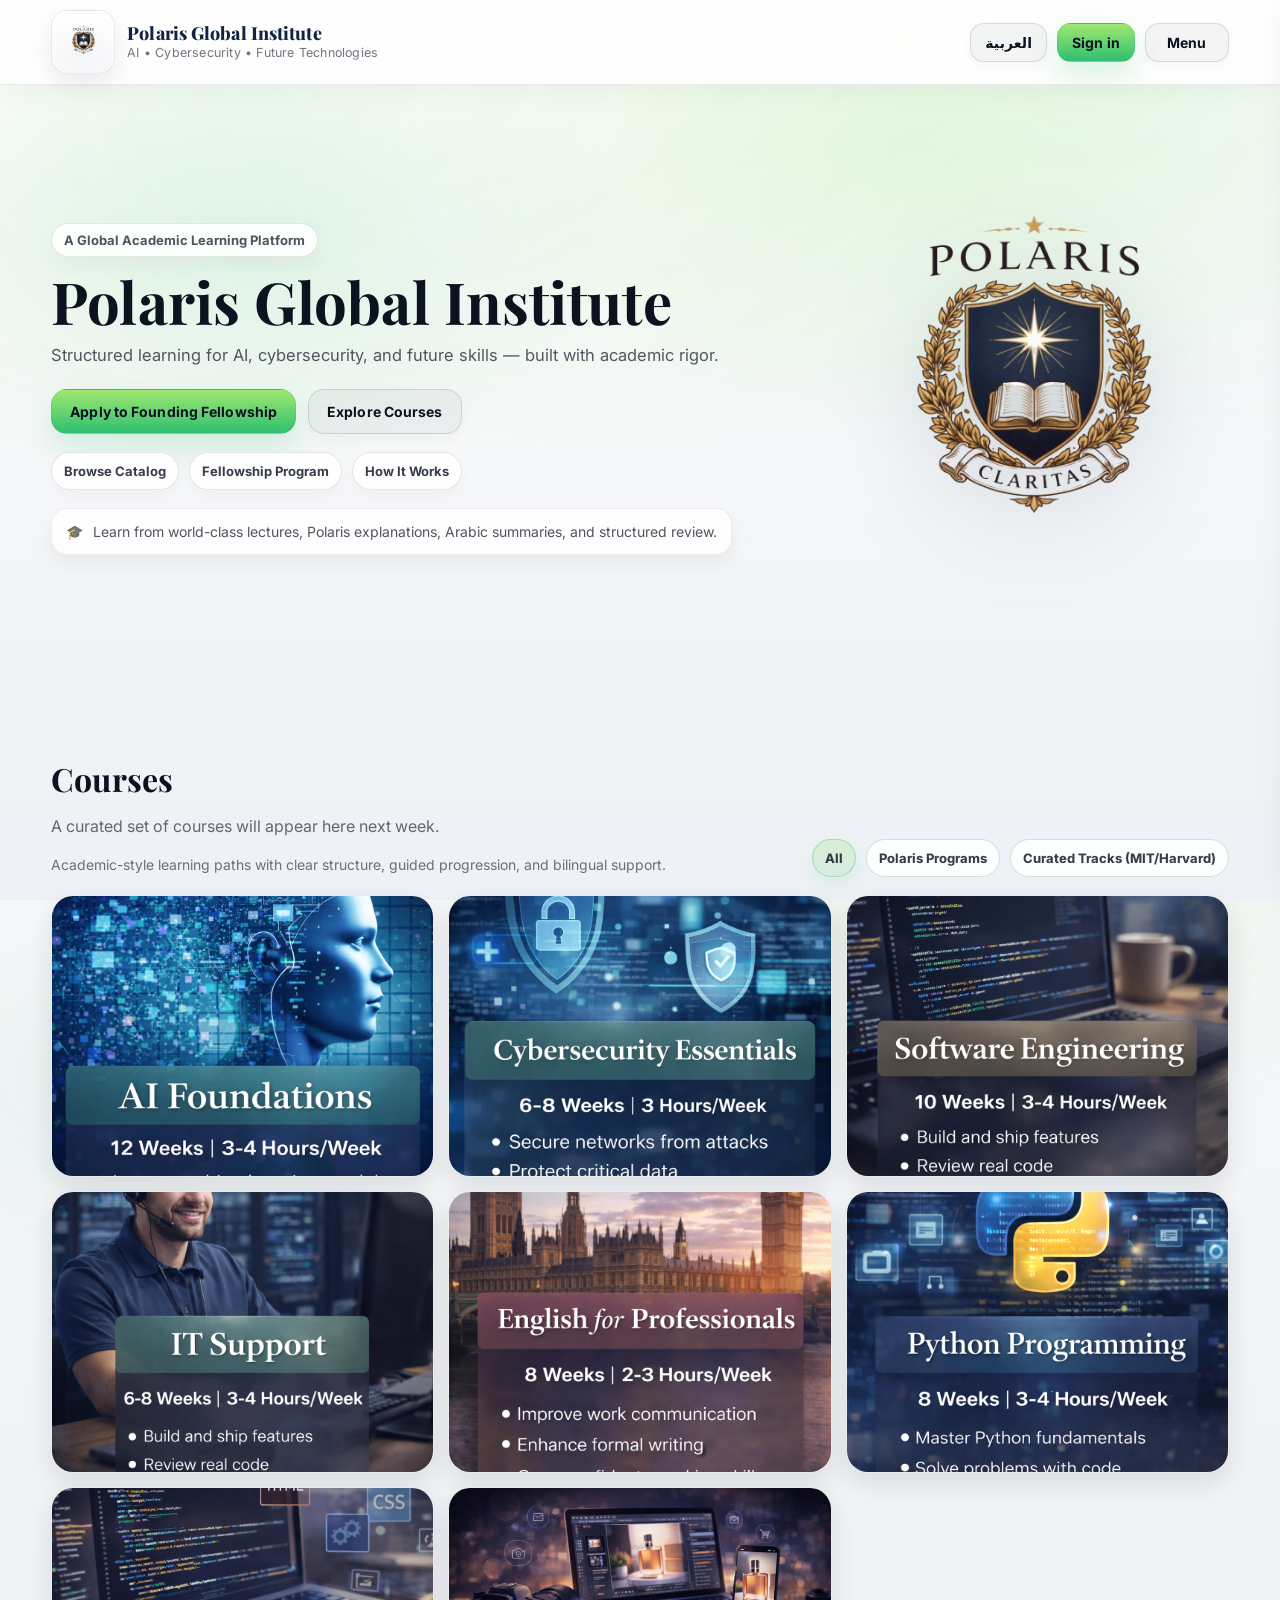
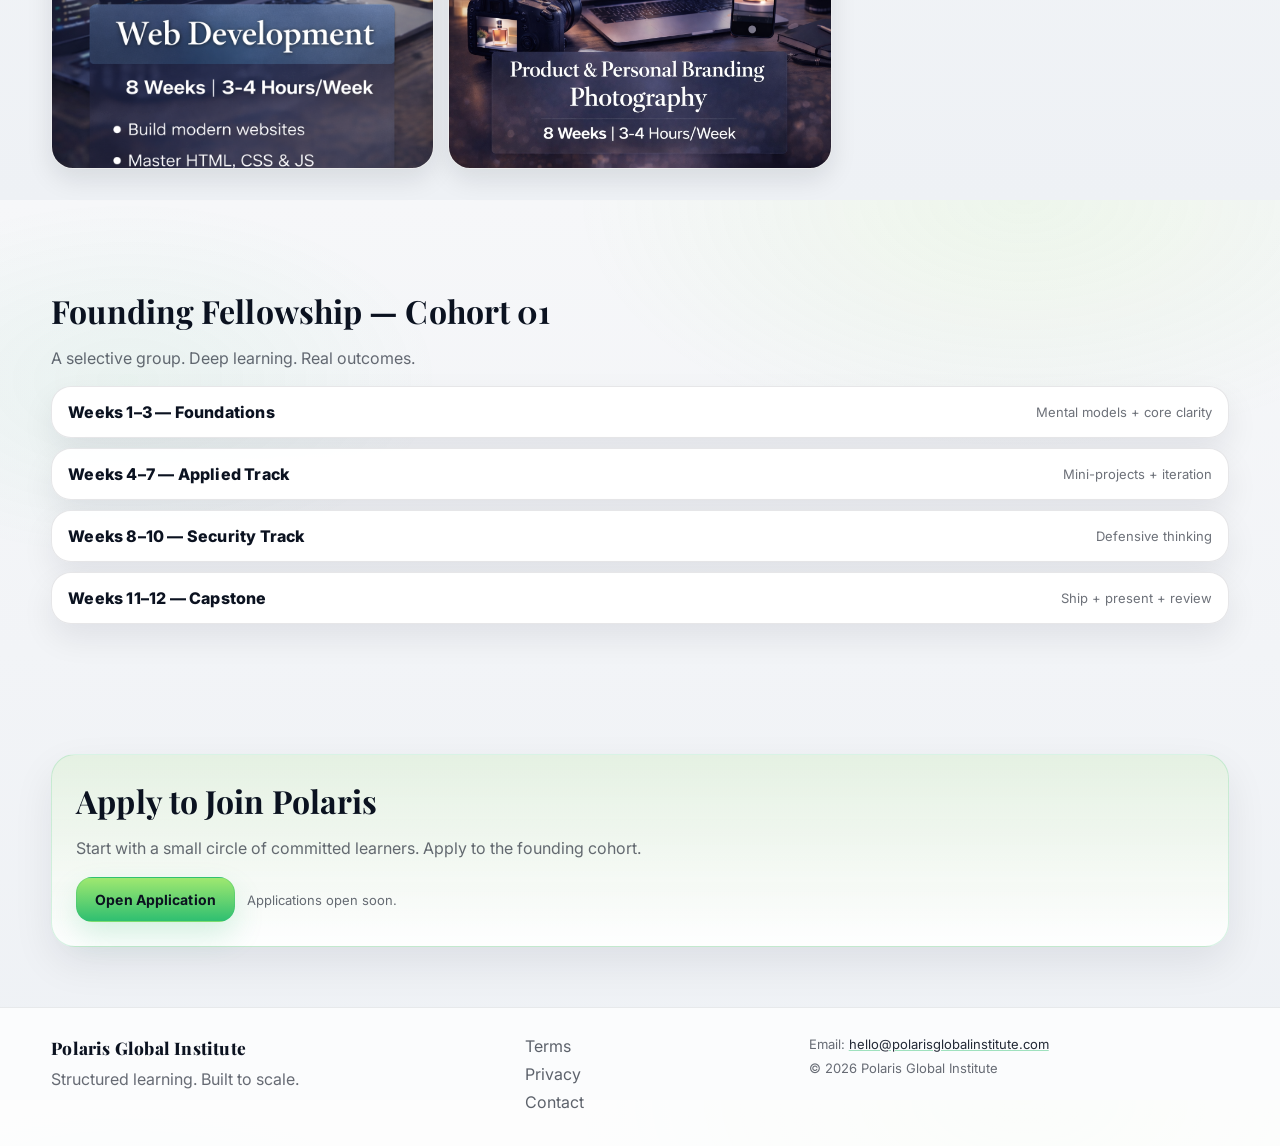
==== commit 707f3fc2: "Update index.html" ====
--- a/index.html
+++ b/index.html
@@ -4,13 +4,219 @@
   <meta charset="UTF-8" />
   <meta name="viewport" content="width=device-width, initial-scale=1.0, viewport-fit=cover" />
   <title>Polaris Global Institute</title>
-  <meta name="description" content="Polaris Global Institute — Structured learning for AI, cybersecurity, and future skills." />
+  <meta
+    name="description"
+    content="Polaris Global Institute — Structured learning for AI, cybersecurity, and future skills."
+  />
 
   <link rel="preconnect" href="https://fonts.googleapis.com">
   <link rel="preconnect" href="https://fonts.gstatic.com" crossorigin>
-  <link href="https://fonts.googleapis.com/css2?family=Inter:wght@400;600;700&family=Playfair+Display:wght@600;700&display=swap" rel="stylesheet">
+  <link
+    href="https://fonts.googleapis.com/css2?family=Inter:wght@400;600;700;800&family=Playfair+Display:wght@600;700;800&display=swap"
+    rel="stylesheet"
+  >
 
   <link rel="stylesheet" href="./styles.css" />
+
+  <style>
+    /* =========================================================
+       INDEX-ONLY POLISH
+       - Better logo top-left
+       - Stronger hero balance
+       - Small premium refinements
+    ========================================================= */
+
+    .topbar__inner{
+      gap: 18px;
+    }
+
+    .brand{
+      display: inline-flex !important;
+      align-items: center;
+      gap: 12px;
+      min-width: 0;
+      flex: 1 1 auto;
+    }
+
+    .brand--empty{
+      min-width: 0;
+    }
+
+    .brand__logoShell{
+      width: 64px;
+      height: 64px;
+      border-radius: 16px;
+      display: inline-flex;
+      align-items: center;
+      justify-content: center;
+      background:
+        linear-gradient(180deg, rgba(255,255,255,.96), rgba(246,247,249,.92));
+      border: 1px solid rgba(11,18,32,.08);
+      box-shadow:
+        0 10px 24px rgba(12,18,32,.08),
+        inset 0 1px 0 rgba(255,255,255,.9);
+      flex: 0 0 auto;
+    }
+
+    .brand__logo{
+      width: 52px;
+      height: 52px;
+      object-fit: contain;
+      filter: drop-shadow(0 6px 12px rgba(16,36,63,.10));
+    }
+
+    .brand__text{
+      min-width: 0;
+      display: flex;
+      flex-direction: column;
+      justify-content: center;
+      gap: 2px;
+    }
+
+    .brand__name{
+      font-family: var(--serif);
+      font-size: 1.12rem;
+      font-weight: 800;
+      line-height: 1.05;
+      color: var(--navy);
+      letter-spacing: .1px;
+      white-space: nowrap;
+    }
+
+    .brand__tagline{
+      font-size: .78rem;
+      color: rgba(11,18,32,.58);
+      white-space: nowrap;
+    }
+
+    .topbar__actions{
+      flex: 0 0 auto;
+    }
+
+    /* remove old top-right logo visual if any */
+    .topbar__actions .brandLogo{
+      display: none !important;
+    }
+
+    .hero__title{
+      max-width: 760px;
+    }
+
+    .hero__subtitle{
+      max-width: 760px;
+    }
+
+    .hero__content{
+      max-width: 760px;
+    }
+
+    .hero__art{
+      align-self: center;
+    }
+
+    .hero__art::before{
+      opacity: .98;
+      filter: drop-shadow(0 24px 50px rgba(16,36,63,.16));
+    }
+
+    .heroCardNote{
+      margin-top: 18px;
+      display: inline-flex;
+      align-items: center;
+      gap: 10px;
+      padding: 12px 14px;
+      border-radius: 16px;
+      background: rgba(255,255,255,.82);
+      border: 1px solid rgba(11,18,32,.08);
+      box-shadow: 0 10px 20px rgba(12,18,32,.05);
+      color: rgba(11,18,32,.72);
+      font-size: 14px;
+      line-height: 1.5;
+    }
+
+    .coursesIntroNote{
+      margin-top: 10px;
+      color: rgba(11,18,32,.58);
+      font-size: 14px;
+      line-height: 1.7;
+    }
+
+    .footer__meta{
+      display: flex;
+      flex-direction: column;
+      gap: 8px;
+    }
+
+    @media (max-width: 960px){
+      .brand__logoShell{
+        width: 58px;
+        height: 58px;
+        border-radius: 15px;
+      }
+
+      .brand__logo{
+        width: 46px;
+        height: 46px;
+      }
+
+      .brand__name{
+        font-size: 1rem;
+      }
+
+      .brand__tagline{
+        font-size: .74rem;
+      }
+    }
+
+    @media (max-width: 640px){
+      .topbar__inner{
+        align-items: center;
+      }
+
+      .brand{
+        gap: 10px;
+      }
+
+      .brand__logoShell{
+        width: 52px;
+        height: 52px;
+        border-radius: 14px;
+      }
+
+      .brand__logo{
+        width: 41px;
+        height: 41px;
+      }
+
+      .brand__tagline{
+        display: none;
+      }
+
+      .topbar__actions{
+        gap: 8px;
+      }
+
+      .topbar__actions .btn{
+        padding: 9px 11px;
+      }
+
+      .heroCardNote{
+        width: 100%;
+        justify-content: center;
+        text-align: center;
+      }
+    }
+
+    @media (max-width: 520px){
+      .brand__name{
+        font-size: .95rem;
+      }
+
+      .topbar__actions .btn--primary{
+        display: none;
+      }
+    }
+  </style>
 </head>
 
 <body>
@@ -18,17 +224,37 @@
   <header class="topbar">
     <div class="wrap topbar__inner">
       <a class="brand brand--empty" href="./index.html" aria-label="Polaris Global Institute">
+        <span class="brand__logoShell" aria-hidden="true">
+          <img class="brand__logo" src="./images/logo.png" alt="" />
+        </span>
+
+        <span class="brand__text">
+          <span class="brand__name">Polaris Global Institute</span>
+          <span class="brand__tagline">AI • Cybersecurity • Future Technologies</span>
+        </span>
+
         <span class="sr-only">Polaris Global Institute</span>
       </a>
 
       <div class="topbar__actions">
-        <img class="brandLogo" src="./images/logo.png" alt="Polaris Logo" />
-
-        <button id="langToggle" class="btn btn--ghost" type="button" aria-label="Switch language">العربية</button>
+        <button
+          id="langToggle"
+          class="btn btn--ghost"
+          type="button"
+          aria-label="Switch language"
+        >
+          العربية
+        </button>
 
         <a class="btn btn--primary" href="./login.html" data-i18n="signin">Sign in</a>
 
-        <button id="menuBtn" class="btn btn--ghost menuBtn" type="button" aria-expanded="false" aria-controls="menuPanel">
+        <button
+          id="menuBtn"
+          class="btn btn--ghost menuBtn"
+          type="button"
+          aria-expanded="false"
+          aria-controls="menuPanel"
+        >
           <span data-i18n="menu">Menu</span>
         </button>
       </div>
@@ -46,18 +272,27 @@
           <a href="#courses" class="menu__link" data-i18n="nav_courses">Courses</a>
           <a href="#program" class="menu__link" data-i18n="nav_program">Program</a>
 
-          <button class="menu__accordion" id="menuAboutToggle" type="button" aria-expanded="false" aria-controls="menuAboutPanel">
+          <button
+            class="menu__accordion"
+            id="menuAboutToggle"
+            type="button"
+            aria-expanded="false"
+            aria-controls="menuAboutPanel"
+          >
             <span data-i18n="about_title">About Polaris</span>
             <span class="menu__accordionIcon" aria-hidden="true">▾</span>
           </button>
+
           <div class="menu__accordionPanel" id="menuAboutPanel" hidden>
             <div class="menu__aboutCard">
               <p class="p muted" data-i18n="about_p1">
                 Polaris Global Institute is an independent learning initiative focused on rigorous, structured education.
               </p>
+
               <p class="p muted" data-i18n="about_p2">
                 We start small, build real capability, and scale with quality — not noise.
               </p>
+
               <div class="small muted" style="margin-top:10px;" data-i18n="pillars_title">Program Pillars</div>
               <ul class="list">
                 <li data-i18n="pl_1">Clear mental models</li>
@@ -82,7 +317,9 @@
         </nav>
 
         <div class="menu__footer">
-          <div class="small muted" data-i18n="menu_note">Clean, structured learning — built to scale.</div>
+          <div class="small muted" data-i18n="menu_note">
+            Clean, structured learning — built to scale.
+          </div>
         </div>
       </div>
     </div>
@@ -105,17 +342,33 @@
             </p>
 
             <div class="hero__cta">
-              <a class="btn btn--primary btn--lg" href="#apply" data-i18n="cta_primary">Apply to Founding Fellowship</a>
-              <a class="btn btn--ghost btn--lg" href="#courses" data-i18n="cta_secondary">Explore Courses</a>
+              <a class="btn btn--primary btn--lg" href="#apply" data-i18n="cta_primary">
+                Apply to Founding Fellowship
+              </a>
+
+              <a class="btn btn--ghost btn--lg" href="#courses" data-i18n="cta_secondary">
+                Explore Courses
+              </a>
             </div>
 
             <div class="hero__pills" aria-label="Quick navigation">
               <a class="pill" href="#courses" data-i18n="pill_catalog">Browse Catalog</a>
               <a class="pill" href="#program" data-i18n="pill_program">Fellowship Program</a>
 
-              <button class="pill pill--btn" id="howToggle" type="button" aria-expanded="false" aria-controls="how">
+              <button
+                class="pill pill--btn"
+                id="howToggle"
+                type="button"
+                aria-expanded="false"
+                aria-controls="how"
+              >
                 <span data-i18n="pill_how">How It Works</span>
               </button>
+            </div>
+
+            <div class="heroCardNote">
+              <span>🎓</span>
+              <span>Learn from world-class lectures, Polaris explanations, Arabic summaries, and structured review.</span>
             </div>
           </div>
 
@@ -135,6 +388,9 @@
           <div>
             <h2 class="h2" data-i18n="courses_title">Courses</h2>
             <p class="p muted" data-i18n="courses_sub">A curated set of courses will appear here next week.</p>
+            <div class="coursesIntroNote">
+              Academic-style learning paths with clear structure, guided progression, and bilingual support.
+            </div>
           </div>
 
           <div class="catalogFilters" aria-label="Catalog filters">
@@ -144,7 +400,6 @@
           </div>
         </div>
 
-        <!-- ✅ JS will render cards here from courses.json -->
         <div class="catalogGrid" id="catalogGrid"></div>
 
         <noscript>
@@ -160,7 +415,9 @@
       <div class="wrap">
         <div class="section__head">
           <h2 class="h2" data-i18n="how_title">How Polaris Works</h2>
-          <p class="p muted" data-i18n="how_sub">A clean system: learn with structure, build real output, and earn review.</p>
+          <p class="p muted" data-i18n="how_sub">
+            A clean system: learn with structure, build real output, and earn review.
+          </p>
         </div>
 
         <div class="howGrid">
--- a/styles.css
+++ b/styles.css
@@ -1,3399 +1,3141 @@
 :root{
 
-
-
-
-
-
-
   /* =========================
 
-
-
-     MIT-like Clean Palette
-
-
+     Polaris Academic Palette
 
   ========================= */
 
-
-
-  --bg: #f6f7f9;          /* clean paper */
-
-
-
-  --bg2:#eef1f5;          /* soft gray */
-
-
+  --bg: #f6f7f9;
+
+  --bg2:#eef1f5;
 
   --card:#ffffff;
 
-
-
   --text:#0b1220;
 
-
-
   --muted:#5b667a;
 
-
-
   --stroke: rgba(11,18,32,.12);
 
 
 
-
-
-
-
-  /* Accent (clean academic green) */
-
-
-
-  --accent:#9FE870;       /* calm lime */
-
-
-
-  --accent2:#2fbf71;      /* academic green */
-
-
-
-
-
-
-
-  /* Primary button */
+  --accent:#9FE870;
+
+  --accent2:#2fbf71;
 
 
 
   --primary1: #9FE870;
 
-
-
   --primary2: #2fbf71;
 
 
 
-
+  --navy:#10243f;
+
+  --navy2:#1b3356;
+
+  --gold:#b9932f;
+
+  --goldSoft:#e7d19b;
 
 
 
   --shadow: 0 18px 60px rgba(12,18,32,.08);
 
-
-
   --shadow2: 0 10px 26px rgba(12,18,32,.10);
 
+  --shadow3: 0 22px 55px rgba(16,36,63,.12);
+
 
 
   --radius: 18px;
 
-
-
-
+  --radius-lg: 24px;
+
+  --radius-xl: 30px;
 
 
 
   --serif: "Playfair Display", serif;
 
-
-
   --sans: "Inter", system-ui, -apple-system, Segoe UI, Roboto, Arial, sans-serif;
 
-
-
-}
-
-
-
-
+}
 
 
 
 *{ box-sizing: border-box; }
 
-
-
 html,body{ height:100%; }
 
 
 
-
+html{
+
+  scroll-behavior: smooth;
+
+}
 
 
 
 body{
 
-
-
   margin:0;
 
-
-
   font-family: var(--sans);
 
-
-
-  background: linear-gradient(180deg, var(--bg), var(--bg2));
-
-
+  background:
+
+    radial-gradient(900px 500px at 80% 0%, rgba(159,232,112,.10), transparent 50%),
+
+    radial-gradient(700px 400px at 10% 20%, rgba(47,191,113,.06), transparent 45%),
+
+    linear-gradient(180deg, var(--bg), var(--bg2));
 
   color: var(--text);
 
-
-
   -webkit-font-smoothing: antialiased;
 
-
-
   -moz-osx-font-smoothing: grayscale;
 
-
-
-}
-
-
-
-
-
-
-
-a{ color: inherit; text-decoration: none; }
-
-
-
-.wrap{ width:min(1100px, 92vw); margin:0 auto; }
-
-
-
-
-
-
-
-/* ✅ Accessibility: visually hidden text */
-
-
+}
+
+
+
+img{
+
+  max-width:100%;
+
+  display:block;
+
+}
+
+
+
+a{
+
+  color: inherit;
+
+  text-decoration: none;
+
+}
+
+
+
+button,
+
+input,
+
+select,
+
+textarea{
+
+  font: inherit;
+
+}
+
+
+
+.wrap{
+
+  width:min(1180px, 92vw);
+
+  margin:0 auto;
+
+}
+
+
+
+/* =========================
+
+   Accessibility
+
+========================= */
 
 .sr-only{
 
-
-
   position:absolute !important;
 
-
-
-  width:1px; height:1px;
-
-
-
-  padding:0; margin:-1px;
-
-
+  width:1px;
+
+  height:1px;
+
+  padding:0;
+
+  margin:-1px;
 
   overflow:hidden;
 
-
-
   clip: rect(0,0,0,0);
 
-
-
   white-space: nowrap;
 
-
-
   border:0;
 
-
-
-}
-
-
-
-
-
-
-
-/* ✅ empty brand placeholder (keeps spacing clean) */
-
-
-
-.brand--empty{
-
-
+}
+
+
+
+.brand--empty{ min-width: 0; }
+
+
+
+/* =========================
+
+   Topbar
+
+========================= */
+
+.topbar{
+
+  position: sticky;
+
+  top:0;
+
+  z-index: 40;
+
+  backdrop-filter: blur(12px);
+
+  -webkit-backdrop-filter: blur(12px);
+
+  background: rgba(255,255,255,.88);
+
+  border-bottom: 1px solid rgba(11,18,32,.08);
+
+  box-shadow: 0 8px 26px rgba(12,18,32,.04);
+
+}
+
+
+
+.topbar__inner{
+
+  display:flex;
+
+  align-items:center;
+
+  justify-content:space-between;
+
+  gap:16px;
+
+  padding: 12px 0;
+
+}
+
+
+
+.brand{
+
+  display:flex;
+
+  align-items:center;
+
+  gap:10px;
+
+  letter-spacing:.2px;
 
   min-width: 0;
 
-
-
-}
-
-
-
-
+}
+
+
+
+.brand__mark{
+
+  color: rgba(11,18,32,.65);
+
+  font-size: 16px;
+
+  transform: translateY(-1px);
+
+}
+
+
+
+.brand__typingWrap{
+
+  display:inline-flex;
+
+  align-items:baseline;
+
+  gap:6px;
+
+  min-width: 0;
+
+}
+
+
+
+.brand__typing{
+
+  font-family: var(--serif);
+
+  font-weight:800;
+
+  font-size: 18px;
+
+  line-height: 1;
+
+  white-space: nowrap;
+
+  overflow: hidden;
+
+  text-overflow: ellipsis;
+
+  transform: translateY(-3px);
+
+}
+
+
+
+.brand__caret{ display:none !important; }
+
+.brand__sub{ display:none !important; }
+
+
+
+.topbar__actions{
+
+  display:flex;
+
+  align-items:center;
+
+  gap:10px;
+
+  flex-wrap: wrap;
+
+}
+
+
+
+.brandLogo{
+
+  width: 58px;
+
+  height: 58px;
+
+  object-fit: contain;
+
+  border-radius: 12px;
+
+  background: transparent;
+
+  border: none;
+
+  padding: 0;
+
+  transform: translateY(-3px);
+
+  filter: drop-shadow(0 6px 14px rgba(12,18,32,.12));
+
+}
+
+
+
+@media (min-width: 961px){
+
+  .brandLogo{
+
+    width: 76px;
+
+    height: 76px;
+
+  }
+
+  .topbar__inner{
+
+    padding: 10px 0;
+
+  }
+
+}
 
 
 
 /* =========================
 
-
-
-   Topbar (clean + white)
-
-
+   Buttons
 
 ========================= */
 
-
-
-.topbar{
-
-
-
-  position: sticky;
-
-
-
-  top:0;
-
-
-
-  z-index: 20;
-
-
-
-  backdrop-filter: blur(10px);
-
-
-
-  -webkit-backdrop-filter: blur(10px);
-
-
+.btn{
+
+  display:inline-flex;
+
+  align-items:center;
+
+  justify-content:center;
+
+  gap:8px;
+
+  padding: 10px 14px;
+
+  border-radius: 14px;
+
+  border: 1px solid rgba(11,18,32,.12);
+
+  font-weight: 700;
+
+  font-size: 14px;
+
+  letter-spacing: .1px;
+
+  transition:
+
+    transform .15s ease,
+
+    background .15s ease,
+
+    border-color .15s ease,
+
+    filter .15s ease,
+
+    box-shadow .15s ease,
+
+    opacity .15s ease;
+
+  cursor:pointer;
+
+  user-select:none;
+
+  background: rgba(255,255,255,.84);
+
+  color: var(--text);
+
+  box-shadow: 0 4px 12px rgba(12,18,32,.03);
+
+}
+
+
+
+.btn:hover{
+
+  transform: translateY(-1px);
+
+}
+
+
+
+.btn:active{
+
+  transform: translateY(1px);
+
+}
+
+
+
+.btn--ghost{
+
+  background: rgba(11,18,32,.04);
+
+  color: var(--text);
+
+}
+
+
+
+.btn--ghost:hover{
+
+  background: rgba(11,18,32,.07);
+
+  border-color: rgba(11,18,32,.18);
+
+}
+
+
+
+.btn--primary{
+
+  background: linear-gradient(180deg, var(--primary1), var(--primary2));
+
+  color: #0b1220;
+
+  border-color: rgba(47,191,113,.30);
+
+  box-shadow: 0 14px 30px rgba(47,191,113,.18);
+
+}
+
+
+
+.btn--primary:hover{
+
+  filter: brightness(1.02);
+
+  box-shadow: 0 18px 36px rgba(47,191,113,.22);
+
+}
+
+
+
+.btn--lg{
+
+  padding: 13px 18px;
+
+  border-radius: 16px;
+
+}
+
+
+
+.menuBtn{
+
+  min-width: 84px;
+
+}
+
+
+
+/* =========================
+
+   Hero
+
+========================= */
+
+.hero{
+
+  position: relative;
+
+  padding: 42px 0 48px;
+
+  overflow:hidden;
+
+}
+
+
+
+.hero.hero--compact{
+
+  padding: 34px 0 38px;
+
+}
+
+
+
+.hero::before{
+
+  content:"";
+
+  position:absolute;
+
+  inset: 0;
+
+  background:
+
+    radial-gradient(900px 520px at 72% 10%, rgba(159,232,112,.18), transparent 55%),
+
+    radial-gradient(700px 420px at 20% 25%, rgba(47,191,113,.10), transparent 55%),
+
+    linear-gradient(180deg, rgba(255,255,255,.78), rgba(255,255,255,0));
+
+  pointer-events:none;
+
+}
+
+
+
+.hero__inner{
+
+  position: relative;
+
+  z-index: 2;
+
+}
+
+
+
+.hero__badge{
+
+  display:inline-flex;
+
+  padding: 8px 12px;
+
+  border-radius: 999px;
+
+  border: 1px solid rgba(11,18,32,.10);
+
+  color: rgba(11,18,32,.72);
 
   background: rgba(255,255,255,.86);
 
-
+  font-size: 13px;
+
+  font-weight: 700;
+
+  box-shadow: 0 8px 20px rgba(12,18,32,.04);
+
+}
+
+
+
+.hero__grid{
+
+  display:flex;
+
+  align-items:center;
+
+  justify-content:space-between;
+
+  gap: 38px;
+
+}
+
+
+
+.hero__content{
+
+  flex: 1 1 auto;
+
+  min-width: 0;
+
+}
+
+
+
+.hero__title{
+
+  margin: 14px 0 10px;
+
+  font-family: var(--serif);
+
+  font-size: clamp(36px, 4.8vw, 58px);
+
+  line-height: 1.04;
+
+  letter-spacing: .1px;
+
+  color: #0b1220;
+
+  text-wrap: balance;
+
+}
+
+
+
+.hero__subtitle{
+
+  margin: 0 0 18px;
+
+  max-width: 760px;
+
+  color: rgba(11,18,32,.70);
+
+  font-size: 16.5px;
+
+  line-height: 1.78;
+
+}
+
+
+
+.hero__cta{
+
+  display:flex;
+
+  gap:12px;
+
+  flex-wrap:wrap;
+
+  margin-top: 12px;
+
+}
+
+
+
+.hero__pills{
+
+  margin-top: 18px;
+
+  display:flex;
+
+  gap:10px;
+
+  flex-wrap:wrap;
+
+}
+
+
+
+.pill{
+
+  display:inline-flex;
+
+  align-items:center;
+
+  gap:8px;
+
+  padding: 10px 12px;
+
+  border-radius: 999px;
+
+  border: 1px solid rgba(11,18,32,.10);
+
+  background: rgba(255,255,255,.84);
+
+  color: rgba(11,18,32,.82);
+
+  font-weight: 700;
+
+  font-size: 13px;
+
+  transition: background .15s ease, border-color .15s ease, transform .15s ease;
+
+  box-shadow: 0 6px 16px rgba(12,18,32,.03);
+
+}
+
+
+
+.pill:hover{
+
+  background: rgba(255,255,255,.96);
+
+  border-color: rgba(11,18,32,.16);
+
+  transform: translateY(-1px);
+
+}
+
+
+
+.hero__art{
+
+  flex: 0 0 auto;
+
+  width: min(390px, 35vw);
+
+  display:flex;
+
+  justify-content: flex-end;
+
+  align-items:center;
+
+  position: relative;
+
+  min-height: 280px;
+
+}
+
+
+
+.hero__art::before{
+
+  content:"";
+
+  position:absolute;
+
+  inset: 0;
+
+  background: url("./images/logo.png") center / contain no-repeat;
+
+  opacity: .94;
+
+  mix-blend-mode: multiply;
+
+  filter: drop-shadow(0 18px 40px rgba(12,18,32,.14));
+
+  pointer-events:none;
+
+}
+
+
+
+.heroLogo{
+
+  width: 100%;
+
+  max-width: 360px;
+
+  height: auto;
+
+  object-fit: contain;
+
+  opacity: 0;
+
+  pointer-events:none;
+
+}
+
+
+
+html[dir="rtl"] .hero__grid{
+
+  flex-direction: row-reverse;
+
+}
+
+
+
+html[dir="rtl"] .hero__art{
+
+  justify-content: flex-start;
+
+}
+
+
+
+.hero__glow{
+
+  position:absolute;
+
+  inset: -30% -20% auto -20%;
+
+  height: 520px;
+
+  background:
+
+    radial-gradient(circle at 30% 35%, rgba(159,232,112,.20), transparent 55%),
+
+    radial-gradient(circle at 75% 20%, rgba(47,191,113,.14), transparent 50%);
+
+  filter: blur(26px);
+
+  z-index: 1;
+
+  opacity: .40;
+
+}
+
+
+
+/* =========================
+
+   Sections + Typography
+
+========================= */
+
+.section{
+
+  padding: 60px 0;
+
+}
+
+
+
+.h2{
+
+  font-family: var(--serif);
+
+  font-size: 32px;
+
+  margin: 0 0 12px;
+
+  letter-spacing: .1px;
+
+}
+
+
+
+.h3{
+
+  margin: 0 0 8px;
+
+  font-size: 18px;
+
+}
+
+
+
+.p{
+
+  margin: 0 0 12px;
+
+  line-height: 1.8;
+
+}
+
+
+
+.muted{
+
+  color: rgba(11,18,32,.62);
+
+}
+
+
+
+.small{
+
+  font-size: 13px;
+
+}
+
+
+
+.center{
+
+  text-align:center;
+
+}
+
+
+
+.section__head{
+
+  margin-bottom: 14px;
+
+}
+
+
+
+.section__headRow{
+
+  display:flex;
+
+  align-items:flex-end;
+
+  justify-content:space-between;
+
+  gap: 14px;
+
+  flex-wrap:wrap;
+
+}
+
+
+
+/* =========================
+
+   Catalog Filters
+
+========================= */
+
+.catalogFilters{
+
+  display:flex;
+
+  gap:10px;
+
+  flex-wrap:wrap;
+
+}
+
+
+
+.chip{
+
+  appearance:none;
+
+  border: 1px solid rgba(11,18,32,.14);
+
+  background: rgba(255,255,255,.88);
+
+  color: rgba(11,18,32,.82);
+
+  border-radius: 999px;
+
+  padding: 10px 12px;
+
+  font-weight: 750;
+
+  font-size: 13px;
+
+  cursor:pointer;
+
+  transition: background .15s ease, border-color .15s ease, transform .15s ease, box-shadow .15s ease;
+
+}
+
+
+
+.chip:hover{
+
+  background: rgba(255,255,255,.98);
+
+  border-color: rgba(11,18,32,.18);
+
+  transform: translateY(-1px);
+
+}
+
+
+
+.chip.is-active{
+
+  border-color: rgba(47,191,113,.35);
+
+  background: linear-gradient(180deg, rgba(159,232,112,.26), rgba(47,191,113,.12));
+
+  box-shadow: 0 8px 18px rgba(47,191,113,.10);
+
+}
+
+
+
+/* =========================
+
+   Catalog Grid
+
+========================= */
+
+.catalogGrid{
+
+  display:grid;
+
+  grid-template-columns: repeat(3, minmax(0, 1fr));
+
+  gap: 14px;
+
+  margin-top: 18px;
+
+}
+
+
+
+.catalogCard{
+
+  position: relative;
+
+  padding: 0;
+
+  border-radius: 22px;
+
+  overflow: hidden;
+
+  background: #fff;
+
+  border: 1px solid rgba(11,18,32,.08);
+
+  box-shadow: var(--shadow2);
+
+  transition: transform .25s ease, box-shadow .25s ease, border-color .25s ease;
+
+  cursor: pointer;
+
+}
+
+
+
+.cardMedia{
+
+  position: relative;
+
+  width: 100%;
+
+  min-height: 280px;
+
+  background: rgba(11,18,32,.03);
+
+}
+
+
+
+.catalogImg{
+
+  position:absolute;
+
+  inset:0;
+
+  width:100%;
+
+  height:100%;
+
+  object-fit: cover;
+
+  transform: scale(1);
+
+  transition: transform .45s cubic-bezier(.2,.8,.2,1), filter .35s ease;
+
+  filter: saturate(.98) contrast(1.02);
+
+}
+
+
+
+.cardLink{
+
+  position:absolute;
+
+  inset:0;
+
+  z-index: 5;
+
+}
+
+
+
+.catalogCard:hover{
+
+  transform: translateY(-6px);
+
+  border-color: rgba(47,191,113,.25);
+
+  box-shadow: 0 25px 60px rgba(12,18,32,.18);
+
+}
+
+
+
+.catalogCard:hover .catalogImg{
+
+  transform: scale(1.08);
+
+  filter: saturate(1.05) contrast(1.05);
+
+}
+
+
+
+.catalogCard::after{
+
+  content:"";
+
+  position:absolute;
+
+  inset:0;
+
+  background: radial-gradient(circle at center, rgba(0,0,0,0) 55%, rgba(0,0,0,.10) 100%);
+
+  opacity:0;
+
+  transition: opacity .3s ease;
+
+  pointer-events:none;
+
+  z-index: 2;
+
+}
+
+
+
+.catalogCard:hover::after{
+
+  opacity:1;
+
+}
+
+
+
+.catalogCard:active{
+
+  transform: translateY(-3px);
+
+}
+
+
+
+.catalogImg[style*="display: none"]{
+
+  position: static;
+
+  display:block;
+
+  width:100%;
+
+  height:280px;
+
+  object-fit: cover;
+
+}
+
+
+
+/* Luxury shine */
+
+.catalogCard::before{
+
+  content:"";
+
+  position:absolute;
+
+  inset:-40%;
+
+  background: linear-gradient(
+
+    115deg,
+
+    transparent 35%,
+
+    rgba(255,255,255,.18) 45%,
+
+    transparent 55%
+
+  );
+
+  transform: translateX(-30%) rotate(6deg);
+
+  opacity: 0;
+
+  transition: opacity .25s ease, transform .55s ease;
+
+  pointer-events:none;
+
+  z-index: 3;
+
+}
+
+
+
+.catalogCard:hover::before{
+
+  opacity: 1;
+
+  transform: translateX(30%) rotate(6deg);
+
+}
+
+
+
+/* =========================
+
+   How it works
+
+========================= */
+
+#how.section.is-collapsed{ display: none; }
+
+#how.section.is-open{ display: block; }
+
+
+
+.howGrid{
+
+  display:grid;
+
+  grid-template-columns: repeat(3, minmax(0, 1fr));
+
+  gap: 14px;
+
+  margin-top: 16px;
+
+}
+
+
+
+.howCard{
+
+  background: rgba(255,255,255,.96);
+
+  border: 1px solid rgba(11,18,32,.08);
+
+  border-radius: 20px;
+
+  padding: 18px;
+
+  box-shadow: var(--shadow2);
+
+  transition: transform .18s ease, box-shadow .18s ease, border-color .18s ease;
+
+}
+
+
+
+.howCard:hover{
+
+  transform: translateY(-3px);
+
+  border-color: rgba(47,191,113,.18);
+
+  box-shadow: 0 20px 42px rgba(12,18,32,.10);
+
+}
+
+
+
+.howNum{
+
+  width: 46px;
+
+  height: 46px;
+
+  border-radius: 14px;
+
+  display:flex;
+
+  align-items:center;
+
+  justify-content:center;
+
+  font-weight: 900;
+
+  color: #0b1220;
+
+  background: linear-gradient(180deg, var(--primary1), var(--primary2));
+
+  box-shadow: 0 10px 22px rgba(47,191,113,.18);
+
+  margin-bottom: 12px;
+
+}
+
+
+
+/* =========================
+
+   Fellowship Accordion
+
+========================= */
+
+.accordionStack{
+
+  display:flex;
+
+  flex-direction:column;
+
+  gap: 10px;
+
+  margin-top: 14px;
+
+}
+
+
+
+.acc{
+
+  border-radius: 20px;
+
+  border: 1px solid rgba(11,18,32,.10);
+
+  background: rgba(255,255,255,.96);
+
+  overflow:hidden;
+
+  box-shadow: 0 14px 32px rgba(12,18,32,.08);
+
+}
+
+
+
+.acc__sum{
+
+  list-style: none;
+
+  cursor:pointer;
+
+  display:flex;
+
+  align-items:center;
+
+  justify-content:space-between;
+
+  gap: 12px;
+
+  padding: 15px 16px;
+
+}
+
+
+
+.acc__sum::-webkit-details-marker{
+
+  display:none;
+
+}
+
+
+
+.acc__title{
+
+  font-weight: 800;
+
+  letter-spacing: .2px;
+
+}
+
+
+
+.acc__meta{
+
+  color: rgba(11,18,32,.60);
+
+  font-size: 13px;
+
+}
+
+
+
+.acc[open]{
+
+  border-color: rgba(47,191,113,.22);
+
+  box-shadow: 0 16px 36px rgba(47,191,113,.10);
+
+}
+
+
+
+.acc__body{
+
+  padding: 0 16px 16px;
+
+  line-height: 1.8;
+
+  color: rgba(11,18,32,.76);
+
+}
+
+
+
+/* =========================
+
+   Apply
+
+========================= */
+
+.apply{
+
+  padding-top: 10px;
+
+}
+
+
+
+.apply__box{
+
+  border: 1px solid rgba(47,191,113,.18);
+
+  background: linear-gradient(180deg, rgba(159,232,112,.14), rgba(255,255,255,.90));
+
+  border-radius: 24px;
+
+  padding: 24px;
+
+  box-shadow: 0 16px 40px rgba(12,18,32,.08);
+
+}
+
+
+
+.apply__cta{
+
+  display:flex;
+
+  align-items:center;
+
+  gap:12px;
+
+  flex-wrap:wrap;
+
+  margin-top: 14px;
+
+}
+
+
+
+/* =========================
+
+   Footer
+
+========================= */
+
+.footer{
+
+  border-top: 1px solid rgba(11,18,32,.08);
+
+  padding: 28px 0 34px;
+
+  background: rgba(255,255,255,.78);
+
+}
+
+
+
+.footer__inner{
+
+  display:grid;
+
+  grid-template-columns: 1.2fr .7fr 1.1fr;
+
+  gap: 16px;
+
+  align-items:start;
+
+}
+
+
+
+.footer__brand{
+
+  font-family: var(--serif);
+
+  font-weight:800;
+
+  letter-spacing:.2px;
+
+  font-size: 1.08rem;
+
+}
+
+
+
+.footer__tag{
+
+  color: rgba(11,18,32,.62);
+
+  margin-top: 6px;
+
+  line-height: 1.75;
+
+}
+
+
+
+.footer__links{
+
+  display:flex;
+
+  flex-direction:column;
+
+  gap: 8px;
+
+  color: rgba(11,18,32,.66);
+
+}
+
+
+
+.footer__links a:hover{
+
+  color: var(--text);
+
+}
+
+
+
+.link{
+
+  color: rgba(11,18,32,.90);
+
+  text-decoration: underline;
+
+  text-decoration-color: rgba(47,191,113,.45);
+
+}
+
+
+
+/* =========================
+
+   MENU
+
+========================= */
+
+.menu{
+
+  position: fixed;
+
+  top: 0;
+
+  right: 0;
+
+  height: 100dvh;
+
+  width: min(360px, 88vw);
+
+  background: rgba(255,255,255,.97);
+
+  border-left: 1px solid rgba(11,18,32,.10);
+
+  transform: translateX(110%);
+
+  transition: transform .22s ease;
+
+  z-index: 60;
+
+  backdrop-filter: blur(14px);
+
+  -webkit-backdrop-filter: blur(14px);
+
+  box-shadow: -20px 0 40px rgba(12,18,32,.10);
+
+}
+
+
+
+.menu.is-open{
+
+  transform: translateX(0);
+
+}
+
+
+
+.menu__inner{
+
+  padding: 18px;
+
+  display:flex;
+
+  flex-direction:column;
+
+  height:100%;
+
+}
+
+
+
+.menu__head{
+
+  display:flex;
+
+  align-items:center;
+
+  justify-content:space-between;
+
+  padding-bottom: 10px;
 
   border-bottom: 1px solid rgba(11,18,32,.10);
 
-
-
-}
-
-
-
-
-
-
-
-.topbar__inner{
-
-
+}
+
+
+
+.menu__title{
+
+  font-family: var(--serif);
+
+  font-weight:800;
+
+  letter-spacing:.2px;
+
+}
+
+
+
+.menu__close{
+
+  width: 38px;
+
+  height: 38px;
+
+  border-radius: 12px;
+
+  border: 1px solid rgba(11,18,32,.10);
+
+  background: rgba(11,18,32,.04);
+
+  color: var(--text);
+
+  cursor:pointer;
+
+}
+
+
+
+.menu__nav{
+
+  padding-top: 14px;
 
   display:flex;
 
-
+  flex-direction:column;
+
+  gap: 10px;
+
+}
+
+
+
+.menu__link{
+
+  padding: 12px 12px;
+
+  border-radius: 14px;
+
+  border: 1px solid rgba(11,18,32,.10);
+
+  background: rgba(255,255,255,.90);
+
+  color: rgba(11,18,32,.85);
+
+  transition: background .15s ease, border-color .15s ease, transform .15s ease;
+
+}
+
+
+
+.menu__link:hover{
+
+  background: rgba(255,255,255,1);
+
+  border-color: rgba(11,18,32,.16);
+
+  transform: translateY(-1px);
+
+}
+
+
+
+.menu__link--primary{
+
+  border-color: rgba(47,191,113,.22);
+
+  background: linear-gradient(180deg, rgba(159,232,112,.22), rgba(47,191,113,.10));
+
+}
+
+
+
+.menu__divider{
+
+  height: 1px;
+
+  background: rgba(11,18,32,.10);
+
+  margin: 6px 0;
+
+  opacity: .9;
+
+}
+
+
+
+.menu__footer{
+
+  margin-top: auto;
+
+  padding-top: 12px;
+
+}
+
+
+
+.menuBackdrop{
+
+  position: fixed;
+
+  inset: 0;
+
+  background: rgba(0,0,0,.35);
+
+  z-index: 55;
+
+  opacity: 0;
+
+  pointer-events: none;
+
+  transition: opacity .18s ease;
+
+}
+
+
+
+.menuBackdrop.is-open{
+
+  opacity: 1;
+
+  pointer-events: auto;
+
+}
+
+
+
+/* =========================
+
+   MENU Accordion
+
+========================= */
+
+.menu__accordion{
+
+  width: 100%;
+
+  display:flex;
 
   align-items:center;
 
-
-
   justify-content:space-between;
 
-
-
-  gap:16px;
-
-
+  gap:12px;
+
+  padding: 12px 12px;
+
+  border-radius: 14px;
+
+  border: 1px solid rgba(11,18,32,.10);
+
+  background: rgba(255,255,255,.90);
+
+  color: rgba(11,18,32,.88);
+
+  cursor:pointer;
+
+}
+
+
+
+.menu__accordion:hover{
+
+  background: rgba(255,255,255,1);
+
+  border-color: rgba(11,18,32,.16);
+
+}
+
+
+
+.menu__accordionIcon{
+
+  opacity:.85;
+
+  transition: transform .18s ease;
+
+}
+
+
+
+.menu__accordion[aria-expanded="true"] .menu__accordionIcon{
+
+  transform: rotate(180deg);
+
+}
+
+
+
+.menu__accordionPanel{
+
+  padding-top: 10px;
+
+}
+
+
+
+.menu__aboutCard{
+
+  background: rgba(11,18,32,.03);
+
+  border: 1px solid rgba(11,18,32,.10);
+
+  border-radius: 14px;
+
+  padding: 12px;
+
+  line-height: 1.75;
+
+}
+
+
+
+/* =========================
+
+   Week Page
+
+========================= */
+
+.weekGrid{
+
+  display:grid;
+
+  grid-template-columns: repeat(2, minmax(0, 1fr));
+
+  gap: 14px;
+
+  margin-top: 14px;
+
+}
+
+
+
+.weekCard{
+
+  display:flex;
+
+  align-items:center;
+
+  gap: 14px;
+
+  padding: 15px 16px;
+
+  border-radius: 20px;
+
+  border: 1px solid rgba(11,18,32,.10);
+
+  background: rgba(255,255,255,.96);
+
+  box-shadow: var(--shadow2);
+
+  transition: transform .18s ease, box-shadow .18s ease, border-color .18s ease;
+
+}
+
+
+
+.weekCard:hover{
+
+  transform: translateY(-4px);
+
+  border-color: rgba(47,191,113,.25);
+
+  box-shadow: 0 22px 50px rgba(12,18,32,.14);
+
+}
+
+
+
+.weekCard__num{
+
+  width: 46px;
+
+  height: 46px;
+
+  border-radius: 14px;
+
+  display:flex;
+
+  align-items:center;
+
+  justify-content:center;
+
+  font-weight: 900;
+
+  color: #0b1220;
+
+  background: linear-gradient(180deg, var(--primary1), var(--primary2));
+
+  box-shadow: 0 10px 22px rgba(47,191,113,.16);
+
+  flex: 0 0 auto;
+
+}
+
+
+
+.weekCard__body{
+
+  min-width: 0;
+
+  flex: 1 1 auto;
+
+}
+
+
+
+.weekCard__title{
+
+  font-weight: 900;
+
+  letter-spacing: .2px;
+
+}
+
+
+
+.weekCard__meta{
+
+  margin-top: 4px;
+
+  color: rgba(11,18,32,.62);
+
+  font-size: 13px;
+
+}
+
+
+
+.weekCard__arrow{
+
+  font-weight: 900;
+
+  opacity: .65;
+
+  flex: 0 0 auto;
+
+}
+
+
+
+/* =========================
+
+   Lesson Pages
+
+========================= */
+
+.lessonWrap{
+
+  width: min(1200px, 94vw);
+
+  margin: 0 auto;
+
+  padding: 40px 0 70px;
+
+}
+
+
+
+.lessonHead{
+
+  display:flex;
+
+  align-items:flex-start;
+
+  justify-content:space-between;
+
+  gap: 14px;
+
+  flex-wrap:wrap;
+
+  margin-bottom: 14px;
+
+}
+
+
+
+.lessonTitle{
+
+  font-family: var(--serif);
+
+  font-weight: 900;
+
+  letter-spacing:.1px;
+
+  font-size: clamp(28px, 3.4vw, 40px);
+
+  margin: 0;
+
+  line-height: 1.08;
+
+}
+
+
+
+.lessonSub{
+
+  color: rgba(11,18,32,.62);
+
+  margin: 8px 0 0;
+
+  line-height: 1.7;
+
+  font-size: 15px;
+
+}
+
+
+
+.lessonActions{
+
+  display:flex;
+
+  align-items:center;
+
+  gap:10px;
+
+  flex-wrap:wrap;
+
+}
+
+
+
+.lessonHero{
+
+  background: linear-gradient(135deg, rgba(16,36,63,.98), rgba(24,46,78,.92));
+
+  color: #fff;
+
+  border-radius: 28px;
+
+  padding: 34px 28px;
+
+  box-shadow: 0 18px 40px rgba(16, 36, 63, 0.18);
+
+  margin-bottom: 26px;
+
+  border: 1px solid rgba(255,255,255,.08);
+
+}
+
+
+
+.lessonHeroTop{
+
+  display:flex;
+
+  align-items:flex-start;
+
+  justify-content:space-between;
+
+  gap:18px;
+
+  flex-wrap:wrap;
+
+}
+
+
+
+.lessonEyebrow{
+
+  display:inline-flex;
+
+  align-items:center;
+
+  gap:8px;
+
+  background: rgba(255,255,255,0.08);
+
+  border: 1px solid rgba(255,255,255,0.12);
+
+  border-radius: 999px;
+
+  padding: 8px 14px;
+
+  font-size: 13px;
+
+  margin-bottom: 14px;
+
+  color: rgba(255,255,255,0.9);
+
+  font-weight: 700;
+
+}
+
+
+
+.lessonHero .lessonTitle{
+
+  color:#fff;
+
+}
+
+
+
+.lessonHero .lessonSub{
+
+  color: rgba(255,255,255,.82);
+
+  max-width: 760px;
+
+}
+
+
+
+.heroMetaRow{
+
+  display:flex;
+
+  gap:12px;
+
+  flex-wrap:wrap;
+
+  margin-top: 22px;
+
+}
+
+
+
+.heroMetaPill{
+
+  background: rgba(255,255,255,0.08);
+
+  color: #fff;
+
+  border: 1px solid rgba(255,255,255,0.12);
+
+  padding: 10px 14px;
+
+  border-radius: 999px;
+
+  font-size: 14px;
+
+  white-space: nowrap;
+
+  font-weight: 700;
+
+}
+
+
+
+.lessonGrid{
+
+  display:grid;
+
+  grid-template-columns: minmax(0, 2fr) minmax(280px, .95fr);
+
+  gap: 24px;
+
+  align-items:start;
+
+}
+
+
+
+.videoCard,
+
+.sideCard,
+
+.lessonSection,
+
+.toggleBox{
+
+  background: rgba(255,255,255,.98);
+
+  border: 1px solid rgba(11,18,32,.08);
+
+  border-radius: 22px;
+
+  box-shadow: var(--shadow2);
+
+}
+
+
+
+.videoCard{
+
+  overflow:hidden;
+
+  margin: 0 0 18px;
+
+  padding: 18px;
+
+}
+
+
+
+.videoBox{
+
+  position: relative;
+
+  width: 100%;
+
+  aspect-ratio: 16 / 9;
+
+  border-radius: 18px;
+
+  overflow: hidden;
+
+  background: #0b1220;
+
+}
+
+
+
+.videoBox iframe{
+
+  position:absolute;
+
+  inset:0;
+
+  width:100%;
+
+  height:100%;
+
+  border:0;
+
+}
+
+
+
+.lessonMeta{
+
+  display:flex;
+
+  gap:10px;
+
+  flex-wrap:wrap;
+
+  padding: 16px 0 0;
+
+  color: rgba(11,18,32,.62);
+
+  font-size: 13px;
+
+}
+
+
+
+.metaPill{
+
+  display:inline-flex;
+
+  align-items:center;
+
+  gap:8px;
+
+  padding: 9px 11px;
+
+  border-radius: 999px;
+
+  border: 1px solid rgba(11,18,32,.10);
+
+  background: rgba(11,18,32,.03);
+
+  font-weight: 700;
+
+}
+
+
+
+.sideColumn{
+
+  display:flex;
+
+  flex-direction:column;
+
+  gap: 18px;
+
+}
+
+
+
+.sideCard{
+
+  padding: 20px;
+
+}
+
+
+
+.sideCard h3{
+
+  margin: 0 0 12px;
+
+  font-size: 1.03rem;
+
+  color: var(--navy);
+
+}
+
+
+
+.sideCard p,
+
+.sideCard li{
+
+  color: var(--muted);
+
+  line-height: 1.78;
+
+  font-size: .97rem;
+
+}
+
+
+
+.sideCard ul{
+
+  margin: 0;
+
+  padding-left: 18px;
+
+}
+
+
+
+.noteBox{
+
+  background: linear-gradient(180deg, #fff9ec, #fffdf7);
+
+  border: 1px solid #f2dfb0;
+
+  border-radius: 18px;
+
+  padding: 16px;
+
+  color: #5b4a22;
+
+  line-height: 1.8;
+
+  font-size: .96rem;
+
+}
+
+
+
+.sectionStack{
+
+  display:flex;
+
+  flex-direction:column;
+
+  gap: 18px;
+
+}
+
+
+
+.lessonSection{
+
+  margin-top: 0;
+
+  padding: 22px;
+
+}
+
+
+
+.lessonSection h2{
+
+  margin: 0 0 10px;
+
+  font-size: 19px;
+
+  letter-spacing:.1px;
+
+  color: var(--navy);
+
+}
+
+
+
+.lessonSection p{
+
+  margin: 0 0 12px;
+
+  line-height: 1.85;
+
+  color: rgba(11,18,32,.78);
+
+}
+
+
+
+.lessonSection p:last-child{
+
+  margin-bottom: 0;
+
+}
+
+
+
+.lessonSection ul,
+
+.lessonSection ol{
+
+  margin: 10px 0 0;
+
+  padding-left: 20px;
+
+  line-height: 1.85;
+
+  color: rgba(11,18,32,.78);
+
+}
+
+
+
+.conceptGrid{
+
+  display:grid;
+
+  grid-template-columns: repeat(2, minmax(0, 1fr));
+
+  gap: 14px;
+
+  padding: 0 !important;
+
+  list-style: none;
+
+}
+
+
+
+.conceptGrid li{
+
+  margin: 0;
+
+  padding: 16px;
+
+  border-radius: 16px;
+
+  background: #f8fafc;
+
+  border: 1px solid #e9eef3;
+
+  color: #203244;
+
+  font-weight: 700;
+
+  line-height: 1.6;
+
+}
+
+
+
+/* Toggle Boxes */
+
+.toggleStack{
+
+  display:flex;
+
+  flex-direction:column;
+
+  gap: 14px;
+
+  margin-top: 22px;
+
+}
+
+
+
+.toggleBox{
+
+  overflow:hidden;
+
+}
+
+
+
+.toggleBox > summary{
+
+  list-style:none;
+
+  cursor:pointer;
+
+  padding: 16px 18px;
+
+  display:flex;
+
+  align-items:center;
+
+  justify-content:space-between;
+
+  gap: 12px;
+
+  font-weight: 900;
+
+}
+
+
+
+.toggleBox > summary::-webkit-details-marker{
+
+  display:none;
+
+}
+
+
+
+.toggleLabel{
+
+  display:flex;
+
+  align-items:center;
+
+  gap:10px;
+
+  flex-wrap: wrap;
+
+  color: var(--navy);
+
+}
+
+
+
+.toggleHint{
+
+  color: rgba(11,18,32,.56);
+
+  font-weight: 700;
+
+  font-size: 12.5px;
+
+}
+
+
+
+.toggleChevron{
+
+  width: 34px;
+
+  height: 34px;
+
+  border-radius: 12px;
+
+  border: 1px solid rgba(11,18,32,.10);
+
+  background: rgba(11,18,32,.04);
+
+  display:flex;
+
+  align-items:center;
+
+  justify-content:center;
+
+  transition: transform .18s ease;
+
+}
+
+
+
+.toggleBox[open]{
+
+  border-color: rgba(47,191,113,.22);
+
+  box-shadow: 0 16px 36px rgba(47,191,113,.10);
+
+}
+
+
+
+.toggleBox[open] .toggleChevron{
+
+  transform: rotate(180deg);
+
+}
+
+
+
+.toggleBody{
+
+  padding: 0 18px 18px;
+
+  color: rgba(11,18,32,.78);
+
+  line-height: 1.8;
+
+  border-top: 1px solid rgba(11,18,32,.06);
+
+}
+
+
+
+.quizList{
+
+  margin: 12px 0 0;
+
+  padding-left: 18px;
+
+}
+
+
+
+.quizList li{
+
+  margin-bottom: 10px;
+
+}
+
+
+
+.glossItem{
 
   padding: 12px 0;
 
-
-
-}
-
-
-
-
-
-
-
-/* Brand (LEFT) */
-
-
-
-.brand{
-
-
+  border-bottom: 1px solid rgba(11,18,32,.08);
+
+}
+
+
+
+.glossItem:last-child{
+
+  border-bottom: 0;
+
+  padding-bottom: 0;
+
+}
+
+
+
+.glossTerm{
+
+  font-weight: 900;
+
+  color: var(--navy);
+
+}
+
+
+
+.glossDef{
+
+  margin-top: 6px;
+
+  color: rgba(11,18,32,.72);
+
+}
+
+
+
+.lessonNav{
 
   display:flex;
 
-
-
   align-items:center;
 
-
-
-  gap:10px;
-
-
-
-  letter-spacing:.2px;
-
-
-
-  min-width: 0;
-
-
-
-}
-
-
-
-
-
-
-
-.brand__mark{
-
-
-
-  color: rgba(11,18,32,.65);
-
-
-
-  font-size: 16px;
-
-
-
-  transform: translateY(-1px);
-
-
-
-}
-
-
-
-
-
-
-
-.brand__typingWrap{
-
-
-
-  display:inline-flex;
-
-
-
-  align-items:baseline;
-
-
-
-  gap:6px;
-
-
-
-  min-width: 0;
-
-
-
-}
-
-
-
-
-
-
-
-.brand__typing{
-
-
-
-  font-family: var(--serif);
-
-
-
-  font-weight:800;
-
-
-
-  font-size: 18px;
-
-
-
-  line-height: 1;
-
-
-
-  white-space: nowrap;
-
-
-
-  overflow: hidden;
-
-
-
-  text-overflow: ellipsis;
-
-
-
-  transform: translateY(-3px);
-
-
-
-}
-
-
-
-
-
-
-
-/* IMPORTANT: no typing caret now */
-
-
-
-.brand__caret{ display:none !important; }
-
-
-
-
-
-
-
-/* Sub (REMOVE) */
-
-
-
-.brand__sub{ display:none !important; }
-
-
-
-
-
-
-
-/* Right actions */
-
-
-
-.topbar__actions{
-
-
-
-  display:flex;
-
-
-
-  align-items:center;
-
-
-
-  gap:10px;
-
-
-
-}
-
-
-
-
-
-
-
-/* ✅ Logo on the RIGHT — bigger on Desktop */
-
-
-
-.brandLogo{
-
-
-
-  width: 56px;
-
-
-
-  height: 56px;
-
-
-
-  object-fit: contain;
-
-
-
-
-
-
-
-  border-radius: 12px;
-
-
-
-  background: transparent;
-
-
-
-  border: none;
-
-
-
-  padding: 0;
-
-
-
-  transform: translateY(-6px);
-
-
-
-  filter: drop-shadow(0 6px 14px rgba(12,18,32,.12));
-
-
-
-}
-
-
-
-
-
-
-
-/* ✅ Desktop boost (bigger logo on computer) */
-
-
-
-@media (min-width: 961px){
+  justify-content:space-between;
+
+  gap: 10px;
+
+  flex-wrap:wrap;
+
+  margin-top: 22px;
+
+}
+
+
+
+/* =========================
+
+   RTL
+
+========================= */
+
+html[dir="rtl"] body{
+
+  font-family: var(--sans);
+
+}
+
+
+
+html[dir="rtl"] .list{
+
+  padding-left: 0;
+
+  padding-right: 18px;
+
+}
+
+
+
+html[dir="rtl"] .brand__typing{
+
+  direction: ltr;
+
+  unicode-bidi: plaintext;
+
+}
+
+
+
+html[dir="rtl"] .lessonTitle,
+
+html[dir="rtl"] .lessonSection h2{
+
+  letter-spacing: 0;
+
+}
+
+
+
+html[dir="rtl"] .lessonSection ul,
+
+html[dir="rtl"] .lessonSection ol,
+
+html[dir="rtl"] .quizList,
+
+html[dir="rtl"] .sideCard ul{
+
+  padding-left: 0;
+
+  padding-right: 18px;
+
+}
+
+
+
+html[dir="rtl"] .heroMetaRow,
+
+html[dir="rtl"] .lessonMeta{
+
+  justify-content: flex-start;
+
+}
+
+
+
+/* =========================
+
+   Responsive
+
+========================= */
+
+@media (max-width: 980px){
+
+  .lessonGrid{
+
+    grid-template-columns: 1fr;
+
+  }
+
+
+
+  .footer__inner{
+
+    grid-template-columns: 1fr;
+
+  }
+
+
+
+  .catalogGrid{
+
+    grid-template-columns: 1fr;
+
+  }
+
+
+
+  .howGrid{
+
+    grid-template-columns: 1fr;
+
+  }
+
+
+
+  .weekGrid{
+
+    grid-template-columns: 1fr;
+
+  }
+
+
+
+  .section__headRow{
+
+    align-items:flex-start;
+
+  }
+
+
+
+  .cardMedia{
+
+    min-height: 240px;
+
+  }
+
+
+
+  .hero{
+
+    padding-top: 66px;
+
+  }
+
+
+
+  .hero.hero--compact{
+
+    padding: 54px 0 34px;
+
+  }
+
+
+
+  .hero__grid{
+
+    flex-direction: column;
+
+    align-items:flex-start;
+
+  }
+
+
+
+  html[dir="rtl"] .hero__grid{
+
+    flex-direction: column;
+
+    align-items:flex-start;
+
+  }
+
+
+
+  .hero__art{
+
+    width: 100%;
+
+    justify-content:flex-start;
+
+    margin-top: 6px;
+
+    min-height: 110px;
+
+  }
+
+
+
+  .heroLogo{
+
+    max-width: 260px;
+
+  }
+
+}
+
+
+
+@media (max-width: 640px){
+
+  .lessonWrap{
+
+    width: min(94vw, 100%);
+
+    padding: 26px 0 56px;
+
+  }
+
+
+
+  .lessonHero{
+
+    padding: 24px 18px;
+
+    border-radius: 22px;
+
+  }
+
+
+
+  .lessonTitle{
+
+    font-size: 2rem;
+
+  }
+
+
+
+  .lessonSection,
+
+  .sideCard,
+
+  .videoCard{
+
+    padding: 16px;
+
+  }
+
+
+
+  .conceptGrid{
+
+    grid-template-columns: 1fr;
+
+  }
+
+
+
+  .lessonNav{
+
+    flex-direction: column;
+
+  }
+
+
+
+  .lessonNav .btn{
+
+    width: 100%;
+
+  }
+
+}
+
+
+
+@media (max-width: 520px){
+
+  .hero{
+
+    padding: 68px 0 28px;
+
+  }
+
+
+
+  .hero.hero--compact{
+
+    padding: 50px 0 26px;
+
+  }
+
+
+
+  .hero__subtitle{
+
+    font-size: 15.5px;
+
+    line-height: 1.66;
+
+  }
+
+
+
+  .hero__cta{
+
+    gap: 10px;
+
+  }
+
+
+
+  .hero__cta .btn{
+
+    flex: 1 1 auto;
+
+  }
+
+
+
+  .hero__pills{
+
+    display:grid;
+
+    grid-template-columns: 1fr 1fr;
+
+    gap: 10px;
+
+    margin-top: 14px;
+
+  }
+
+
+
+  .pill{
+
+    justify-content:center;
+
+    padding: 10px 10px;
+
+    font-size: 12.5px;
+
+  }
+
+
+
+  .section{
+
+    padding: 48px 0;
+
+  }
+
+
+
+  .h2{
+
+    font-size: 28px;
+
+    margin: 0 0 10px;
+
+  }
+
+
+
+  .section__head{
+
+    margin-bottom: 12px;
+
+  }
+
+
+
+  .catalogFilters{
+
+    flex-wrap: nowrap;
+
+    overflow-x: auto;
+
+    -webkit-overflow-scrolling: touch;
+
+    gap: 10px;
+
+    padding-bottom: 6px;
+
+  }
+
+
+
+  .catalogFilters::-webkit-scrollbar{
+
+    display:none;
+
+  }
+
+
+
+  .chip{
+
+    white-space: nowrap;
+
+    padding: 9px 12px;
+
+    font-size: 12.5px;
+
+  }
+
+
+
+  .topbar__inner{
+
+    padding: 10px 0;
+
+  }
 
 
 
   .brandLogo{
 
-
-
-    width: 72px;
-
-
-
-    height: 72px;
-
-
-
-  }
-
-
-
-  .topbar__inner{
-
-
-
-    padding: 10px 0; /* slightly tighter so it feels higher */
-
-
-
-  }
-
-
-
-}
-
-
-
-
-
-
-
-/* =========================
-
-
-
-   Buttons (MIT clean)
-
-
-
-========================= */
-
-
-
-.btn{
-
-
-
-  display:inline-flex;
-
-
-
-  align-items:center;
-
-
-
-  justify-content:center;
-
-
-
-  gap:8px;
-
-
-
-  padding: 10px 14px;
-
-
-
-  border-radius: 14px;
-
-
-
-  border: 1px solid rgba(11,18,32,.14);
-
-
-
-  font-weight: 700;
-
-
-
-  font-size: 14px;
-
-
-
-  letter-spacing: .1px;
-
-
-
-  transition: transform .15s ease, background .15s ease, border-color .15s ease, filter .15s ease, box-shadow .15s ease;
-
-
-
-  cursor:pointer;
-
-
-
-  user-select:none;
-
-
-
-  background: rgba(255,255,255,.76);
-
-
-
-}
-
-
-
-
-
-
-
-.btn:active{ transform: translateY(1px); }
-
-
-
-
-
-
-
-.btn--ghost{
-
-
-
-  background: rgba(11,18,32,.04);
-
-
-
-  color: var(--text);
-
-
-
-}
-
-
-
-.btn--ghost:hover{
-
-
-
-  background: rgba(11,18,32,.07);
-
-
-
-  border-color: rgba(11,18,32,.18);
-
-
-
-}
-
-
-
-
-
-
-
-.btn--primary{
-
-
-
-  background: linear-gradient(180deg, var(--primary1), var(--primary2));
-
-
-
-  color: #0b1220;
-
-
-
-  border-color: rgba(47,191,113,.35);
-
-
-
-  box-shadow: 0 12px 24px rgba(47,191,113,.18);
-
-
-
-}
-
-
-
-.btn--primary:hover{
-
-
-
-  filter: brightness(1.02);
-
-
-
-  box-shadow: 0 14px 28px rgba(47,191,113,.22);
-
-
-
-}
-
-
-
-
-
-
-
-.btn--lg{
-
-
-
-  padding: 12px 16px;
-
-
-
-  border-radius: 16px;
-
-
-
-}
-
-
-
-
-
-
-
-.menuBtn{ min-width: 84px; }
-
-
-
-
-
-
-
-/* =========================
-
-
-
-   Hero (MIT clean) + BIG HERO LOGO (printed / no frame)
-
-
-
-========================= */
-
-
-
-.hero{
-
-
-
-  position: relative;
-
-
-
-  padding: 32px 0 40px;
-
-
-
-  overflow:hidden;
-
-
-
-}
-
-
-
-
-
-
-
-/* ✅ Raise Hero when using hero--compact (you already added it in HTML) */
-
-
-
-.hero.hero--compact{
-
-
-
-  padding: 30px 0 34px; /* was 74/40 -> now higher */
-
-
-
-}
-
-
-
-
-
-
-
-.hero::before{
-
-
-
-  content:"";
-
-
-
-  position:absolute;
-
-
-
-  inset: 0;
-
-
-
-  background:
-
-
-
-    radial-gradient(900px 520px at 70% 10%, rgba(159,232,112,.18), transparent 55%),
-
-
-
-    radial-gradient(700px 420px at 20% 25%, rgba(47,191,113,.10), transparent 55%),
-
-
-
-    linear-gradient(180deg, rgba(255,255,255,.78), rgba(255,255,255,0));
-
-
-
-  pointer-events:none;
-
-
-
-}
-
-
-
-
-
-
-
-.hero__inner{ position: relative; z-index: 2; }
-
-
-
-
-
-
-
-.hero__badge{
-
-
-
-  display:inline-flex;
-
-
-
-  padding: 8px 12px;
-
-
-
-  border-radius: 999px;
-
-
-
-  border: 1px solid rgba(11,18,32,.12);
-
-
-
-  color: rgba(11,18,32,.72);
-
-
-
-  background: rgba(255,255,255,.82);
-
-
-
-  font-size: 13px;
-
-
-
-}
-
-
-
-
-
-
-
-.hero__title{
-
-
-
-  margin: 12px 0 8px; /* slightly tighter */
-
-
-
-  font-family: var(--serif);
-
-
-
-  font-size: clamp(34px, 4.6vw, 54px);
-
-
-
-  line-height: 1.06;
-
-
-
-  letter-spacing: .2px;
-
-
-
-}
-
-
-
-
-
-
-
-.hero__subtitle{
-
-
-
-  margin: 0 0 16px; /* slightly tighter */
-
-
-
-  max-width: 720px;
-
-
-
-  color: rgba(11,18,32,.70);
-
-
-
-  font-size: 16px;
-
-
-
-  line-height: 1.72;
-
-
-
-}
-
-
-
-
-
-
-
-.hero__cta{
-
-
-
-  display:flex;
-
-
-
-  gap:12px;
-
-
-
-  flex-wrap:wrap;
-
-
-
-  margin-top: 12px; /* tighter */
-
-
-
-}
-
-
-
-
-
-
-
-/* Quick nav pills */
-
-
-
-.hero__pills{
-
-
-
-  margin-top: 16px; /* tighter */
-
-
-
-  display:flex;
-
-
-
-  gap:10px;
-
-
-
-  flex-wrap:wrap;
-
-
-
-}
-
-
-
-
-
-
-
-.pill{
-
-
-
-  display:inline-flex;
-
-
-
-  align-items:center;
-
-
-
-  gap:8px;
-
-
-
-  padding: 10px 12px;
-
-
-
-  border-radius: 999px;
-
-
-
-  border: 1px solid rgba(11,18,32,.12);
-
-
-
-  background: rgba(255,255,255,.78);
-
-
-
-  color: rgba(11,18,32,.82);
-
-
-
-  font-weight: 700;
-
-
-
-  font-size: 13px;
-
-
-
-  transition: background .15s ease, border-color .15s ease, transform .15s ease;
-
-
-
-}
-
-
-
-.pill:hover{
-
-
-
-  background: rgba(255,255,255,.94);
-
-
-
-  border-color: rgba(11,18,32,.16);
-
-
-
-}
-
-
-
-
-
-
-
-/* =========================
-
-
-
-   HERO GRID: Big logo (EN right / AR left)
-
-
-
-========================= */
-
-
-
-.hero__grid{
-
-
-
-  display:flex;
-
-
-
-  align-items:center;
-
-
-
-  justify-content:space-between;
-
-
-
-  gap: 34px;
-
-
-
-}
-
-
-
-
-
-
-
-.hero__content{
-
-
-
-  flex: 1 1 auto;
-
-
-
-  min-width: 0;
-
-
-
-}
-
-
-
-
-
-
-
-/* Logo container */
-
-
-
-.hero__art{
-
-
-
-  flex: 0 0 auto;
-
-
-
-  width: min(360px, 34vw);
-
-
-
-  display:flex;
-
-
-
-  justify-content: flex-end; /* EN: right */
-
-
-
-  align-items:center;
-
-
-
-
-
-
-
-  /* ✅ prepare for printed logo */
-
-
-
-  position: relative;
-
-
-
-  min-height: 260px; /* gives space to show watermark nicely */
-
-
-
-}
-
-
-
-
-
-
-
-/*
-
-
-
-  ✅ Print logo with CSS (no frame)
-
-
-
-  - mix-blend-mode helps remove any “white square” feeling
-
-
-
-  - opacity keeps it classy
-
-
-
-*/
-
-
-
-.hero__art::before{
-
-
-
-  content:"";
-
-
-
-  position:absolute;
-
-
-
-  inset: 0;
-
-
-
-  background: url("./images/logo.png") center / contain no-repeat;
-
-
-
-
-
-
-
-  /* “printed” look */
-
-
-
-  opacity: .92;
-
-
-
-  mix-blend-mode: multiply;
-
-
-
-  filter: drop-shadow(0 18px 40px rgba(12,18,32,.14));
-
-
-
-  pointer-events:none;
-
-
-
-}
-
-
-
-
-
-
-
-/* Keep the <img> only for loading/SEO, hide it visually */
-
-
-
-.heroLogo{
-
-
-
-  width: 100%;
-
-
-
-  max-width: 340px;
-
-
-
-  height: auto;
-
-
-
-  object-fit: contain;
-
-
-
-  opacity: 0;            /* ✅ hidden */
-
-
-
-  pointer-events:none;
-
-
-
-}
-
-
-
-
-
-
-
-/* AR: flip hero (logo goes left) */
-
-
-
-html[dir="rtl"] .hero__grid{
-
-
-
-  flex-direction: row-reverse;
-
-
-
-}
-
-
-
-html[dir="rtl"] .hero__art{
-
-
-
-  justify-content: flex-start;
-
-
-
-}
-
-
-
-
-
-
-
-.hero__glow{
-
-
-
-  position:absolute;
-
-
-
-  inset: -30% -20% auto -20%;
-
-
-
-  height: 520px;
-
-
-
-  background:
-
-
-
-    radial-gradient(circle at 30% 35%, rgba(159,232,112,.20), transparent 55%),
-
-
-
-    radial-gradient(circle at 75% 20%, rgba(47,191,113,.14), transparent 50%);
-
-
-
-  filter: blur(26px);
-
-
-
-  z-index: 1;
-
-
-
-  opacity: .40;
-
-
-
-}
-
-
-
-
-
-
-
-/* =========================
-
-
-
-   Responsive hero
-
-
-
-========================= */
-
-
-
-@media (max-width: 960px){
-
-
-
-  .hero{ padding-top: 64px; }
-
-
-
-  .hero.hero--compact{ padding: 50px 0 30px; }
-
-
-
-
-
-
-
-  .hero__grid{
-
-
-
-    flex-direction: column;
-
-
-
-    align-items:flex-start;
-
-
-
-  }
-
-
-
-  html[dir="rtl"] .hero__grid{
-
-
-
-    flex-direction: column;
-
-
-
-    align-items:flex-start;
-
-
-
-  }
-
-
-
-
-
-
-
-  .hero__art{
-
-
-
-    width: 100%;
-
-
-
-    justify-content:flex-start;
-
-
-
-    margin-top: 4px;
-
-
-
-    min-height: 100px;
-
-
-
-  }
-
-
-
-
-
-
-
-  .heroLogo{
-
-
-
-    max-width: 260px;
-
-
-
-  }
-
-
-
-}
-
-
-
-
-
-
-
-/* =========================
-
-
-
-   Sections + Typography
-
-
-
-========================= */
-
-
-
-.section{ padding: 56px 0; }
-
-.h2{ font-family: var(--serif); font-size: 30px; margin: 0 0 12px; }
-
-.h3{ margin: 0 0 8px; font-size: 18px; }
-
-.p{ margin: 0 0 12px; line-height: 1.75; }
-
-.muted{ color: rgba(11,18,32,.62); }
-
-.small{ font-size: 13px; }
-
-.center{ text-align:center; }
-
-
-
-
-
-
-
-.section__head{ margin-bottom: 14px; }
-
-.section__headRow{
-
-
-
-  display:flex;
-
-
-
-  align-items:flex-end;
-
-
-
-  justify-content:space-between;
-
-
-
-  gap: 14px;
-
-
-
-  flex-wrap:wrap;
-
-
-
-}
-
-
-
-
-
-
-
-/* =========================
-
-
-
-   Catalog Filters
-
-
-
-========================= */
-
-
-
-.catalogFilters{
-
-
-
-  display:flex;
-
-
-
-  gap:10px;
-
-
-
-  flex-wrap:wrap;
-
-
-
-}
-
-
-
-
-
-
-
-.chip{
-
-
-
-  appearance:none;
-
-
-
-  border: 1px solid rgba(11,18,32,.14);
-
-
-
-  background: rgba(255,255,255,.88);
-
-
-
-  color: rgba(11,18,32,.82);
-
-
-
-  border-radius: 999px;
-
-
-
-  padding: 10px 12px;
-
-
-
-  font-weight: 750;
-
-
-
-  font-size: 13px;
-
-
-
-  cursor:pointer;
-
-
-
-  transition: background .15s ease, border-color .15s ease, transform .15s ease;
-
-
-
-}
-
-.chip:hover{
-
-
-
-  background: rgba(255,255,255,.98);
-
-
-
-  border-color: rgba(11,18,32,.18);
-
-
-
-}
-
-.chip.is-active{
-
-
-
-  border-color: rgba(47,191,113,.35);
-
-
-
-  background: linear-gradient(180deg, rgba(159,232,112,.26), rgba(47,191,113,.12));
-
-
-
-}
-
-
-
-
-
-
-
-/* =========================
-
-
-
-   Catalog Grid (cards)
-
-
-
-========================= */
-
-
-
-.catalogGrid{
-
-
-
-  display:grid;
-
-
-
-  grid-template-columns: repeat(3, minmax(0, 1fr));
-
-
-
-  gap: 12px;
-
-
-
-  margin-top: 18px;
-
-
-
-}
-
-
-
-
-
-
-
-.catalogCard{
-
-
-
-  background: rgba(255,255,255,.96);
-
-
-
-  border: 1px solid rgba(11,18,32,.10);
-
-
-
-  border-radius: 18px;
-
-
-
-  padding: 16px;
-
-
-
-  box-shadow: var(--shadow2);
-
-
-
-  min-height: 182px;
-
-
-
-  display:flex;
-
-
-
-  flex-direction:column;
-
-
-
-  position: relative; /* ✅ for media + hover polish */
-
-  overflow: hidden;   /* ✅ keeps image corners clean */
-
-}
-
-
-
-
-
-
-
-/* ✅ Course image (calm, SV-level) */
-
-.catalogImg{
-
-  width: 100%;
-
-  height: 140px;
-
-  object-fit: cover;
-
-  border-radius: 14px;
-
-  border: 1px solid rgba(11,18,32,.10);
-
-  background: rgba(11,18,32,.03);
-
-  margin-bottom: 12px;
-
-  box-shadow: 0 10px 22px rgba(12,18,32,.08);
-
-  filter: saturate(.95) contrast(1.02);
-
-}
-
-
-
-/* ✅ Optional: make entire card feel clickable (if you add class in HTML) */
-
-.catalogCard.is-clickable{
-
-  cursor: pointer;
-
-  transition: transform .18s ease, box-shadow .18s ease, border-color .18s ease;
-
-}
-
-.catalogCard.is-clickable:hover{
-
-  transform: translateY(-2px);
-
-  border-color: rgba(47,191,113,.22);
-
-  box-shadow: 0 16px 36px rgba(12,18,32,.12);
-
-}
-
-.catalogCard.is-clickable:active{
-
-  transform: translateY(-1px);
-
-}
-
-
-
-
-
-
-
-.catalogTop{
-
-
-
-  display:flex;
-
-
-
-  align-items:center;
-
-
-
-  justify-content:space-between;
-
-
-
-  gap:10px;
-
-
-
-  margin-bottom: 10px;
-
-
-
-}
-
-
-
-
-
-
-
-.catalogBadge{
-
-
-
-  display:inline-flex;
-
-
-
-  font-size: 12px;
-
-
-
-  letter-spacing:.2px;
-
-
-
-  padding: 6px 10px;
-
-
-
-  border-radius: 999px;
-
-
-
-  border: 1px solid rgba(47,191,113,.25);
-
-
-
-  background: linear-gradient(180deg, rgba(159,232,112,.22), rgba(47,191,113,.10));
-
-
-
-  color: rgba(11,18,32,.85);
-
-
-
-}
-
-
-
-
-
-
-
-.catalogOrg{
-
-
-
-  font-size: 12px;
-
-
-
-  color: rgba(11,18,32,.70);
-
-
-
-  border: 1px solid rgba(11,18,32,.10);
-
-
-
-  background: rgba(255,255,255,.80);
-
-
-
-  padding: 6px 10px;
-
-
-
-  border-radius: 999px;
-
-
-
-}
-
-
-
-
-
-
-
-.metaRow{
-
-
-
-  display:flex;
-
-
-
-  gap:8px;
-
-
-
-  flex-wrap:wrap;
-
-
-
-  margin-top: auto;
-
-
-
-}
-
-
-
-
-
-
-
-.meta{
-
-
-
-  font-size: 12px;
-
-
-
-  color: rgba(11,18,32,.70);
-
-
-
-  border: 1px solid rgba(11,18,32,.10);
-
-
-
-  background: rgba(255,255,255,.84);
-
-
-
-  padding: 6px 10px;
-
-
-
-  border-radius: 999px;
-
-
-
-}
-
-
-
-
-
-
-
-.cardActions{
-
-
-
-  display:flex;
-
-
-
-  gap:10px;
-
-
-
-  flex-wrap:wrap;
-
-
-
-  margin-top: 12px;
-
-
-
-}
-
-
-
-
-
-
-
-/* =========================
-
-
-
-   How it works (FIX)
-
-
-
-========================= */
-
-
-
-/* ✅ IMPORTANT FIX:
-
-   Previously you had: #how{ display:none; }
-
-   That hides the section permanently. Now it follows classes from app.js
-
-*/
-
-#how.section.is-collapsed{ display: none; }
-
-#how.section.is-open{ display: block; }
-
-
-
-
-
-
-
-.howGrid{
-
-
-
-  display:grid;
-
-
-
-  grid-template-columns: repeat(3, minmax(0, 1fr));
-
-
-
-  gap: 12px;
-
-
-
-  margin-top: 16px;
-
-
-
-}
-
-
-
-
-
-
-
-.howCard{
-
-
-
-  background: rgba(255,255,255,.96);
-
-
-
-  border: 1px solid rgba(11,18,32,.10);
-
-
-
-  border-radius: 18px;
-
-
-
-  padding: 16px;
-
-
-
-  box-shadow: var(--shadow2);
-
-
-
-}
-
-
-
-
-
-
-
-.howNum{
-
-
-
-  width: 44px;
-
-
-
-  height: 44px;
-
-
-
-  border-radius: 14px;
-
-
-
-  display:flex;
-
-
-
-  align-items:center;
-
-
-
-  justify-content:center;
-
-
-
-  font-weight: 900;
-
-
-
-  color: #0b1220;
-
-
-
-  background: linear-gradient(180deg, var(--primary1), var(--primary2));
-
-
-
-  box-shadow: 0 10px 22px rgba(47,191,113,.18);
-
-
-
-  margin-bottom: 10px;
-
-
-
-}
-
-
-
-
-
-
-
-/* =========================
-
-
-
-   Fellowship Accordion
-
-
-
-========================= */
-
-
-
-.accordionStack{
-
-
-
-  display:flex;
-
-
-
-  flex-direction:column;
-
-
-
-  gap: 10px;
-
-
-
-  margin-top: 14px;
-
-
-
-}
-
-
-
-
-
-
-
-.acc{
-
-
-
-  border-radius: 18px;
-
-
-
-  border: 1px solid rgba(11,18,32,.10);
-
-
-
-  background: rgba(255,255,255,.96);
-
-
-
-  overflow:hidden;
-
-
-
-  box-shadow: 0 14px 32px rgba(12,18,32,.08);
-
-
-
-}
-
-
-
-
-
-
-
-.acc__sum{
-
-
-
-  list-style: none;
-
-
-
-  cursor:pointer;
-
-
-
-  display:flex;
-
-
-
-  align-items:center;
-
-
-
-  justify-content:space-between;
-
-
-
-  gap: 12px;
-
-
-
-  padding: 14px 16px;
-
-
-
-}
-
-.acc__sum::-webkit-details-marker{ display:none; }
-
-
-
-
-
-
-
-.acc__title{ font-weight: 800; letter-spacing: .2px; }
-
-.acc__meta{ color: rgba(11,18,32,.60); font-size: 13px; }
-
-
-
-
-
-
-
-.acc[open]{
-
-
-
-  border-color: rgba(47,191,113,.22);
-
-
-
-  box-shadow: 0 16px 36px rgba(47,191,113,.10);
-
-
-
-}
-
-
-
-
-
-
-
-.acc__body{ padding: 0 16px 14px; }
-
-
-
-
-
-
-
-/* =========================
-
-
-
-   Apply
-
-
-
-========================= */
-
-
-
-.apply{ padding-top: 10px; }
-
-
-
-
-
-
-
-.apply__box{
-
-
-
-  border: 1px solid rgba(47,191,113,.18);
-
-
-
-  background: linear-gradient(180deg, rgba(159,232,112,.14), rgba(255,255,255,.86));
-
-
-
-  border-radius: 22px;
-
-
-
-  padding: 22px;
-
-
-
-  box-shadow: 0 16px 40px rgba(12,18,32,.08);
-
-
-
-}
-
-
-
-
-
-
-
-.apply__cta{
-
-
-
-  display:flex;
-
-
-
-  align-items:center;
-
-
-
-  gap:12px;
-
-
-
-  flex-wrap:wrap;
-
-
-
-  margin-top: 12px;
-
-
-
-}
-
-
-
-
-
-
-
-/* =========================
-
-
-
-   Footer
-
-
-
-========================= */
-
-
-
-.footer{
-
-
-
-  border-top: 1px solid rgba(11,18,32,.10);
-
-
-
-  padding: 26px 0 30px;
-
-
-
-  background: rgba(255,255,255,.72);
-
-
-
-}
-
-
-
-
-
-
-
-.footer__inner{
-
-
-
-  display:grid;
-
-
-
-  grid-template-columns: 1.2fr .7fr 1.1fr;
-
-
-
-  gap: 14px;
-
-
-
-  align-items:start;
-
-
-
-}
-
-
-
-
-
-
-
-.footer__brand{ font-family: var(--serif); font-weight:800; letter-spacing:.2px; }
-
-.footer__tag{ color: rgba(11,18,32,.62); margin-top: 6px; }
-
-
-
-
-
-
-
-.footer__links{
-
-
-
-  display:flex;
-
-
-
-  flex-direction:column;
-
-
-
-  gap: 8px;
-
-
-
-  color: rgba(11,18,32,.66);
-
-
-
-}
-
-.footer__links a:hover{ color: var(--text); }
-
-.link{
-
-
-
-  color: rgba(11,18,32,.90);
-
-
-
-  text-decoration: underline;
-
-
-
-  text-decoration-color: rgba(47,191,113,.45);
-
-
-
-}
-
-
-
-
-
-
-
-/* =========================
-
-
-
-   MENU (Drawer)
-
-
-
-========================= */
-
-
-
-.menu{
-
-
-
-  position: fixed;
-
-
-
-  top: 0;
-
-
-
-  right: 0;
-
-
-
-  height: 100dvh;
-
-
-
-  width: min(360px, 88vw);
-
-
-
-  background: rgba(255,255,255,.96);
-
-
-
-  border-left: 1px solid rgba(11,18,32,.10);
-
-
-
-  transform: translateX(110%);
-
-
-
-  transition: transform .22s ease;
-
-
-
-  z-index: 60;
-
-
-
-  backdrop-filter: blur(14px);
-
-
-
-  -webkit-backdrop-filter: blur(14px);
-
-
-
-}
-
-.menu.is-open{ transform: translateX(0); }
-
-
-
-
-
-
-
-.menu__inner{
-
-
-
-  padding: 18px;
-
-
-
-  display:flex;
-
-
-
-  flex-direction:column;
-
-
-
-  height:100%;
-
-
-
-}
-
-
-
-
-
-
-
-.menu__head{
-
-
-
-  display:flex;
-
-
-
-  align-items:center;
-
-
-
-  justify-content:space-between;
-
-
-
-  padding-bottom: 10px;
-
-
-
-  border-bottom: 1px solid rgba(11,18,32,.10);
-
-
-
-}
-
-.menu__title{
-
-
-
-  font-family: var(--serif);
-
-
-
-  font-weight:800;
-
-
-
-  letter-spacing:.2px;
-
-
-
-}
-
-
-
-
-
-
-
-.menu__close{
-
-
-
-  width: 38px;
-
-
-
-  height: 38px;
-
-
-
-  border-radius: 12px;
-
-
-
-  border: 1px solid rgba(11,18,32,.10);
-
-
-
-  background: rgba(11,18,32,.04);
-
-
-
-  color: var(--text);
-
-
-
-  cursor:pointer;
-
-
-
-}
-
-
-
-
-
-
-
-.menu__nav{
-
-
-
-  padding-top: 14px;
-
-
-
-  display:flex;
-
-
-
-  flex-direction:column;
-
-
-
-  gap: 10px;
-
-
-
-}
-
-
-
-
-
-
-
-.menu__link{
-
-
-
-  padding: 12px 12px;
-
-
-
-  border-radius: 14px;
-
-
-
-  border: 1px solid rgba(11,18,32,.10);
-
-
-
-  background: rgba(255,255,255,.90);
-
-
-
-  color: rgba(11,18,32,.85);
-
-
-
-  transition: background .15s ease, border-color .15s ease;
-
-
-
-}
-
-.menu__link:hover{
-
-
-
-  background: rgba(255,255,255,1);
-
-
-
-  border-color: rgba(11,18,32,.16);
-
-
-
-}
-
-
-
-
-
-
-
-.menu__link--primary{
-
-
-
-  border-color: rgba(47,191,113,.22);
-
-
-
-  background: linear-gradient(180deg, rgba(159,232,112,.22), rgba(47,191,113,.10));
-
-
-
-}
-
-
-
-
-
-
-
-.menu__divider{
-
-
-
-  height: 1px;
-
-
-
-  background: rgba(11,18,32,.10);
-
-
-
-  margin: 6px 0;
-
-
-
-  opacity: .9;
-
-
-
-}
-
-
-
-
-
-
-
-.menu__footer{ margin-top: auto; padding-top: 12px; }
-
-
-
-
-
-
-
-.menuBackdrop{
-
-
-
-  position: fixed;
-
-
-
-  inset: 0;
-
-
-
-  background: rgba(0,0,0,.35);
-
-
-
-  z-index: 55;
-
-
-
-  opacity: 0;
-
-
-
-  pointer-events: none;
-
-
-
-  transition: opacity .18s ease;
-
-
-
-}
-
-.menuBackdrop.is-open{
-
-
-
-  opacity: 1;
-
-
-
-  pointer-events: auto;
-
-
-
-}
-
-
-
-
-
-
-
-/* =========================
-
-
-
-   MENU Accordion (About inside Menu)
-
-
-
-========================= */
-
-
-
-.menu__accordion{
-
-
-
-  width: 100%;
-
-
-
-  display:flex;
-
-
-
-  align-items:center;
-
-
-
-  justify-content:space-between;
-
-
-
-  gap:12px;
-
-
-
-  padding: 12px 12px;
-
-
-
-  border-radius: 14px;
-
-
-
-  border: 1px solid rgba(11,18,32,.10);
-
-
-
-  background: rgba(255,255,255,.90);
-
-
-
-  color: rgba(11,18,32,.88);
-
-
-
-  cursor:pointer;
-
-
-
-}
-
-.menu__accordion:hover{
-
-
-
-  background: rgba(255,255,255,1);
-
-
-
-  border-color: rgba(11,18,32,.16);
-
-
-
-}
-
-
-
-
-
-
-
-.menu__accordionIcon{
-
-
-
-  opacity:.85;
-
-
-
-  transition: transform .18s ease;
-
-
-
-}
-
-.menu__accordion[aria-expanded="true"] .menu__accordionIcon{
-
-
-
-  transform: rotate(180deg);
-
-
-
-}
-
-
-
-
-
-
-
-.menu__accordionPanel{ padding-top: 10px; }
-
-
-
-
-
-
-
-.menu__aboutCard{
-
-
-
-  background: rgba(11,18,32,.03);
-
-
-
-  border: 1px solid rgba(11,18,32,.10);
-
-
-
-  border-radius: 14px;
-
-
-
-  padding: 12px;
-
-
-
-}
-
-
-
-
-
-
-
-/* =========================
-
-
-
-   RTL
-
-
-
-========================= */
-
-
-
-html[dir="rtl"] body{ font-family: var(--sans); }
-
-html[dir="rtl"] .list{ padding-left: 0; padding-right: 18px; }
-
-html[dir="rtl"] .brand__typing { direction: ltr; unicode-bidi: plaintext; }
-
-
-
-
-
-
-
-/* =========================
-
-
-
-   Responsive
-
-
-
-========================= */
-
-
-
-@media (max-width: 960px){
-
-
-
-  .footer__inner{ grid-template-columns: 1fr; }
-
-  .catalogGrid{ grid-template-columns: 1fr; }
-
-  .howGrid{ grid-template-columns: 1fr; }
-
-  .section__headRow{ align-items:flex-start; }
-
-}
-
-
-
-
-
-
-
-@media (max-width: 520px){
-
-
-
-  .hero{ padding: 66px 0 26px; }
-
-  .hero.hero--compact{ padding: 48px 0 24px; }
-
-
-
-
-
-
-
-  .hero__subtitle{ font-size: 15.5px; line-height: 1.62; }
-
-
-
-
-
-
-
-  .hero__cta{ gap: 10px; }
-
-  .hero__cta .btn{ flex: 1 1 auto; }
-
-
-
-
-
-
-
-  .hero__pills{
-
-
-
-    display:grid;
-
-
-
-    grid-template-columns: 1fr 1fr;
-
-
-
-    gap: 10px;
-
-
-
-    margin-top: 14px;
-
-
-
-  }
-
-  .pill{
-
-
-
-    justify-content:center;
-
-
-
-    padding: 10px 10px;
-
-
-
-    font-size: 12.5px;
-
-
-
-  }
-
-
-
-
-
-
-
-  .section{ padding: 46px 0; }
-
-  .h2{ font-size: 28px; margin: 0 0 10px; }
-
-  .section__head{ margin-bottom: 12px; }
-
-
-
-
-
-
-
-  .catalogFilters{
-
-
-
-    flex-wrap: nowrap;
-
-
-
-    overflow-x: auto;
-
-
-
-    -webkit-overflow-scrolling: touch;
-
-
-
-    gap: 10px;
-
-
-
-    padding-bottom: 6px;
-
-
-
-  }
-
-  .catalogFilters::-webkit-scrollbar{ display:none; }
-
-
-
-
-
-
-
-  .chip{
-
-
-
-    white-space: nowrap;
-
-
-
-    padding: 9px 12px;
-
-
-
-    font-size: 12.5px;
-
-
-
-  }
-
-
-
-
-
-
-
-  .catalogCard{ padding: 15px; min-height: auto; }
-
-  .catalogTop{ margin-bottom: 9px; }
-
-
-
-  /* ✅ image height a bit shorter on small screens */
-
-  .catalogImg{ height: 128px; }
-
-
-
-
-
-
-
-  .meta{ font-size: 11.5px; padding: 6px 9px; }
-
-
-
-
-
-
-
-  .cardActions{ gap: 10px; }
-
-  .cardActions .btn{ flex: 1 1 auto; }
-
-
-
-
-
-
-
-  .howCard{ padding: 15px; }
-
-
-
-
-
-
-
-  /* ✅ Topbar: raise logo a bit + keep big */
-
-  .topbar__inner{ padding: 10px 0; }
-
-  .brandLogo{
-
-
-
     width: 56px;
 
-
-
     height: 56px;
 
-
-
     padding: 0;
 
-
-
     transform: translateY(-3px);
 
-
-
-  }
-
-
-
-}
+  }
+
+
+
+  .catalogGrid{
+
+    align-items: stretch;
+
+  }
+
+
+
+  .cardMedia{
+
+    height: 220px;
+
+    min-height: 0 !important;
+
+  }
+
+
+
+  .catalogCard:hover{
+
+    transform: none;
+
+  }
+
+
+
+  .lessonWrap{
+
+    padding: 24px 0 50px;
+
+  }
+
+
+
+  .lessonSection{
+
+    padding: 14px;
+
+  }
+
+
+
+  .toggleBox > summary{
+
+    padding: 13px 14px;
+
+  }
+
+
+
+  .weekCard{
+
+    padding: 14px;
+
+  }
+
+
+
+  .weekCard__num{
+
+    width: 42px;
+
+    height: 42px;
+
+  }
+
+}
